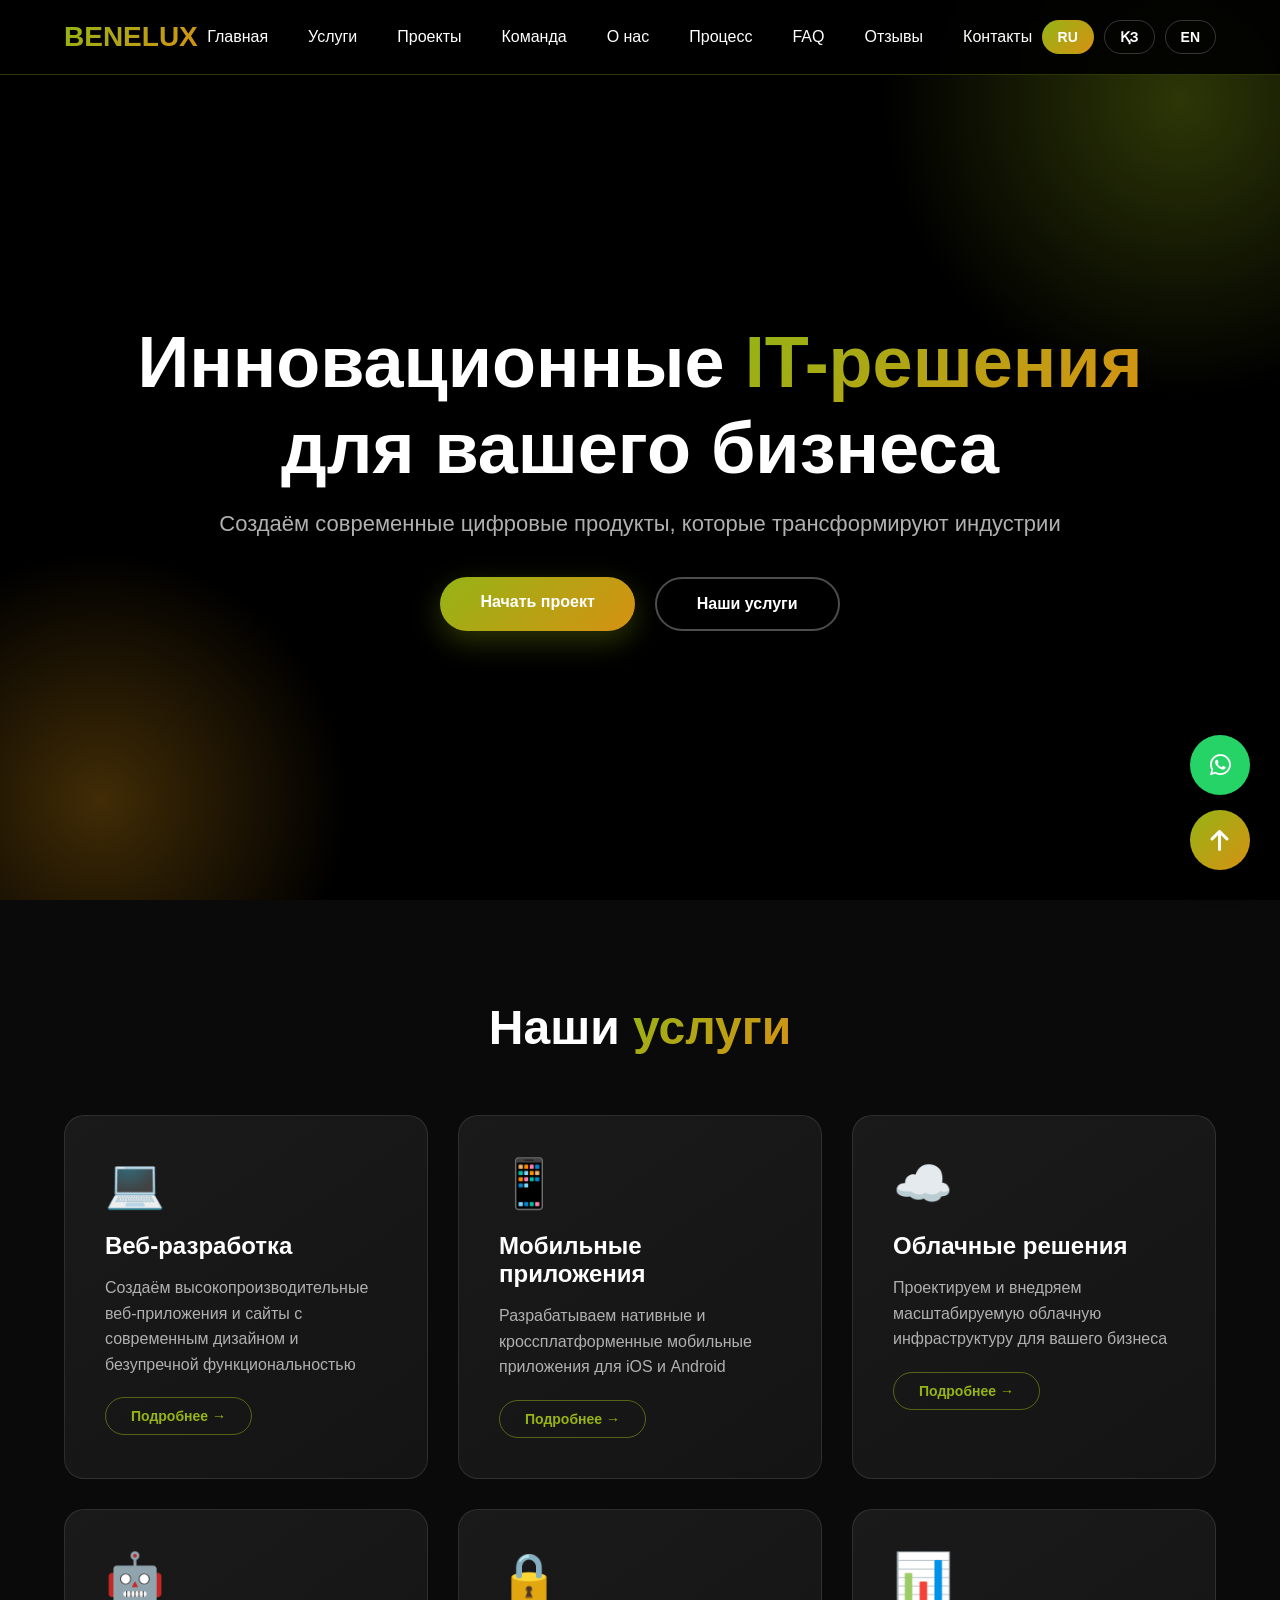
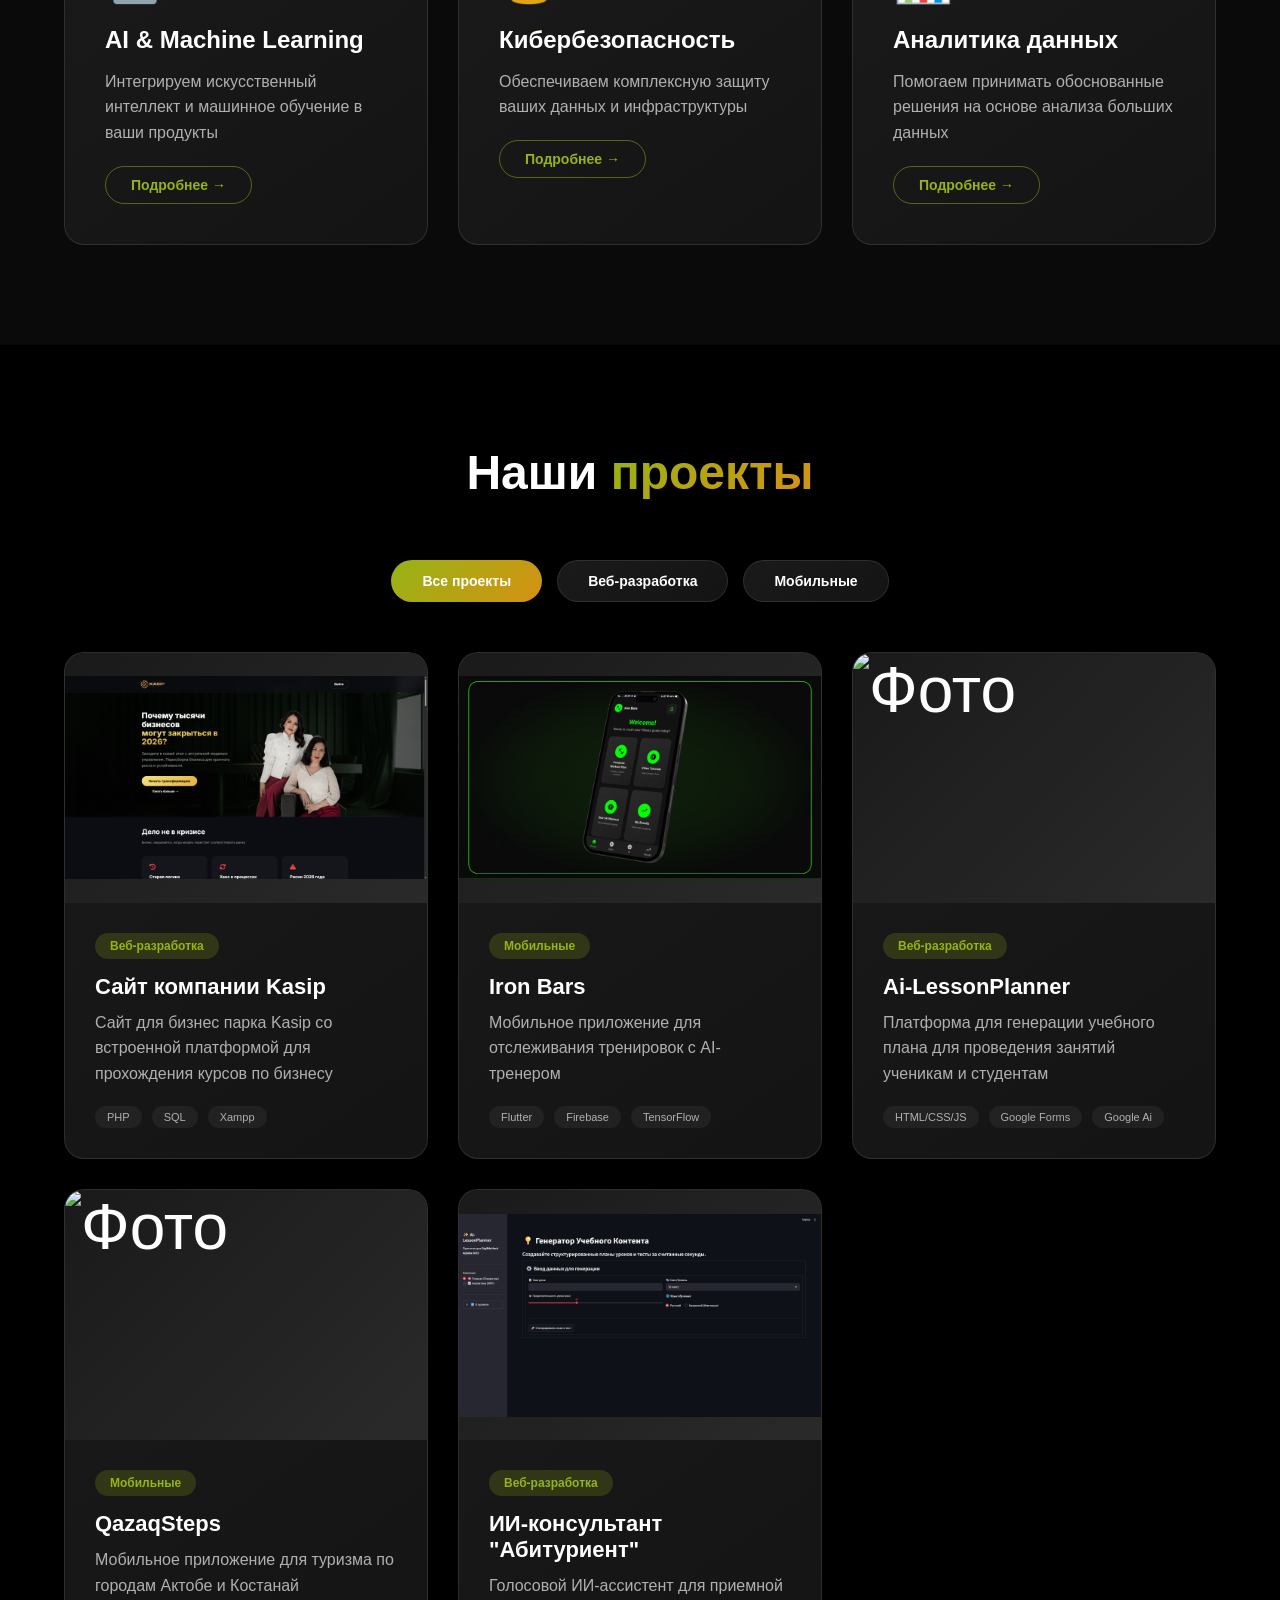
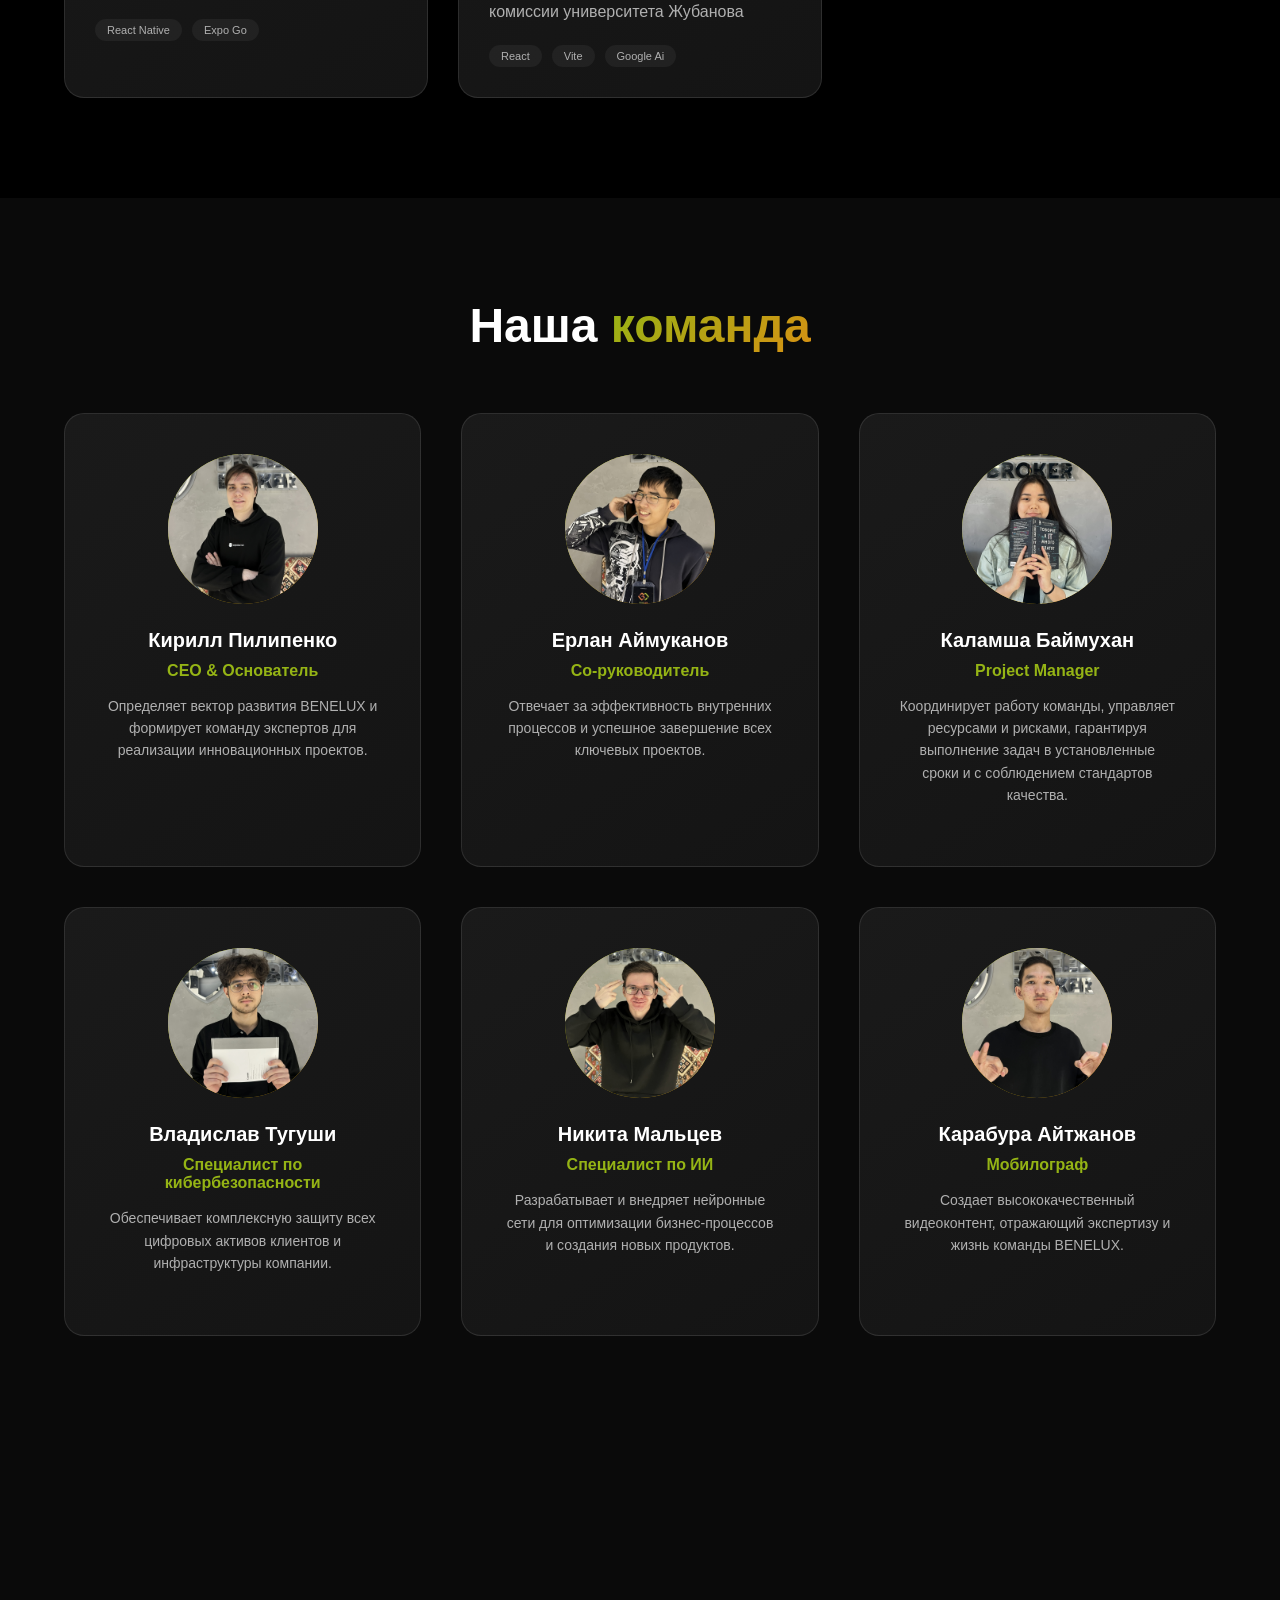
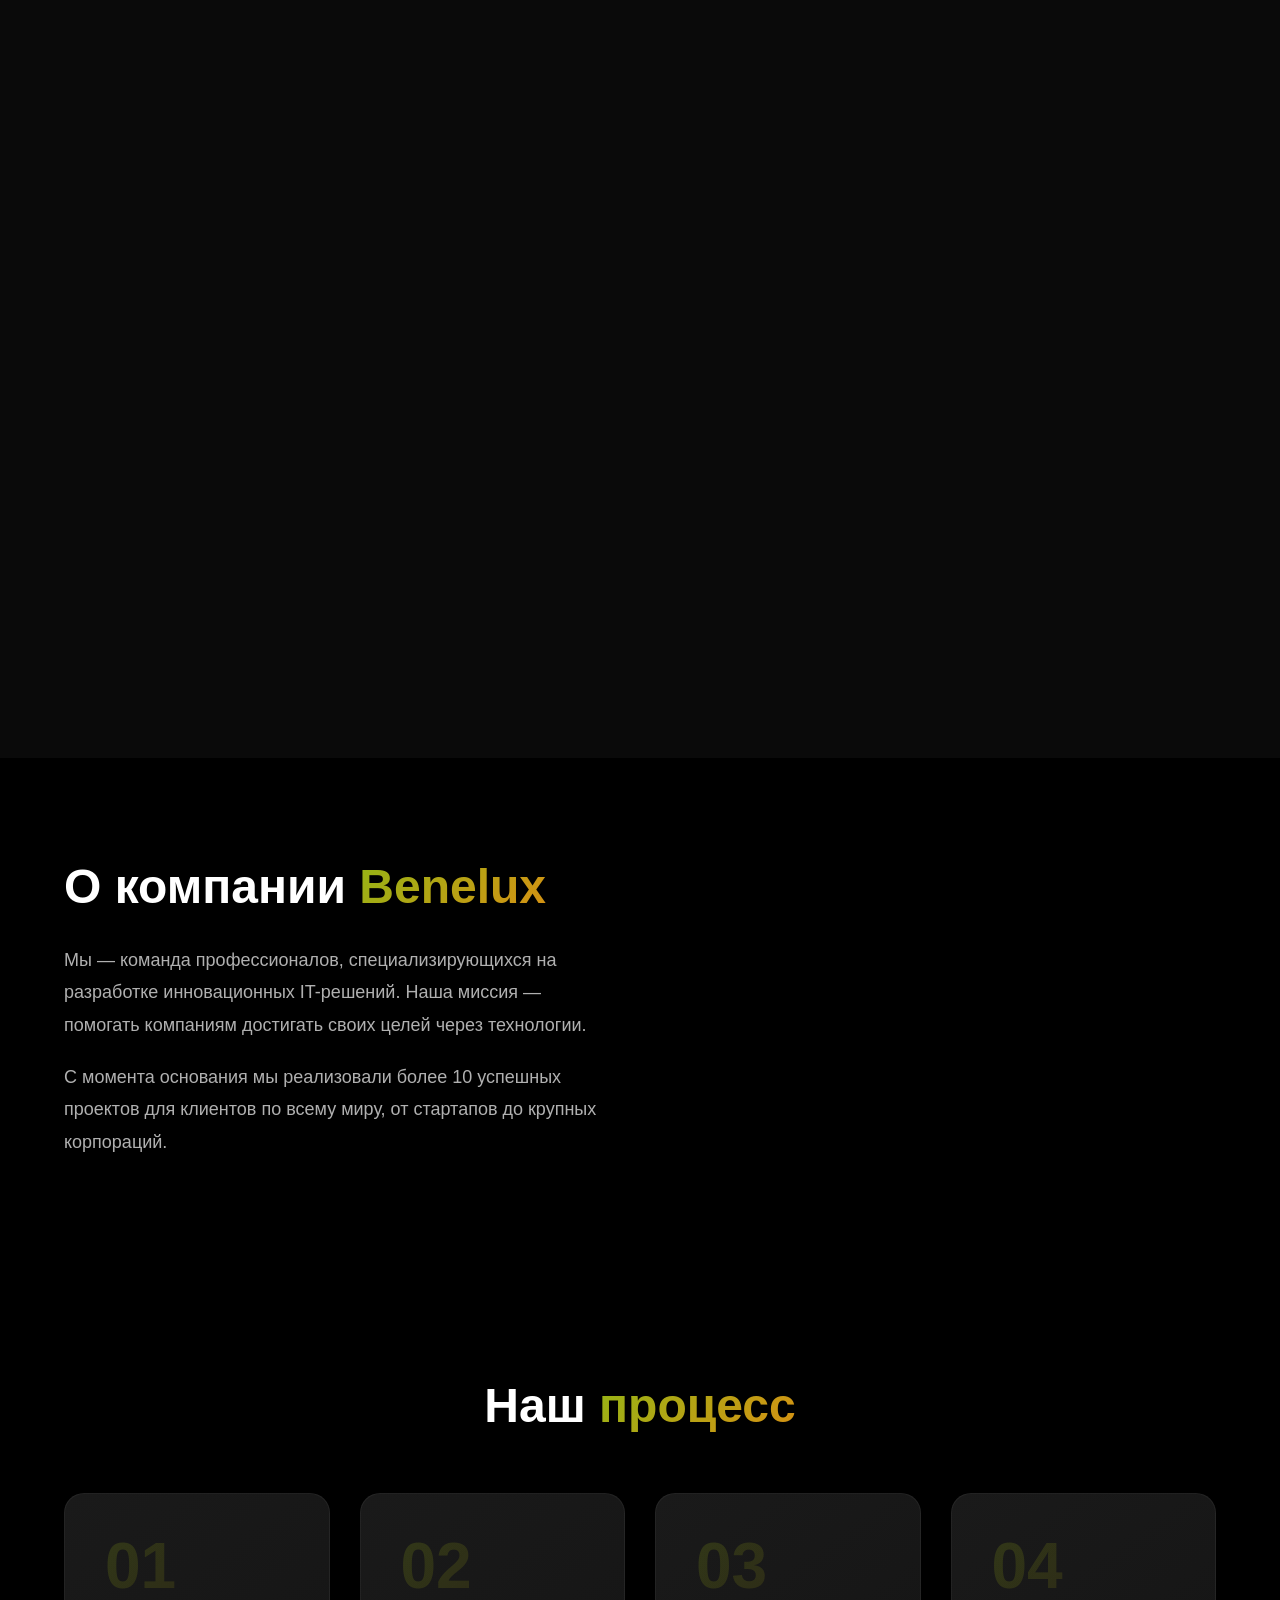
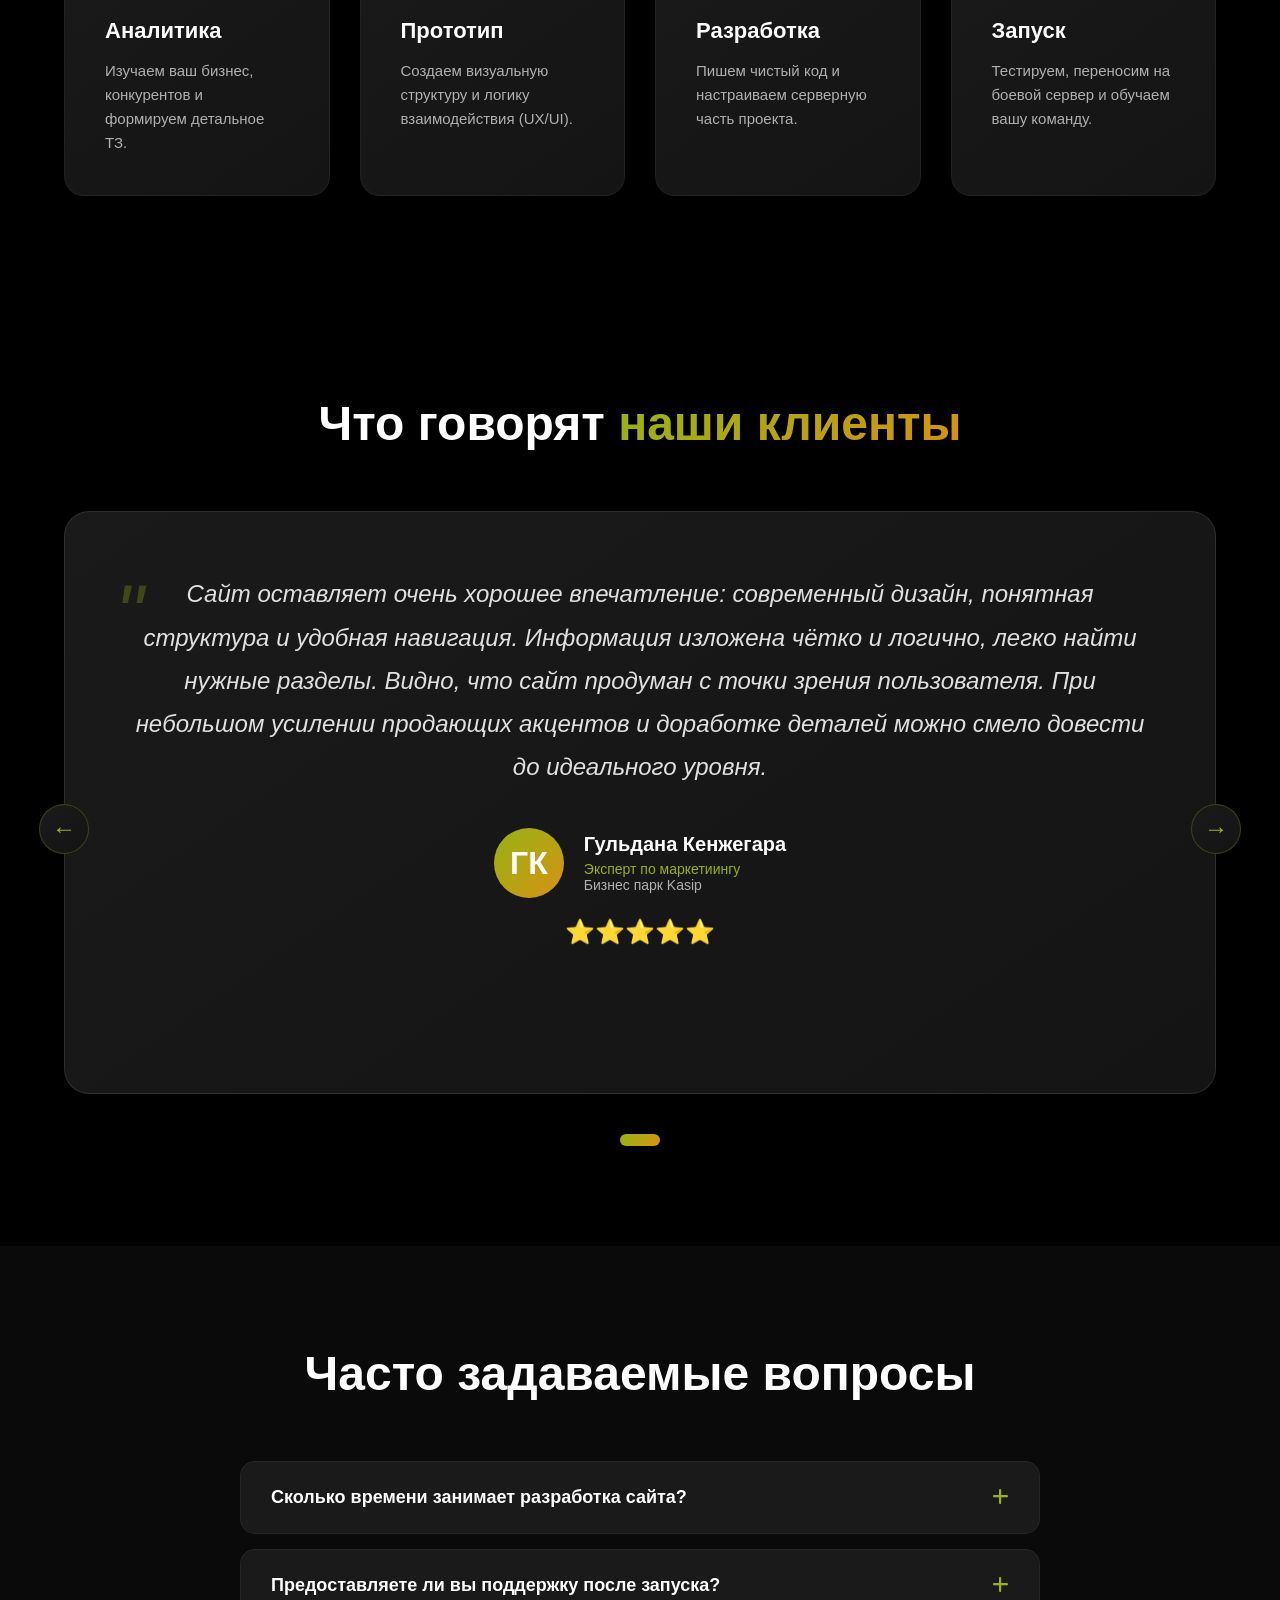
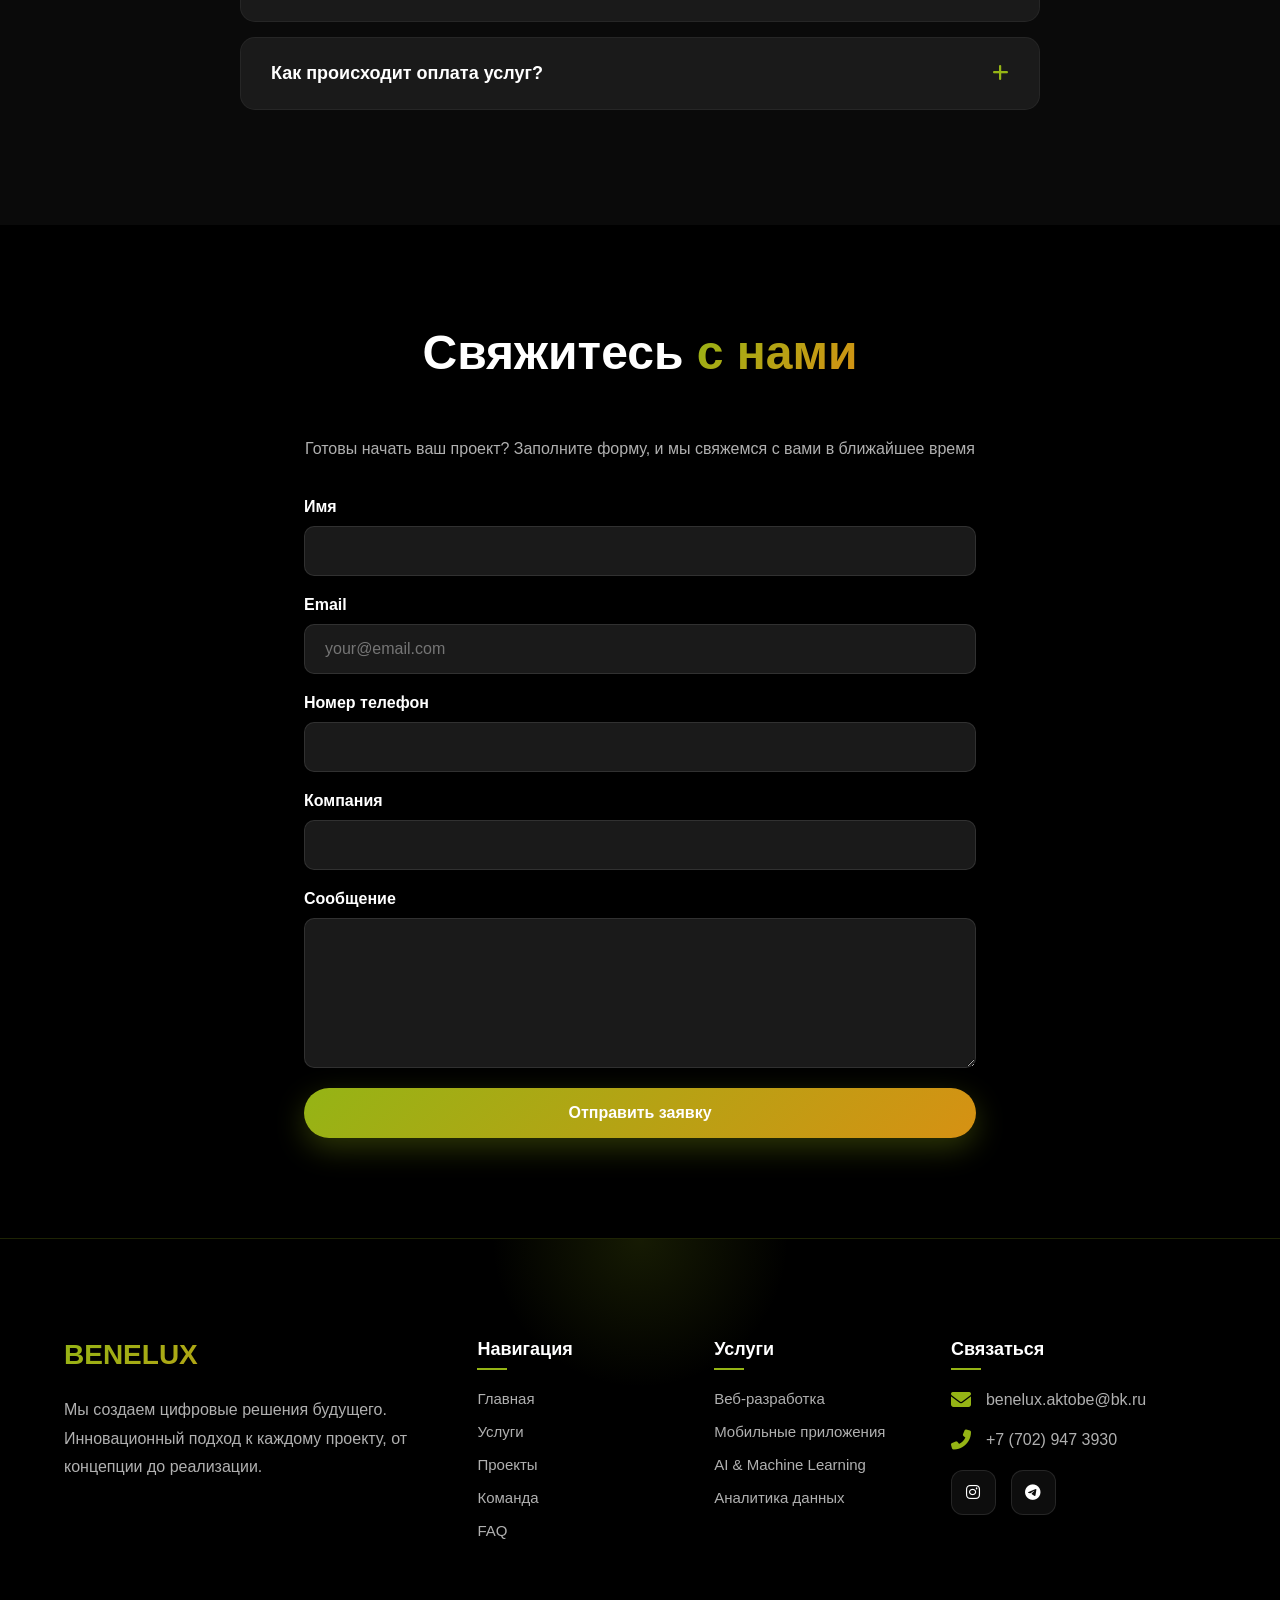
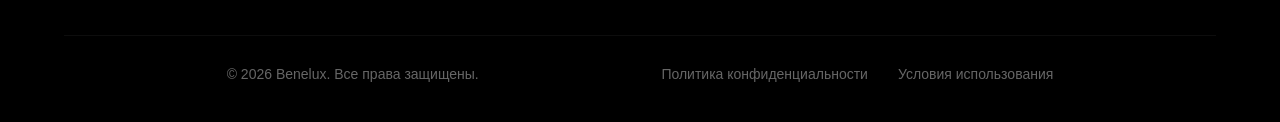
==== index.html @ f25f3dc0 "Update index.html" ====
<!DOCTYPE html>
<html lang="ru">

<head>
    <meta charset="UTF-8">
    <meta name="viewport" content="width=device-width, initial-scale=1.0">
    <title>Benelux - Инновационные IT-решения</title>
    <link rel="stylesheet" href="css/style.css">
    <link rel="icon" href="benelux.png" type="image/x-icon">
    <link rel="shortcut icon" href="benelux.png" type="image/x-icon">
    <link rel="stylesheet" href="https://cdnjs.cloudflare.com/ajax/libs/font-awesome/6.5.1/css/all.min.css"
        integrity="sha512-DTOQO9RWCH3ppGqcWaEA1BIZOC6xxalwEsw9c2QQeAIftl+Vegovlnee1c9QX4TctnWMn13TZye+giMm8e2LwA=="
        crossorigin="anonymous" referrerpolicy="no-referrer" />
    <!-- Google tag (gtag.js) -->
    <script async src="https://www.googletagmanager.com/gtag/js?id=G-LQ0NDC5FB7"></script>
    <script>
        window.dataLayer = window.dataLayer || [];
        function gtag(){dataLayer.push(arguments);}
        gtag('js', new Date());
        
        gtag('config', 'G-LQ0NDC5FB7');
    </script>
</head>

<body>
    <header id="header">
        <nav>
            <div class="logo" onclick="scrollToTop()">BENELUX</div>
            <div class="nav-center" id="navCenter">
                <ul class="nav-links">
                    <li><a href="#home" onclick="closeMenu()" data-i18n="nav_home">Главная</a></li>
                    <li><a href="#services" onclick="closeMenu()" data-i18n="nav_services">Услуги</a></li>
                    <li><a href="#projects" onclick="closeMenu()" data-i18n="nav_projects">Проекты</a></li>
                    <li><a href="#team" onclick="closeMenu()" data-i18n="nav_team">Команда</a></li>
                    <li><a href="#about" onclick="closeMenu()" data-i18n="nav_about">О нас</a></li>
                    <li><a href="#process" onclick="closeMenu()" data-i18n="nav_process">Процесс</a></li>
                    <li><a href="#faq" onclick="closeMenu()" data-i18n="nav_faq">FAQ</a></li>
                    <li><a href="#testimonials" onclick="closeMenu()" data-i18n="nav_testimonials">Отзывы</a></li>
                    <li><a href="#contact" onclick="closeMenu()" data-i18n="nav_contact">Контакты</a></li>
                </ul>
                <div class="language-switcher-mobile">
                    <button class="lang-btn active" id="langRuMobile" onclick="changeLanguage('ru')">RU</button>
                    <button class="lang-btn" id="langKkMobile" onclick="changeLanguage('kk')">ҚЗ</button>
                    <button class="lang-btn" id="langEnMobile" onclick="changeLanguage('en')">EN</button>
                </div>
            </div>
            <div class="language-switcher-desktop">
                <button class="lang-btn active" id="langRu" onclick="changeLanguage('ru')">RU</button>
                <button class="lang-btn" id="langKk" onclick="changeLanguage('kk')">ҚЗ</button>
                <button class="lang-btn" id="langEn" onclick="changeLanguage('en')">EN</button>
            </div>
            <div class="hamburger" id="hamburger" onclick="toggleMenu()">
                <span></span>
                <span></span>
                <span></span>
            </div>
        </nav>
    </header>

    <section class="hero" id="home">
        <div class="hero-content">
            <h1><span data-i18n="hero_title1">Инновационные</span> <span class="gradient-text"
                    data-i18n="hero_title2">IT-решения</span><br><span data-i18n="hero_title3">для вашего бизнеса</span>
            </h1>
            <p data-i18n="hero_subtitle">Создаём современные цифровые продукты, которые трансформируют индустрии</p>
            <div class="cta-buttons">
                <a href="#contact" class="btn-primary" data-i18n="hero_btn1">Начать проект</a>
                <a href="#services" class="btn-secondary" data-i18n="hero_btn2">Наши услуги</a>
            </div>
        </div>
    </section>

    <section class="services" id="services">
        <h2 class="section-title"><span data-i18n="services_title1">Наши</span> <span class="gradient-text"
                data-i18n="services_title2">услуги</span></h2>
        <div class="services-grid">
            <div class="service-card" onclick="openModal('web')">
                <span class="service-icon">💻</span>
                <h3 data-i18n="service_web_title">Веб-разработка</h3>
                <p data-i18n="service_web_desc">Создаём высокопроизводительные веб-приложения и сайты с современным
                    дизайном и безупречной функциональностью</p>
                <button class="service-btn" data-i18n="service_btn">Подробнее →</button>
            </div>
            <div class="service-card" onclick="openModal('mobile')">
                <span class="service-icon">📱</span>
                <h3 data-i18n="service_mobile_title">Мобильные приложения</h3>
                <p data-i18n="service_mobile_desc">Разрабатываем нативные и кроссплатформенные мобильные приложения для
                    iOS и Android</p>
                <button class="service-btn" data-i18n="service_btn">Подробнее →</button>
            </div>
            <div class="service-card" onclick="openModal('cloud')">
                <span class="service-icon">☁️</span>
                <h3 data-i18n="service_cloud_title">Облачные решения</h3>
                <p data-i18n="service_cloud_desc">Проектируем и внедряем масштабируемую облачную инфраструктуру для
                    вашего бизнеса</p>
                <button class="service-btn" data-i18n="service_btn">Подробнее →</button>
            </div>
            <div class="service-card" onclick="openModal('ai')">
                <span class="service-icon">🤖</span>
                <h3 data-i18n="service_ai_title">AI & Machine Learning</h3>
                <p data-i18n="service_ai_desc">Интегрируем искусственный интеллект и машинное обучение в ваши продукты
                </p>
                <button class="service-btn" data-i18n="service_btn">Подробнее →</button>
            </div>
            <div class="service-card" onclick="openModal('security')">
                <span class="service-icon">🔒</span>
                <h3 data-i18n="service_security_title">Кибербезопасность</h3>
                <p data-i18n="service_security_desc">Обеспечиваем комплексную защиту ваших данных и инфраструктуры</p>
                <button class="service-btn" data-i18n="service_btn">Подробнее →</button>
            </div>
            <div class="service-card" onclick="openModal('analytics')">
                <span class="service-icon">📊</span>
                <h3 data-i18n="service_analytics_title">Аналитика данных</h3>
                <p data-i18n="service_analytics_desc">Помогаем принимать обоснованные решения на основе анализа больших
                    данных</p>
                <button class="service-btn" data-i18n="service_btn">Подробнее →</button>
            </div>
        </div>
    </section>

    <section class="projects" id="projects">
        <h2 class="section-title"><span data-i18n="projects_title1">Наши</span> <span class="gradient-text"
                data-i18n="projects_title2">проекты</span></h2>
        <div class="filter-buttons">
            <button class="filter-btn active" onclick="filterProjects('all')" data-i18n="filter_all">Все
                проекты</button>
            <button class="filter-btn" onclick="filterProjects('web')" data-i18n="filter_web">Веб-разработка</button>
            <button class="filter-btn" onclick="filterProjects('mobile')" data-i18n="filter_mobile">Мобильные</button>
            <!--<button class="filter-btn" onclick="filterProjects('cloud')" data-i18n="filter_cloud">Облачные</button>
            <button class="filter-btn" onclick="filterProjects('ai')" data-i18n="filter_ai">AI/ML</button>
            <button class="filter-btn" onclick="filterProjects('bot')" data-i18n="filter_bot">Боты</button>-->
        </div>
        <div class="projects-grid">
            <div class="project-card" data-category="web">
                <div class="project-image">
                    <img src="images/1.png" alt="Фото">
                </div>
                <div class="project-info">
                    <span class="project-category" data-i18n="filter_web">Веб-разработка</span>
                    <h3>Сайт компании Kasip</h3>
                    <p data-i18n="project_fintech_desc">Сайт для бизнес парка Kasip со встроенной платформой для прохождения курсов по бизнесу
                    </p>
                    <div class="project-tech">
                        <span class="tech-tag">PHP</span>
                        <span class="tech-tag">SQL</span>
                        <span class="tech-tag">Xampp</span>
                    </div>
                </div>
            </div>
            <div class="project-card" data-category="mobile">
                <div class="project-image">
                    <img src="images/2.png" alt="Фото">
                </div>
                <div class="project-info">
                    <span class="project-category" data-i18n="filter_mobile">Мобильные</span>
                    <h3>Iron Bars</h3>
                    <p data-i18n="project_fitness_desc">Мобильное приложение для отслеживания тренировок с AI-тренером
                    </p>
                    <div class="project-tech">
                        <span class="tech-tag">Flutter</span>
                        <span class="tech-tag">Firebase</span>
                        <span class="tech-tag">TensorFlow</span>
                    </div>
                </div>
            </div>
            <div class="project-card" data-category="web">
                <div class="project-image">
                    <img src="images/3.png" alt="Фото">
                </div>
                <div class="project-info">
                    <span class="project-category" data-i18n="filter_web">Веб-разработка</span>
                    <h3>Ai-LessonPlanner</h3>
                    <p data-i18n="project_dashboard_desc">Платформа для генерации учебного плана для проведения занятий
                        ученикам и студентам</p>
                    <div class="project-tech">
                        <span class="tech-tag">HTML/CSS/JS</span>
                        <span class="tech-tag">Google Forms</span>
                        <span class="tech-tag">Google Ai</span>
                    </div>
                </div>
            </div>
            <div class="project-card" data-category="mobile">
                <div class="project-image">
                    <img src="images/4.png" alt="Фото">
                </div>
                <div class="project-info">
                    <span class="project-category" data-i18n="filter_mobile">Мобильные</span>
                    <h3>QazaqSteps</h3>
                    <p data-i18n="project_fitness_desc">Мобильное приложение для туризма по городам 
                        Актобе и Костанай</p>
                    <div class="project-tech">
                        <span class="tech-tag">React Native</span>
                        <span class="tech-tag">Expo Go</span>
                    </div>
                </div>
            </div>
            <div class="project-card" data-category="web">
                <div class="project-image">
                    <img src="images/5.png" alt="Фото">
                </div>
                <div class="project-info">
                    <span class="project-category" data-i18n="filter_web">Веб-разработка</span>
                    <h3>ИИ-консультант "Абитуриент"</h3>
                    <p data-i18n="project_dashboard_desc">Голосовой ИИ-ассистент для приемной комиссии 
                        университета Жубанова</p>
                    <div class="project-tech">
                        <span class="tech-tag">React</span>
                        <span class="tech-tag">Vite</span>
                        <span class="tech-tag">Google Ai</span>
                    </div>
                </div>
            </div>
        </div>
    </section>

    <section class="team" id="team">
        <h2 class="section-title"><span data-i18n="team_title1">Наша</span> <span class="gradient-text"
                data-i18n="team_title2">команда</span></h2>
        <div class="team-grid">
            <div class="team-member">
                <div class="team-avatar">
                    <img src="images/team1.jpg" alt="">
                </div>
                <div class="team-name" data-i18n="team_member1_name">Кирилл Пилипенко</div>
                <div class="team-role" data-i18n="team_member1_role">CEO & Основатель</div>
                <p class="team-bio" data-i18n="team_member1_bio">Определяет вектор развития BENELUX и формирует команду экспертов для реализации инновационных проектов.</p>
                <div class="team-social">
                </div>
            </div>
            <div class="team-member">
                <div class="team-avatar">
                    <img src="images/team2.jpg" alt="">
                </div>
                <div class="team-name" data-i18n="team_member2_name">Ерлан Аймуканов</div>
                <div class="team-role" data-i18n="team_member2_role">Со-руководитель</div>
                <p class="team-bio" data-i18n="team_member2_bio">Отвечает за эффективность внутренних процессов и успешное завершение всех ключевых проектов.</p>
                <div class="team-social">
                </div>
            </div>
            <div class="team-member">
                <div class="team-avatar">
                    <img src="images/team10.jpg" alt="">
                </div>
                <div class="team-name" data-i18n="team_member2_name">Каламша Баймухан</div>
                <div class="team-role" data-i18n="team_member2_role">Project Manager</div>
                <p class="team-bio" data-i18n="team_member2_bio">Координирует работу команды, управляет ресурсами и рисками, гарантируя выполнение задач в установленные сроки и с соблюдением стандартов качества.</p>
                <div class="team-social">
                </div>
            </div>
            <div class="team-member">
                <div class="team-avatar">
                    <img src="images/team3.jpg" alt="">
                </div>
                <div class="team-name" data-i18n="team_member3_name">Владислав Тугуши</div>
                <div class="team-role" data-i18n="team_member3_role">Специалист по кибербезопасности</div>
                <p class="team-bio" data-i18n="team_member3_bio">Обеспечивает комплексную защиту всех цифровых активов клиентов и инфраструктуры компании.</p>
                <div class="team-social">
                </div>
            </div>
            <div class="team-member">
                <div class="team-avatar">
                    <img src="images/team4.jpg" alt="">
                </div>
                <div class="team-name" data-i18n="team_member4_name">Никита Мальцев</div>
                <div class="team-role" data-i18n="team_member4_role">Специалист по ИИ</div>
                <p class="team-bio" data-i18n="team_member4_bio">Разрабатывает и внедряет нейронные сети для оптимизации бизнес-процессов и создания новых продуктов.</p>
                <div class="team-social">
                </div>
            </div>
            <div class="team-member">
                <div class="team-avatar">
                    <img src="images/team5.jpg" alt="">
                </div>
                <div class="team-name" data-i18n="team_member5_name">Карабура Айтжанов</div>
                <div class="team-role" data-i18n="team_member5_role">Мобилограф</div>
                <p class="team-bio" data-i18n="team_member5_bio">Создает высококачественный видеоконтент, отражающий экспертизу и жизнь команды BENELUX.</p>
                <div class="team-social">
                </div>
            </div>
            <div class="team-member">
                <div class="team-avatar">
                    <img src="images/team6.jpg" alt="">
                </div>
                <div class="team-name" data-i18n="team_member6_name">Мариам Рогушева</div>
                <div class="team-role" data-i18n="team_member6_role">Дизайнер</div>
                <p class="team-bio" data-i18n="team_member6_bio">Превращает сложные идеи в интуитивно понятные и эстетически привлекательные интерфейсы.</p>
                <div class="team-social">
                </div>
            </div>
            <div class="team-member">
                <div class="team-avatar">
                    <img src="images/team7.jpg" alt="">
                </div>
                <div class="team-name" data-i18n="team_member7_name">Наталья Ищенко</div>
                <div class="team-role" data-i18n="team_member7_role">Тестировщик</div>
                <p class="team-bio" data-i18n="team_member7_bio">Обеспечивает безупречную работу продукта, выявляя и устраняя критические ошибки до релиза.</p>
                <div class="team-social">
                </div>
            </div>
            <div class="team-member">
                <div class="team-avatar">
                    <img src="images/team8.jpg" alt="">
                </div>
                <div class="team-name" data-i18n="team_member8_name">Салтанат Еркингали</div>
                <div class="team-role" data-i18n="team_member8_role">SMM-специалист</div>
                <p class="team-bio" data-i18n="team_member8_bio">Управляет присутствием BENELUX в социальных сетях, строит сообщество и привлекает целевую аудиторию.</p>
                <div class="team-social">
                </div>
            </div>
            <div class="team-member">
                <div class="team-avatar">
                    <img src="images/team9.jpg" alt="">
                </div>
                <div class="team-name" data-i18n="team_member9_name">Акнур Аскарова</div>
                <div class="team-role" data-i18n="team_member9_role">Переводчик</div>
                <p class="team-bio" data-i18n="team_member9_bio">Обеспечивает точную языковую адаптацию продуктов и коммуникаций, стирая границы между технологиями и глобальным рынком.</p>
                <div class="team-social">
                </div>
            </div>
        </div>
    </section>

    <section class="about" id="about">
        <div class="about-content">
            <div class="about-text">
                <h2><span data-i18n="about_title1">О компании</span> <span class="gradient-text">Benelux</span></h2>
                <p data-i18n="about_text1">Мы — команда профессионалов, специализирующихся на разработке инновационных
                    IT-решений. Наша миссия — помогать компаниям достигать своих целей через технологии.</p>
                <p data-i18n="about_text2">С момента основания мы реализовали более 10 успешных проектов для клиентов
                    по всему миру, от стартапов до крупных корпораций.</p>
            </div>
            <div class="stats">
                <div class="stat-item">
                    <div class="stat-number">10+</div>
                    <div class="stat-label" data-i18n="stat_projects">Завершённых проектов</div>
                </div>
                <div class="stat-item">
                    <div class="stat-number">9</div>
                    <div class="stat-label" data-i18n="stat_experts">Экспертов в команде</div>
                </div>
                <div class="stat-item">
                    <div class="stat-number">98%</div>
                    <div class="stat-label" data-i18n="stat_clients">Довольных клиентов</div>
                </div>
                <div class="stat-item">
                    <div class="stat-number">24/7</div>
                    <div class="stat-label" data-i18n="stat_support">Поддержка</div>
                </div>
            </div>
        </div>
    </section>

    <section class="process" id="process">
        <h2 class="section-title">
            <span data-i18n="process_title1">Наш</span>
            <span class="gradient-text" data-i18n="process_title2">процесс</span>
        </h2>
        <div class="process-steps">
            <div class="step-card">
                <div class="step-number">01</div>
                <h3 data-i18n="step1_title">Аналитика</h3>
                <p data-i18n="step1_desc">Изучаем ваш бизнес, конкурентов и формируем детальное ТЗ.</p>
            </div>
            <div class="step-card">
                <div class="step-number">02</div>
                <h3 data-i18n="step2_title">Прототип</h3>
                <p data-i18n="step2_desc">Создаем визуальную структуру и логику взаимодействия (UX/UI).</p>
            </div>
            <div class="step-card">
                <div class="step-number">03</div>
                <h3 data-i18n="step3_title">Разработка</h3>
                <p data-i18n="step3_desc">Пишем чистый код и настраиваем серверную часть проекта.</p>
            </div>
            <div class="step-card">
                <div class="step-number">04</div>
                <h3 data-i18n="step4_title">Запуск</h3>
                <p data-i18n="step4_desc">Тестируем, переносим на боевой сервер и обучаем вашу команду.</p>
            </div>
        </div>
    </section>

    <section class="testimonials" id="testimonials">
        <h2 class="section-title"><span data-i18n="testimonials_title1">Что говорят</span> <span class="gradient-text"
                data-i18n="testimonials_title2">наши клиенты</span></h2>
        <div class="testimonials-container">
            <button class="slider-arrow prev" onclick="changeTestimonial(-1)">←</button>
            <button class="slider-arrow next" onclick="changeTestimonial(1)">→</button>
            <div class="testimonials-wrapper">
                <div class="testimonials-track" id="testimonialsTrack">
                    <div class="testimonial-card">
                        <div class="testimonial-quote" data-i18n="testimonial1_text">
                            Сайт оставляет очень хорошее впечатление: современный дизайн, понятная структура и удобная навигация.
                            Информация изложена чётко и логично, легко найти нужные разделы. Видно, что сайт продуман с точки зрения пользователя.
                            При небольшом усилении продающих акцентов и доработке деталей можно смело довести до идеального уровня.
                        </div>
                        <div class="testimonial-author">
                            <div class="author-avatar">ГК</div>
                            <div class="author-info">
                                <div class="author-name" data-i18n="testimonial1_name">Гульдана Кенжегара</div>
                                <div class="author-position">Эксперт по маркетиингу</div>
                                <div class="author-company">Бизнес парк Kasip</div>
                            </div>
                        </div>
                        <div class="testimonial-rating">⭐⭐⭐⭐⭐</div>
                    </div>
                    <div class="testimonial-card">
                        <div class="testimonial-quote" data-i18n="testimonial2_text">
                            Хочется выразить благодарность одному из разработчиков данной компании за профессионализм и отличную работу.
                            Он с нуля создал сайт, который не только выглядит как современный лендинг, но и включает полноценную образовательную платформу.
                            Всё работает стабильно: личные кабинеты, загрузка видеоуроков и материалов, отслеживание прогресса пользователей.
                            Работать с ним было легко и комфортно — всегда на связи и решает задачи быстро. Спасибо за качественный результат!
                        </div>
                        <div class="testimonial-author">
                            <div class="author-avatar">МБ</div>
                            <div class="author-info">
                                <div class="author-name" data-i18n="testimonial2_name">Меруерт Бассен</div>
                                <div class="author-position">Со-руководитель и финансист</div>
                                <div class="author-company">Бизнес парк Kasip</div>
                            </div>
                        </div>
                        <div class="testimonial-rating">⭐⭐⭐⭐⭐</div>
                    </div>
                    <!--<div class="testimonial-card">
                        <div class="testimonial-quote" data-i18n="testimonial3_text">
                            Миграция нашей инфраструктуры в облако прошла безупречно благодаря экспертизе Benelux.
                            Производительность выросла на 300%, а расходы снизились на 40%. Рекомендую!
                        </div>
                        <div class="testimonial-author">
                            <div class="author-avatar">ДП</div>
                            <div class="author-info">
                                <div class="author-name" data-i18n="testimonial3_name">Дмитрий Петров</div>
                                <div class="author-position">IT Director</div>
                                <div class="author-company">GlobalTrade Inc</div>
                            </div>
                        </div>
                        <div class="testimonial-rating">⭐⭐⭐⭐⭐</div>
                    </div>-->
                </div>
            </div>
            <div class="slider-nav">
                <button class="slider-dot active" onclick="goToTestimonial(0)"></button>
                <!--<button class="slider-dot" onclick="goToTestimonial(1)"></button>
                <button class="slider-dot" onclick="goToTestimonial(2)"></button>-->
            </div>
        </div>
    </section>

    <section class="faq" id="faq">
        <div class="container">
            <h2 class="section-title">
                <span data-i18n="faq_title">Часто задаваемые вопросы</span>
            </h2>

            <div class="faq-container">
                <div class="faq-item">
                    <div class="faq-question" onclick="toggleFaq(this)">
                        <span data-i18n="faq_q1">Сколько времени занимает разработка сайта?</span>
                        <div class="faq-icon">
                            <i class="fas fa-plus"></i>
                        </div>
                    </div>
                    <div class="faq-answer">
                        <div class="answer-content">
                            <p data-i18n="faq_a1">
                                Сроки зависят от сложности проекта. Лендинг мы создаем от 7 дней,
                                а сложный корпоративный портал или интернет-магазин — от 1 месяца.
                                Каждый этап фиксируется в договоре.
                            </p>
                        </div>
                    </div>
                </div>

                <div class="faq-item">
                    <div class="faq-question" onclick="toggleFaq(this)">
                        <span data-i18n="faq_q2">Предоставляете ли вы поддержку после запуска?</span>
                        <div class="faq-icon">
                            <i class="fas fa-plus"></i>
                        </div>
                    </div>
                    <div class="faq-answer">
                        <div class="answer-content">
                            <p data-i18n="faq_a2">
                                Да, мы не бросаем проекты. В стоимость включена техническая поддержка
                                в течение первого месяца, а также мониторинг серверов 24/7 и оперативное
                                исправление любых ошибок.
                            </p>
                        </div>
                    </div>
                </div>

                <div class="faq-item">
                    <div class="faq-question" onclick="toggleFaq(this)">
                        <span data-i18n="faq_q3">Как происходит оплата услуг?</span>
                        <div class="faq-icon">
                            <i class="fas fa-plus"></i>
                        </div>
                    </div>
                    <div class="faq-answer">
                        <div class="answer-content">
                            <p data-i18n="faq_a3">
                                Обычно мы работаем по системе 50/50: предоплата перед стартом
                                и финальный расчет после приема всех работ. Возможна поэтапная
                                оплата для крупных проектов.
                            </p>
                        </div>
                    </div>
                </div>
            </div>
        </div>
    </section>

    <section class="contact" id="contact">
        <h2 class="section-title"><span data-i18n="contact_title1">Свяжитесь</span> <span class="gradient-text"
                data-i18n="contact_title2">с нами</span></h2>
        <p style="color: #b0b0b0; margin-bottom: 20px;" data-i18n="contact_subtitle">Готовы начать ваш проект? Заполните
            форму, и мы свяжемся с вами в ближайшее время</p>
        <form class="contact-form" id="contactForm">
            <div class="form-group">
                <label data-i18n="form_name">Имя</label>
                <input type="text" id="name" required placeholder="">
            </div>
            <div class="form-group">
                <label>Email</label>
                <input type="email" id="email" required placeholder="your@email.com">
            </div>
            <div class="form-group">
                <label data-i18n="form_phone">Номер телефон</label>
                <input type="phone" id="phone" required placeholder="">
            </div>
            <div class="form-group">
                <label data-i18n="form_company">Компания</label>
                <input type="text" id="company" placeholder="">
            </div>
            <div class="form-group">
                <label data-i18n="form_message">Сообщение</label>
                <textarea id="message" required placeholder=""></textarea>
            </div>
            <button type="submit" class="btn-primary" data-i18n="form_submit">Отправить заявку</button>
        </form>
        <div class="success-message" id="successMessage" data-i18n="form_success">
            ✅ Спасибо за заявку! Мы свяжемся с вами в ближайшее время.
        </div>
    </section>

    <footer>
        <div class="footer-container">
            <div class="footer-info">
                <div class="logo footer-logo">BENELUX</div>
                <p class="footer-description">
                    Мы создаем цифровые решения будущего. Инновационный подход к каждому проекту, от концепции до
                    реализации.
                </p>
            </div>

            <div class="footer-links">
                <h4>Навигация</h4>
                <ul>
                    <li><a href="#hero">Главная</a></li>
                    <li><a href="#services">Услуги</a></li>
                    <li><a href="#projects">Проекты</a></li>
                    <li><a href="#team">Команда</a></li>
                    <li><a href="#faq">FAQ</a></li>
                </ul>
            </div>

            <div class="footer-links">
                <h4>Услуги</h4>
                <ul>
                    <li><a href="#services">Веб-разработка</a></li>
                    <li><a href="#services">Мобильные приложения</a></li>
                    <li><a href="#services">AI & Machine Learning</a></li>
                    <li><a href="#services">Аналитика данных</a></li>
                </ul>
            </div>

            <div class="footer-links">
                <h4>Связаться</h4>
                <div class="footer-contact-item">
                    <i class="fas fa-envelope"></i>
                    <span>benelux.aktobe@bk.ru</span>
                </div>
                <div class="footer-contact-item">
                    <i class="fas fa-phone-alt"></i>
                    <span>+7 (702) 947 3930</span>
                </div>
                <div class="footer-socials">
                    <a href="https://www.instagram.com/benelux_aqtobe?igsh=MWJ3NTNwcTJ2bHpjaw==" class="social-link"><i class="fab fa-instagram"></i></a>
                    <a href="https://t.me/beneluxtech" class="social-link"><i class="fab fa-telegram"></i></a>
                </div>
            </div>
        </div>

        <div class="footer-bottom">
            <div class="copyright">
                © 2026 Benelux. Все права защищены.
            </div>
            <div class="footer-legal">
                <a href="#">Политика конфиденциальности</a>
                <a href="#">Условия использования</a>
            </div>
        </div>
    </footer>

    <div class="modal" id="serviceModal">
        <div class="modal-content">
            <button class="modal-close" onclick="closeModal('serviceModal')">×</button>
            <div id="modalBody"></div>
        </div>
    </div>

    <div class="notification" id="notification"></div>
    <div class="floating-actions">
        <a href="https://wa.me/77029473930" class="float-btn whatsapp" target="_blank">
            <i class="fab fa-whatsapp"></i>
        </a>
        <button class="float-btn scroll-top" id="scrollTopBtn" onclick="scrollToTop()">
            <i class="fas fa-arrow-up"></i>
        </button>
    </div>
    <script src="JS/main.js"></script>
</body>

</html>
---- css/style.css ----
* {
    margin: 0;
    padding: 0;
    box-sizing: border-box;
}

body {
    font-family: 'Inter', -apple-system, BlinkMacSystemFont, 'Segoe UI', sans-serif;
    background: #000000;
    color: #ffffff;
    overflow-x: hidden;
}

header {
    position: fixed;
    top: 0;
    width: 100%;
    padding: 20px 5%;
    background: rgba(0, 0, 0, 0.9);
    backdrop-filter: blur(10px);
    z-index: 1000;
    border-bottom: 1px solid rgba(149, 180, 21, 0.3);
    transition: all 0.3s;
}

header.scrolled {
    padding: 15px 5%;
    box-shadow: 0 10px 30px rgba(0, 0, 0, 0.5);
}

nav {
    display: flex;
    justify-content: space-between;
    align-items: center;
    max-width: 1400px;
    margin: 0 auto;
}

.nav-center {
    display: flex;
    align-items: center;
    gap: 40px;
    flex: 1;
    justify-content: center;
}

.logo {
    font-size: 28px;
    font-weight: 800;
    background: linear-gradient(135deg, #95B415 0%, #D69113 100%);
    -webkit-background-clip: text;
    -webkit-text-fill-color: transparent;
    background-clip: text;
    cursor: pointer;
    transition: transform 0.3s;
}

.logo:hover {
    transform: scale(1.05);
}

.language-switcher {
    display: flex;
    gap: 10px;
    align-items: center;
}

.lang-btn {
    padding: 8px 15px;
    background: transparent;
    border: 1px solid rgba(255, 255, 255, 0.2);
    color: #ffffff;
    border-radius: 20px;
    cursor: pointer;
    transition: all 0.3s;
    font-size: 14px;
    font-weight: 600;
}

.lang-btn:hover {
    border-color: #95B415;
    background: rgba(149, 180, 21, 0.1);
}

.lang-btn.active {
    background: linear-gradient(135deg, #95B415 0%, #D69113 100%);
    border-color: transparent;
}

.nav-links {
    display: flex;
    gap: 40px;
    list-style: none;
}

.nav-links a {
    color: #ffffff;
    text-decoration: none;
    font-weight: 500;
    transition: all 0.3s;
    position: relative;
}

.nav-links a:hover {
    color: #95B415;
}

.nav-links a::after {
    content: '';
    position: absolute;
    bottom: -5px;
    left: 0;
    width: 0;
    height: 2px;
    background: linear-gradient(135deg, #95B415 0%, #D69113 100%);
    transition: width 0.3s;
}

.nav-links a:hover::after {
    width: 100%;
}

.language-switcher-desktop {
    display: flex;
    gap: 10px;
    align-items: center;
}

.language-switcher-mobile {
    display: none;
}

.hamburger {
    display: none;
    flex-direction: column;
    cursor: pointer;
    z-index: 1001;
}

.hamburger span {
    width: 30px;
    height: 3px;
    background: linear-gradient(135deg, #95B415 0%, #D69113 100%);
    margin: 4px 0;
    transition: all 0.3s;
    border-radius: 3px;
}

.hamburger.active span:nth-child(1) {
    transform: rotate(45deg) translate(8px, 8px);
}

.hamburger.active span:nth-child(2) {
    opacity: 0;
}

.hamburger.active span:nth-child(3) {
    transform: rotate(-45deg) translate(8px, -8px);
}

@media (max-width: 1024px) {
    .hamburger {
        display: flex;
    }

    .language-switcher-desktop {
        display: none;
    }

    .language-switcher-mobile {
        display: flex;
        width: 100%;
        justify-content: center;
        padding-top: 20px;
        border-top: 1px solid rgba(149, 180, 21, 0.3);
        margin-top: auto;
        gap: 10px;
    }

    .nav-center {
        position: fixed;
        top: 0;
        right: -100%;
        width: 70%;
        max-width: 400px;
        height: 100vh;
        background: rgba(0, 0, 0, 0.98);
        backdrop-filter: blur(20px);
        flex-direction: column;
        padding: 0px 40px 40px;
        gap: 0;
        transition: right 0.4s ease-in-out;
        border-left: 1px solid rgba(149, 180, 21, 0.3);
        justify-content: flex-start;
    }

    .nav-center.active {
        right: 0;
    }

    .nav-links {
        flex-direction: column;
        width: 100%;
        gap: 20px;
        direction: rtl;
    }

    .nav-links a {
        font-size: 24px;
        padding: 10px 0;
    }
}

.hero {
    min-height: 100vh;
    display: flex;
    align-items: center;
    justify-content: center;
    position: relative;
    padding: 100px 5% 50px;
    overflow: hidden;
}

.hero::before {
    content: '';
    position: absolute;
    width: 600px;
    height: 600px;
    background: radial-gradient(circle, rgba(149, 180, 21, 0.3) 0%, transparent 70%);
    top: -200px;
    right: -200px;
    animation: float 8s ease-in-out infinite;
}

.hero::after {
    content: '';
    position: absolute;
    width: 500px;
    height: 500px;
    background: radial-gradient(circle, rgba(214, 145, 19, 0.3) 0%, transparent 70%);
    bottom: -150px;
    left: -150px;
    animation: float 6s ease-in-out infinite reverse;
}

@keyframes float {

    0%,
    100% {
        transform: translateY(0) rotate(0deg);
    }

    50% {
        transform: translateY(-30px) rotate(5deg);
    }
}

.hero-content {
    max-width: 1400px;
    text-align: center;
    position: relative;
    z-index: 1;
}

.hero h1 {
    font-size: 72px;
    font-weight: 900;
    margin-bottom: 20px;
    line-height: 1.2;
    animation: fadeInUp 0.8s ease-out;
}

.gradient-text {
    background: linear-gradient(135deg, #95B415 0%, #D69113 100%);
    -webkit-background-clip: text;
    -webkit-text-fill-color: transparent;
    background-clip: text;
}

.hero p {
    font-size: 22px;
    color: #b0b0b0;
    margin-bottom: 40px;
    animation: fadeInUp 0.8s ease-out 0.2s both;
}

.cta-buttons {
    display: flex;
    gap: 20px;
    justify-content: center;
    animation: fadeInUp 0.8s ease-out 0.4s both;
}

.btn-primary,
.btn-secondary {
    padding: 16px 40px;
    font-size: 16px;
    font-weight: 600;
    border-radius: 50px;
    cursor: pointer;
    transition: all 0.3s;
    text-decoration: none;
    display: inline-block;
    position: relative;
    overflow: hidden;
    border: none;
}

.btn-primary {
    background: linear-gradient(135deg, #95B415 0%, #D69113 100%);
    color: white;
    box-shadow: 0 10px 30px rgba(149, 180, 21, 0.3);
}

.btn-primary::before {
    content: '';
    position: absolute;
    top: 50%;
    left: 50%;
    width: 0;
    height: 0;
    background: rgba(255, 255, 255, 0.2);
    border-radius: 50%;
    transform: translate(-50%, -50%);
    transition: width 0.6s, height 0.6s;
}

.btn-primary:hover::before {
    width: 300px;
    height: 300px;
}

.btn-primary:hover {
    transform: translateY(-3px);
    box-shadow: 0 15px 40px rgba(149, 180, 21, 0.5);
}

.btn-secondary {
    background: transparent;
    color: white;
    border: 2px solid rgba(255, 255, 255, 0.3);
}

.btn-secondary:hover {
    border-color: #95B415;
    background: rgba(149, 180, 21, 0.1);
}

@keyframes fadeInUp {
    from {
        opacity: 0;
        transform: translateY(30px);
    }

    to {
        opacity: 1;
        transform: translateY(0);
    }
}

.services {
    padding: 100px 5%;
    background: #0a0a0a;
}

.section-title {
    text-align: center;
    font-size: 48px;
    font-weight: 800;
    margin-bottom: 60px;
}

.services-grid {
    display: grid;
    grid-template-columns: repeat(auto-fit, minmax(300px, 1fr));
    gap: 30px;
    max-width: 1400px;
    margin: 0 auto;
}

.service-card {
    background: linear-gradient(145deg, #1a1a1a, #141414);
    padding: 40px;
    border-radius: 20px;
    border: 1px solid rgba(255, 255, 255, 0.1);
    transition: all 0.4s;
    cursor: pointer;
    position: relative;
    overflow: hidden;
}

.service-card::before {
    content: '';
    position: absolute;
    top: 0;
    left: 0;
    width: 100%;
    height: 100%;
    background: linear-gradient(135deg, rgba(149, 180, 21, 0.1) 0%, rgba(214, 145, 19, 0.1) 100%);
    opacity: 0;
    transition: opacity 0.4s;
}

.service-card:hover::before {
    opacity: 1;
}

.service-card:hover {
    transform: translateY(-10px);
    border-color: #95B415;
    box-shadow: 0 20px 60px rgba(149, 180, 21, 0.3);
}

.service-icon {
    font-size: 48px;
    margin-bottom: 20px;
    display: block;
    transition: transform 0.3s;
}

.service-card:hover .service-icon {
    transform: scale(1.2) rotate(5deg);
}

.service-card h3 {
    font-size: 24px;
    margin-bottom: 15px;
    position: relative;
    z-index: 1;
}

.service-card p {
    color: #b0b0b0;
    line-height: 1.6;
    position: relative;
    z-index: 1;
}

.service-btn {
    margin-top: 20px;
    padding: 10px 25px;
    background: transparent;
    border: 1px solid rgba(149, 180, 21, 0.5);
    color: #95B415;
    border-radius: 25px;
    cursor: pointer;
    transition: all 0.3s;
    font-size: 14px;
    font-weight: 600;
    position: relative;
    z-index: 1;
}

.service-btn:hover {
    background: rgba(149, 180, 21, 0.2);
    border-color: #95B415;
    transform: translateX(5px);
}

.projects {
    padding: 100px 5%;
    background: #000000;
}

.filter-buttons {
    display: flex;
    gap: 15px;
    justify-content: center;
    flex-wrap: wrap;
    margin-bottom: 50px;
}

.filter-btn {
    padding: 12px 30px;
    background: linear-gradient(145deg, #1a1a1a, #141414);
    border: 1px solid rgba(255, 255, 255, 0.1);
    color: #ffffff;
    border-radius: 50px;
    cursor: pointer;
    transition: all 0.3s;
    font-size: 14px;
    font-weight: 600;
}

.filter-btn:hover {
    border-color: #95B415;
    transform: translateY(-2px);
}

.filter-btn.active {
    background: linear-gradient(135deg, #95B415 0%, #D69113 100%);
    border-color: transparent;
}

.projects-grid {
    display: grid;
    grid-template-columns: repeat(auto-fill, minmax(350px, 1fr));
    gap: 30px;
    max-width: 1400px;
    margin: 0 auto;
}

.project-card {
    background: linear-gradient(145deg, #1a1a1a, #141414);
    border-radius: 20px;
    border: 1px solid rgba(255, 255, 255, 0.1);
    overflow: hidden;
    transition: all 0.4s;
    cursor: pointer;
}

.project-card:hover {
    transform: translateY(-10px);
    border-color: #95B415;
    box-shadow: 0 20px 60px rgba(149, 180, 21, 0.3);
}

.project-image {
    width: 100%;
    height: 250px;
    background: linear-gradient(135deg, #1a1a1a 0%, #2a2a2a 100%);
    display: flex;
    align-items: center;
    justify-content: center;
    font-size: 64px;
    position: relative;
    overflow: hidden;
}

.project-image img {
    display: block;
    /* Убедитесь, что изображение ведет себя как блок */
    width: 100%;
    /* Занимает всю ширину родительского контейнера */
    height: 100%;
    /* Занимает всю высоту родительского контейнера */

    /* Ключевое свойство для "Fit" (Вписать): 
       Масштабирует изображение, чтобы оно полностью поместилось в контейнере, 
       сохраняя пропорции (могут остаться пустые места). */
    object-fit: contain;
}

.project-image::before {
    content: '';
    position: absolute;
    top: 0;
    left: 0;
    width: 100%;
    height: 100%;
    background: linear-gradient(135deg, rgba(149, 180, 21, 0.2) 0%, rgba(214, 145, 19, 0.2) 100%);
    opacity: 0;
    transition: opacity 0.4s;
    object-fit: contain;
}

.project-card:hover .project-image::before {
    opacity: 1;
}

.project-info {
    padding: 30px;
}

.project-category {
    display: inline-block;
    padding: 6px 15px;
    background: rgba(149, 180, 21, 0.2);
    color: #95B415;
    border-radius: 20px;
    font-size: 12px;
    font-weight: 600;
    margin-bottom: 15px;
}

.project-info h3 {
    font-size: 22px;
    margin-bottom: 10px;
}

.project-info p {
    color: #b0b0b0;
    line-height: 1.6;
    margin-bottom: 20px;
}

.project-tech {
    display: flex;
    flex-wrap: wrap;
    gap: 10px;
}

.tech-tag {
    padding: 5px 12px;
    background: rgba(255, 255, 255, 0.05);
    border-radius: 15px;
    font-size: 11px;
    color: #b0b0b0;
}

.team {
    padding: 100px 5%;
    background: #0a0a0a;
}

.team-grid {
    display: grid;
    grid-template-columns: repeat(auto-fit, minmax(280px, 1fr));
    gap: 40px;
    max-width: 1400px;
    margin: 0 auto;
}

.team-member {
    background: linear-gradient(145deg, #1a1a1a, #141414);
    border-radius: 20px;
    border: 1px solid rgba(255, 255, 255, 0.1);
    padding: 40px;
    text-align: center;
    transition: all 0.4s;
    cursor: pointer;
}

.team-member:hover {
    transform: translateY(-10px);
    border-color: #95B415;
    box-shadow: 0 20px 60px rgba(149, 180, 21, 0.3);
}

.team-avatar {
    width: 150px;
    height: 150px;
    border-radius: 50%;
    background: linear-gradient(135deg, #95B415 0%, #D69113 100%);
    margin: 0 auto 25px;
    display: flex;
    align-items: center;
    justify-content: center;
    font-size: 48px;
    font-weight: bold;
    position: relative;
    overflow: hidden;
}

.team-avatar img {
    display: block;
    /* Убедитесь, что изображение ведет себя как блок */
    width: 100%;
    /* Занимает всю ширину родительского контейнера */
    height: 100%;
    /* Занимает всю высоту родительского контейнера */

    /* Ключевое свойство для "Fit" (Вписать): 
       Масштабирует изображение, чтобы оно полностью поместилось в контейнере, 
       сохраняя пропорции (могут остаться пустые места). */
    object-fit: contain;
}

.team-avatar::before {
    content: '';
    position: absolute;
    width: 100%;
    height: 100%;
    background: rgba(255, 255, 255, 0.1);
    transform: translateX(-100%);
    transition: transform 0.5s;
}

.team-member:hover .team-avatar::before {
    transform: translateX(100%);
}

.team-name {
    font-size: 20px;
    font-weight: 700;
    margin-bottom: 10px;
}

.team-role {
    color: #95B415;
    font-size: 16px;
    font-weight: 600;
    margin-bottom: 15px;
}

.team-bio {
    color: #b0b0b0;
    line-height: 1.6;
    font-size: 14px;
    margin-bottom: 20px;
}

.team-social {
    display: flex;
    gap: 15px;
    justify-content: center;
}

.team-social a {
    width: 40px;
    height: 40px;
    background: rgba(255, 255, 255, 0.05);
    border-radius: 50%;
    display: flex;
    align-items: center;
    justify-content: center;
    text-decoration: none;
    font-size: 18px;
    transition: all 0.3s;
}

.team-social a:hover {
    background: linear-gradient(135deg, #95B415 0%, #D69113 100%);
    transform: translateY(-3px);
}

.testimonials {
    padding: 100px 5%;
    background: #000000;
    position: relative;
}

.testimonials-container {
    max-width: 1200px;
    margin: 0 auto;
    position: relative;
}

.testimonials-wrapper {
    overflow: hidden;
    position: relative;
}

.testimonials-track {
    display: flex;
    transition: transform 0.5s ease-in-out;
}

.testimonial-card {
    min-width: 100%;
    padding: 60px;
    background: linear-gradient(145deg, #1a1a1a, #141414);
    border-radius: 25px;
    border: 1px solid rgba(255, 255, 255, 0.1);
    text-align: center;
    position: relative;
}

.testimonial-quote {
    font-size: 24px;
    line-height: 1.8;
    color: #e0e0e0;
    margin-bottom: 40px;
    font-style: italic;
    position: relative;
}

.testimonial-quote::before {
    content: '"';
    font-size: 80px;
    position: absolute;
    top: -30px;
    left: -10px;
    color: #95B415;
    opacity: 0.3;
}

.testimonial-author {
    display: flex;
    align-items: center;
    justify-content: center;
    gap: 20px;
    margin-top: 30px;
}

.author-avatar {
    width: 70px;
    height: 70px;
    border-radius: 50%;
    background: linear-gradient(135deg, #95B415 0%, #D69113 100%);
    display: flex;
    align-items: center;
    justify-content: center;
    font-size: 32px;
    font-weight: bold;
}

.author-info {
    text-align: left;
}

.author-name {
    font-size: 20px;
    font-weight: 700;
    margin-bottom: 5px;
}

.author-position {
    font-size: 14px;
    color: #95B415;
}

.author-company {
    font-size: 14px;
    color: #b0b0b0;
}

.testimonial-rating {
    display: flex;
    gap: 5px;
    justify-content: center;
    margin-top: 20px;
    font-size: 24px;
}

.slider-nav {
    display: flex;
    justify-content: center;
    gap: 15px;
    margin-top: 40px;
}

.slider-dot {
    width: 12px;
    height: 12px;
    border-radius: 50%;
    background: rgba(255, 255, 255, 0.2);
    cursor: pointer;
    transition: all 0.3s;
    border: none;
}

.slider-dot.active {
    background: linear-gradient(135deg, #95B415 0%, #D69113 100%);
    width: 40px;
    border-radius: 10px;
}

.slider-arrow {
    position: absolute;
    top: 50%;
    transform: translateY(-50%);
    width: 50px;
    height: 50px;
    background: linear-gradient(145deg, #1a1a1a, #141414);
    border: 1px solid rgba(149, 180, 21, 0.3);
    border-radius: 50%;
    display: flex;
    align-items: center;
    justify-content: center;
    cursor: pointer;
    font-size: 24px;
    color: #95B415;
    transition: all 0.3s;
    z-index: 10;
}

.slider-arrow:hover {
    background: linear-gradient(135deg, #95B415 0%, #D69113 100%);
    color: white;
    transform: translateY(-50%) scale(1.1);
}

.slider-arrow.prev {
    left: -25px;
}

.slider-arrow.next {
    right: -25px;
}

.about {
    padding: 100px 5%;
    max-width: 1400px;
    margin: 0 auto;
}

.about-content {
    display: grid;
    grid-template-columns: 1fr 1fr;
    gap: 60px;
    align-items: center;
}

.about-text h2 {
    font-size: 48px;
    margin-bottom: 30px;
}

.about-text p {
    font-size: 18px;
    color: #b0b0b0;
    line-height: 1.8;
    margin-bottom: 20px;
}

.stats {
    display: grid;
    grid-template-columns: repeat(2, 1fr);
    gap: 30px;
    margin-top: 40px;
}

.stat-item {
    text-align: center;
    padding: 20px;
    background: linear-gradient(145deg, #1a1a1a, #141414);
    border-radius: 15px;
    border: 1px solid rgba(255, 255, 255, 0.1);
    cursor: pointer;
    transition: all 0.3s;
}

.stat-item:hover {
    transform: scale(1.05);
    border-color: #95B415;
    box-shadow: 0 10px 30px rgba(149, 180, 21, 0.3);
}

.stat-number {
    font-size: 48px;
    font-weight: 800;
    background: linear-gradient(135deg, #95B415 0%, #D69113 100%);
    -webkit-background-clip: text;
    -webkit-text-fill-color: transparent;
    background-clip: text;
}

.stat-label {
    color: #b0b0b0;
    margin-top: 10px;
}

.contact {
    padding: 100px 5%;
    max-width: 800px;
    margin: 0 auto;
    text-align: center;
}

.contact-form {
    display: flex;
    flex-direction: column;
    gap: 20px;
    margin-top: 40px;
}

.form-group {
    display: flex;
    flex-direction: column;
    text-align: left;
}

.form-group label {
    margin-bottom: 10px;
    font-weight: 600;
}

.form-group input,
.form-group textarea {
    padding: 15px 20px;
    background: #1a1a1a;
    border: 1px solid rgba(255, 255, 255, 0.1);
    border-radius: 10px;
    color: white;
    font-size: 16px;
    transition: all 0.3s;
}

.form-group input:focus,
.form-group textarea:focus {
    outline: none;
    border-color: #95B415;
    box-shadow: 0 0 20px rgba(149, 180, 21, 0.3);
}

.form-group textarea {
    resize: vertical;
    min-height: 150px;
}

.success-message {
    display: none;
    background: linear-gradient(135deg, #95B415 0%, #D69113 100%);
    padding: 20px;
    border-radius: 15px;
    margin-top: 20px;
    animation: slideDown 0.5s ease-out;
}

.success-message.active {
    display: block;
}

@keyframes slideDown {
    from {
        transform: translateY(-20px);
        opacity: 0;
    }

    to {
        transform: translateY(0);
        opacity: 1;
    }
}

.notification {
    position: fixed;
    top: 100px;
    right: 20px;
    background: linear-gradient(135deg, #95B415 0%, #D69113 100%);
    padding: 20px 30px;
    border-radius: 15px;
    box-shadow: 0 10px 40px rgba(149, 180, 21, 0.5);
    z-index: 3000;
    transform: translateX(400px);
    transition: transform 0.5s ease-out;
}

.notification.show {
    transform: translateX(0);
}

.modal {
    display: none;
    position: fixed;
    top: 0;
    left: 0;
    width: 100%;
    height: 100%;
    background: rgba(0, 0, 0, 0.8);
    backdrop-filter: blur(10px);
    z-index: 2000;
    align-items: center;
    justify-content: center;
    animation: fadeIn 0.3s ease-out;
    overflow-y: auto;
    padding: 20px;
}

.modal.active {
    display: flex;
}

@keyframes fadeIn {
    from {
        opacity: 0;
    }

    to {
        opacity: 1;
    }
}

.modal-content {
    background: linear-gradient(145deg, #1a1a1a, #0f0f0f);
    padding: 50px;
    border-radius: 25px;
    border: 1px solid rgba(255, 255, 255, 0.1);
    max-width: 600px;
    width: 100%;
    position: relative;
    animation: slideUp 0.4s ease-out;
    box-shadow: 0 30px 80px rgba(0, 0, 0, 0.5);
}

@keyframes slideUp {
    from {
        transform: translateY(50px);
        opacity: 0;
    }

    to {
        transform: translateY(0);
        opacity: 1;
    }
}

.modal-close {
    position: absolute;
    top: 20px;
    right: 20px;
    background: none;
    border: none;
    color: #b0b0b0;
    font-size: 30px;
    cursor: pointer;
    transition: all 0.3s;
    width: 40px;
    height: 40px;
    display: flex;
    align-items: center;
    justify-content: center;
    border-radius: 50%;
}

.modal-close:hover {
    color: #95B415;
    background: rgba(149, 180, 21, 0.1);
    transform: rotate(90deg);
}

.modal h2 {
    font-size: 32px;
    margin-bottom: 20px;
}

.modal p {
    color: #b0b0b0;
    line-height: 1.8;
    margin-bottom: 30px;
}

.modal-features {
    list-style: none;
    margin: 20px 0;
}

.modal-features li {
    padding: 15px 0;
    border-bottom: 1px solid rgba(255, 255, 255, 0.1);
    color: #b0b0b0;
}

.modal-features li:before {
    content: '✓';
    color: #95B415;
    font-weight: bold;
    margin-right: 10px;
    font-size: 20px;
}

.hidden {
    display: none !important;
}

@media (max-width: 768px) {
    .hero h1 {
        font-size: 40px;
    }

    .hero p {
        font-size: 18px;
    }

    .cta-buttons {
        flex-direction: column;
    }

    .about-content {
        grid-template-columns: 1fr;
    }

    .modal-content {
        padding: 30px;
    }

    .section-title {
        font-size: 32px;
    }

    .projects-grid {
        grid-template-columns: 1fr;
    }

    .filter-buttons {
        gap: 10px;
    }

    .filter-btn {
        padding: 10px 20px;
        font-size: 12px;
    }

    .testimonial-card {
        padding: 40px 30px;
    }

    .testimonial-quote {
        font-size: 18px;
    }

    .slider-arrow {
        display: none;
    }

    .team-grid {
        grid-template-columns: 1fr;
    }
}

@media (max-width: 480px) {
    .hero h1 {
        font-size: 32px;
    }

    .nav-links {
        width: 100%;
        padding: 70px 30px;
        direction: rtl;
    }

    .language-switcher {
        gap: 5px;
    }

    .lang-btn {
        padding: 6px 12px;
        font-size: 12px;
    }
}

/* ==========================================================================
   БЛОК ПРОЦЕСС (PROCESS)
   ========================================================================== */
.process {
    padding: 100px 5%;
    background: #000000;
}

.process-steps {
    display: grid;
    grid-template-columns: repeat(auto-fit, minmax(250px, 1fr));
    gap: 30px;
    max-width: 1400px;
    margin: 0 auto;
}

.step-card {
    background: linear-gradient(145deg, #1a1a1a, #141414);
    padding: 40px;
    border-radius: 20px;
    border: 1px solid rgba(255, 255, 255, 0.05);
    position: relative;
    transition: all 0.3s ease;
}

.step-card:hover {
    border-color: #95B415;
    transform: translateY(-5px);
}

.step-number {
    font-size: 64px;
    font-weight: 900;
    line-height: 1;
    margin-bottom: 20px;
    background: linear-gradient(135deg, rgba(149, 180, 21, 0.2) 0%, rgba(214, 145, 19, 0.1) 100%);
    -webkit-background-clip: text;
    -webkit-text-fill-color: transparent;
    background-clip: text;
}

.step-card h3 {
    font-size: 22px;
    margin-bottom: 15px;
    color: #ffffff;
}

.step-card p {
    color: #b0b0b0;
    font-size: 15px;
    line-height: 1.6;
}

/* ==========================================================================
   БЛОК FAQ
   ========================================================================== */
.faq {
    padding: 100px 5%;
    background: #0a0a0a;
}

.faq-container {
    max-width: 800px;
    margin: 0 auto;
}

.faq-item {
    background: #1a1a1a;
    border-radius: 15px;
    margin-bottom: 15px;
    border: 1px solid rgba(255, 255, 255, 0.05);
    overflow: hidden;
    transition: all 0.3s;
}

.faq-question {
    padding: 25px 30px;
    display: flex;
    justify-content: space-between;
    align-items: center;
    cursor: pointer;
    font-weight: 600;
    font-size: 18px;
}

.faq-question i {
    transition: transform 0.3s;
    color: #95B415;
}

.faq-answer {
    padding: 0 30px;
    max-height: 0;
    overflow: hidden;
    transition: all 0.3s ease-out;
    color: #b0b0b0;
    line-height: 1.6;
}

.faq-item.active {
    border-color: rgba(149, 180, 21, 0.5);
}

.faq-item.active .faq-answer {
    padding-bottom: 25px;
    max-height: 200px;
}

.faq-item.active .faq-question i {
    transform: rotate(45deg);
}

/* ==========================================================================
   ОБНОВЛЕННЫЙ ПРЕМИУМ-ФУТЕР
   ========================================================================== */
footer {
    background: #000000;
    position: relative;
    padding: 100px 5% 40px;
    border-top: 1px solid rgba(149, 180, 21, 0.2);
    overflow: hidden;
}

/* Декоративное свечение в футере */
footer::before {
    content: '';
    position: absolute;
    top: -150px;
    left: 50%;
    transform: translateX(-50%);
    width: 300px;
    height: 300px;
    background: radial-gradient(circle, rgba(149, 180, 21, 0.15) 0%, transparent 70%);
    pointer-events: none;
}

.footer-container {
    max-width: 1400px;
    margin: 0 auto;
    display: grid;
    grid-template-columns: 2fr 1fr 1fr 1.5fr;
    gap: 60px;
}

/* 1. Колонка с брендом */
.footer-info .footer-logo {
    margin-bottom: 25px;
}

.footer-description {
    color: #b0b0b0;
    line-height: 1.8;
    margin-bottom: 30px;
    font-size: 16px;
}

.footer-socials {
    display: flex;
    gap: 15px;
}

.social-link {
    width: 45px;
    height: 45px;
    background: rgba(255, 255, 255, 0.05);
    border: 1px solid rgba(255, 255, 255, 0.1);
    border-radius: 12px;
    display: flex;
    align-items: center;
    justify-content: center;
    color: white;
    text-decoration: none;
    transition: all 0.4s cubic-bezier(0.175, 0.885, 0.32, 1.275);
}

.social-link:hover {
    background: linear-gradient(135deg, #95B415 0%, #D69113 100%);
    border-color: transparent;
    transform: translateY(-5px);
    box-shadow: 0 10px 20px rgba(149, 180, 21, 0.3);
}

/* 2. Колонки навигации */
.footer-links h4 {
    color: #ffffff;
    font-size: 18px;
    font-weight: 700;
    margin-bottom: 30px;
    position: relative;
}

.footer-links h4::after {
    content: '';
    position: absolute;
    bottom: -10px;
    left: 0;
    width: 30px;
    height: 2px;
    background: #95B415;
}

.footer-links ul {
    list-style: none;
}

.footer-links ul li {
    margin-bottom: 15px;
}

.footer-links ul li a {
    color: #b0b0b0;
    text-decoration: none;
    transition: all 0.3s;
    font-size: 15px;
    display: inline-block;
}

.footer-links ul li a:hover {
    color: #95B415;
    transform: translateX(5px);
}

/* 3. Колонка с контактами и рассылкой */
.footer-contact-item {
    display: flex;
    align-items: center;
    gap: 15px;
    margin-bottom: 20px;
    color: #b0b0b0;
}

.footer-contact-item i {
    color: #95B415;
    font-size: 20px;
}

.footer-newsletter h4 {
    margin-top: 40px;
}

.newsletter-box {
    display: flex;
    gap: 10px;
    margin-top: 20px;
}

.newsletter-box input {
    background: rgba(255, 255, 255, 0.05);
    border: 1px solid rgba(255, 255, 255, 0.1);
    padding: 12px 15px;
    border-radius: 8px;
    color: white;
    flex: 1;
    font-size: 14px;
}

.newsletter-btn {
    padding: 12px;
    background: #95B415;
    border: none;
    border-radius: 8px;
    color: white;
    cursor: pointer;
    transition: 0.3s;
}

.newsletter-btn:hover {
    background: #D69113;
}

/* 4. Нижняя панель (Copyright) */
.footer-bottom {
    margin-top: 80px;
    padding-top: 30px;
    border-top: 1px solid rgba(255, 255, 255, 0.05);
    display: flex;
    justify-content: space-evenly;
    align-items: center;
    flex-wrap: wrap;
    gap: 20px;
}

.copyright {
    color: #666;
    font-size: 14px;
}

.footer-legal {
    display: flex;
    gap: 30px;
}

.footer-legal a {
    color: #666;
    text-decoration: none;
    font-size: 14px;
    transition: 0.3s;
}

.footer-legal a:hover {
    color: #ffffff;
}

/* Адаптивность */
@media (max-width: 1100px) {
    .footer-container {
        grid-template-columns: 1fr 1fr;
    }
}

@media (max-width: 600px) {
    .footer-container {
        grid-template-columns: 1fr;
        gap: 40px;
    }

    .footer-bottom {
        flex-direction: column;
        text-align: center;
    }
}

/* ==========================================================================
ПЛАВАЮЩИЕ КНОПКИ (FLOATING ACTIONS)
========================================================================== */
.floating-actions {
    position: fixed;
    bottom: 30px;
    right: 30px;
    display: flex;
    flex-direction: column;
    gap: 15px;
    z-index: 999;
}

.float-btn {
    width: 60px;
    height: 60px;
    border-radius: 50%;
    display: flex;
    align-items: center;
    justify-content: center;
    color: white;
    text-decoration: none;
    font-size: 24px;
    box-shadow: 0 10px 30px rgba(0, 0, 0, 0.3);
    transition: all 0.3s cubic-bezier(0.175, 0.885, 0.32, 1.275);
    border: none;
    cursor: pointer;
}

.float-btn:hover {
    transform: scale(1.1) translateY(-5px);
}

.whatsapp {
    background: #25D366;
}

.scroll-top {
    background: linear-gradient(135deg, #95B415 0%, #D69113 100%);
    opacity: 0;
    visibility: hidden;
}

.scroll-top.show {
    opacity: 1;
    visibility: visible;
}

/* Адаптивность для футера */
@media (max-width: 768px) {
    .footer-top {
        flex-direction: column;
        gap: 40px;
    }

    .footer-nav {
        flex-direction: column;
        gap: 40px;
    }

    .footer-bottom {
        flex-direction: column;
        gap: 20px;
        text-align: center;
    }
}
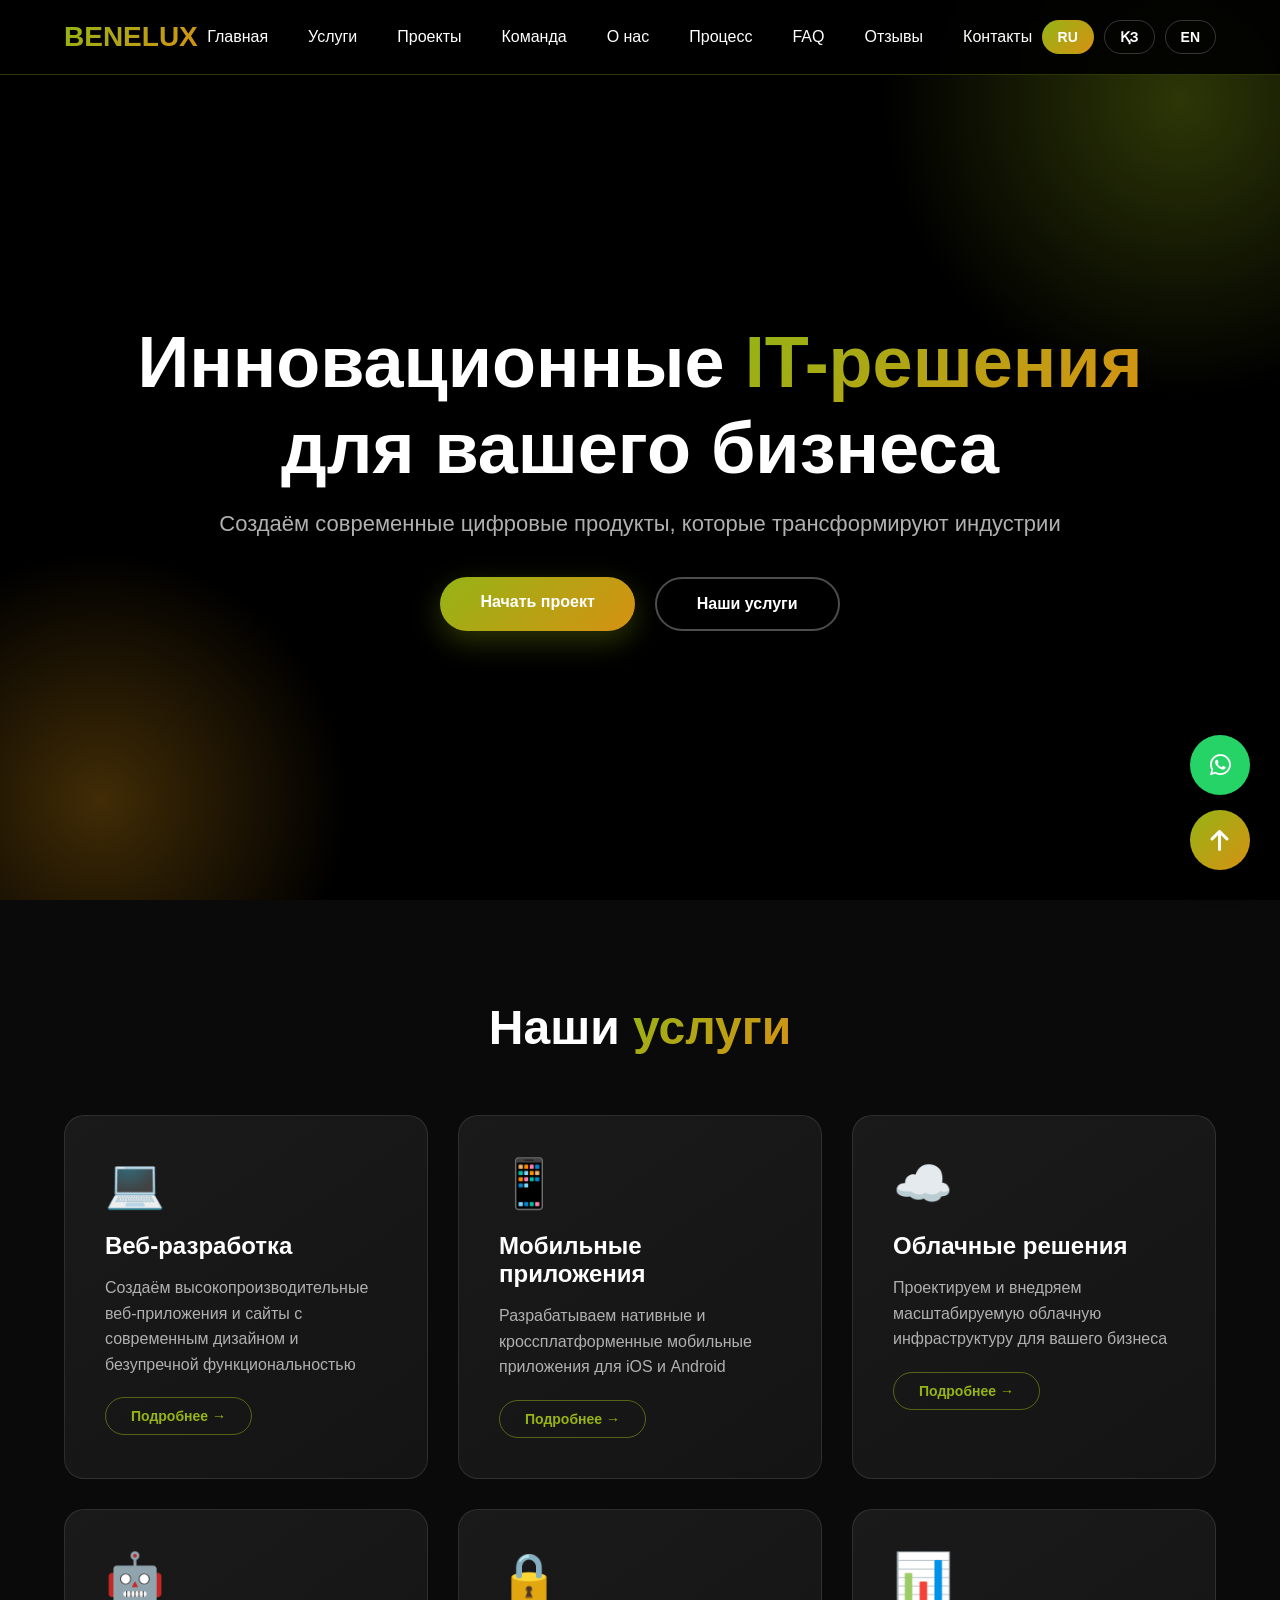
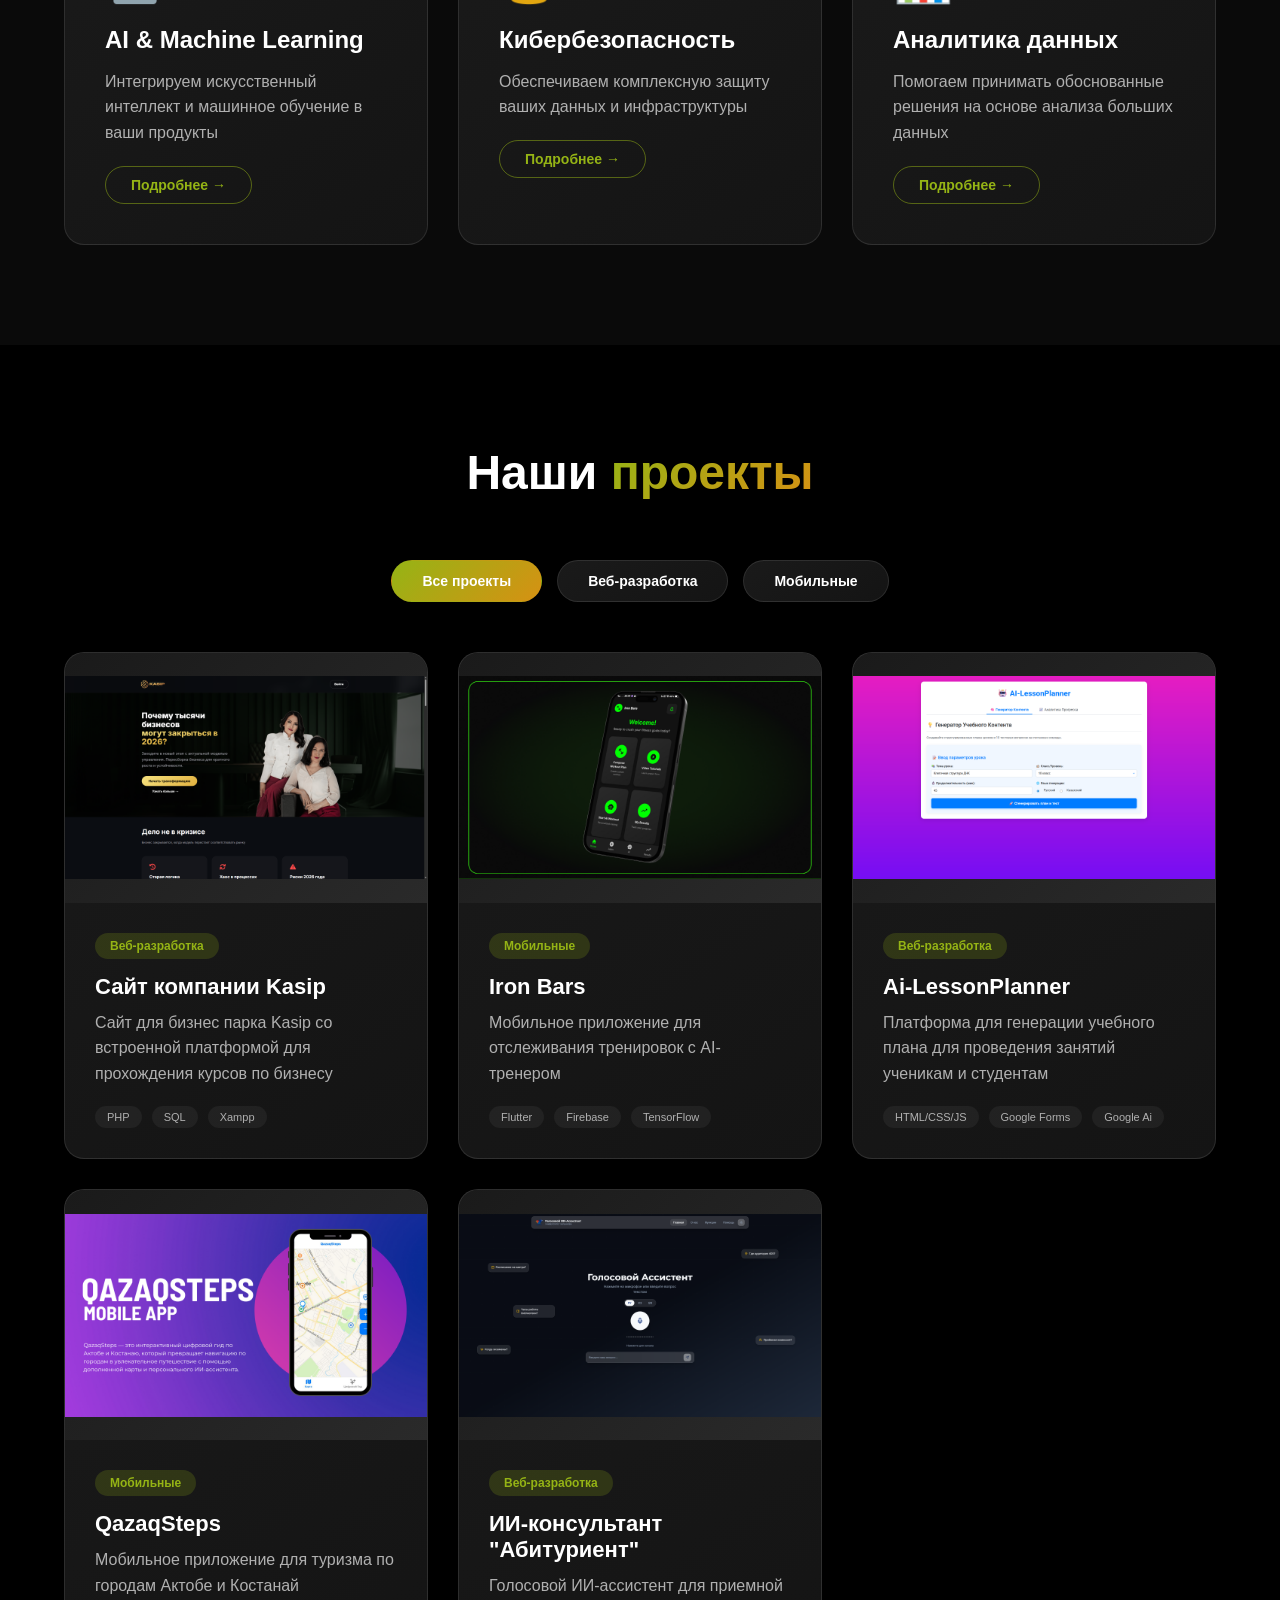
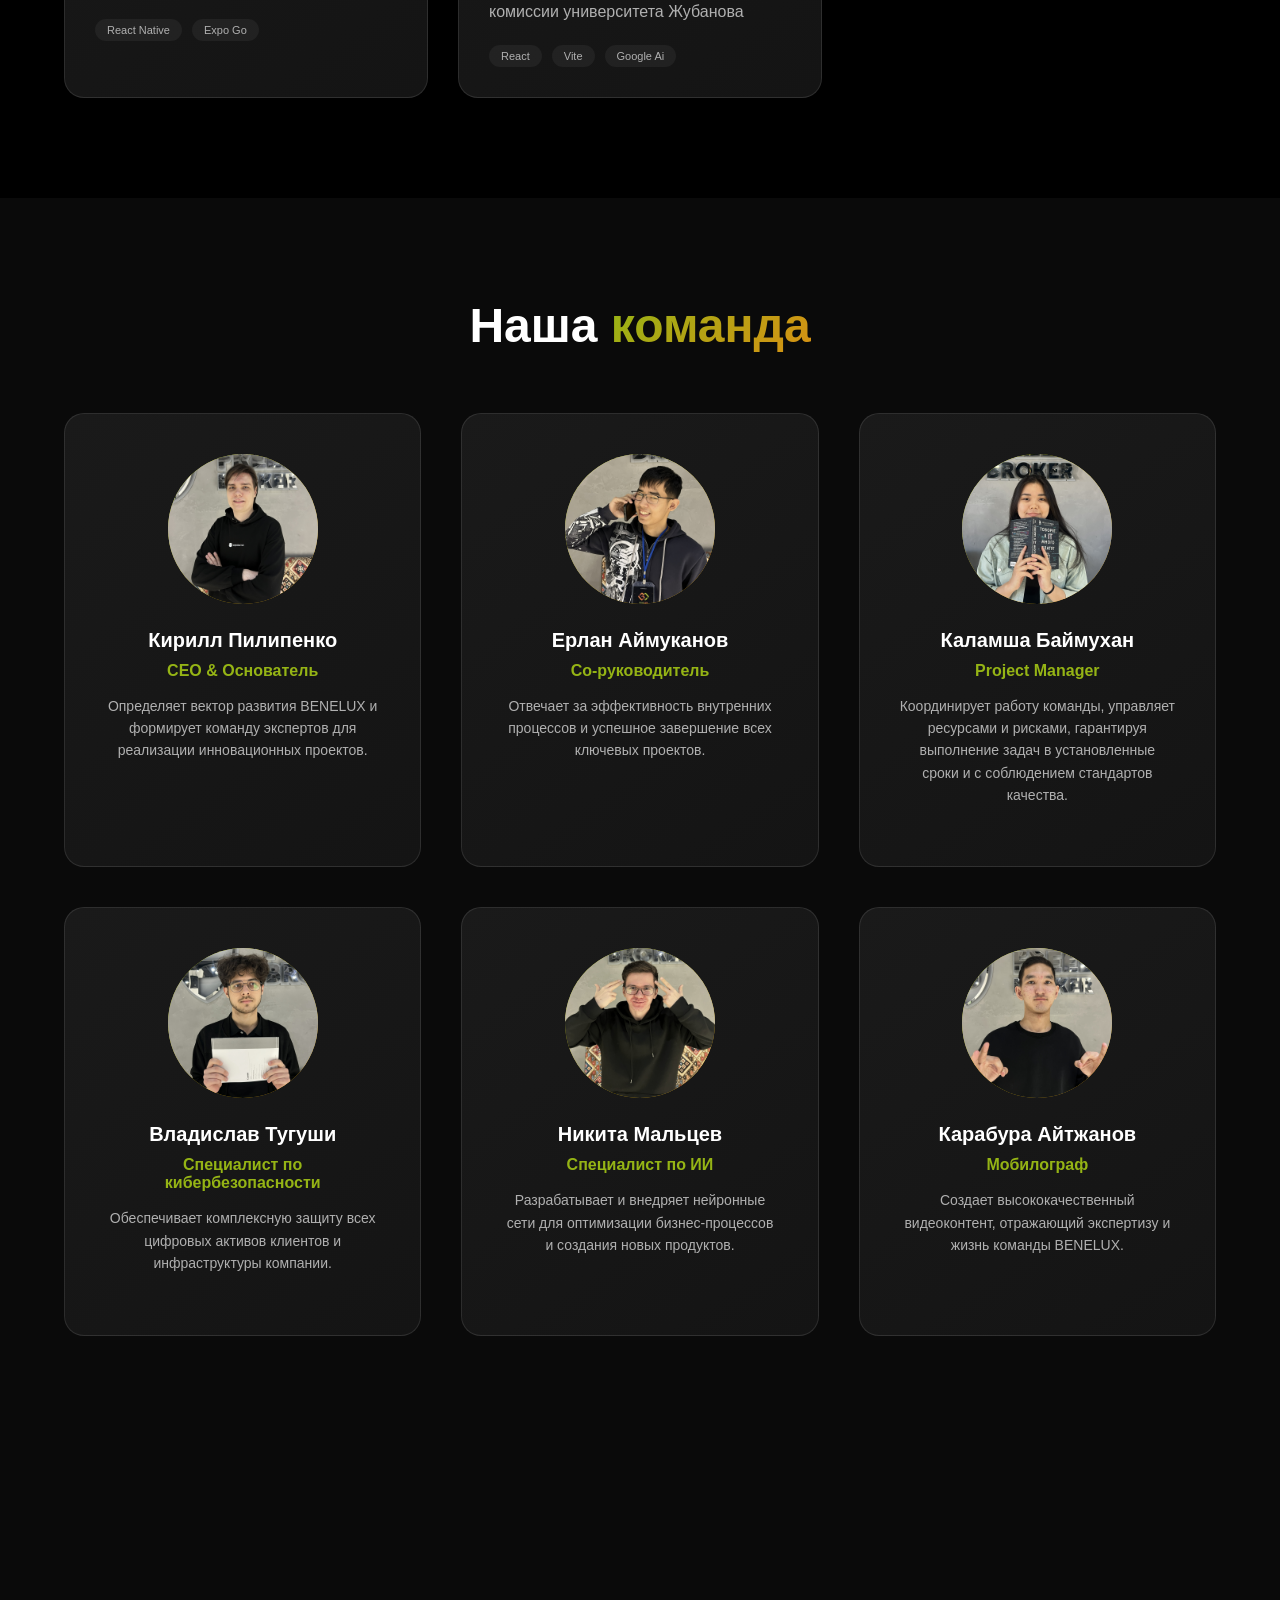
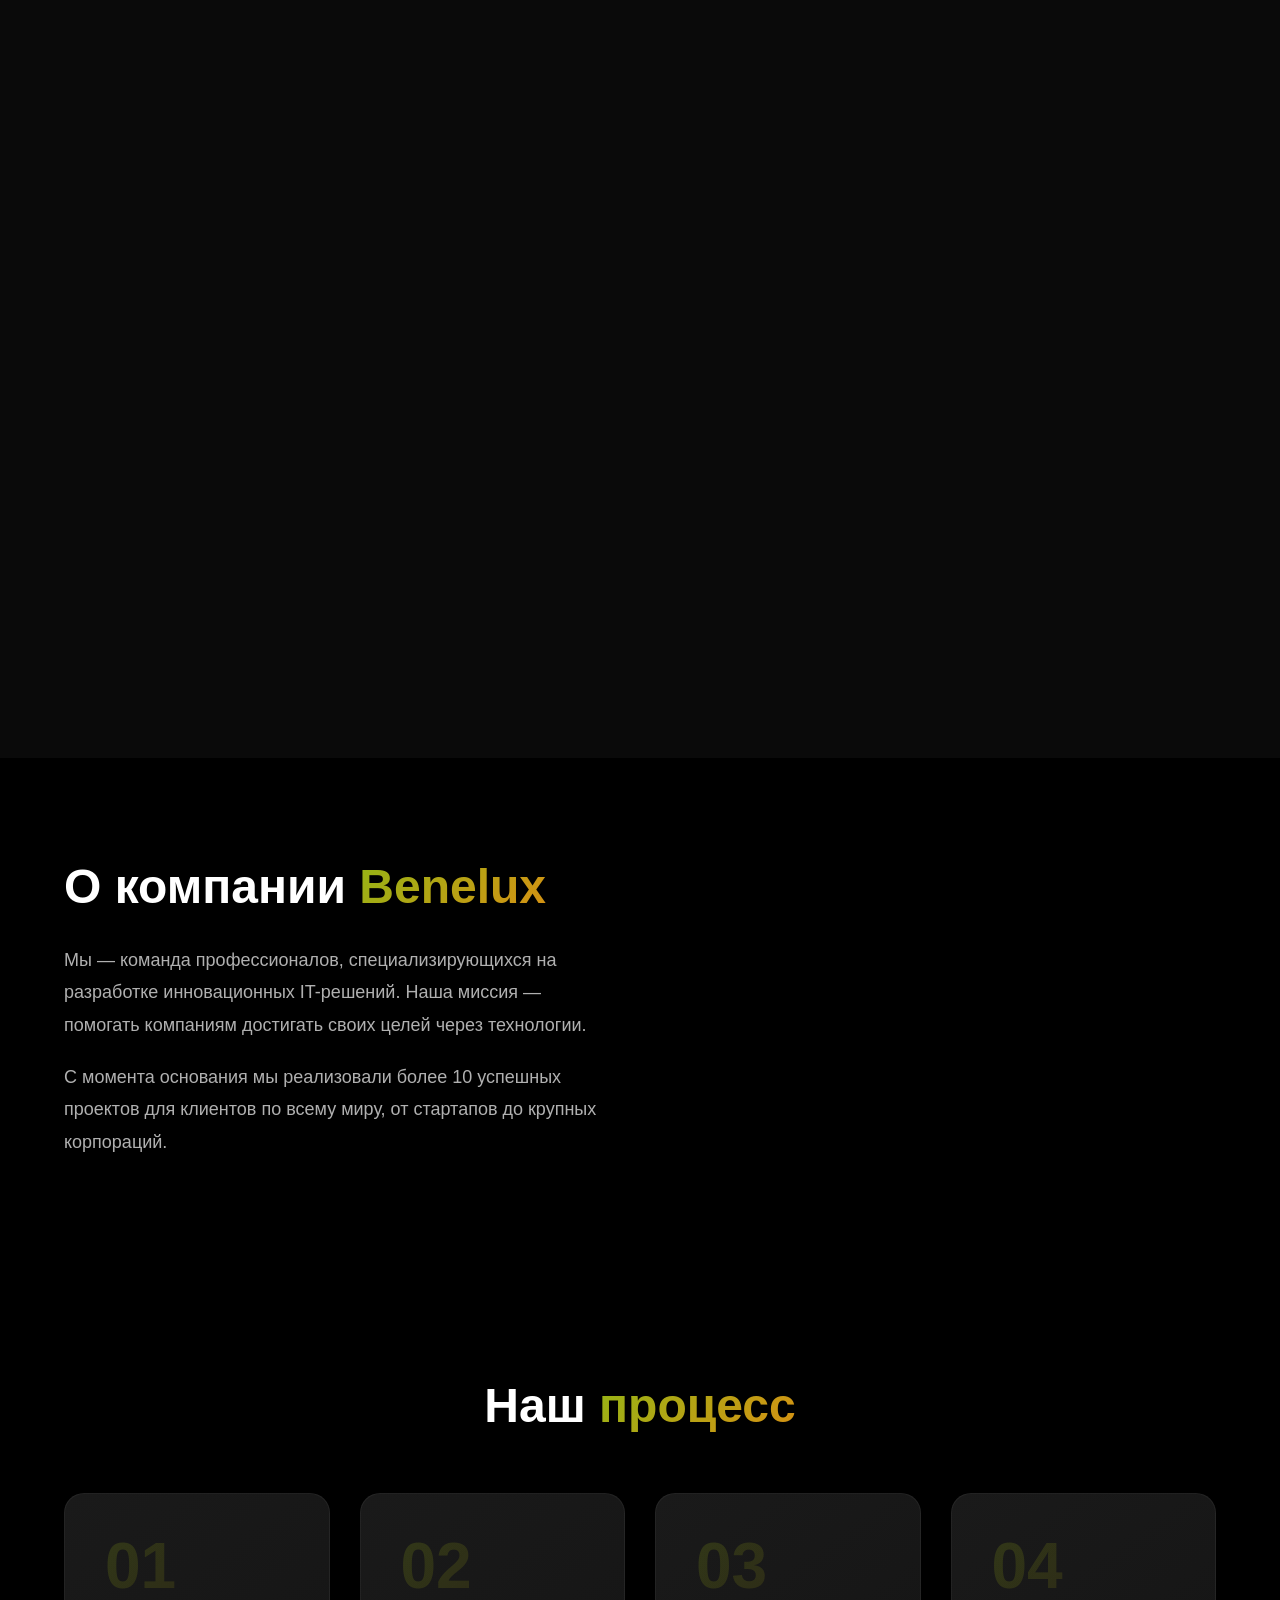
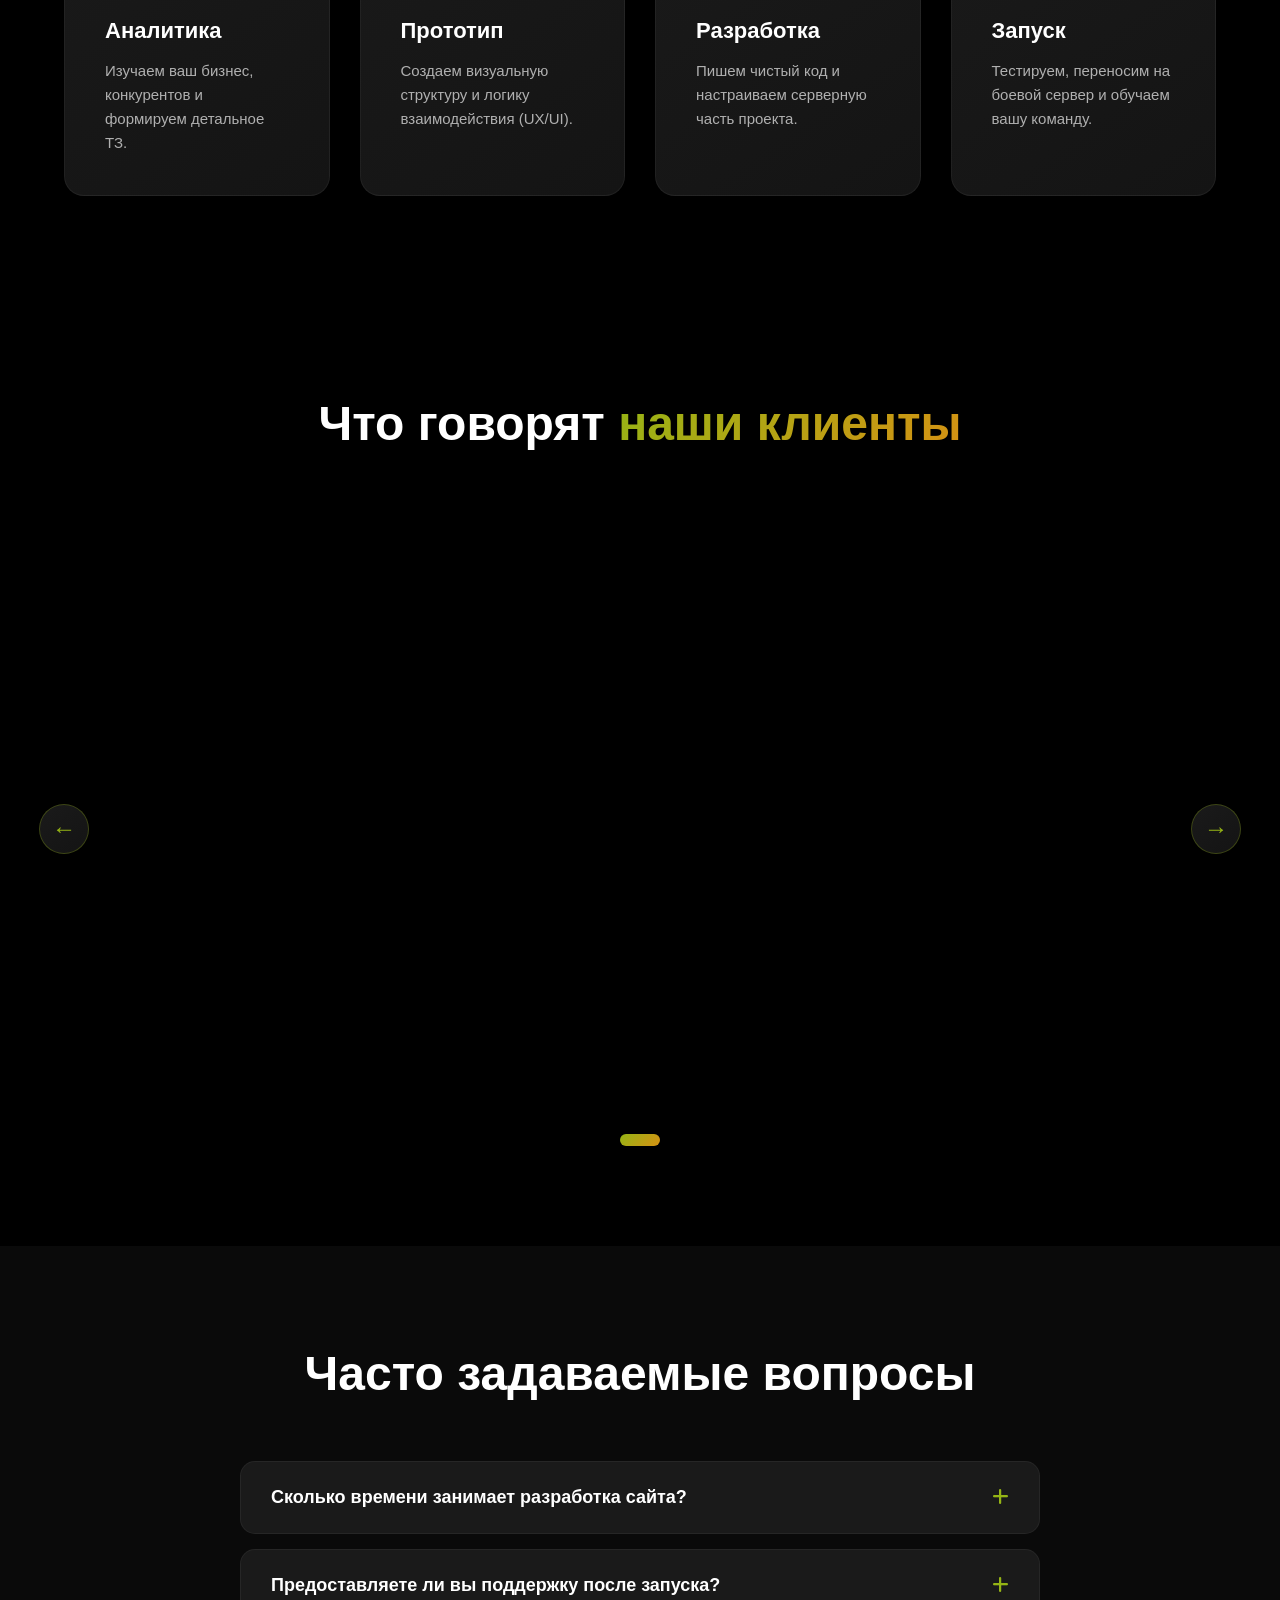
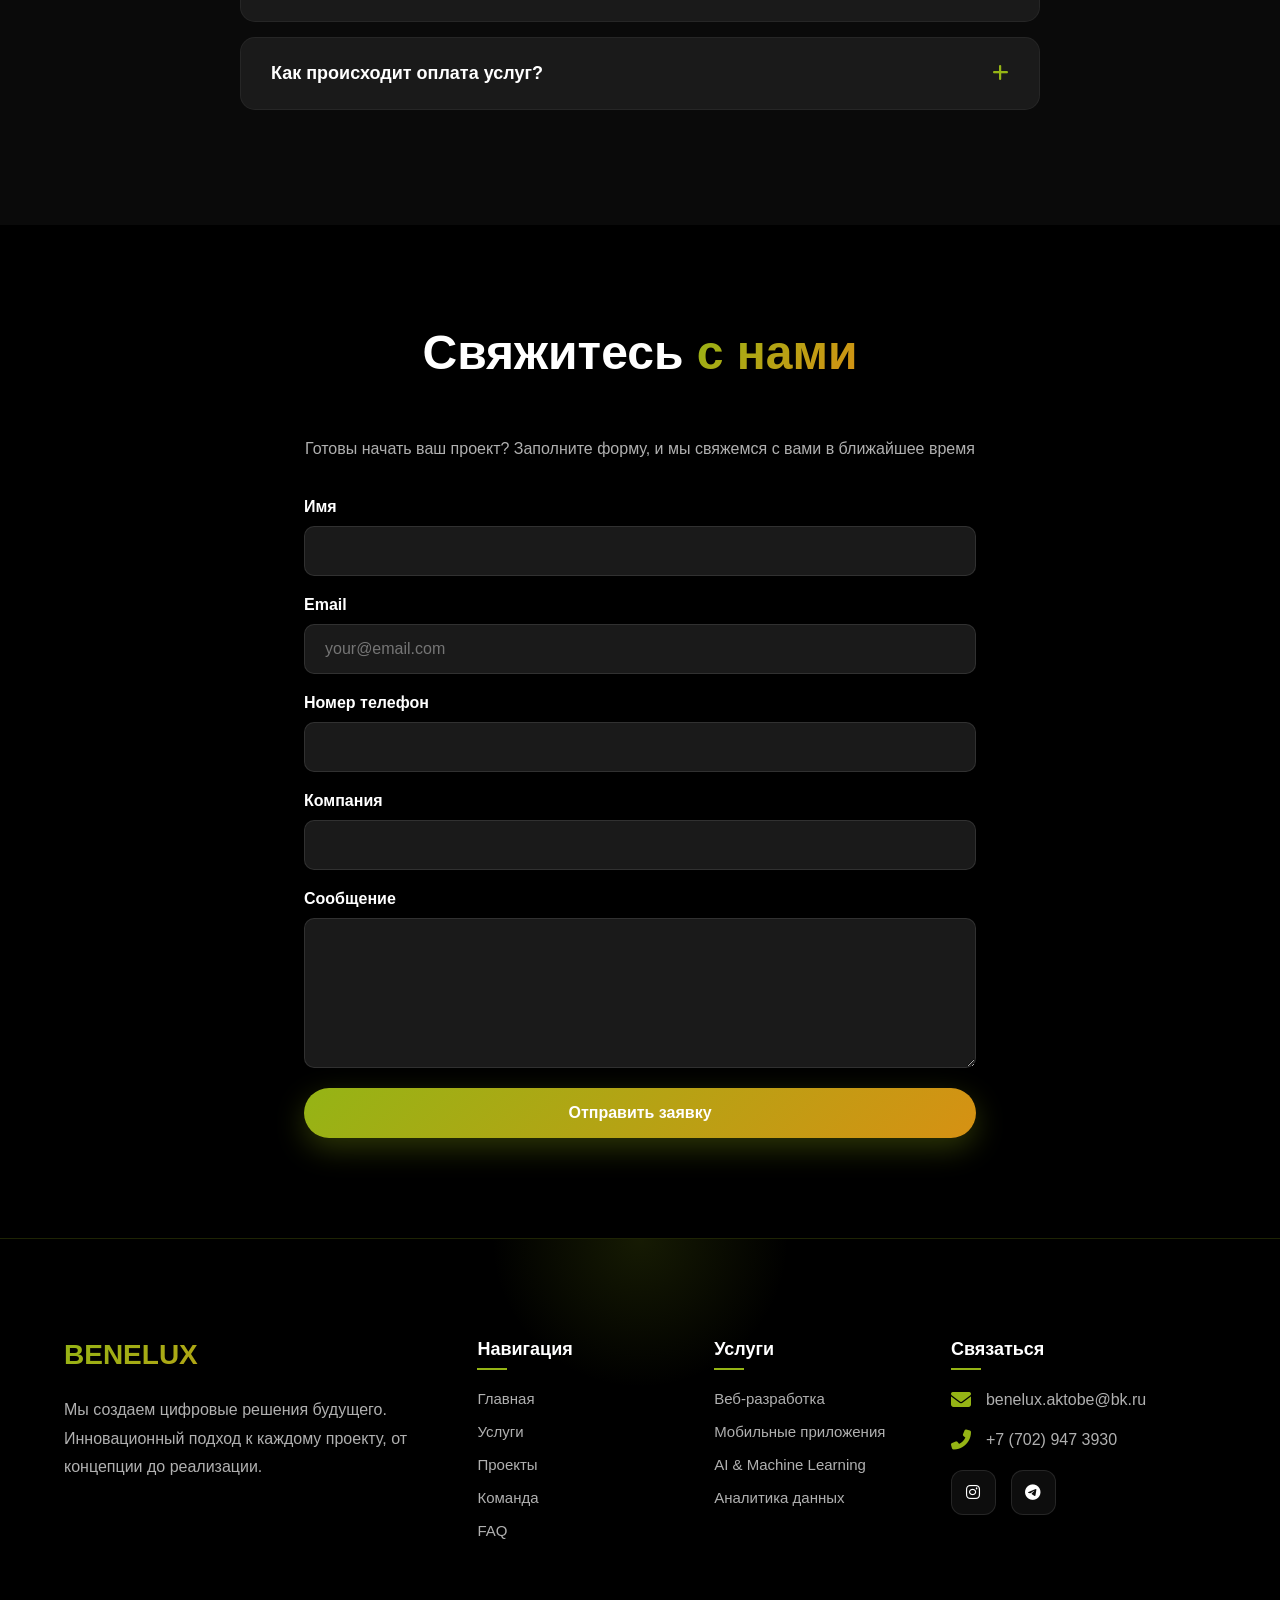
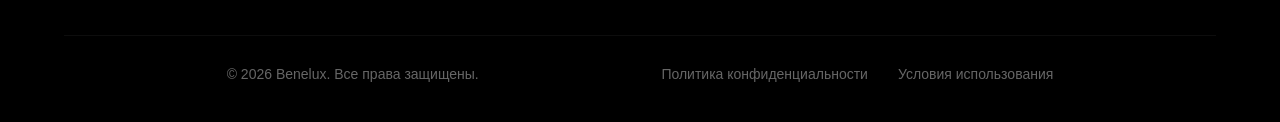
==== commit 70f65ab0: "Update index.html" ====
--- a/index.html
+++ b/index.html
@@ -335,7 +335,7 @@
                     <div class="stat-label" data-i18n="stat_projects">Завершённых проектов</div>
                 </div>
                 <div class="stat-item">
-                    <div class="stat-number">9</div>
+                    <div class="stat-number">10</div>
                     <div class="stat-label" data-i18n="stat_experts">Экспертов в команде</div>
                 </div>
                 <div class="stat-item">
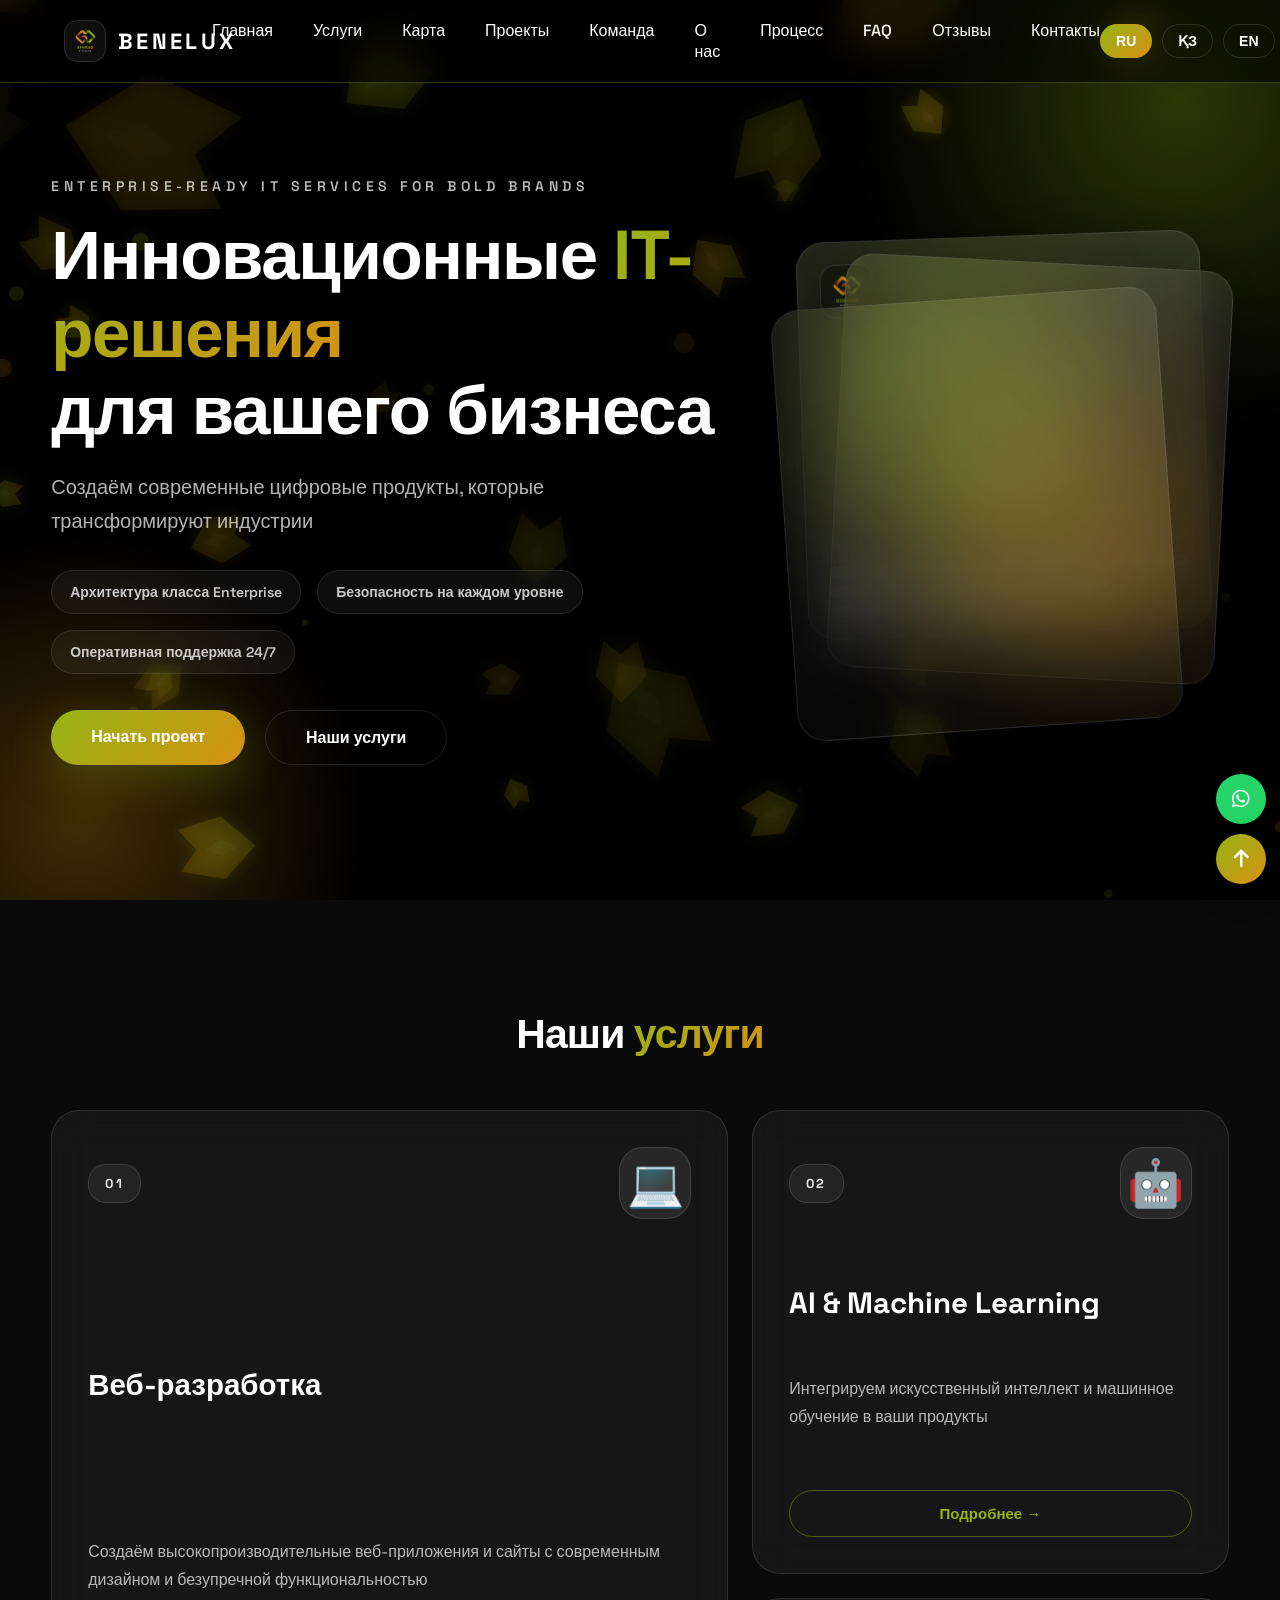
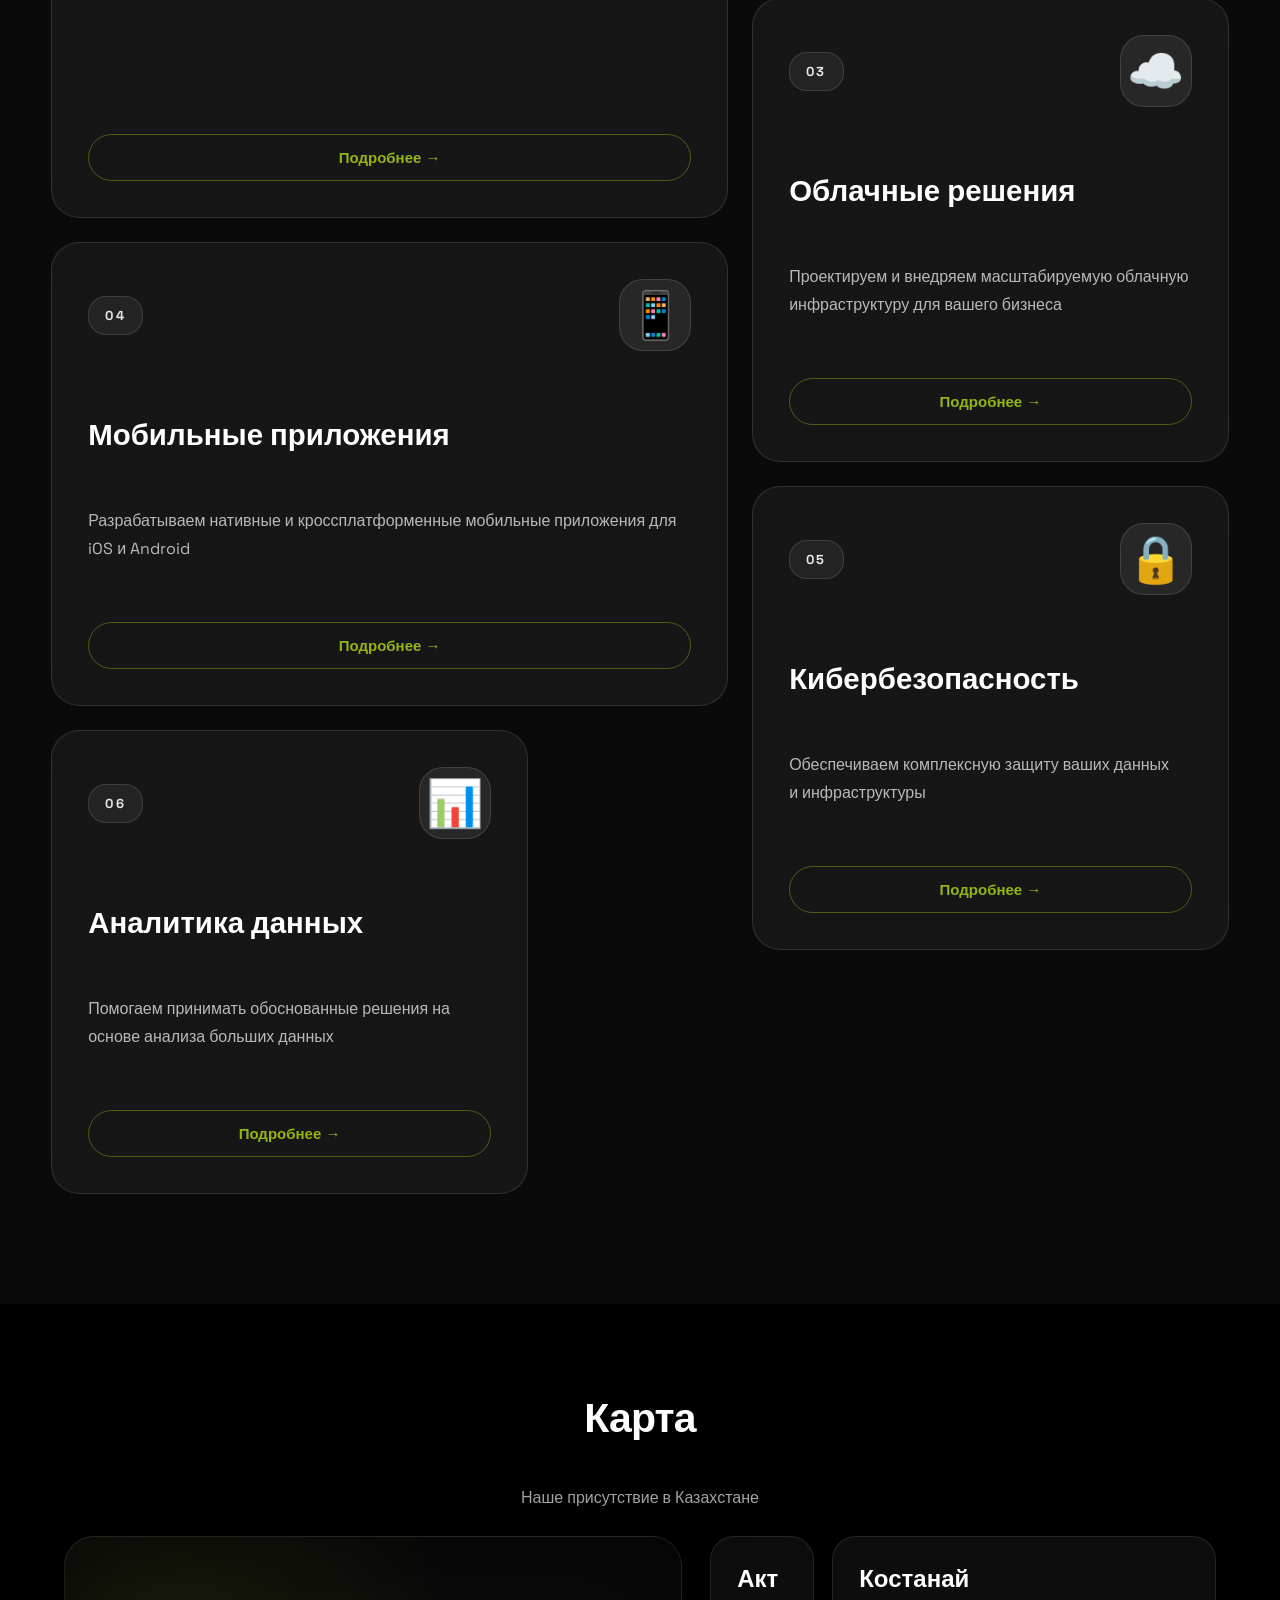
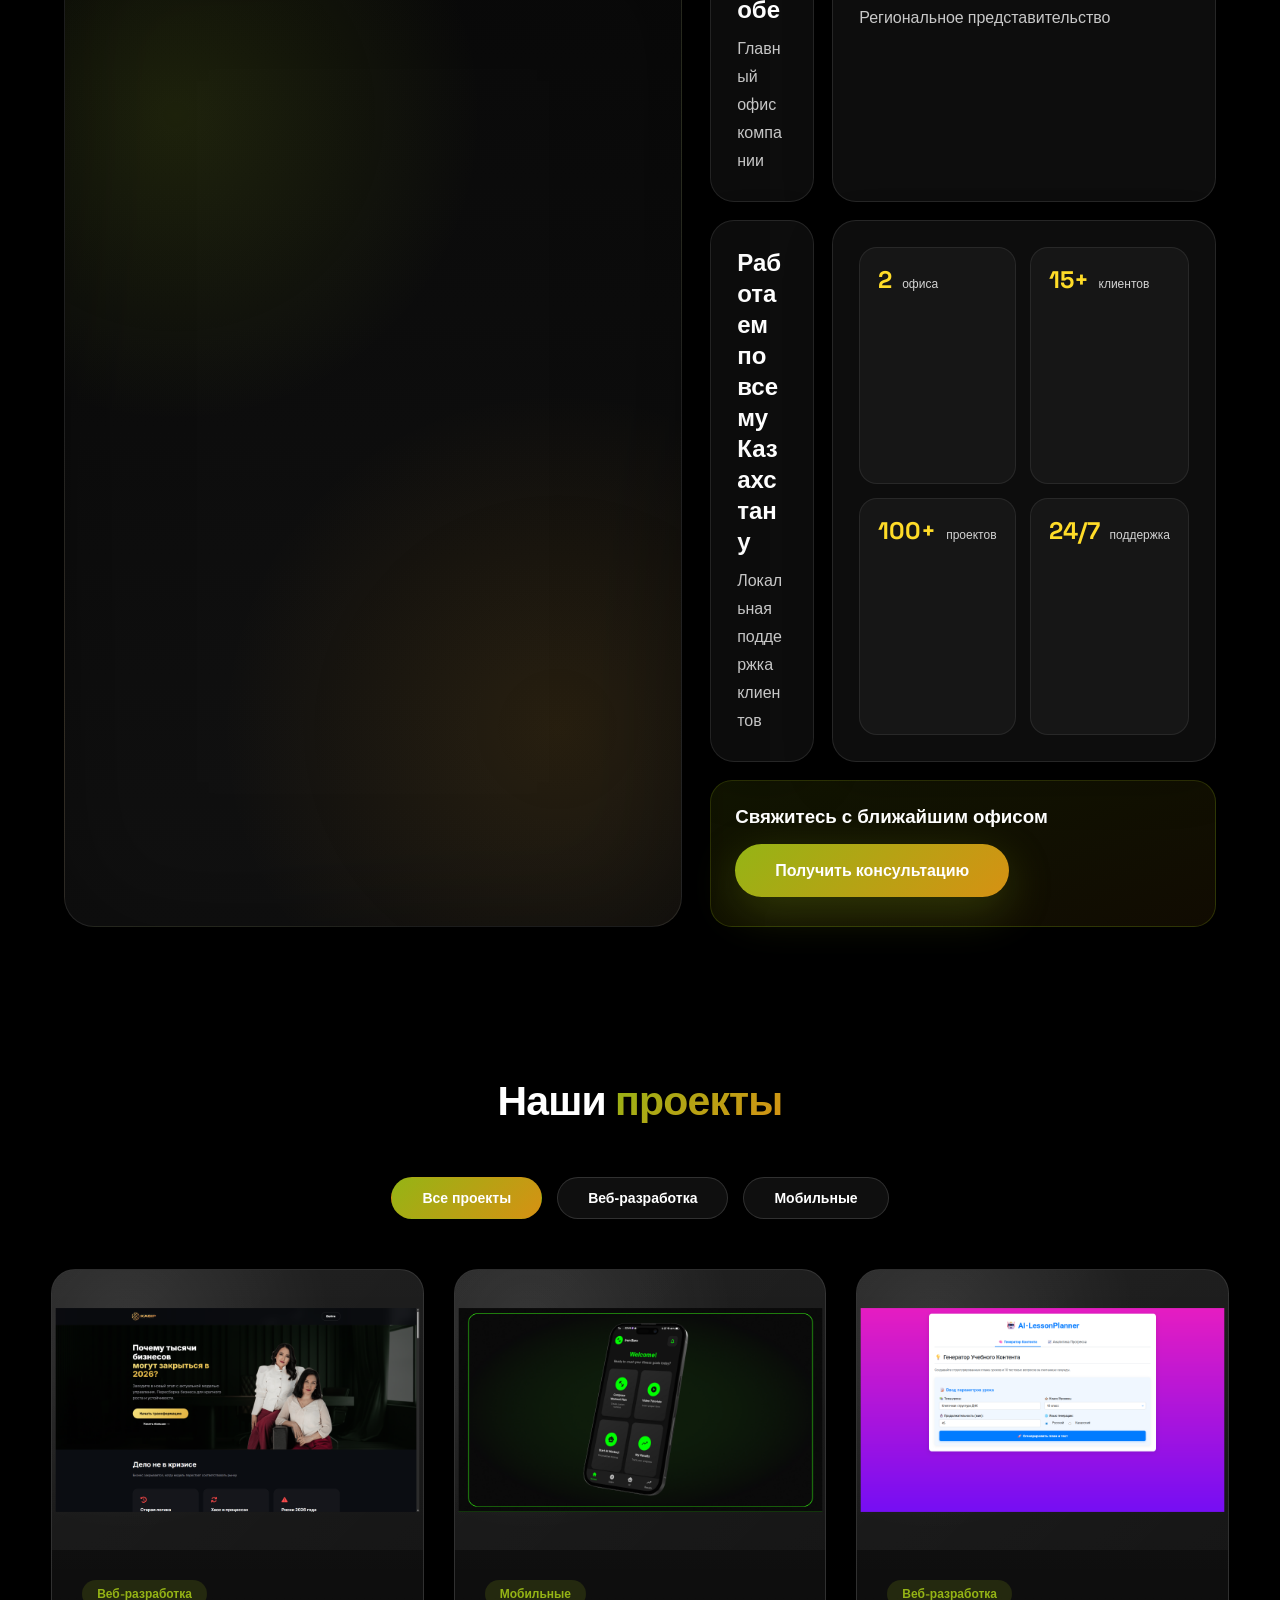
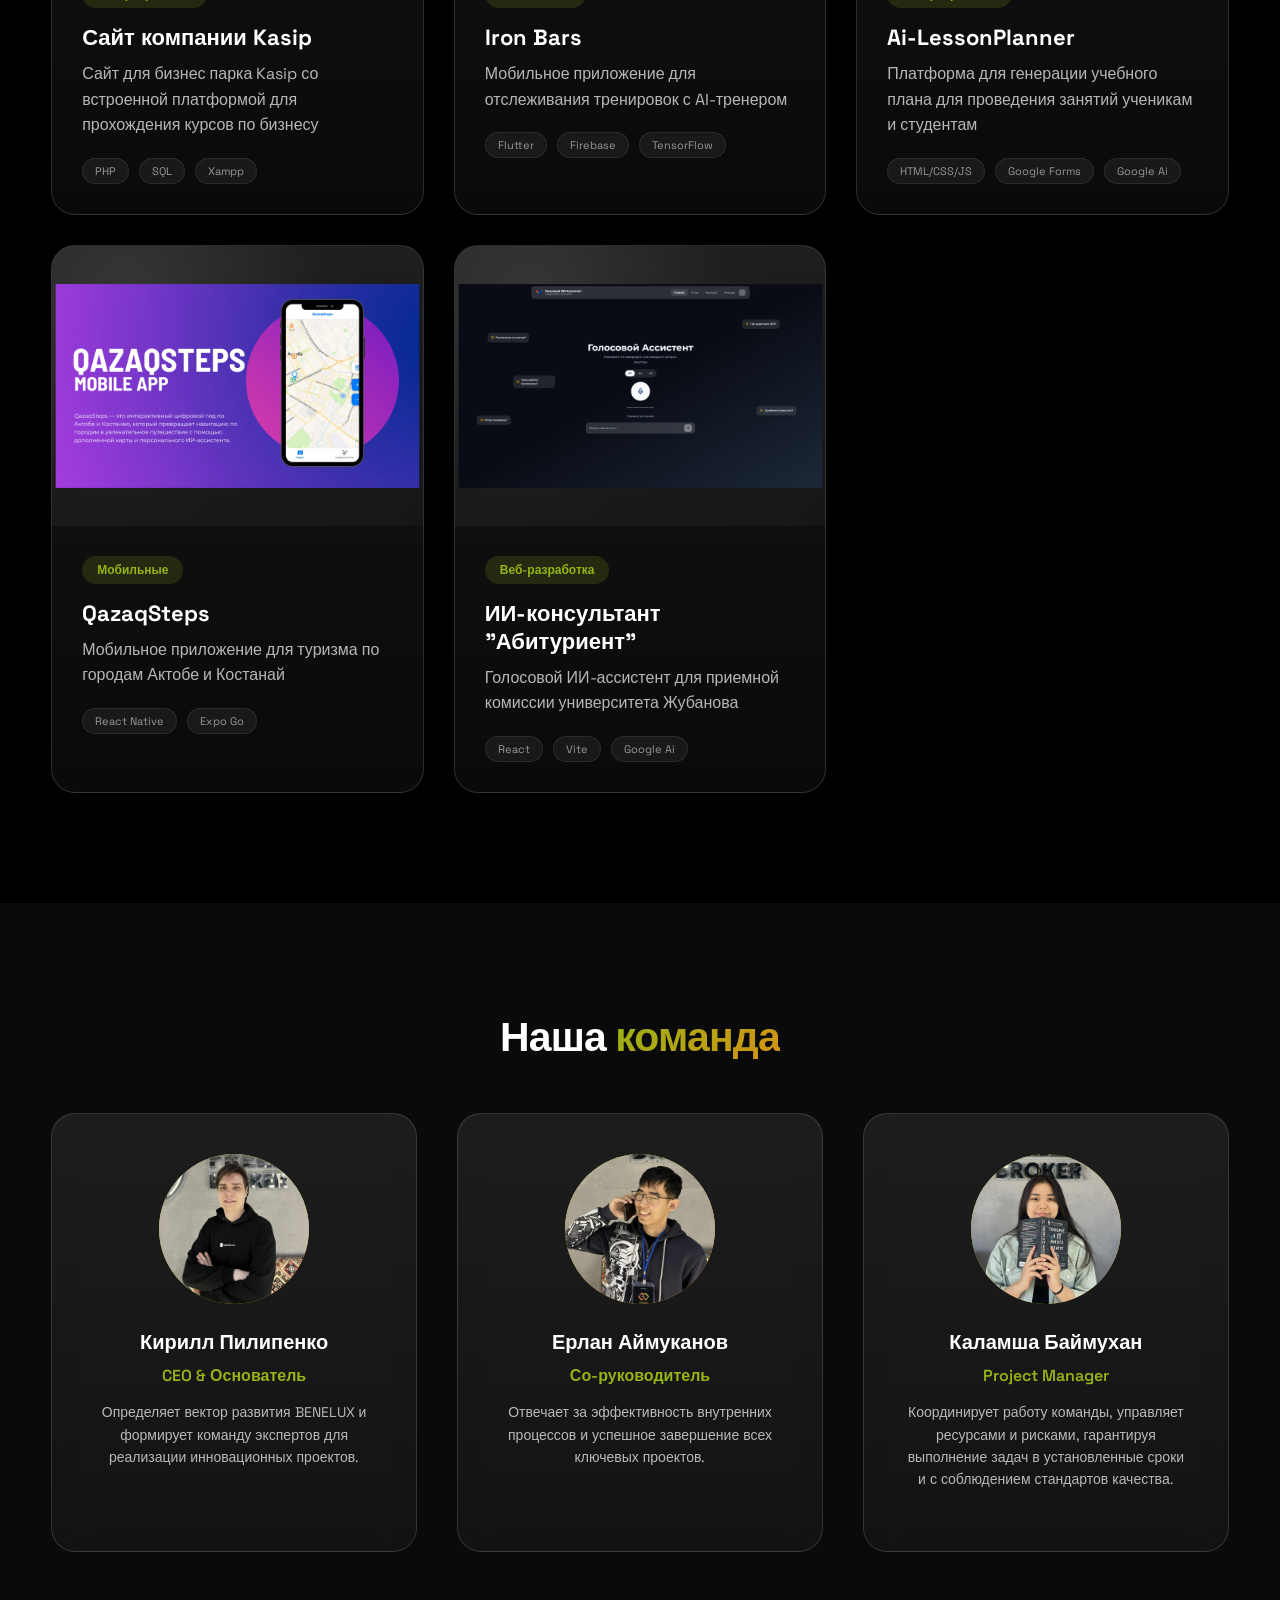
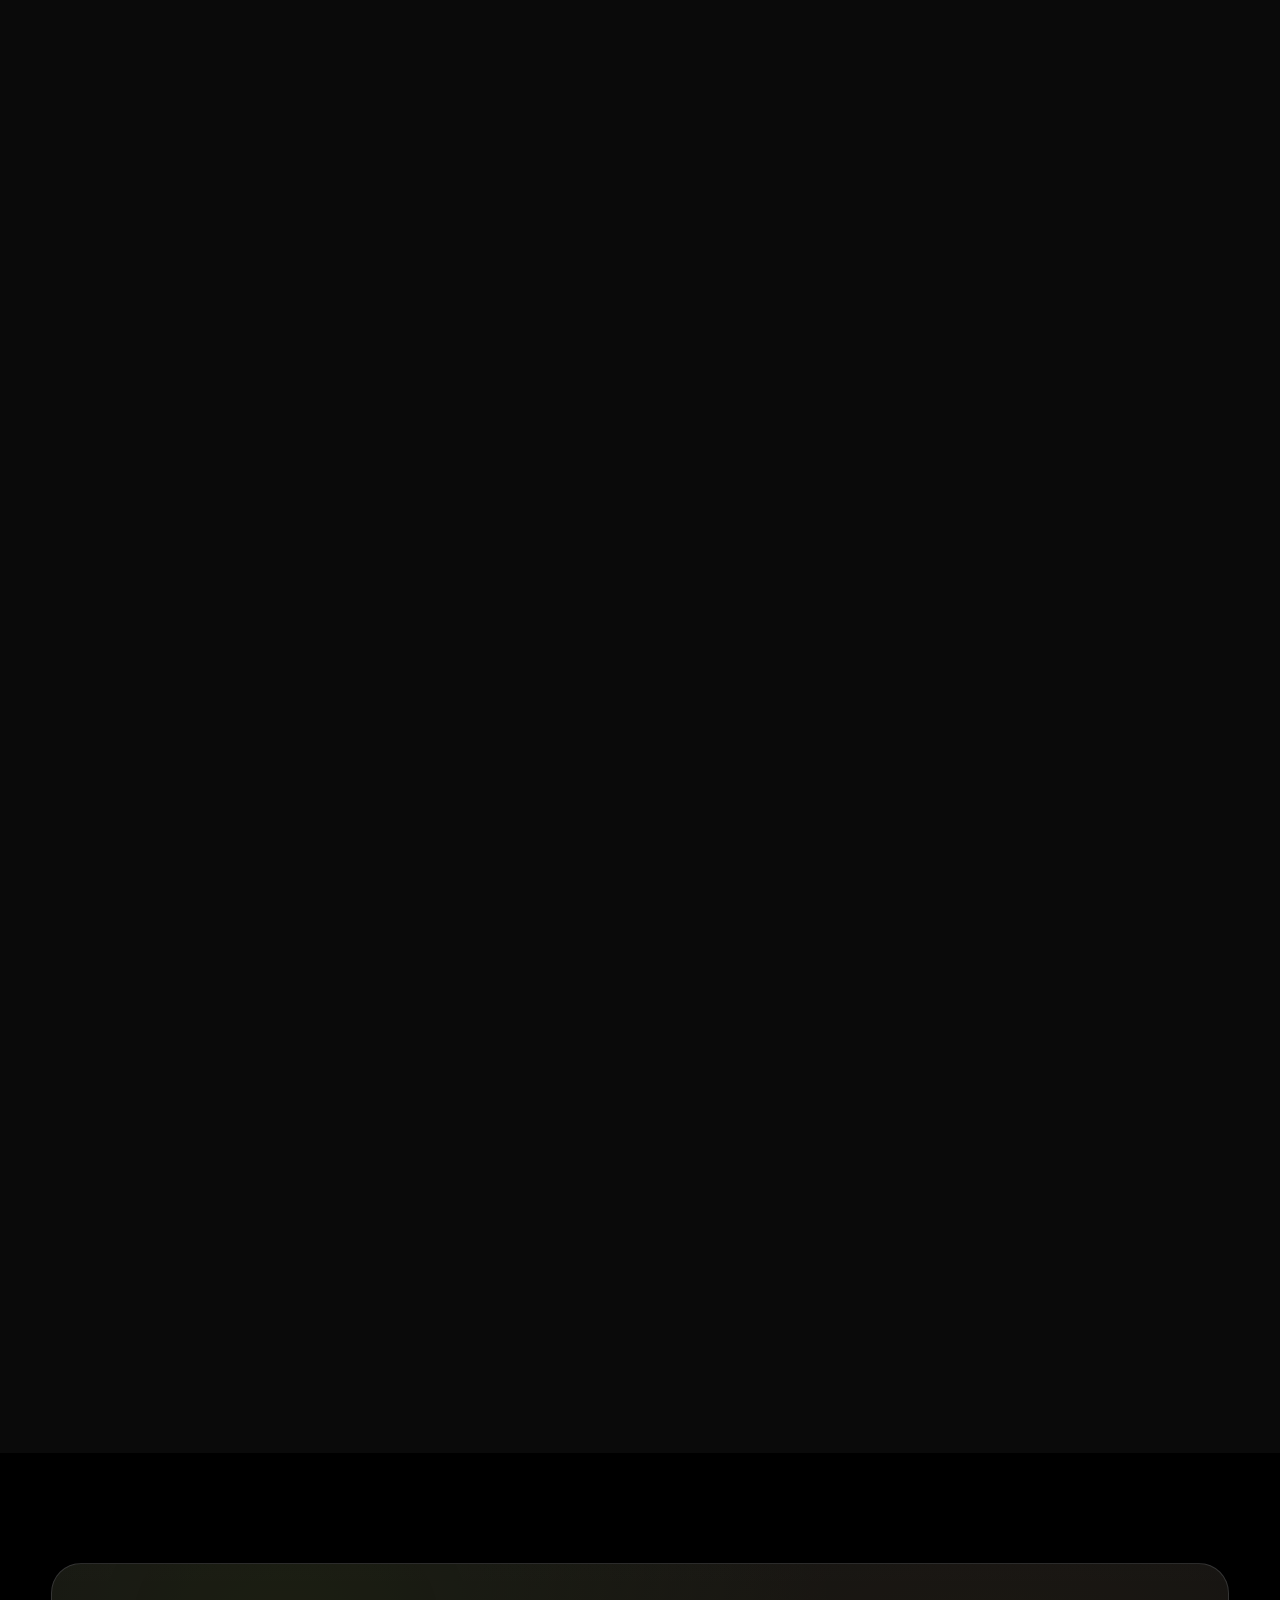
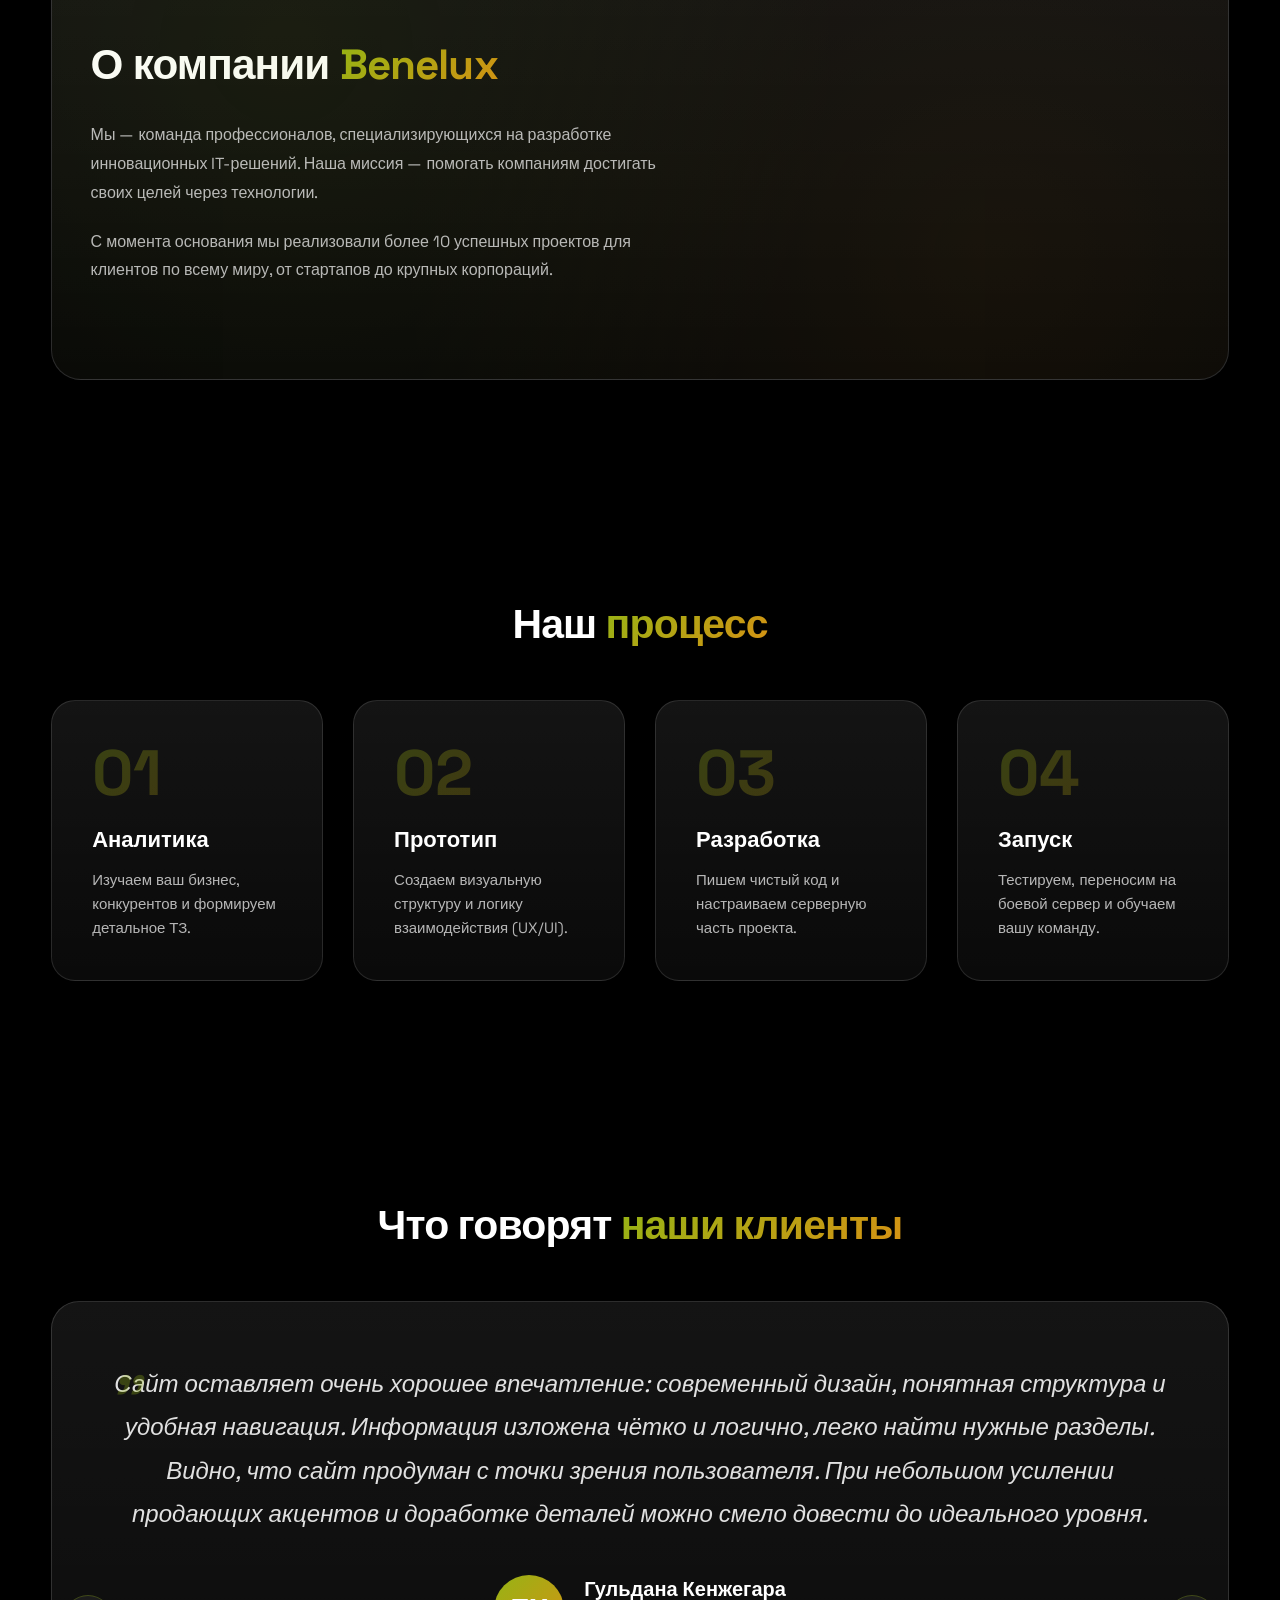
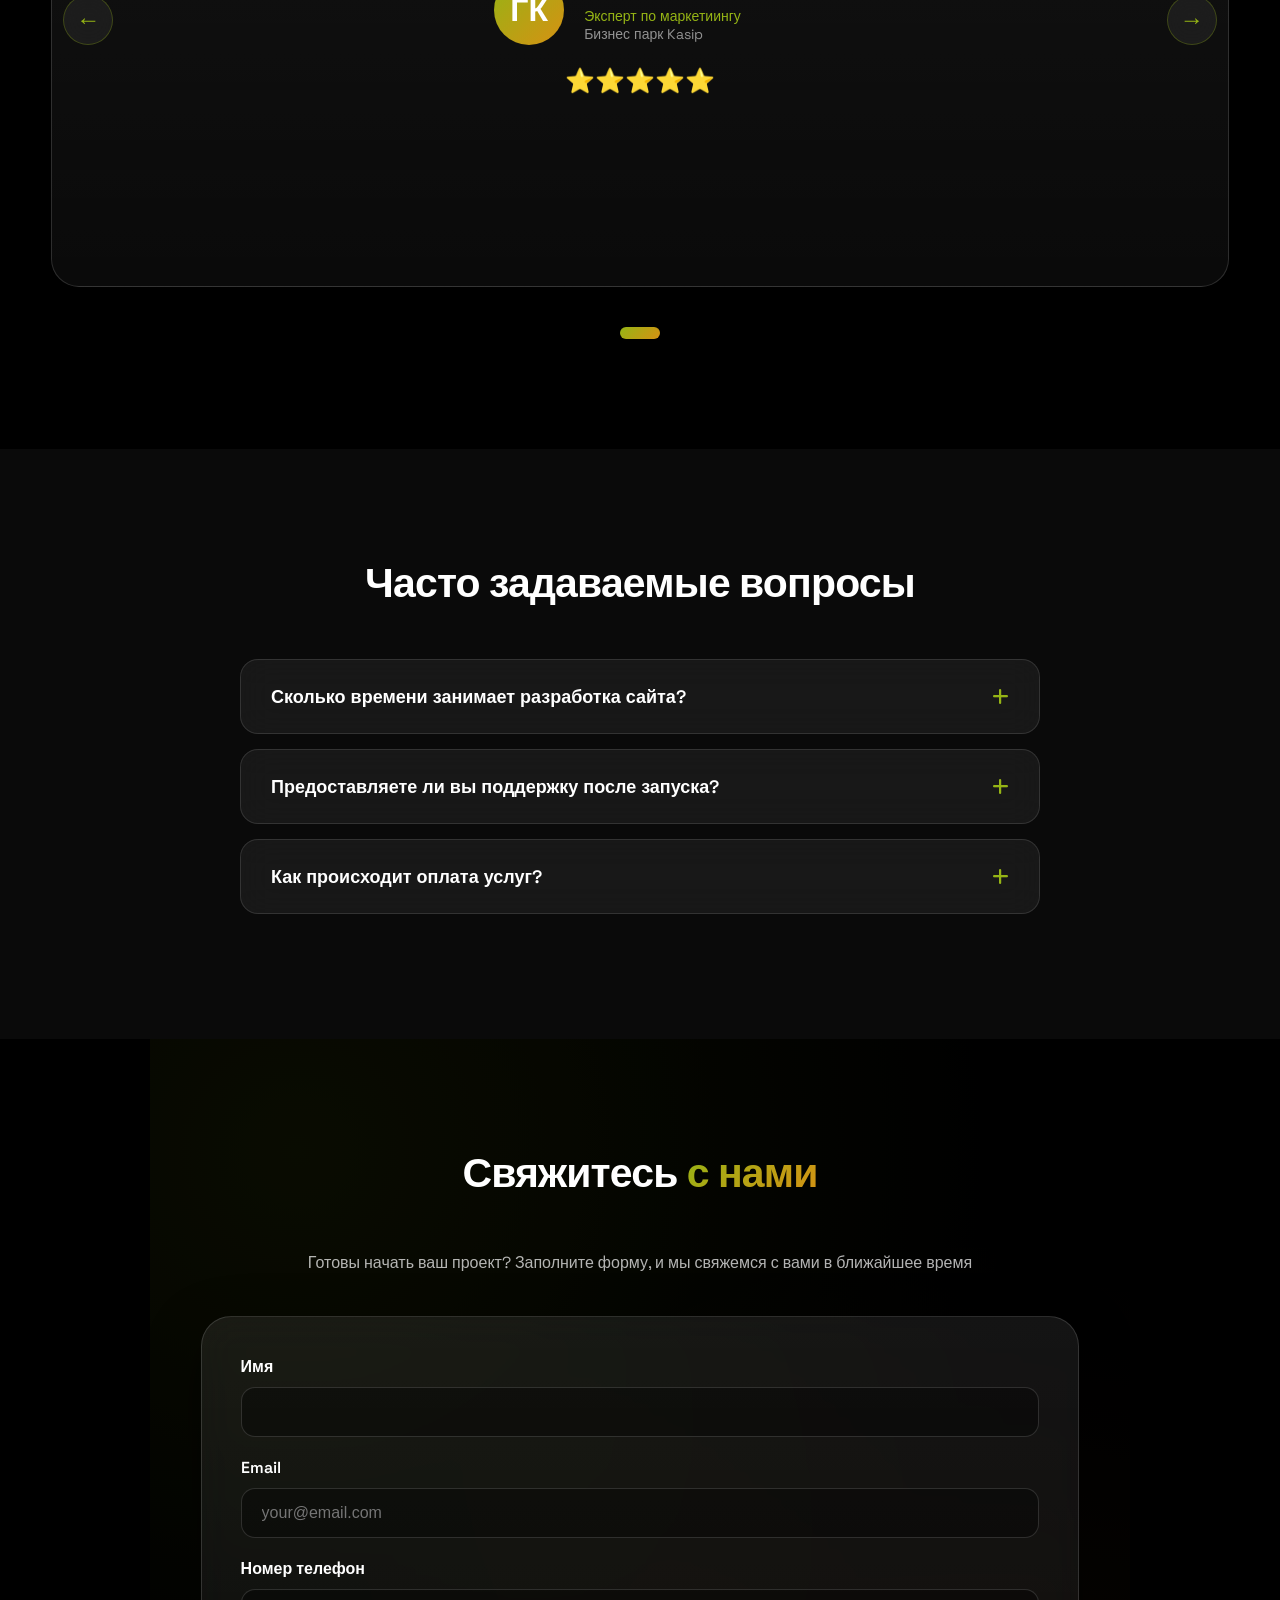
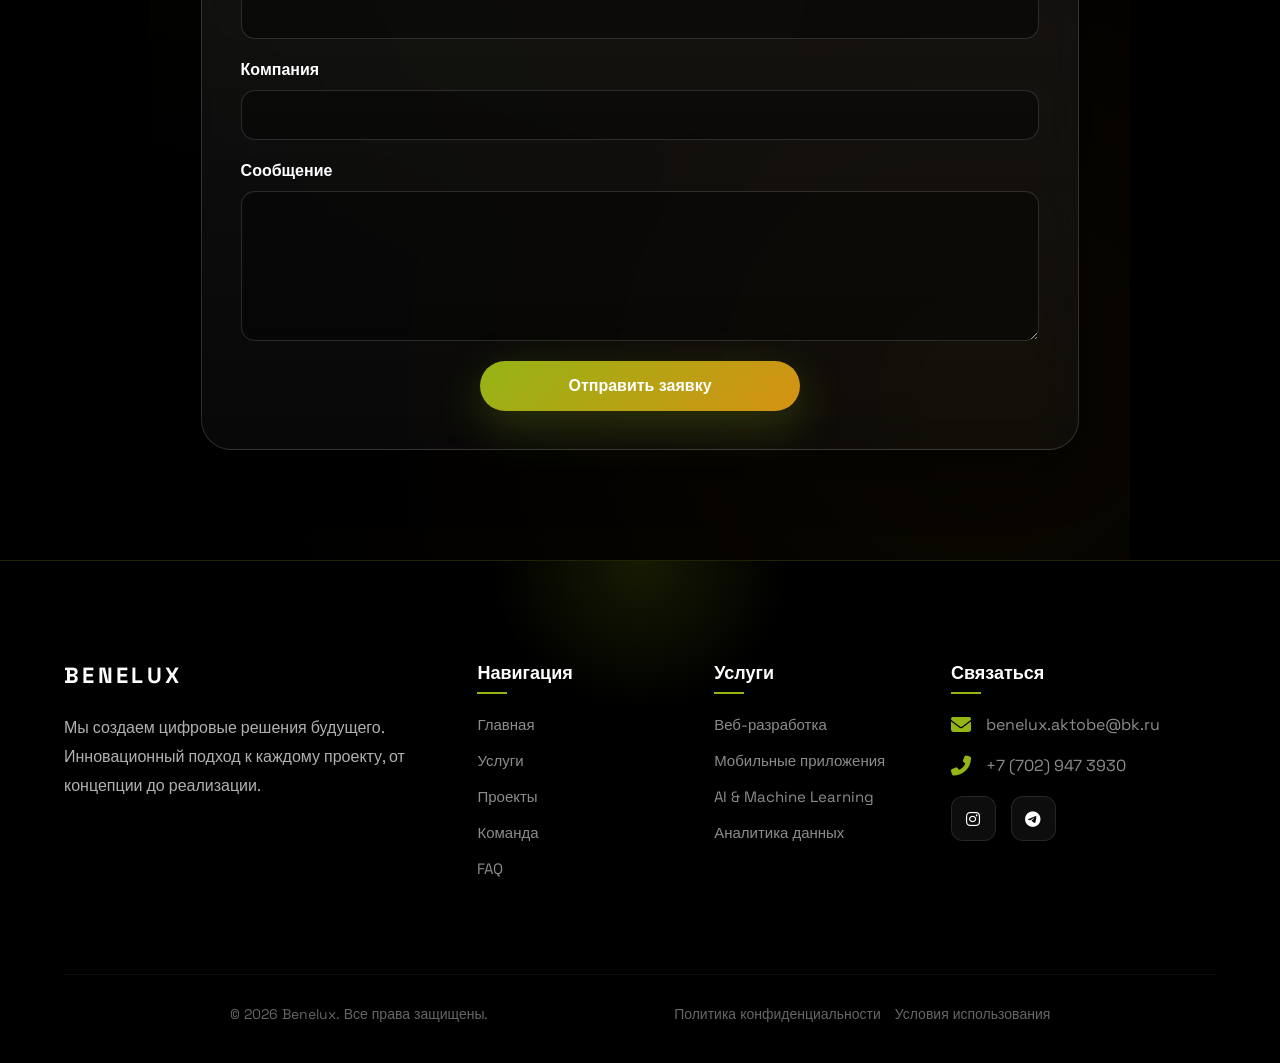
==== commit e3e63ac1: "Add interactive map cards with dark theme and IT Hub photos" ====
--- a/index.html
+++ b/index.html
@@ -11,25 +11,32 @@
     <link rel="stylesheet" href="https://cdnjs.cloudflare.com/ajax/libs/font-awesome/6.5.1/css/all.min.css"
         integrity="sha512-DTOQO9RWCH3ppGqcWaEA1BIZOC6xxalwEsw9c2QQeAIftl+Vegovlnee1c9QX4TctnWMn13TZye+giMm8e2LwA=="
         crossorigin="anonymous" referrerpolicy="no-referrer" />
+    <link rel="stylesheet" href="https://unpkg.com/leaflet@1.9.4/dist/leaflet.css" />
     <!-- Google tag (gtag.js) -->
     <script async src="https://www.googletagmanager.com/gtag/js?id=G-LQ0NDC5FB7"></script>
     <script>
         window.dataLayer = window.dataLayer || [];
-        function gtag(){dataLayer.push(arguments);}
+        function gtag() { dataLayer.push(arguments); }
         gtag('js', new Date());
-        
+
         gtag('config', 'G-LQ0NDC5FB7');
     </script>
 </head>
 
 <body>
+    <canvas id="fx-canvas" aria-hidden="true"></canvas>
+    <div class="fx-vignette" aria-hidden="true"></div>
     <header id="header">
         <nav>
-            <div class="logo" onclick="scrollToTop()">BENELUX</div>
+            <div class="logo" onclick="scrollToTop()">
+                <img src="benelux.png" alt="Benelux Logo" class="nav-logo">
+                <span>Benelux</span>
+            </div>
             <div class="nav-center" id="navCenter">
                 <ul class="nav-links">
                     <li><a href="#home" onclick="closeMenu()" data-i18n="nav_home">Главная</a></li>
                     <li><a href="#services" onclick="closeMenu()" data-i18n="nav_services">Услуги</a></li>
+                    <li><a href="#map" onclick="closeMenu()" data-i18n="nav_map">Карта</a></li>
                     <li><a href="#projects" onclick="closeMenu()" data-i18n="nav_projects">Проекты</a></li>
                     <li><a href="#team" onclick="closeMenu()" data-i18n="nav_team">Команда</a></li>
                     <li><a href="#about" onclick="closeMenu()" data-i18n="nav_about">О нас</a></li>
@@ -59,13 +66,43 @@
 
     <section class="hero" id="home">
         <div class="hero-content">
-            <h1><span data-i18n="hero_title1">Инновационные</span> <span class="gradient-text"
-                    data-i18n="hero_title2">IT-решения</span><br><span data-i18n="hero_title3">для вашего бизнеса</span>
-            </h1>
-            <p data-i18n="hero_subtitle">Создаём современные цифровые продукты, которые трансформируют индустрии</p>
-            <div class="cta-buttons">
-                <a href="#contact" class="btn-primary" data-i18n="hero_btn1">Начать проект</a>
-                <a href="#services" class="btn-secondary" data-i18n="hero_btn2">Наши услуги</a>
+            <div class="hero-layout">
+                <div class="hero-copy">
+                    <div class="hero-eyebrow" data-i18n="hero_eyebrow">Enterprise-ready IT services for bold brands
+                    </div>
+                    <h1>
+                        <span data-i18n="hero_title1">Инновационные</span>
+                        <span class="gradient-text" data-i18n="hero_title2">IT-решения</span><br>
+                        <span data-i18n="hero_title3">для вашего бизнеса</span>
+                    </h1>
+                    <p data-i18n="hero_subtitle">Создаём современные цифровые продукты, которые трансформируют индустрии
+                    </p>
+                    <div class="hero-highlights">
+                        <span>Архитектура класса Enterprise</span>
+                        <span>Безопасность на каждом уровне</span>
+                        <span>Оперативная поддержка 24/7</span>
+                    </div>
+                    <div class="cta-buttons">
+                        <a href="#contact" class="btn-primary" data-i18n="hero_btn1">Начать проект</a>
+                        <a href="#services" class="btn-secondary" data-i18n="hero_btn2">Наши услуги</a>
+                    </div>
+                </div>
+
+                <div class="hero-visual" aria-hidden="true">
+                    <div class="visual-glow"></div>
+                    <div class="visual-stack">
+                        <div class="visual-card visual-card--top">
+                            <div class="visual-badge">
+                                <img src="benelux.png" alt="Benelux" class="visual-logo">
+                            </div>
+                            <div class="visual-lines">
+                                <span></span><span></span><span></span>
+                            </div>
+                        </div>
+                        <div class="visual-card visual-card--mid"></div>
+                        <div class="visual-card visual-card--bot"></div>
+                    </div>
+                </div>
             </div>
         </div>
     </section>
@@ -74,42 +111,60 @@
         <h2 class="section-title"><span data-i18n="services_title1">Наши</span> <span class="gradient-text"
                 data-i18n="services_title2">услуги</span></h2>
         <div class="services-grid">
-            <div class="service-card" onclick="openModal('web')">
-                <span class="service-icon">💻</span>
+            <div class="service-card service-card--feature" onclick="openModal('web')">
+                <div class="service-top">
+                    <span class="service-badge">01</span>
+                    <span class="service-icon">💻</span>
+                </div>
                 <h3 data-i18n="service_web_title">Веб-разработка</h3>
                 <p data-i18n="service_web_desc">Создаём высокопроизводительные веб-приложения и сайты с современным
                     дизайном и безупречной функциональностью</p>
                 <button class="service-btn" data-i18n="service_btn">Подробнее →</button>
             </div>
-            <div class="service-card" onclick="openModal('mobile')">
-                <span class="service-icon">📱</span>
+            <div class="service-card service-card--small" onclick="openModal('ai')">
+                <div class="service-top">
+                    <span class="service-badge">02</span>
+                    <span class="service-icon">🤖</span>
+                </div>
+                <h3 data-i18n="service_ai_title">AI & Machine Learning</h3>
+                <p data-i18n="service_ai_desc">Интегрируем искусственный интеллект и машинное обучение в ваши продукты
+                </p>
+                <button class="service-btn" data-i18n="service_btn">Подробнее →</button>
+            </div>
+            <div class="service-card service-card--medium" onclick="openModal('cloud')">
+                <div class="service-top">
+                    <span class="service-badge">03</span>
+                    <span class="service-icon">☁️</span>
+                </div>
+                <h3 data-i18n="service_cloud_title">Облачные решения</h3>
+                <p data-i18n="service_cloud_desc">Проектируем и внедряем масштабируемую облачную инфраструктуру для
+                    вашего бизнеса</p>
+                <button class="service-btn" data-i18n="service_btn">Подробнее →</button>
+            </div>
+            <div class="service-card service-card--wide" onclick="openModal('mobile')">
+                <div class="service-top">
+                    <span class="service-badge">04</span>
+                    <span class="service-icon">📱</span>
+                </div>
                 <h3 data-i18n="service_mobile_title">Мобильные приложения</h3>
                 <p data-i18n="service_mobile_desc">Разрабатываем нативные и кроссплатформенные мобильные приложения для
                     iOS и Android</p>
                 <button class="service-btn" data-i18n="service_btn">Подробнее →</button>
             </div>
-            <div class="service-card" onclick="openModal('cloud')">
-                <span class="service-icon">☁️</span>
-                <h3 data-i18n="service_cloud_title">Облачные решения</h3>
-                <p data-i18n="service_cloud_desc">Проектируем и внедряем масштабируемую облачную инфраструктуру для
-                    вашего бизнеса</p>
-                <button class="service-btn" data-i18n="service_btn">Подробнее →</button>
-            </div>
-            <div class="service-card" onclick="openModal('ai')">
-                <span class="service-icon">🤖</span>
-                <h3 data-i18n="service_ai_title">AI & Machine Learning</h3>
-                <p data-i18n="service_ai_desc">Интегрируем искусственный интеллект и машинное обучение в ваши продукты
-                </p>
-                <button class="service-btn" data-i18n="service_btn">Подробнее →</button>
-            </div>
-            <div class="service-card" onclick="openModal('security')">
-                <span class="service-icon">🔒</span>
+            <div class="service-card service-card--small" onclick="openModal('security')">
+                <div class="service-top">
+                    <span class="service-badge">05</span>
+                    <span class="service-icon">🔒</span>
+                </div>
                 <h3 data-i18n="service_security_title">Кибербезопасность</h3>
                 <p data-i18n="service_security_desc">Обеспечиваем комплексную защиту ваших данных и инфраструктуры</p>
                 <button class="service-btn" data-i18n="service_btn">Подробнее →</button>
             </div>
-            <div class="service-card" onclick="openModal('analytics')">
-                <span class="service-icon">📊</span>
+            <div class="service-card service-card--medium" onclick="openModal('analytics')">
+                <div class="service-top">
+                    <span class="service-badge">06</span>
+                    <span class="service-icon">📊</span>
+                </div>
                 <h3 data-i18n="service_analytics_title">Аналитика данных</h3>
                 <p data-i18n="service_analytics_desc">Помогаем принимать обоснованные решения на основе анализа больших
                     данных</p>
@@ -118,17 +173,74 @@
         </div>
     </section>
 
+    <section class="map-section" id="map">
+        <h2 class="section-title" data-i18n="map_title">Карта</h2>
+        <p class="map-subtitle" data-i18n="map_subtitle">Наше присутствие в Казахстане</p>
+        <div class="map-layout">
+            <div class="map-visual" aria-label="Интерактивная карта Казахстана">
+                <div id="kazakhstanMap" class="leaflet-map"></div>
+                <!-- Interactive Info Card -->
+                <div class="city-info-card" id="cityCard">
+                    <button class="city-card-close" id="cityCardClose"><i class="fas fa-times"></i></button>
+                    <div class="city-card-header">
+                        <img src="" alt="City photo" class="city-card-photo" id="cityCardPhoto">
+                        <div class="city-card-fallback" id="cityCardFallback">
+                            <i class="fas fa-building"></i>
+                        </div>
+                    </div>
+                    <div class="city-card-body">
+                        <h3 id="cityCardName" class="city-card-name"></h3>
+                        <p class="city-card-detail" id="cityCardAddress"></p>
+                        <p class="city-card-detail" id="cityCardPhone"></p>
+                    </div>
+                </div>
+            </div>
+
+            <div class="map-info">
+                <div class="map-info-grid">
+                    <div class="map-card">
+                        <h3 data-i18n="map_city_aktobe">Актобе</h3>
+                        <p data-i18n="map_aktobe_desc">Главный офис компании</p>
+                    </div>
+                    <div class="map-card">
+                        <h3 data-i18n="map_city_kostanay">Костанай</h3>
+                        <p data-i18n="map_kostanay_desc">Региональное представительство</p>
+                    </div>
+                    <div class="map-card">
+                        <h3 data-i18n="map_work_title">Работаем по всему Казахстану</h3>
+                        <p data-i18n="map_work_desc">Локальная поддержка клиентов</p>
+                    </div>
+                    <div class="map-card map-stats">
+                        <div class="stat-chip"><span>2</span> <small data-i18n="map_stat_offices">офиса</small></div>
+                        <div class="stat-chip"><span>15+</span> <small data-i18n="map_stat_clients">клиентов</small>
+                        </div>
+                        <div class="stat-chip"><span>100+</span> <small data-i18n="map_stat_projects">проектов</small>
+                        </div>
+                        <div class="stat-chip"><span>24/7</span> <small data-i18n="map_stat_support">поддержка</small>
+                        </div>
+                    </div>
+                </div>
+                <div class="map-cta">
+                    <h3 data-i18n="map_cta_title">Свяжитесь с ближайшим офисом</h3>
+                    <a href="#contact" class="btn-primary" data-i18n="map_cta_btn">Получить консультацию</a>
+                </div>
+            </div>
+        </div>
+    </section>
+
     <section class="projects" id="projects">
         <h2 class="section-title"><span data-i18n="projects_title1">Наши</span> <span class="gradient-text"
                 data-i18n="projects_title2">проекты</span></h2>
         <div class="filter-buttons">
-            <button class="filter-btn active" onclick="filterProjects('all')" data-i18n="filter_all">Все
+            <button class="filter-btn active" onclick="filterProjects(event, 'all')" data-i18n="filter_all">Все
                 проекты</button>
-            <button class="filter-btn" onclick="filterProjects('web')" data-i18n="filter_web">Веб-разработка</button>
-            <button class="filter-btn" onclick="filterProjects('mobile')" data-i18n="filter_mobile">Мобильные</button>
-            <!--<button class="filter-btn" onclick="filterProjects('cloud')" data-i18n="filter_cloud">Облачные</button>
-            <button class="filter-btn" onclick="filterProjects('ai')" data-i18n="filter_ai">AI/ML</button>
-            <button class="filter-btn" onclick="filterProjects('bot')" data-i18n="filter_bot">Боты</button>-->
+            <button class="filter-btn" onclick="filterProjects(event, 'web')"
+                data-i18n="filter_web">Веб-разработка</button>
+            <button class="filter-btn" onclick="filterProjects(event, 'mobile')"
+                data-i18n="filter_mobile">Мобильные</button>
+            <!--<button class="filter-btn" onclick="filterProjects(event, 'cloud')" data-i18n="filter_cloud">Облачные</button>
+            <button class="filter-btn" onclick="filterProjects(event, 'ai')" data-i18n="filter_ai">AI/ML</button>
+            <button class="filter-btn" onclick="filterProjects(event, 'bot')" data-i18n="filter_bot">Боты</button>-->
         </div>
         <div class="projects-grid">
             <div class="project-card" data-category="web">
@@ -138,7 +250,8 @@
                 <div class="project-info">
                     <span class="project-category" data-i18n="filter_web">Веб-разработка</span>
                     <h3>Сайт компании Kasip</h3>
-                    <p data-i18n="project_fintech_desc">Сайт для бизнес парка Kasip со встроенной платформой для прохождения курсов по бизнесу
+                    <p data-i18n="project_fintech_desc">Сайт для бизнес парка Kasip со встроенной платформой для
+                        прохождения курсов по бизнесу
                     </p>
                     <div class="project-tech">
                         <span class="tech-tag">PHP</span>
@@ -186,7 +299,7 @@
                 <div class="project-info">
                     <span class="project-category" data-i18n="filter_mobile">Мобильные</span>
                     <h3>QazaqSteps</h3>
-                    <p data-i18n="project_fitness_desc">Мобильное приложение для туризма по городам 
+                    <p data-i18n="project_fitness_desc">Мобильное приложение для туризма по городам
                         Актобе и Костанай</p>
                     <div class="project-tech">
                         <span class="tech-tag">React Native</span>
@@ -201,7 +314,7 @@
                 <div class="project-info">
                     <span class="project-category" data-i18n="filter_web">Веб-разработка</span>
                     <h3>ИИ-консультант "Абитуриент"</h3>
-                    <p data-i18n="project_dashboard_desc">Голосовой ИИ-ассистент для приемной комиссии 
+                    <p data-i18n="project_dashboard_desc">Голосовой ИИ-ассистент для приемной комиссии
                         университета Жубанова</p>
                     <div class="project-tech">
                         <span class="tech-tag">React</span>
@@ -223,7 +336,8 @@
                 </div>
                 <div class="team-name" data-i18n="team_member1_name">Кирилл Пилипенко</div>
                 <div class="team-role" data-i18n="team_member1_role">CEO & Основатель</div>
-                <p class="team-bio" data-i18n="team_member1_bio">Определяет вектор развития BENELUX и формирует команду экспертов для реализации инновационных проектов.</p>
+                <p class="team-bio" data-i18n="team_member1_bio">Определяет вектор развития BENELUX и формирует команду
+                    экспертов для реализации инновационных проектов.</p>
                 <div class="team-social">
                 </div>
             </div>
@@ -233,7 +347,8 @@
                 </div>
                 <div class="team-name" data-i18n="team_member2_name">Ерлан Аймуканов</div>
                 <div class="team-role" data-i18n="team_member2_role">Со-руководитель</div>
-                <p class="team-bio" data-i18n="team_member2_bio">Отвечает за эффективность внутренних процессов и успешное завершение всех ключевых проектов.</p>
+                <p class="team-bio" data-i18n="team_member2_bio">Отвечает за эффективность внутренних процессов и
+                    успешное завершение всех ключевых проектов.</p>
                 <div class="team-social">
                 </div>
             </div>
@@ -243,7 +358,8 @@
                 </div>
                 <div class="team-name" data-i18n="team_member2_name">Каламша Баймухан</div>
                 <div class="team-role" data-i18n="team_member2_role">Project Manager</div>
-                <p class="team-bio" data-i18n="team_member2_bio">Координирует работу команды, управляет ресурсами и рисками, гарантируя выполнение задач в установленные сроки и с соблюдением стандартов качества.</p>
+                <p class="team-bio" data-i18n="team_member2_bio">Координирует работу команды, управляет ресурсами и
+                    рисками, гарантируя выполнение задач в установленные сроки и с соблюдением стандартов качества.</p>
                 <div class="team-social">
                 </div>
             </div>
@@ -253,7 +369,8 @@
                 </div>
                 <div class="team-name" data-i18n="team_member3_name">Владислав Тугуши</div>
                 <div class="team-role" data-i18n="team_member3_role">Специалист по кибербезопасности</div>
-                <p class="team-bio" data-i18n="team_member3_bio">Обеспечивает комплексную защиту всех цифровых активов клиентов и инфраструктуры компании.</p>
+                <p class="team-bio" data-i18n="team_member3_bio">Обеспечивает комплексную защиту всех цифровых активов
+                    клиентов и инфраструктуры компании.</p>
                 <div class="team-social">
                 </div>
             </div>
@@ -263,7 +380,8 @@
                 </div>
                 <div class="team-name" data-i18n="team_member4_name">Никита Мальцев</div>
                 <div class="team-role" data-i18n="team_member4_role">Специалист по ИИ</div>
-                <p class="team-bio" data-i18n="team_member4_bio">Разрабатывает и внедряет нейронные сети для оптимизации бизнес-процессов и создания новых продуктов.</p>
+                <p class="team-bio" data-i18n="team_member4_bio">Разрабатывает и внедряет нейронные сети для оптимизации
+                    бизнес-процессов и создания новых продуктов.</p>
                 <div class="team-social">
                 </div>
             </div>
@@ -273,7 +391,8 @@
                 </div>
                 <div class="team-name" data-i18n="team_member5_name">Карабура Айтжанов</div>
                 <div class="team-role" data-i18n="team_member5_role">Мобилограф</div>
-                <p class="team-bio" data-i18n="team_member5_bio">Создает высококачественный видеоконтент, отражающий экспертизу и жизнь команды BENELUX.</p>
+                <p class="team-bio" data-i18n="team_member5_bio">Создает высококачественный видеоконтент, отражающий
+                    экспертизу и жизнь команды BENELUX.</p>
                 <div class="team-social">
                 </div>
             </div>
@@ -283,7 +402,8 @@
                 </div>
                 <div class="team-name" data-i18n="team_member6_name">Мариам Рогушева</div>
                 <div class="team-role" data-i18n="team_member6_role">Дизайнер</div>
-                <p class="team-bio" data-i18n="team_member6_bio">Превращает сложные идеи в интуитивно понятные и эстетически привлекательные интерфейсы.</p>
+                <p class="team-bio" data-i18n="team_member6_bio">Превращает сложные идеи в интуитивно понятные и
+                    эстетически привлекательные интерфейсы.</p>
                 <div class="team-social">
                 </div>
             </div>
@@ -293,7 +413,8 @@
                 </div>
                 <div class="team-name" data-i18n="team_member7_name">Наталья Ищенко</div>
                 <div class="team-role" data-i18n="team_member7_role">Тестировщик</div>
-                <p class="team-bio" data-i18n="team_member7_bio">Обеспечивает безупречную работу продукта, выявляя и устраняя критические ошибки до релиза.</p>
+                <p class="team-bio" data-i18n="team_member7_bio">Обеспечивает безупречную работу продукта, выявляя и
+                    устраняя критические ошибки до релиза.</p>
                 <div class="team-social">
                 </div>
             </div>
@@ -303,7 +424,8 @@
                 </div>
                 <div class="team-name" data-i18n="team_member8_name">Салтанат Еркингали</div>
                 <div class="team-role" data-i18n="team_member8_role">SMM-специалист</div>
-                <p class="team-bio" data-i18n="team_member8_bio">Управляет присутствием BENELUX в социальных сетях, строит сообщество и привлекает целевую аудиторию.</p>
+                <p class="team-bio" data-i18n="team_member8_bio">Управляет присутствием BENELUX в социальных сетях,
+                    строит сообщество и привлекает целевую аудиторию.</p>
                 <div class="team-social">
                 </div>
             </div>
@@ -313,7 +435,8 @@
                 </div>
                 <div class="team-name" data-i18n="team_member9_name">Акнур Аскарова</div>
                 <div class="team-role" data-i18n="team_member9_role">Переводчик</div>
-                <p class="team-bio" data-i18n="team_member9_bio">Обеспечивает точную языковую адаптацию продуктов и коммуникаций, стирая границы между технологиями и глобальным рынком.</p>
+                <p class="team-bio" data-i18n="team_member9_bio">Обеспечивает точную языковую адаптацию продуктов и
+                    коммуникаций, стирая границы между технологиями и глобальным рынком.</p>
                 <div class="team-social">
                 </div>
             </div>
@@ -389,9 +512,12 @@
                 <div class="testimonials-track" id="testimonialsTrack">
                     <div class="testimonial-card">
                         <div class="testimonial-quote" data-i18n="testimonial1_text">
-                            Сайт оставляет очень хорошее впечатление: современный дизайн, понятная структура и удобная навигация.
-                            Информация изложена чётко и логично, легко найти нужные разделы. Видно, что сайт продуман с точки зрения пользователя.
-                            При небольшом усилении продающих акцентов и доработке деталей можно смело довести до идеального уровня.
+                            Сайт оставляет очень хорошее впечатление: современный дизайн, понятная структура и удобная
+                            навигация.
+                            Информация изложена чётко и логично, легко найти нужные разделы. Видно, что сайт продуман с
+                            точки зрения пользователя.
+                            При небольшом усилении продающих акцентов и доработке деталей можно смело довести до
+                            идеального уровня.
                         </div>
                         <div class="testimonial-author">
                             <div class="author-avatar">ГК</div>
@@ -405,10 +531,14 @@
                     </div>
                     <div class="testimonial-card">
                         <div class="testimonial-quote" data-i18n="testimonial2_text">
-                            Хочется выразить благодарность одному из разработчиков данной компании за профессионализм и отличную работу.
-                            Он с нуля создал сайт, который не только выглядит как современный лендинг, но и включает полноценную образовательную платформу.
-                            Всё работает стабильно: личные кабинеты, загрузка видеоуроков и материалов, отслеживание прогресса пользователей.
-                            Работать с ним было легко и комфортно — всегда на связи и решает задачи быстро. Спасибо за качественный результат!
+                            Хочется выразить благодарность одному из разработчиков данной компании за профессионализм и
+                            отличную работу.
+                            Он с нуля создал сайт, который не только выглядит как современный лендинг, но и включает
+                            полноценную образовательную платформу.
+                            Всё работает стабильно: личные кабинеты, загрузка видеоуроков и материалов, отслеживание
+                            прогресса пользователей.
+                            Работать с ним было легко и комфортно — всегда на связи и решает задачи быстро. Спасибо за
+                            качественный результат!
                         </div>
                         <div class="testimonial-author">
                             <div class="author-avatar">МБ</div>
@@ -512,7 +642,7 @@
     <section class="contact" id="contact">
         <h2 class="section-title"><span data-i18n="contact_title1">Свяжитесь</span> <span class="gradient-text"
                 data-i18n="contact_title2">с нами</span></h2>
-        <p style="color: #b0b0b0; margin-bottom: 20px;" data-i18n="contact_subtitle">Готовы начать ваш проект? Заполните
+        <p class="contact-subtitle" data-i18n="contact_subtitle">Готовы начать ваш проект? Заполните
             форму, и мы свяжемся с вами в ближайшее время</p>
         <form class="contact-form" id="contactForm">
             <div class="form-group">
@@ -584,7 +714,8 @@
                     <span>+7 (702) 947 3930</span>
                 </div>
                 <div class="footer-socials">
-                    <a href="https://www.instagram.com/benelux_aqtobe?igsh=MWJ3NTNwcTJ2bHpjaw==" class="social-link"><i class="fab fa-instagram"></i></a>
+                    <a href="https://www.instagram.com/benelux_aqtobe?igsh=MWJ3NTNwcTJ2bHpjaw==" class="social-link"><i
+                            class="fab fa-instagram"></i></a>
                     <a href="https://t.me/beneluxtech" class="social-link"><i class="fab fa-telegram"></i></a>
                 </div>
             </div>
@@ -617,7 +748,9 @@
             <i class="fas fa-arrow-up"></i>
         </button>
     </div>
+    <script src="https://unpkg.com/leaflet@1.9.4/dist/leaflet.js"></script>
+    <script src="JS/map.js"></script>
     <script src="JS/main.js"></script>
 </body>
 
-</html>
+</html>
--- a/css/style.css
+++ b/css/style.css
@@ -1,14 +1,85 @@
+@import url('https://fonts.googleapis.com/css2?family=Space+Grotesk:wght@300;400;500;600;700&display=swap');
+
 * {
     margin: 0;
     padding: 0;
     box-sizing: border-box;
 }
 
+:root {
+    /* brand palette (DO NOT CHANGE) */
+    --brand-1: #95B415;
+    --brand-2: #D69113;
+
+    /* neutrals */
+    --bg: #000000;
+    --bg-2: #0a0a0a;
+    --card: rgba(255, 255, 255, 0.06);
+    --card-2: rgba(255, 255, 255, 0.04);
+    --stroke: rgba(255, 255, 255, 0.12);
+    --stroke-2: rgba(255, 255, 255, 0.08);
+    --text: #ffffff;
+    --muted: rgba(255, 255, 255, 0.70);
+    --muted-2: rgba(255, 255, 255, 0.55);
+
+    /* premium radii & shadows */
+    --r-sm: 14px;
+    --r-md: 18px;
+    --r-lg: 24px;
+    --shadow-sm: 0 10px 30px rgba(0, 0, 0, 0.35);
+    --shadow-md: 0 18px 55px rgba(0, 0, 0, 0.45);
+    --shadow-glow: 0 20px 70px rgba(149, 180, 21, 0.22);
+
+    /* layout */
+    --container: 1200px;
+    --pad-x: clamp(18px, 4vw, 56px);
+    --pad-y: clamp(72px, 10vw, 110px);
+
+    /* motion */
+    --ease-out: cubic-bezier(0.16, 1, 0.3, 1);
+    --ease-in-out: cubic-bezier(0.4, 0, 0.2, 1);
+}
+
+html {
+    scroll-behavior: smooth;
+}
+
 body {
-    font-family: 'Inter', -apple-system, BlinkMacSystemFont, 'Segoe UI', sans-serif;
-    background: #000000;
-    color: #ffffff;
+    font-family: 'Space Grotesk', -apple-system, BlinkMacSystemFont, 'Segoe UI', sans-serif;
+    background: var(--bg);
+    color: var(--text);
     overflow-x: hidden;
+    text-rendering: optimizeLegibility;
+    -webkit-font-smoothing: antialiased;
+}
+
+#fx-canvas {
+    position: fixed;
+    inset: 0;
+    width: 100%;
+    height: 100%;
+    z-index: -2;
+    pointer-events: none;
+    opacity: 0.7;
+    filter: saturate(1.08);
+}
+
+.fx-vignette {
+    position: fixed;
+    inset: 0;
+    z-index: -1;
+    pointer-events: none;
+    background:
+        radial-gradient(1200px 700px at 50% 20%, rgba(0, 0, 0, 0.18), transparent 62%),
+        radial-gradient(1000px 900px at 50% 85%, rgba(0, 0, 0, 0.35), transparent 62%),
+        radial-gradient(closest-side, rgba(0, 0, 0, 0.55), transparent 72%);
+    opacity: 0.9;
+}
+
+@media (prefers-reduced-motion: reduce) {
+    #fx-canvas {
+        display: none;
+    }
 }
 
 header {
@@ -16,10 +87,10 @@
     top: 0;
     width: 100%;
     padding: 20px 5%;
-    background: rgba(0, 0, 0, 0.9);
-    backdrop-filter: blur(10px);
+    background: rgba(0, 0, 0, 0.55);
+    backdrop-filter: blur(18px);
     z-index: 1000;
-    border-bottom: 1px solid rgba(149, 180, 21, 0.3);
+    border-bottom: 1px solid color-mix(in srgb, var(--brand-1), transparent 70%);
     transition: all 0.3s;
 }
 
@@ -45,18 +116,32 @@
 }
 
 .logo {
-    font-size: 28px;
+    display: inline-flex;
+    align-items: center;
+    gap: 12px;
+    font-size: 22px;
     font-weight: 800;
-    background: linear-gradient(135deg, #95B415 0%, #D69113 100%);
-    -webkit-background-clip: text;
-    -webkit-text-fill-color: transparent;
-    background-clip: text;
+    text-transform: uppercase;
+    letter-spacing: 0.15em;
+    color: #fff;
     cursor: pointer;
-    transition: transform 0.3s;
+    transition: transform 0.3s, opacity 0.3s;
 }
 
 .logo:hover {
-    transform: scale(1.05);
+    transform: translateY(-1px) scale(1.02);
+    opacity: 0.95;
+}
+
+.nav-logo {
+    width: 42px;
+    height: 42px;
+    border-radius: 14px;
+    object-fit: contain;
+    background: rgba(255, 255, 255, 0.06);
+    padding: 8px;
+    box-shadow: 0 12px 40px rgba(0, 0, 0, 0.28);
+    border: 1px solid rgba(255, 255, 255, 0.12);
 }
 
 .language-switcher {
@@ -68,8 +153,8 @@
 .lang-btn {
     padding: 8px 15px;
     background: transparent;
-    border: 1px solid rgba(255, 255, 255, 0.2);
-    color: #ffffff;
+    border: 1px solid var(--stroke);
+    color: var(--text);
     border-radius: 20px;
     cursor: pointer;
     transition: all 0.3s;
@@ -78,12 +163,12 @@
 }
 
 .lang-btn:hover {
-    border-color: #95B415;
-    background: rgba(149, 180, 21, 0.1);
+    border-color: color-mix(in srgb, var(--brand-1), transparent 35%);
+    background: color-mix(in srgb, var(--brand-1), transparent 88%);
 }
 
 .lang-btn.active {
-    background: linear-gradient(135deg, #95B415 0%, #D69113 100%);
+    background: linear-gradient(135deg, var(--brand-1) 0%, var(--brand-2) 100%);
     border-color: transparent;
 }
 
@@ -94,7 +179,7 @@
 }
 
 .nav-links a {
-    color: #ffffff;
+    color: var(--text);
     text-decoration: none;
     font-weight: 500;
     transition: all 0.3s;
@@ -102,7 +187,7 @@
 }
 
 .nav-links a:hover {
-    color: #95B415;
+    color: var(--brand-1);
 }
 
 .nav-links a::after {
@@ -112,7 +197,7 @@
     left: 0;
     width: 0;
     height: 2px;
-    background: linear-gradient(135deg, #95B415 0%, #D69113 100%);
+    background: linear-gradient(135deg, var(--brand-1) 0%, var(--brand-2) 100%);
     transition: width 0.3s;
 }
 
@@ -140,7 +225,7 @@
 .hamburger span {
     width: 30px;
     height: 3px;
-    background: linear-gradient(135deg, #95B415 0%, #D69113 100%);
+    background: linear-gradient(135deg, var(--brand-1) 0%, var(--brand-2) 100%);
     margin: 4px 0;
     transition: all 0.3s;
     border-radius: 3px;
@@ -172,7 +257,7 @@
         width: 100%;
         justify-content: center;
         padding-top: 20px;
-        border-top: 1px solid rgba(149, 180, 21, 0.3);
+        border-top: 1px solid color-mix(in srgb, var(--brand-1), transparent 70%);
         margin-top: auto;
         gap: 10px;
     }
@@ -181,16 +266,16 @@
         position: fixed;
         top: 0;
         right: -100%;
-        width: 70%;
-        max-width: 400px;
+        width: min(86vw, 400px);
+        max-width: 100vw;
         height: 100vh;
-        background: rgba(0, 0, 0, 0.98);
+        background: rgba(0, 0, 0, 0.80);
         backdrop-filter: blur(20px);
         flex-direction: column;
         padding: 0px 40px 40px;
         gap: 0;
         transition: right 0.4s ease-in-out;
-        border-left: 1px solid rgba(149, 180, 21, 0.3);
+        border-left: 1px solid color-mix(in srgb, var(--brand-1), transparent 70%);
         justify-content: flex-start;
     }
 
@@ -202,7 +287,8 @@
         flex-direction: column;
         width: 100%;
         gap: 20px;
-        direction: rtl;
+        direction: ltr;
+        overflow-x: hidden;
     }
 
     .nav-links a {
@@ -217,30 +303,43 @@
     align-items: center;
     justify-content: center;
     position: relative;
-    padding: 100px 5% 50px;
+    padding: 110px var(--pad-x) 70px;
     overflow: hidden;
+}
+
+.services,
+.projects,
+.team,
+.about,
+.process,
+.testimonials,
+.faq,
+.contact,
+footer {
+    overflow-x: clip;
 }
 
 .hero::before {
     content: '';
     position: absolute;
-    width: 600px;
-    height: 600px;
-    background: radial-gradient(circle, rgba(149, 180, 21, 0.3) 0%, transparent 70%);
-    top: -200px;
-    right: -200px;
-    animation: float 8s ease-in-out infinite;
+    width: 720px;
+    height: 720px;
+    background: radial-gradient(circle, color-mix(in srgb, var(--brand-1), transparent 70%) 0%, transparent 65%);
+    top: -260px;
+    right: -260px;
+    filter: blur(0.2px);
+    animation: float 9s var(--ease-in-out) infinite;
 }
 
 .hero::after {
     content: '';
     position: absolute;
-    width: 500px;
-    height: 500px;
-    background: radial-gradient(circle, rgba(214, 145, 19, 0.3) 0%, transparent 70%);
-    bottom: -150px;
-    left: -150px;
-    animation: float 6s ease-in-out infinite reverse;
+    width: 620px;
+    height: 620px;
+    background: radial-gradient(circle, color-mix(in srgb, var(--brand-2), transparent 70%) 0%, transparent 65%);
+    bottom: -230px;
+    left: -230px;
+    animation: float 7s var(--ease-in-out) infinite reverse;
 }
 
 @keyframes float {
@@ -257,38 +356,82 @@
 
 .hero-content {
     max-width: 1400px;
-    text-align: center;
+    width: 100%;
     position: relative;
     z-index: 1;
 }
 
+.hero-layout {
+    display: grid;
+    grid-template-columns: 1.2fr 0.8fr;
+    gap: clamp(28px, 4.2vw, 80px);
+    align-items: center;
+}
+
+.hero-copy {
+    max-width: 720px;
+}
+
 .hero h1 {
-    font-size: 72px;
+    font-size: clamp(40px, 5.4vw, 74px);
     font-weight: 900;
     margin-bottom: 20px;
     line-height: 1.2;
     animation: fadeInUp 0.8s ease-out;
+    letter-spacing: -0.02em;
 }
 
 .gradient-text {
-    background: linear-gradient(135deg, #95B415 0%, #D69113 100%);
+    background: linear-gradient(135deg, var(--brand-1) 0%, var(--brand-2) 100%);
     -webkit-background-clip: text;
     -webkit-text-fill-color: transparent;
     background-clip: text;
 }
 
 .hero p {
-    font-size: 22px;
-    color: #b0b0b0;
-    margin-bottom: 40px;
+    font-size: clamp(16px, 1.6vw, 20px);
+    color: var(--muted);
+    margin-bottom: 32px;
     animation: fadeInUp 0.8s ease-out 0.2s both;
+    line-height: 1.7;
+}
+
+.hero-eyebrow {
+    display: inline-flex;
+    align-items: center;
+    gap: 10px;
+    font-size: 14px;
+    text-transform: uppercase;
+    letter-spacing: 0.32em;
+    color: rgba(255, 255, 255, 0.72);
+    margin-bottom: 22px;
+    font-weight: 600;
+}
+
+.hero-highlights {
+    display: flex;
+    flex-wrap: wrap;
+    gap: 16px;
+    margin-bottom: 36px;
+}
+
+.hero-highlights span {
+    padding: 12px 18px;
+    border-radius: 999px;
+    background: rgba(255, 255, 255, 0.05);
+    border: 1px solid rgba(255, 255, 255, 0.1);
+    color: rgba(255, 255, 255, 0.78);
+    font-size: 14px;
+    font-weight: 600;
+    backdrop-filter: blur(12px);
 }
 
 .cta-buttons {
     display: flex;
     gap: 20px;
-    justify-content: center;
+    justify-content: flex-start;
     animation: fadeInUp 0.8s ease-out 0.4s both;
+    flex-wrap: wrap;
 }
 
 .btn-primary,
@@ -298,7 +441,7 @@
     font-weight: 600;
     border-radius: 50px;
     cursor: pointer;
-    transition: all 0.3s;
+    transition: transform 0.35s var(--ease-out), box-shadow 0.35s var(--ease-out), background 0.35s var(--ease-out), border-color 0.35s var(--ease-out), color 0.35s var(--ease-out);
     text-decoration: none;
     display: inline-block;
     position: relative;
@@ -307,9 +450,9 @@
 }
 
 .btn-primary {
-    background: linear-gradient(135deg, #95B415 0%, #D69113 100%);
+    background: linear-gradient(135deg, var(--brand-1) 0%, var(--brand-2) 100%);
     color: white;
-    box-shadow: 0 10px 30px rgba(149, 180, 21, 0.3);
+    box-shadow: 0 14px 45px rgba(149, 180, 21, 0.25);
 }
 
 .btn-primary::before {
@@ -332,18 +475,18 @@
 
 .btn-primary:hover {
     transform: translateY(-3px);
-    box-shadow: 0 15px 40px rgba(149, 180, 21, 0.5);
+    box-shadow: 0 18px 60px rgba(149, 180, 21, 0.38);
 }
 
 .btn-secondary {
     background: transparent;
     color: white;
-    border: 2px solid rgba(255, 255, 255, 0.3);
+    border: 1px solid var(--stroke);
 }
 
 .btn-secondary:hover {
-    border-color: #95B415;
-    background: rgba(149, 180, 21, 0.1);
+    border-color: color-mix(in srgb, var(--brand-1), transparent 35%);
+    background: color-mix(in srgb, var(--brand-1), transparent 88%);
 }
 
 @keyframes fadeInUp {
@@ -358,47 +501,174 @@
     }
 }
 
+.hero-visual {
+    position: relative;
+    min-height: clamp(320px, 42vw, 520px);
+    display: grid;
+    place-items: center;
+}
+
+.visual-glow {
+    position: absolute;
+    inset: -20%;
+    background:
+        radial-gradient(closest-side, color-mix(in srgb, var(--brand-1), transparent 76%) 0%, transparent 62%),
+        radial-gradient(closest-side, color-mix(in srgb, var(--brand-2), transparent 78%) 0%, transparent 62%);
+    filter: blur(24px);
+    opacity: 0.85;
+    pointer-events: none;
+}
+
+.visual-stack {
+    position: relative;
+    width: min(440px, 100%);
+    height: min(520px, 100%);
+}
+
+.visual-card {
+    position: absolute;
+    inset: 0;
+    border-radius: 28px;
+    background: linear-gradient(180deg, rgba(255, 255, 255, 0.10), rgba(255, 255, 255, 0.04));
+    border: 1px solid rgba(255, 255, 255, 0.16);
+    box-shadow: 0 30px 90px rgba(0, 0, 0, 0.55);
+    backdrop-filter: blur(18px);
+    transform: translateY(0);
+    transition: transform 0.7s var(--ease-out);
+    overflow: hidden;
+}
+
+.visual-card::before {
+    content: '';
+    position: absolute;
+    inset: -2px;
+    background: radial-gradient(circle at 30% 20%, color-mix(in srgb, var(--brand-1), transparent 78%), transparent 55%),
+        radial-gradient(circle at 80% 70%, color-mix(in srgb, var(--brand-2), transparent 80%), transparent 60%);
+    opacity: 0.8;
+    pointer-events: none;
+}
+
+.visual-card--top {
+    inset: 26px 18px 96px 18px;
+    transform: rotate(-2deg);
+}
+
+.visual-card--mid {
+    inset: 52px 0 54px 52px;
+    opacity: 0.85;
+    transform: rotate(3deg);
+}
+
+.visual-card--bot {
+    inset: 88px 54px 0 0;
+    opacity: 0.70;
+    transform: rotate(-4deg);
+}
+
+.hero:hover .visual-card--top {
+    transform: rotate(-1deg) translateY(-6px);
+}
+
+.hero:hover .visual-card--mid {
+    transform: rotate(3deg) translateY(4px);
+}
+
+.hero:hover .visual-card--bot {
+    transform: rotate(-3deg) translateY(8px);
+}
+
+.visual-badge {
+    position: absolute;
+    top: 22px;
+    left: 22px;
+    width: 54px;
+    height: 54px;
+    border-radius: 16px;
+    background: rgba(0, 0, 0, 0.35);
+    border: 1px solid rgba(255, 255, 255, 0.14);
+    display: grid;
+    place-items: center;
+    box-shadow: var(--shadow-sm);
+}
+
+.visual-logo {
+    width: 34px;
+    height: 34px;
+    display: block;
+    filter: drop-shadow(0 10px 25px rgba(0, 0, 0, 0.45));
+}
+
+.visual-lines {
+    position: absolute;
+    left: 22px;
+    right: 22px;
+    bottom: 22px;
+    display: grid;
+    gap: 10px;
+    opacity: 0.9;
+}
+
+.visual-lines span {
+    height: 10px;
+    border-radius: 999px;
+    background: rgba(255, 255, 255, 0.10);
+    border: 1px solid rgba(255, 255, 255, 0.08);
+}
+
+.visual-lines span:nth-child(2) {
+    width: 78%;
+}
+
+.visual-lines span:nth-child(3) {
+    width: 62%;
+}
+
 .services {
-    padding: 100px 5%;
-    background: #0a0a0a;
+    padding: var(--pad-y) var(--pad-x);
+    background: var(--bg-2);
 }
 
 .section-title {
     text-align: center;
-    font-size: 48px;
+    font-size: clamp(28px, 3.2vw, 46px);
     font-weight: 800;
-    margin-bottom: 60px;
+    margin-bottom: clamp(34px, 4vw, 64px);
+    letter-spacing: -0.02em;
 }
 
 .services-grid {
     display: grid;
-    grid-template-columns: repeat(auto-fit, minmax(300px, 1fr));
-    gap: 30px;
+    grid-template-columns: repeat(12, minmax(0, 1fr));
+    grid-auto-rows: minmax(220px, auto);
+    gap: 24px;
     max-width: 1400px;
     margin: 0 auto;
 }
 
 .service-card {
-    background: linear-gradient(145deg, #1a1a1a, #141414);
-    padding: 40px;
-    border-radius: 20px;
-    border: 1px solid rgba(255, 255, 255, 0.1);
-    transition: all 0.4s;
+    background: rgba(255, 255, 255, 0.05);
+    padding: 36px;
+    border-radius: 28px;
+    border: 1px solid rgba(255, 255, 255, 0.12);
+    backdrop-filter: blur(20px);
+    transition: transform 0.45s var(--ease-out), border-color 0.45s var(--ease-out), box-shadow 0.45s var(--ease-out);
     cursor: pointer;
     position: relative;
     overflow: hidden;
+    display: flex;
+    flex-direction: column;
+    justify-content: space-between;
 }
 
 .service-card::before {
     content: '';
     position: absolute;
-    top: 0;
-    left: 0;
-    width: 100%;
-    height: 100%;
-    background: linear-gradient(135deg, rgba(149, 180, 21, 0.1) 0%, rgba(214, 145, 19, 0.1) 100%);
+    inset: 0;
+    background: radial-gradient(circle at 14% 18%, rgba(149, 180, 21, 0.12), transparent 40%),
+        radial-gradient(circle at 92% 86%, rgba(214, 145, 19, 0.10), transparent 45%);
     opacity: 0;
-    transition: opacity 0.4s;
+    transition: opacity 0.45s;
+    pointer-events: none;
 }
 
 .service-card:hover::before {
@@ -406,60 +676,118 @@
 }
 
 .service-card:hover {
-    transform: translateY(-10px);
-    border-color: #95B415;
-    box-shadow: 0 20px 60px rgba(149, 180, 21, 0.3);
-}
-
-.service-icon {
-    font-size: 48px;
-    margin-bottom: 20px;
-    display: block;
-    transition: transform 0.3s;
-}
-
-.service-card:hover .service-icon {
-    transform: scale(1.2) rotate(5deg);
-}
-
-.service-card h3 {
-    font-size: 24px;
-    margin-bottom: 15px;
+    transform: translateY(-14px);
+    border-color: rgba(149, 180, 21, 0.28);
+    box-shadow: 0 30px 80px rgba(0, 0, 0, 0.48), 0 0 90px rgba(149, 180, 21, 0.18);
+}
+
+.service-top {
+    display: flex;
+    align-items: center;
+    justify-content: space-between;
+    gap: 16px;
+    margin-bottom: 30px;
     position: relative;
     z-index: 1;
 }
 
+.service-badge {
+    padding: 10px 16px;
+    border-radius: 18px;
+    background: rgba(255, 255, 255, 0.06);
+    border: 1px solid rgba(255, 255, 255, 0.12);
+    color: rgba(255, 255, 255, 0.9);
+    font-size: 13px;
+    font-weight: 700;
+    text-transform: uppercase;
+    letter-spacing: 0.18em;
+}
+
+.service-icon {
+    font-size: 46px;
+    width: 72px;
+    height: 72px;
+    display: grid;
+    place-items: center;
+    border-radius: 24px;
+    background: rgba(255, 255, 255, 0.08);
+    border: 1px solid rgba(255, 255, 255, 0.12);
+    transition: transform 0.3s ease;
+}
+
+.service-card:hover .service-icon {
+    transform: translateY(-3px) scale(1.08);
+}
+
+.service-card h3 {
+    font-size: clamp(24px, 2.3vw, 32px);
+    margin-bottom: 18px;
+    z-index: 1;
+}
+
 .service-card p {
-    color: #b0b0b0;
-    line-height: 1.6;
-    position: relative;
+    color: var(--muted);
+    line-height: 1.75;
     z-index: 1;
 }
 
 .service-btn {
-    margin-top: 20px;
-    padding: 10px 25px;
+    margin-top: 24px;
+    padding: 14px 28px;
     background: transparent;
-    border: 1px solid rgba(149, 180, 21, 0.5);
-    color: #95B415;
-    border-radius: 25px;
+    border: 1px solid rgba(149, 180, 21, 0.45);
+    color: var(--brand-1);
+    border-radius: 999px;
     cursor: pointer;
-    transition: all 0.3s;
-    font-size: 14px;
-    font-weight: 600;
-    position: relative;
+    transition: transform 0.35s var(--ease-out), background 0.35s var(--ease-out), border-color 0.35s var(--ease-out);
+    font-size: 15px;
+    font-weight: 700;
     z-index: 1;
 }
 
 .service-btn:hover {
-    background: rgba(149, 180, 21, 0.2);
-    border-color: #95B415;
-    transform: translateX(5px);
+    background: rgba(149, 180, 21, 0.14);
+    border-color: rgba(149, 180, 21, 0.6);
+    transform: translateX(4px);
+}
+
+.service-card--feature {
+    grid-column: span 7;
+    grid-row: span 3;
+}
+
+.service-card--wide {
+    grid-column: span 7;
+    grid-row: span 2;
+}
+
+.service-card--medium {
+    grid-column: span 5;
+    grid-row: span 2;
+}
+
+.service-card--small {
+    grid-column: span 5;
+    grid-row: span 2;
+}
+
+@media (max-width: 1100px) {
+    .services-grid {
+        grid-template-columns: repeat(6, minmax(0, 1fr));
+    }
+
+    .service-card--feature,
+    .service-card--wide,
+    .service-card--medium,
+    .service-card--small {
+        grid-column: span 6;
+        grid-row: auto;
+    }
 }
 
 .projects {
-    padding: 100px 5%;
-    background: #000000;
+    padding: var(--pad-y) var(--pad-x);
+    background: var(--bg);
 }
 
 .filter-buttons {
@@ -472,23 +800,24 @@
 
 .filter-btn {
     padding: 12px 30px;
-    background: linear-gradient(145deg, #1a1a1a, #141414);
-    border: 1px solid rgba(255, 255, 255, 0.1);
-    color: #ffffff;
+    background: rgba(255, 255, 255, 0.06);
+    border: 1px solid rgba(255, 255, 255, 0.14);
+    color: var(--text);
     border-radius: 50px;
     cursor: pointer;
-    transition: all 0.3s;
+    backdrop-filter: blur(14px);
+    transition: transform 0.35s var(--ease-out), border-color 0.35s var(--ease-out), background 0.35s var(--ease-out);
     font-size: 14px;
     font-weight: 600;
 }
 
 .filter-btn:hover {
-    border-color: #95B415;
+    border-color: color-mix(in srgb, var(--brand-1), transparent 35%);
     transform: translateY(-2px);
 }
 
 .filter-btn.active {
-    background: linear-gradient(135deg, #95B415 0%, #D69113 100%);
+    background: linear-gradient(135deg, var(--brand-1) 0%, var(--brand-2) 100%);
     border-color: transparent;
 }
 
@@ -501,24 +830,26 @@
 }
 
 .project-card {
-    background: linear-gradient(145deg, #1a1a1a, #141414);
-    border-radius: 20px;
-    border: 1px solid rgba(255, 255, 255, 0.1);
+    background: linear-gradient(180deg, rgba(255, 255, 255, 0.08), rgba(255, 255, 255, 0.04));
+    border-radius: var(--r-lg);
+    border: 1px solid rgba(255, 255, 255, 0.14);
     overflow: hidden;
-    transition: all 0.4s;
+    backdrop-filter: blur(16px);
+    transition: transform 0.45s var(--ease-out), border-color 0.45s var(--ease-out), box-shadow 0.45s var(--ease-out);
     cursor: pointer;
 }
 
 .project-card:hover {
-    transform: translateY(-10px);
-    border-color: #95B415;
-    box-shadow: 0 20px 60px rgba(149, 180, 21, 0.3);
+    transform: translateY(-12px);
+    border-color: color-mix(in srgb, var(--brand-1), transparent 35%);
+    box-shadow: var(--shadow-md), var(--shadow-glow);
 }
 
 .project-image {
     width: 100%;
-    height: 250px;
-    background: linear-gradient(135deg, #1a1a1a 0%, #2a2a2a 100%);
+    height: 280px;
+    background: radial-gradient(circle at 20% 20%, rgba(255, 255, 255, 0.10), transparent 55%),
+        linear-gradient(135deg, rgba(255, 255, 255, 0.06) 0%, rgba(255, 255, 255, 0.03) 100%);
     display: flex;
     align-items: center;
     justify-content: center;
@@ -539,6 +870,8 @@
        Масштабирует изображение, чтобы оно полностью поместилось в контейнере, 
        сохраняя пропорции (могут остаться пустые места). */
     object-fit: contain;
+    transform: scale(0.98);
+    transition: transform 0.6s var(--ease-out), filter 0.6s var(--ease-out);
 }
 
 .project-image::before {
@@ -548,7 +881,7 @@
     left: 0;
     width: 100%;
     height: 100%;
-    background: linear-gradient(135deg, rgba(149, 180, 21, 0.2) 0%, rgba(214, 145, 19, 0.2) 100%);
+    background: linear-gradient(135deg, color-mix(in srgb, var(--brand-1), transparent 80%) 0%, color-mix(in srgb, var(--brand-2), transparent 82%) 100%);
     opacity: 0;
     transition: opacity 0.4s;
     object-fit: contain;
@@ -558,6 +891,11 @@
     opacity: 1;
 }
 
+.project-card:hover .project-image img {
+    transform: scale(1.03);
+    filter: saturate(1.05) contrast(1.03);
+}
+
 .project-info {
     padding: 30px;
 }
@@ -565,8 +903,8 @@
 .project-category {
     display: inline-block;
     padding: 6px 15px;
-    background: rgba(149, 180, 21, 0.2);
-    color: #95B415;
+    background: color-mix(in srgb, var(--brand-1), transparent 84%);
+    color: var(--brand-1);
     border-radius: 20px;
     font-size: 12px;
     font-weight: 600;
@@ -579,7 +917,7 @@
 }
 
 .project-info p {
-    color: #b0b0b0;
+    color: var(--muted);
     line-height: 1.6;
     margin-bottom: 20px;
 }
@@ -592,15 +930,16 @@
 
 .tech-tag {
     padding: 5px 12px;
-    background: rgba(255, 255, 255, 0.05);
+    background: rgba(255, 255, 255, 0.06);
+    border: 1px solid rgba(255, 255, 255, 0.08);
     border-radius: 15px;
     font-size: 11px;
-    color: #b0b0b0;
+    color: var(--muted-2);
 }
 
 .team {
-    padding: 100px 5%;
-    background: #0a0a0a;
+    padding: var(--pad-y) var(--pad-x);
+    background: var(--bg-2);
 }
 
 .team-grid {
@@ -612,26 +951,27 @@
 }
 
 .team-member {
-    background: linear-gradient(145deg, #1a1a1a, #141414);
-    border-radius: 20px;
-    border: 1px solid rgba(255, 255, 255, 0.1);
+    background: linear-gradient(180deg, rgba(255, 255, 255, 0.08), rgba(255, 255, 255, 0.04));
+    border-radius: var(--r-lg);
+    border: 1px solid rgba(255, 255, 255, 0.14);
     padding: 40px;
     text-align: center;
-    transition: all 0.4s;
+    backdrop-filter: blur(16px);
+    transition: transform 0.45s var(--ease-out), border-color 0.45s var(--ease-out), box-shadow 0.45s var(--ease-out);
     cursor: pointer;
 }
 
 .team-member:hover {
     transform: translateY(-10px);
-    border-color: #95B415;
-    box-shadow: 0 20px 60px rgba(149, 180, 21, 0.3);
+    border-color: color-mix(in srgb, var(--brand-1), transparent 35%);
+    box-shadow: var(--shadow-md), var(--shadow-glow);
 }
 
 .team-avatar {
     width: 150px;
     height: 150px;
     border-radius: 50%;
-    background: linear-gradient(135deg, #95B415 0%, #D69113 100%);
+    background: linear-gradient(135deg, var(--brand-1) 0%, var(--brand-2) 100%);
     margin: 0 auto 25px;
     display: flex;
     align-items: center;
@@ -677,14 +1017,14 @@
 }
 
 .team-role {
-    color: #95B415;
+    color: var(--brand-1);
     font-size: 16px;
     font-weight: 600;
     margin-bottom: 15px;
 }
 
 .team-bio {
-    color: #b0b0b0;
+    color: var(--muted);
     line-height: 1.6;
     font-size: 14px;
     margin-bottom: 20px;
@@ -715,8 +1055,8 @@
 }
 
 .testimonials {
-    padding: 100px 5%;
-    background: #000000;
+    padding: var(--pad-y) var(--pad-x);
+    background: var(--bg);
     position: relative;
 }
 
@@ -724,6 +1064,7 @@
     max-width: 1200px;
     margin: 0 auto;
     position: relative;
+    overflow: hidden;
 }
 
 .testimonials-wrapper {
@@ -739,9 +1080,10 @@
 .testimonial-card {
     min-width: 100%;
     padding: 60px;
-    background: linear-gradient(145deg, #1a1a1a, #141414);
-    border-radius: 25px;
-    border: 1px solid rgba(255, 255, 255, 0.1);
+    background: linear-gradient(180deg, rgba(255, 255, 255, 0.08), rgba(255, 255, 255, 0.04));
+    border-radius: 28px;
+    border: 1px solid rgba(255, 255, 255, 0.14);
+    backdrop-filter: blur(16px);
     text-align: center;
     position: relative;
 }
@@ -761,7 +1103,7 @@
     position: absolute;
     top: -30px;
     left: -10px;
-    color: #95B415;
+    color: var(--brand-1);
     opacity: 0.3;
 }
 
@@ -777,7 +1119,7 @@
     width: 70px;
     height: 70px;
     border-radius: 50%;
-    background: linear-gradient(135deg, #95B415 0%, #D69113 100%);
+    background: linear-gradient(135deg, var(--brand-1) 0%, var(--brand-2) 100%);
     display: flex;
     align-items: center;
     justify-content: center;
@@ -797,12 +1139,12 @@
 
 .author-position {
     font-size: 14px;
-    color: #95B415;
+    color: var(--brand-1);
 }
 
 .author-company {
     font-size: 14px;
-    color: #b0b0b0;
+    color: var(--muted-2);
 }
 
 .testimonial-rating {
@@ -831,7 +1173,7 @@
 }
 
 .slider-dot.active {
-    background: linear-gradient(135deg, #95B415 0%, #D69113 100%);
+    background: linear-gradient(135deg, var(--brand-1) 0%, var(--brand-2) 100%);
     width: 40px;
     border-radius: 10px;
 }
@@ -842,56 +1184,79 @@
     transform: translateY(-50%);
     width: 50px;
     height: 50px;
-    background: linear-gradient(145deg, #1a1a1a, #141414);
-    border: 1px solid rgba(149, 180, 21, 0.3);
+    background: rgba(255, 255, 255, 0.06);
+    border: 1px solid color-mix(in srgb, var(--brand-1), transparent 70%);
     border-radius: 50%;
     display: flex;
     align-items: center;
     justify-content: center;
     cursor: pointer;
     font-size: 24px;
-    color: #95B415;
-    transition: all 0.3s;
+    color: var(--brand-1);
+    backdrop-filter: blur(14px);
+    transition: transform 0.35s var(--ease-out), background 0.35s var(--ease-out), color 0.35s var(--ease-out), border-color 0.35s var(--ease-out);
     z-index: 10;
 }
 
 .slider-arrow:hover {
-    background: linear-gradient(135deg, #95B415 0%, #D69113 100%);
+    background: linear-gradient(135deg, var(--brand-1) 0%, var(--brand-2) 100%);
     color: white;
     transform: translateY(-50%) scale(1.1);
 }
 
 .slider-arrow.prev {
-    left: -25px;
+    left: 12px;
 }
 
 .slider-arrow.next {
-    right: -25px;
+    right: 12px;
 }
 
 .about {
-    padding: 100px 5%;
+    padding: var(--pad-y) var(--pad-x);
+    background: var(--bg);
+}
+
+.about-content {
     max-width: 1400px;
     margin: 0 auto;
-}
-
-.about-content {
     display: grid;
-    grid-template-columns: 1fr 1fr;
-    gap: 60px;
+    grid-template-columns: 1.1fr 0.9fr;
+    gap: clamp(24px, 4vw, 64px);
     align-items: center;
+    padding: clamp(26px, 3vw, 44px);
+    border-radius: 30px;
+    background: linear-gradient(180deg, rgba(255, 255, 255, 0.08), rgba(255, 255, 255, 0.03));
+    border: 1px solid rgba(255, 255, 255, 0.14);
+    backdrop-filter: blur(18px);
+    box-shadow: var(--shadow-md);
+    position: relative;
+    overflow: hidden;
+}
+
+.about-content::before {
+    content: '';
+    position: absolute;
+    inset: -2px;
+    background: radial-gradient(circle at 20% 20%, color-mix(in srgb, var(--brand-1), transparent 86%), transparent 55%),
+        radial-gradient(circle at 80% 70%, color-mix(in srgb, var(--brand-2), transparent 88%), transparent 60%);
+    opacity: 0.55;
+    pointer-events: none;
 }
 
 .about-text h2 {
-    font-size: 48px;
+    font-size: clamp(28px, 3.3vw, 46px);
     margin-bottom: 30px;
+    letter-spacing: -0.02em;
 }
 
 .about-text p {
-    font-size: 18px;
-    color: #b0b0b0;
+    font-size: 16px;
+    color: var(--muted);
     line-height: 1.8;
     margin-bottom: 20px;
+    position: relative;
+    z-index: 1;
 }
 
 .stats {
@@ -899,43 +1264,69 @@
     grid-template-columns: repeat(2, 1fr);
     gap: 30px;
     margin-top: 40px;
+    position: relative;
+    z-index: 1;
 }
 
 .stat-item {
     text-align: center;
     padding: 20px;
-    background: linear-gradient(145deg, #1a1a1a, #141414);
-    border-radius: 15px;
-    border: 1px solid rgba(255, 255, 255, 0.1);
+    background: rgba(0, 0, 0, 0.20);
+    border-radius: 18px;
+    border: 1px solid rgba(255, 255, 255, 0.14);
     cursor: pointer;
-    transition: all 0.3s;
+    backdrop-filter: blur(14px);
+    transition: transform 0.35s var(--ease-out), border-color 0.35s var(--ease-out), box-shadow 0.35s var(--ease-out);
 }
 
 .stat-item:hover {
     transform: scale(1.05);
-    border-color: #95B415;
-    box-shadow: 0 10px 30px rgba(149, 180, 21, 0.3);
+    border-color: color-mix(in srgb, var(--brand-1), transparent 35%);
+    box-shadow: 0 12px 35px rgba(0, 0, 0, 0.45), 0 18px 60px rgba(149, 180, 21, 0.18);
 }
 
 .stat-number {
     font-size: 48px;
     font-weight: 800;
-    background: linear-gradient(135deg, #95B415 0%, #D69113 100%);
+    background: linear-gradient(135deg, var(--brand-1) 0%, var(--brand-2) 100%);
     -webkit-background-clip: text;
     -webkit-text-fill-color: transparent;
     background-clip: text;
 }
 
 .stat-label {
-    color: #b0b0b0;
+    color: var(--muted-2);
     margin-top: 10px;
 }
 
 .contact {
-    padding: 100px 5%;
-    max-width: 800px;
+    padding: var(--pad-y) var(--pad-x);
+    max-width: 980px;
     margin: 0 auto;
     text-align: center;
+    position: relative;
+}
+
+.contact::before {
+    content: '';
+    position: absolute;
+    inset: 0;
+    background: radial-gradient(circle at 15% 10%, color-mix(in srgb, var(--brand-1), transparent 88%), transparent 55%),
+        radial-gradient(circle at 85% 85%, color-mix(in srgb, var(--brand-2), transparent 90%), transparent 60%);
+    opacity: 0.55;
+    pointer-events: none;
+}
+
+.contact > * {
+    position: relative;
+    z-index: 1;
+}
+
+.contact-subtitle {
+    color: var(--muted);
+    margin-bottom: 20px;
+    line-height: 1.7;
+    font-size: 16px;
 }
 
 .contact-form {
@@ -943,6 +1334,18 @@
     flex-direction: column;
     gap: 20px;
     margin-top: 40px;
+    text-align: left;
+    padding: clamp(22px, 3vw, 42px);
+    border-radius: 30px;
+    background: linear-gradient(180deg, rgba(255, 255, 255, 0.08), rgba(255, 255, 255, 0.03));
+    border: 1px solid rgba(255, 255, 255, 0.14);
+    backdrop-filter: blur(18px);
+    box-shadow: var(--shadow-md);
+}
+
+.contact-form .btn-primary {
+    align-self: center;
+    min-width: min(320px, 100%);
 }
 
 .form-group {
@@ -959,19 +1362,20 @@
 .form-group input,
 .form-group textarea {
     padding: 15px 20px;
-    background: #1a1a1a;
-    border: 1px solid rgba(255, 255, 255, 0.1);
-    border-radius: 10px;
+    background: rgba(0, 0, 0, 0.35);
+    border: 1px solid rgba(255, 255, 255, 0.14);
+    border-radius: 14px;
     color: white;
     font-size: 16px;
-    transition: all 0.3s;
+    transition: border-color 0.25s var(--ease-out), box-shadow 0.25s var(--ease-out), transform 0.25s var(--ease-out);
 }
 
 .form-group input:focus,
 .form-group textarea:focus {
     outline: none;
-    border-color: #95B415;
-    box-shadow: 0 0 20px rgba(149, 180, 21, 0.3);
+    border-color: color-mix(in srgb, var(--brand-1), transparent 20%);
+    box-shadow: 0 0 0 4px color-mix(in srgb, var(--brand-1), transparent 82%), 0 18px 55px rgba(0, 0, 0, 0.45);
+    transform: translateY(-1px);
 }
 
 .form-group textarea {
@@ -981,7 +1385,7 @@
 
 .success-message {
     display: none;
-    background: linear-gradient(135deg, #95B415 0%, #D69113 100%);
+    background: linear-gradient(135deg, var(--brand-1) 0%, var(--brand-2) 100%);
     padding: 20px;
     border-radius: 15px;
     margin-top: 20px;
@@ -1008,7 +1412,7 @@
     position: fixed;
     top: 100px;
     right: 20px;
-    background: linear-gradient(135deg, #95B415 0%, #D69113 100%);
+    background: linear-gradient(135deg, var(--brand-1) 0%, var(--brand-2) 100%);
     padding: 20px 30px;
     border-radius: 15px;
     box-shadow: 0 10px 40px rgba(149, 180, 21, 0.5);
@@ -1095,8 +1499,8 @@
 }
 
 .modal-close:hover {
-    color: #95B415;
-    background: rgba(149, 180, 21, 0.1);
+    color: var(--brand-1);
+    background: color-mix(in srgb, var(--brand-1), transparent 88%);
     transform: rotate(90deg);
 }
 
@@ -1124,7 +1528,7 @@
 
 .modal-features li:before {
     content: '✓';
-    color: #95B415;
+    color: var(--brand-1);
     font-weight: bold;
     margin-right: 10px;
     font-size: 20px;
@@ -1135,14 +1539,6 @@
 }
 
 @media (max-width: 768px) {
-    .hero h1 {
-        font-size: 40px;
-    }
-
-    .hero p {
-        font-size: 18px;
-    }
-
     .cta-buttons {
         flex-direction: column;
     }
@@ -1187,13 +1583,23 @@
     .team-grid {
         grid-template-columns: 1fr;
     }
+
+    .hero-layout {
+        grid-template-columns: 1fr;
+        gap: 34px;
+    }
+
+    .hero-visual {
+        order: 2;
+        min-height: 320px;
+    }
+
+    .hero-copy {
+        order: 1;
+    }
 }
 
 @media (max-width: 480px) {
-    .hero h1 {
-        font-size: 32px;
-    }
-
     .nav-links {
         width: 100%;
         padding: 70px 30px;
@@ -1214,8 +1620,8 @@
    БЛОК ПРОЦЕСС (PROCESS)
    ========================================================================== */
 .process {
-    padding: 100px 5%;
-    background: #000000;
+    padding: var(--pad-y) var(--pad-x);
+    background: var(--bg);
 }
 
 .process-steps {
@@ -1227,17 +1633,19 @@
 }
 
 .step-card {
-    background: linear-gradient(145deg, #1a1a1a, #141414);
+    background: linear-gradient(180deg, rgba(255, 255, 255, 0.08), rgba(255, 255, 255, 0.04));
     padding: 40px;
-    border-radius: 20px;
-    border: 1px solid rgba(255, 255, 255, 0.05);
+    border-radius: var(--r-lg);
+    border: 1px solid rgba(255, 255, 255, 0.12);
     position: relative;
-    transition: all 0.3s ease;
+    backdrop-filter: blur(16px);
+    transition: transform 0.35s var(--ease-out), border-color 0.35s var(--ease-out), box-shadow 0.35s var(--ease-out);
 }
 
 .step-card:hover {
-    border-color: #95B415;
-    transform: translateY(-5px);
+    border-color: color-mix(in srgb, var(--brand-1), transparent 35%);
+    transform: translateY(-6px);
+    box-shadow: var(--shadow-sm);
 }
 
 .step-number {
@@ -1245,7 +1653,7 @@
     font-weight: 900;
     line-height: 1;
     margin-bottom: 20px;
-    background: linear-gradient(135deg, rgba(149, 180, 21, 0.2) 0%, rgba(214, 145, 19, 0.1) 100%);
+    background: linear-gradient(135deg, color-mix(in srgb, var(--brand-1), transparent 70%) 0%, color-mix(in srgb, var(--brand-2), transparent 75%) 100%);
     -webkit-background-clip: text;
     -webkit-text-fill-color: transparent;
     background-clip: text;
@@ -1258,7 +1666,7 @@
 }
 
 .step-card p {
-    color: #b0b0b0;
+    color: var(--muted);
     font-size: 15px;
     line-height: 1.6;
 }
@@ -1267,8 +1675,8 @@
    БЛОК FAQ
    ========================================================================== */
 .faq {
-    padding: 100px 5%;
-    background: #0a0a0a;
+    padding: var(--pad-y) var(--pad-x);
+    background: var(--bg-2);
 }
 
 .faq-container {
@@ -1277,12 +1685,13 @@
 }
 
 .faq-item {
-    background: #1a1a1a;
-    border-radius: 15px;
+    background: rgba(255, 255, 255, 0.06);
+    border-radius: 18px;
     margin-bottom: 15px;
-    border: 1px solid rgba(255, 255, 255, 0.05);
+    border: 1px solid rgba(255, 255, 255, 0.12);
     overflow: hidden;
     transition: all 0.3s;
+    backdrop-filter: blur(16px);
 }
 
 .faq-question {
@@ -1297,7 +1706,7 @@
 
 .faq-question i {
     transition: transform 0.3s;
-    color: #95B415;
+    color: var(--brand-1);
 }
 
 .faq-answer {
@@ -1305,12 +1714,12 @@
     max-height: 0;
     overflow: hidden;
     transition: all 0.3s ease-out;
-    color: #b0b0b0;
+    color: var(--muted);
     line-height: 1.6;
 }
 
 .faq-item.active {
-    border-color: rgba(149, 180, 21, 0.5);
+    border-color: color-mix(in srgb, var(--brand-1), transparent 35%);
 }
 
 .faq-item.active .faq-answer {
@@ -1326,10 +1735,10 @@
    ОБНОВЛЕННЫЙ ПРЕМИУМ-ФУТЕР
    ========================================================================== */
 footer {
-    background: #000000;
+    background: var(--bg);
     position: relative;
     padding: 100px 5% 40px;
-    border-top: 1px solid rgba(149, 180, 21, 0.2);
+    border-top: 1px solid color-mix(in srgb, var(--brand-1), transparent 80%);
     overflow: hidden;
 }
 
@@ -1342,7 +1751,7 @@
     transform: translateX(-50%);
     width: 300px;
     height: 300px;
-    background: radial-gradient(circle, rgba(149, 180, 21, 0.15) 0%, transparent 70%);
+    background: radial-gradient(circle, color-mix(in srgb, var(--brand-1), transparent 85%) 0%, transparent 70%);
     pointer-events: none;
 }
 
@@ -1408,7 +1817,7 @@
     left: 0;
     width: 30px;
     height: 2px;
-    background: #95B415;
+    background: var(--brand-1);
 }
 
 .footer-links ul {
@@ -1420,7 +1829,7 @@
 }
 
 .footer-links ul li a {
-    color: #b0b0b0;
+    color: var(--muted-2);
     text-decoration: none;
     transition: all 0.3s;
     font-size: 15px;
@@ -1428,7 +1837,7 @@
 }
 
 .footer-links ul li a:hover {
-    color: #95B415;
+    color: var(--brand-1);
     transform: translateX(5px);
 }
 
@@ -1438,11 +1847,11 @@
     align-items: center;
     gap: 15px;
     margin-bottom: 20px;
-    color: #b0b0b0;
+    color: var(--muted-2);
 }
 
 .footer-contact-item i {
-    color: #95B415;
+    color: var(--brand-1);
     font-size: 20px;
 }
 
@@ -1468,7 +1877,7 @@
 
 .newsletter-btn {
     padding: 12px;
-    background: #95B415;
+    background: var(--brand-1);
     border: none;
     border-radius: 8px;
     color: white;
@@ -1477,7 +1886,7 @@
 }
 
 .newsletter-btn:hover {
-    background: #D69113;
+    background: var(--brand-2);
 }
 
 /* 4. Нижняя панель (Copyright) */
@@ -1570,7 +1979,7 @@
 }
 
 .scroll-top {
-    background: linear-gradient(135deg, #95B415 0%, #D69113 100%);
+    background: linear-gradient(135deg, var(--brand-1) 0%, var(--brand-2) 100%);
     opacity: 0;
     visibility: hidden;
 }
@@ -1598,3 +2007,869 @@
         text-align: center;
     }
 }
+
+/* ==========================================================================
+   RESPONSIVE OVERHAUL (mobile/tablet safe)
+   ========================================================================== */
+
+html,
+body {
+    max-width: 100%;
+    overflow-x: hidden;
+}
+
+body {
+    position: relative;
+}
+
+img,
+video,
+canvas,
+svg {
+    max-width: 100%;
+    height: auto;
+}
+
+h1,
+h2,
+h3,
+h4,
+p {
+    overflow-wrap: anywhere;
+    word-break: normal;
+}
+
+.section-title {
+    line-height: 1.2;
+}
+
+.hero h1 {
+    line-height: 1.12;
+    text-wrap: balance;
+}
+
+.hero p,
+.project-info p,
+.service-card p,
+.team-bio,
+.testimonial-quote,
+.about-text p,
+.contact-subtitle {
+    text-wrap: pretty;
+}
+
+.btn-primary,
+.btn-secondary,
+.service-btn,
+.filter-btn {
+    white-space: normal;
+}
+
+@media (max-width: 1200px) {
+    header {
+        padding-left: clamp(16px, 2.5vw, 28px);
+        padding-right: clamp(16px, 2.5vw, 28px);
+    }
+
+    nav {
+        gap: 16px;
+    }
+
+    .nav-links {
+        gap: clamp(14px, 1.8vw, 24px);
+    }
+
+    .hero {
+        padding: 108px clamp(18px, 3vw, 28px) 64px;
+    }
+
+    .hero-layout {
+        grid-template-columns: 1fr 1fr;
+        gap: clamp(22px, 3vw, 36px);
+    }
+
+    .services-grid {
+        grid-template-columns: repeat(2, minmax(0, 1fr));
+    }
+
+    .projects-grid {
+        grid-template-columns: repeat(2, minmax(0, 1fr));
+    }
+
+    .team-grid {
+        grid-template-columns: repeat(2, minmax(0, 1fr));
+    }
+
+    .footer-container {
+        grid-template-columns: repeat(2, minmax(0, 1fr));
+        gap: 36px;
+    }
+}
+
+@media (max-width: 992px) {
+    :root {
+        --pad-x: clamp(16px, 3.6vw, 24px);
+        --pad-y: clamp(62px, 9vw, 88px);
+    }
+
+    .hero {
+        min-height: auto;
+        padding-top: 118px;
+    }
+
+    .hero-layout {
+        grid-template-columns: 1fr;
+        gap: 28px;
+    }
+
+    .hero-copy {
+        max-width: 100%;
+        text-align: center;
+    }
+
+    .cta-buttons {
+        justify-content: center;
+    }
+
+    .hero-visual {
+        min-height: 300px;
+    }
+
+    .visual-stack {
+        width: min(400px, 92%);
+    }
+
+    .about-content {
+        grid-template-columns: 1fr;
+        padding: 24px;
+    }
+
+    .stats {
+        gap: 16px;
+        margin-top: 16px;
+    }
+
+    .process-steps,
+    .services-grid,
+    .projects-grid,
+    .team-grid {
+        grid-template-columns: 1fr;
+        gap: 18px;
+    }
+
+    .project-image {
+        height: clamp(200px, 42vw, 280px);
+    }
+
+    .testimonial-card {
+        padding: 28px 20px;
+    }
+
+    .testimonial-quote {
+        font-size: clamp(16px, 2.5vw, 20px);
+        line-height: 1.6;
+    }
+
+    .slider-arrow {
+        display: none;
+    }
+
+    .contact {
+        max-width: 100%;
+    }
+
+    .contact-form {
+        padding: 20px;
+        border-radius: 20px;
+    }
+
+    .contact-form .btn-primary {
+        min-width: 100%;
+    }
+}
+
+@media (max-width: 768px) {
+    header {
+        padding-top: 14px;
+        padding-bottom: 14px;
+    }
+
+    .logo {
+        font-size: 24px;
+    }
+
+    .nav-center {
+        width: min(88vw, 420px);
+        padding: 82px 22px 24px;
+    }
+
+    .nav-links {
+        width: 100%;
+        gap: 12px;
+        direction: ltr;
+    }
+
+    .nav-links li {
+        width: 100%;
+    }
+
+    .nav-links a {
+        display: block;
+        width: 100%;
+        font-size: clamp(16px, 4.2vw, 20px);
+        line-height: 1.3;
+        padding: 10px 0;
+    }
+
+    .language-switcher-mobile {
+        margin-top: 14px;
+        padding-top: 16px;
+        flex-wrap: wrap;
+    }
+
+    .hero {
+        padding: 108px 16px 48px;
+    }
+
+    .hero h1 {
+        font-size: clamp(30px, 8vw, 42px);
+    }
+
+    .hero p {
+        font-size: clamp(15px, 3.9vw, 18px);
+        margin-bottom: 24px;
+    }
+
+    .hero-visual {
+        min-height: 250px;
+    }
+
+    .visual-stack {
+        width: min(360px, 100%);
+        height: 320px;
+    }
+
+    .visual-card--top {
+        inset: 18px 14px 74px;
+    }
+
+    .visual-card--mid {
+        inset: 38px 0 44px 38px;
+    }
+
+    .visual-card--bot {
+        inset: 68px 38px 0 0;
+    }
+
+    .section-title {
+        font-size: clamp(24px, 7vw, 34px);
+        margin-bottom: 24px;
+    }
+
+    .service-card,
+    .team-member,
+    .step-card {
+        padding: 22px 18px;
+    }
+
+    .project-info {
+        padding: 18px;
+    }
+
+    .project-info h3 {
+        font-size: clamp(18px, 4.8vw, 22px);
+    }
+
+    .project-image {
+        height: clamp(180px, 50vw, 240px);
+    }
+
+    .about-content {
+        padding: 18px;
+        border-radius: 18px;
+    }
+
+    .stats {
+        grid-template-columns: 1fr 1fr;
+    }
+
+    .stat-number {
+        font-size: clamp(30px, 8vw, 40px);
+    }
+
+    .faq-question {
+        font-size: clamp(15px, 4vw, 18px);
+        padding: 18px 16px;
+        gap: 10px;
+    }
+
+    .faq-answer {
+        padding-left: 16px;
+        padding-right: 16px;
+    }
+
+    .filter-buttons {
+        justify-content: flex-start;
+        overflow-x: auto;
+        overflow-y: hidden;
+        flex-wrap: nowrap;
+        padding-bottom: 6px;
+        -webkit-overflow-scrolling: touch;
+        scrollbar-width: none;
+    }
+
+    .filter-buttons::-webkit-scrollbar {
+        display: none;
+    }
+
+    .filter-btn {
+        flex: 0 0 auto;
+        padding: 10px 16px;
+    }
+
+    .footer-container {
+        grid-template-columns: 1fr;
+        gap: 26px;
+    }
+
+    .footer-bottom {
+        margin-top: 34px;
+        padding-top: 18px;
+        flex-direction: column;
+        gap: 12px;
+    }
+
+    .footer-legal {
+        gap: 14px;
+        flex-wrap: wrap;
+        justify-content: center;
+    }
+
+    .floating-actions {
+        right: 14px;
+        bottom: 16px;
+        gap: 10px;
+    }
+
+    .float-btn {
+        width: 50px;
+        height: 50px;
+        font-size: 20px;
+    }
+}
+
+@media (max-width: 480px) {
+    .hero::before,
+    .hero::after {
+        width: 460px;
+        height: 460px;
+        filter: blur(1px);
+    }
+
+    .hero::before {
+        right: -220px;
+        top: -200px;
+    }
+
+    .hero::after {
+        left: -210px;
+        bottom: -220px;
+    }
+
+    .hero {
+        padding-top: 100px;
+    }
+
+    .cta-buttons {
+        width: 100%;
+    }
+
+    .btn-primary,
+    .btn-secondary {
+        width: 100%;
+        text-align: center;
+        padding: 13px 18px;
+        font-size: 15px;
+    }
+
+    .stats {
+        grid-template-columns: 1fr;
+    }
+
+    .author-avatar {
+        width: 54px;
+        height: 54px;
+        font-size: 22px;
+    }
+
+    .author-name {
+        font-size: 16px;
+    }
+
+    .author-position,
+    .author-company {
+        font-size: 12px;
+    }
+
+    .notification {
+        right: 10px;
+        left: 10px;
+        top: 80px;
+        padding: 14px 16px;
+        transform: translateY(-20px);
+    }
+
+    .notification.show {
+        transform: translateY(0);
+    }
+}
+
+/* Map section */
+.map-section {
+    padding: 90px 5% 40px;
+}
+
+.map-subtitle {
+    text-align: center;
+    color: #a4a4a4;
+    margin-top: -8px;
+    margin-bottom: 28px;
+}
+
+.map-layout {
+    display: grid;
+    grid-template-columns: 1.1fr 0.9fr;
+    gap: 28px;
+}
+
+.map-visual {
+    position: relative;
+    min-height: 520px;
+    border-radius: 30px;
+    background: radial-gradient(circle at 18% 18%, rgba(149, 180, 21, 0.14), transparent 32%),
+        radial-gradient(circle at 80% 80%, rgba(214, 145, 19, 0.12), transparent 36%),
+        linear-gradient(180deg, #090909 0%, #111111 100%);
+    border: 1px solid rgba(255, 255, 255, 0.08);
+    box-shadow: inset 0 0 120px rgba(0, 0, 0, 0.35), 0 24px 80px rgba(0, 0, 0, 0.35);
+    overflow: hidden;
+}
+
+#kazakhstanMap,
+.leaflet-map {
+    width: 100% !important;
+    height: 520px !important;
+}
+
+.leaflet-container {
+    border-radius: 30px;
+    background: #090909;
+    height: 520px;
+}
+
+.leaflet-tooltip-custom {
+    background: rgba(20, 20, 25, 0.95) !important;
+    color: #ffffff !important;
+    border: 1px solid rgba(149, 180, 21, 0.35) !important;
+    border-radius: 14px !important;
+    padding: 8px 14px !important;
+    box-shadow: 0 20px 50px rgba(0, 0, 0, 0.35) !important;
+}
+
+.map-info-grid {
+    display: grid;
+    grid-template-columns: 1fr 1fr;
+    gap: 18px;
+}
+
+.map-card {
+    background: rgba(255, 255, 255, 0.05);
+    border: 1px solid rgba(255, 255, 255, 0.10);
+    border-radius: 24px;
+    padding: 26px;
+    box-shadow: 0 18px 50px rgba(0, 0, 0, 0.24);
+}
+
+.map-card h3 {
+    margin-bottom: 10px;
+    font-size: 24px;
+}
+
+.map-card p {
+    color: #c8c8c8;
+    line-height: 1.75;
+}
+
+.map-stats {
+    display: grid;
+    grid-template-columns: 1fr 1fr;
+    gap: 14px;
+}
+
+.stat-chip {
+    border: 1px solid rgba(255, 255, 255, 0.08);
+    border-radius: 18px;
+    padding: 16px 18px;
+    display: flex;
+    align-items: baseline;
+    gap: 10px;
+    background: rgba(255, 255, 255, 0.04);
+}
+
+.stat-chip span {
+    color: #ffdc28;
+    font-size: 24px;
+    font-weight: 800;
+}
+
+.stat-chip small {
+    color: #d3d3d3;
+    font-size: 12px;
+}
+
+.map-cta {
+    margin-top: 18px;
+    border-radius: 22px;
+    border: 1px solid rgba(149, 180, 21, 0.22);
+    background: linear-gradient(160deg, rgba(149, 180, 21, 0.12), rgba(214, 145, 19, 0.08));
+    padding: 24px;
+}
+    .footer-legal {
+        gap: 14px;
+        flex-wrap: wrap;
+        justify-content: center;
+    }
+
+    .floating-actions {
+        right: 14px;
+        bottom: 16px;
+        gap: 10px;
+    }
+
+    .float-btn {
+        width: 50px;
+        height: 50px;
+        font-size: 20px;
+    }
+}
+
+@media (max-width: 480px) {
+    .hero::before,
+    .hero::after {
+        width: 460px;
+        height: 460px;
+        filter: blur(1px);
+    }
+
+    .hero::before {
+        right: -220px;
+        top: -200px;
+    }
+
+    .hero::after {
+        left: -210px;
+        bottom: -220px;
+    }
+
+    .hero {
+        padding-top: 100px;
+    }
+
+    .cta-buttons {
+        width: 100%;
+    }
+
+    .btn-primary,
+    .btn-secondary {
+        width: 100%;
+        text-align: center;
+        padding: 13px 18px;
+        font-size: 15px;
+    }
+
+    .stats {
+        grid-template-columns: 1fr;
+    }
+
+    .author-avatar {
+        width: 54px;
+        height: 54px;
+        font-size: 22px;
+    }
+
+    .author-name {
+        font-size: 16px;
+    }
+
+    .author-position,
+    .author-company {
+        font-size: 12px;
+    }
+
+    .notification {
+        right: 10px;
+        left: 10px;
+        top: 80px;
+        padding: 14px 16px;
+        transform: translateY(-20px);
+    }
+
+    .notification.show {
+        transform: translateY(0);
+    }
+}
+
+/* Map section */
+.map-section {
+    padding: 90px 5% 40px;
+}
+
+.map-subtitle {
+    text-align: center;
+    color: #a4a4a4;
+    margin-top: -8px;
+    margin-bottom: 28px;
+}
+
+.map-layout {
+    display: grid;
+    grid-template-columns: 1.1fr 0.9fr;
+    gap: 28px;
+}
+
+.map-visual {
+    position: relative;
+    min-height: 520px;
+    border-radius: 30px;
+    background: radial-gradient(circle at 18% 18%, rgba(149, 180, 21, 0.14), transparent 32%),
+        radial-gradient(circle at 80% 80%, rgba(214, 145, 19, 0.12), transparent 36%),
+        linear-gradient(180deg, #090909 0%, #111111 100%);
+    border: 1px solid rgba(255, 255, 255, 0.08);
+    box-shadow: inset 0 0 120px rgba(0, 0, 0, 0.35), 0 24px 80px rgba(0, 0, 0, 0.35);
+    overflow: hidden;
+}
+
+#kazakhstanMap,
+.leaflet-map {
+    width: 100% !important;
+    height: 520px !important;
+}
+
+.leaflet-container {
+    border-radius: 30px;
+    background: #090909;
+    height: 520px;
+}
+
+.leaflet-tooltip-custom {
+    background: rgba(20, 20, 25, 0.95) !important;
+    color: #ffffff !important;
+    border: 1px solid rgba(149, 180, 21, 0.35) !important;
+    border-radius: 14px !important;
+    padding: 8px 14px !important;
+    box-shadow: 0 20px 50px rgba(0, 0, 0, 0.35) !important;
+}
+
+.map-info-grid {
+    display: grid;
+    grid-template-columns: 1fr 1fr;
+    gap: 18px;
+}
+
+.map-card {
+    background: rgba(255, 255, 255, 0.05);
+    border: 1px solid rgba(255, 255, 255, 0.10);
+    border-radius: 24px;
+    padding: 26px;
+    box-shadow: 0 18px 50px rgba(0, 0, 0, 0.24);
+}
+
+.map-card h3 {
+    margin-bottom: 10px;
+    font-size: 24px;
+}
+
+.map-card p {
+    color: #c8c8c8;
+    line-height: 1.75;
+}
+
+.map-stats {
+    display: grid;
+    grid-template-columns: 1fr 1fr;
+    gap: 14px;
+}
+
+.stat-chip {
+    border: 1px solid rgba(255, 255, 255, 0.08);
+    border-radius: 18px;
+    padding: 16px 18px;
+    display: flex;
+    align-items: baseline;
+    gap: 10px;
+    background: rgba(255, 255, 255, 0.04);
+}
+
+.stat-chip span {
+    color: #ffdc28;
+    font-size: 24px;
+    font-weight: 800;
+}
+
+.stat-chip small {
+    color: #d3d3d3;
+    font-size: 12px;
+}
+
+.map-cta {
+    margin-top: 18px;
+    border-radius: 22px;
+    border: 1px solid rgba(149, 180, 21, 0.22);
+    background: linear-gradient(160deg, rgba(149, 180, 21, 0.12), rgba(214, 145, 19, 0.08));
+    padding: 24px;
+}
+
+.map-cta h3 {
+    margin-bottom: 16px;
+}
+
+@media (max-width: 1000px) {
+    .map-layout {
+        grid-template-columns: 1fr;
+    }
+
+    .map-visual {
+        min-height: 420px;
+    }
+}
+
+@media (max-width: 620px) {
+    .map-info-grid {
+        grid-template-columns: 1fr;
+    }
+}
+
+/* Interactive Info Card (Map) */
+.city-info-card {
+    position: absolute;
+    bottom: 20px;
+    left: 20px;
+    width: 320px;
+    background: #000000;
+    border: 1px solid rgba(255, 255, 255, 0.2);
+    border-radius: var(--r-md);
+    box-shadow: var(--shadow-md);
+    backdrop-filter: blur(16px);
+    z-index: 1000;
+    overflow: hidden;
+    opacity: 0;
+    pointer-events: none;
+    transform: translateY(20px);
+    transition: opacity 0.3s ease, transform 0.3s ease;
+    display: flex;
+    flex-direction: column;
+}
+
+.city-info-card.active {
+    opacity: 1;
+    pointer-events: auto;
+    transform: translateY(0);
+}
+
+.city-card-header {
+    width: 100%;
+    height: 180px;
+    background: rgba(0, 0, 0, 0.8);
+    position: relative;
+    overflow: hidden;
+}
+
+.city-card-photo {
+    width: 100%;
+    height: 100%;
+    object-fit: cover;
+    display: none;
+}
+
+.city-card-fallback {
+    width: 100%;
+    height: 100%;
+    display: flex;
+    align-items: center;
+    justify-content: center;
+    font-size: 60px;
+    color: rgba(255, 255, 255, 0.1);
+    background: linear-gradient(135deg, rgba(255,255,255,0.05), rgba(0,0,0,0.5));
+}
+
+.city-card-close {
+    position: absolute;
+    top: 10px;
+    right: 10px;
+    width: 32px;
+    height: 32px;
+    border-radius: 50%;
+    background: rgba(0, 0, 0, 0.6);
+    border: 1px solid rgba(255, 255, 255, 0.2);
+    color: white;
+    font-size: 16px;
+    display: flex;
+    align-items: center;
+    justify-content: center;
+    cursor: pointer;
+    z-index: 10;
+    transition: all 0.3s;
+    backdrop-filter: blur(4px);
+}
+
+.city-card-close:hover {
+    background: var(--brand-1);
+    border-color: var(--brand-1);
+    transform: scale(1.1);
+}
+
+.city-card-body {
+    padding: 20px;
+}
+
+.city-card-name {
+    font-size: 22px;
+    font-weight: 700;
+    margin-bottom: 12px;
+    color: #ffffff;
+}
+
+.city-card-detail {
+    font-size: 15px;
+    color: #e0e0e0;
+    margin-bottom: 10px;
+    display: flex;
+    align-items: flex-start;
+    gap: 10px;
+    line-height: 1.4;
+}
+
+.city-card-detail i {
+    color: var(--brand-1);
+    margin-top: 3px;
+    font-size: 16px;
+}
+
+.city-card-detail a {
+    color: #ffffff;
+    font-weight: 600;
+    text-decoration: none;
+    transition: color 0.3s;
+}
+
+.city-card-detail a:hover {
+    color: var(--brand-1);
+}
+
+@media (max-width: 620px) {
+    .city-info-card {
+        width: calc(100% - 40px);
+        bottom: 20px;
+        left: 20px;
+        right: 20px;
+    }
+}
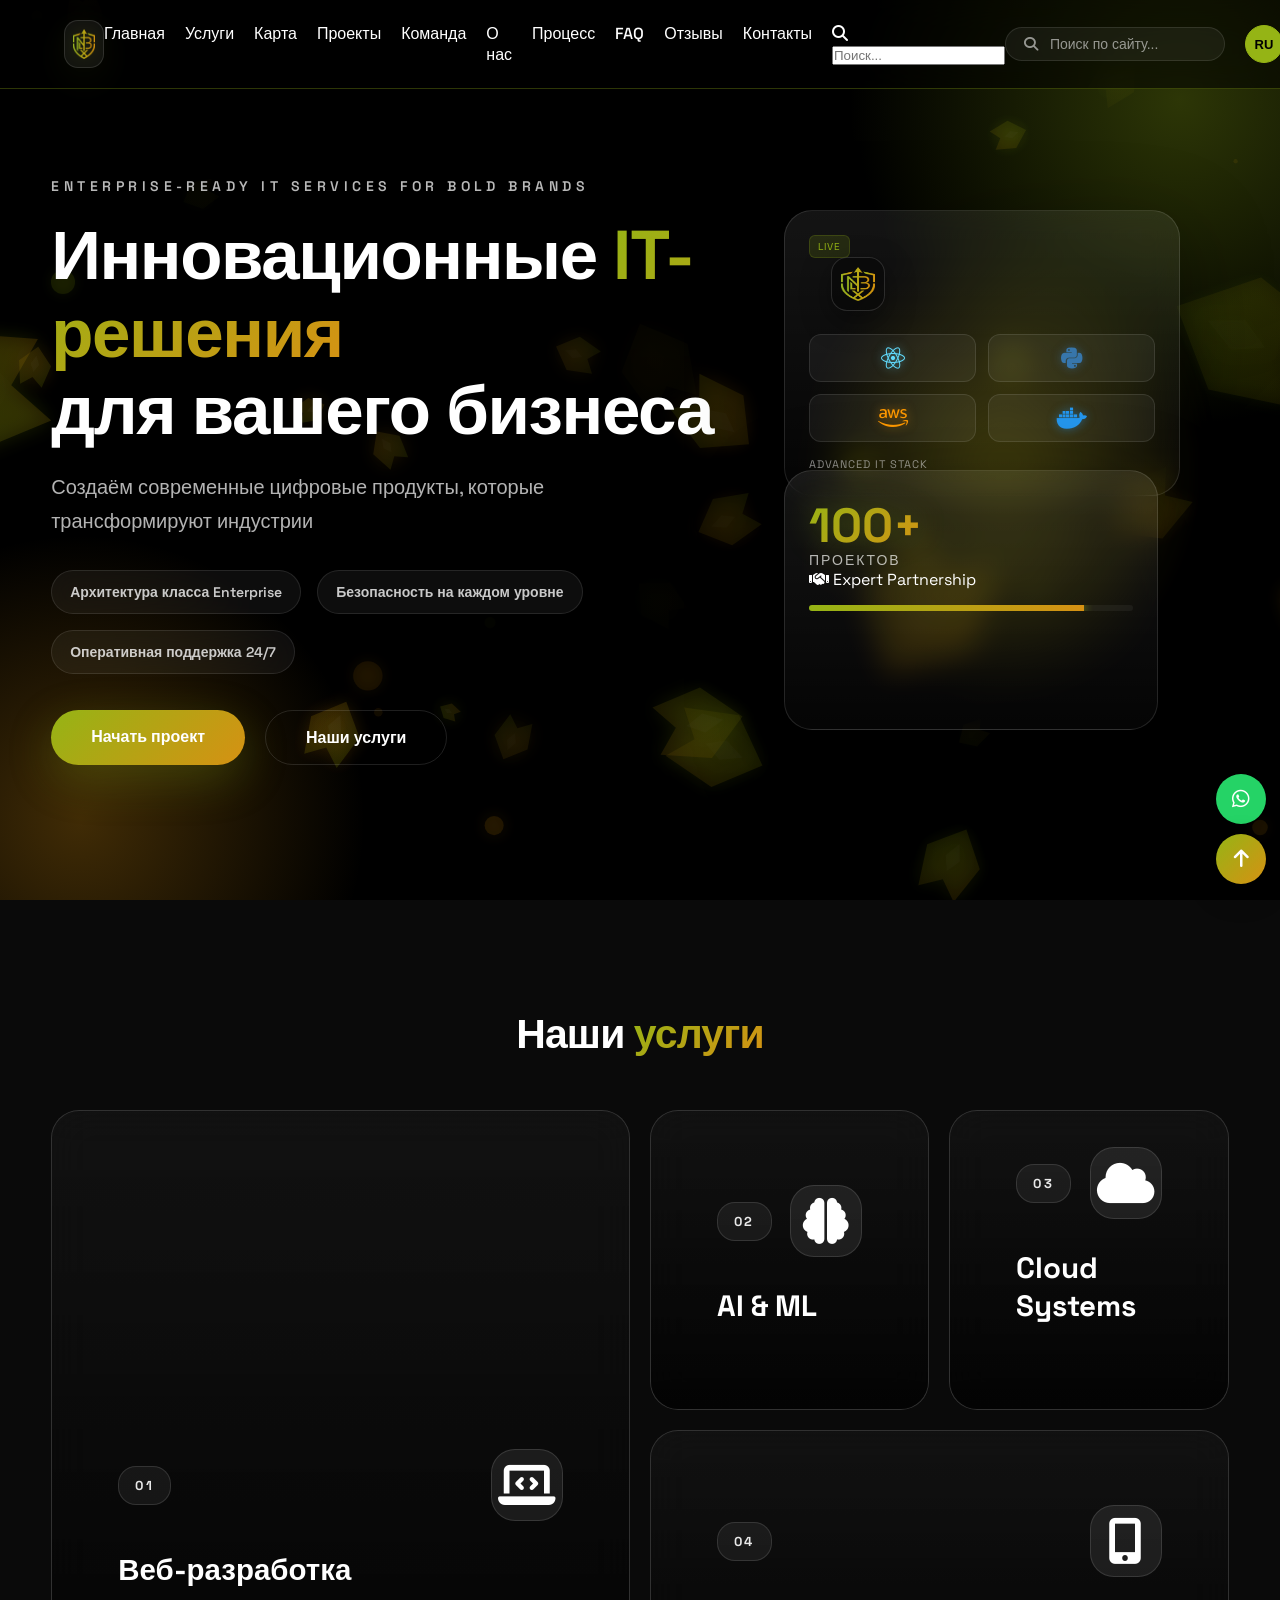
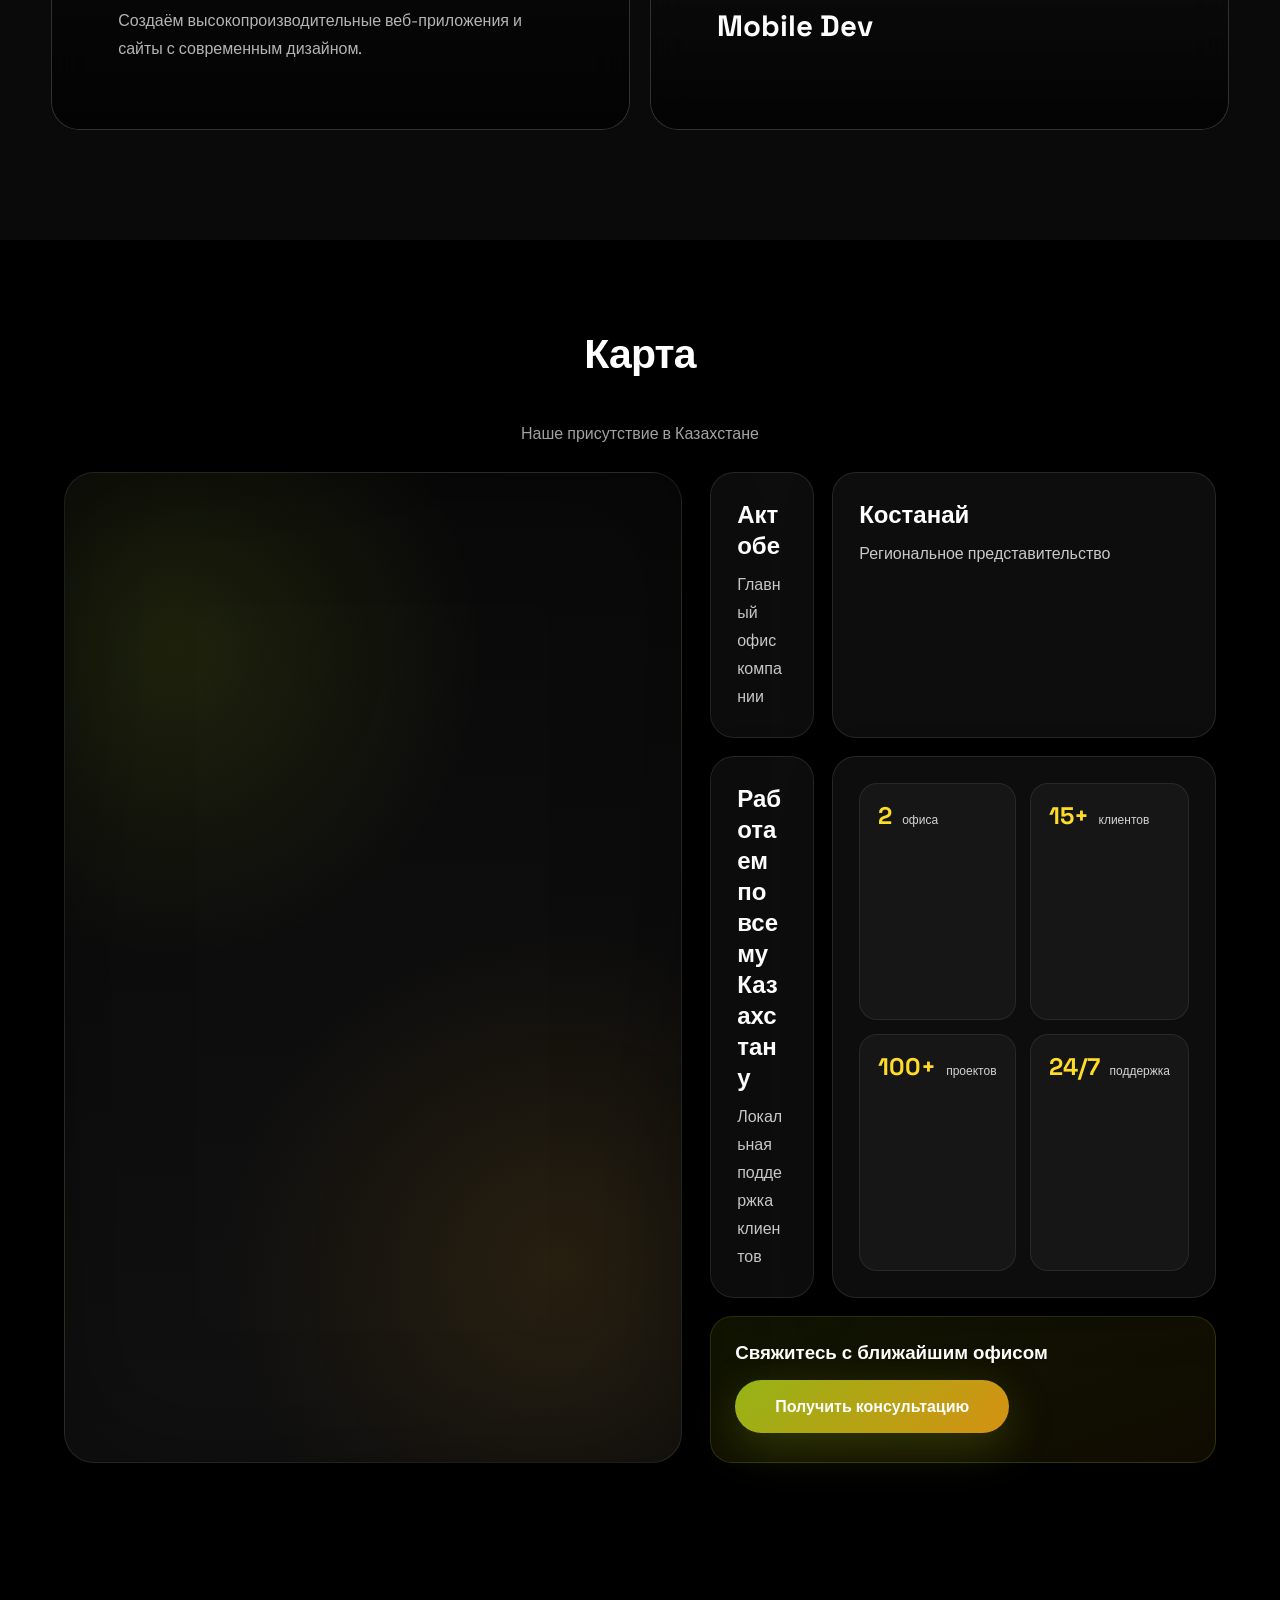
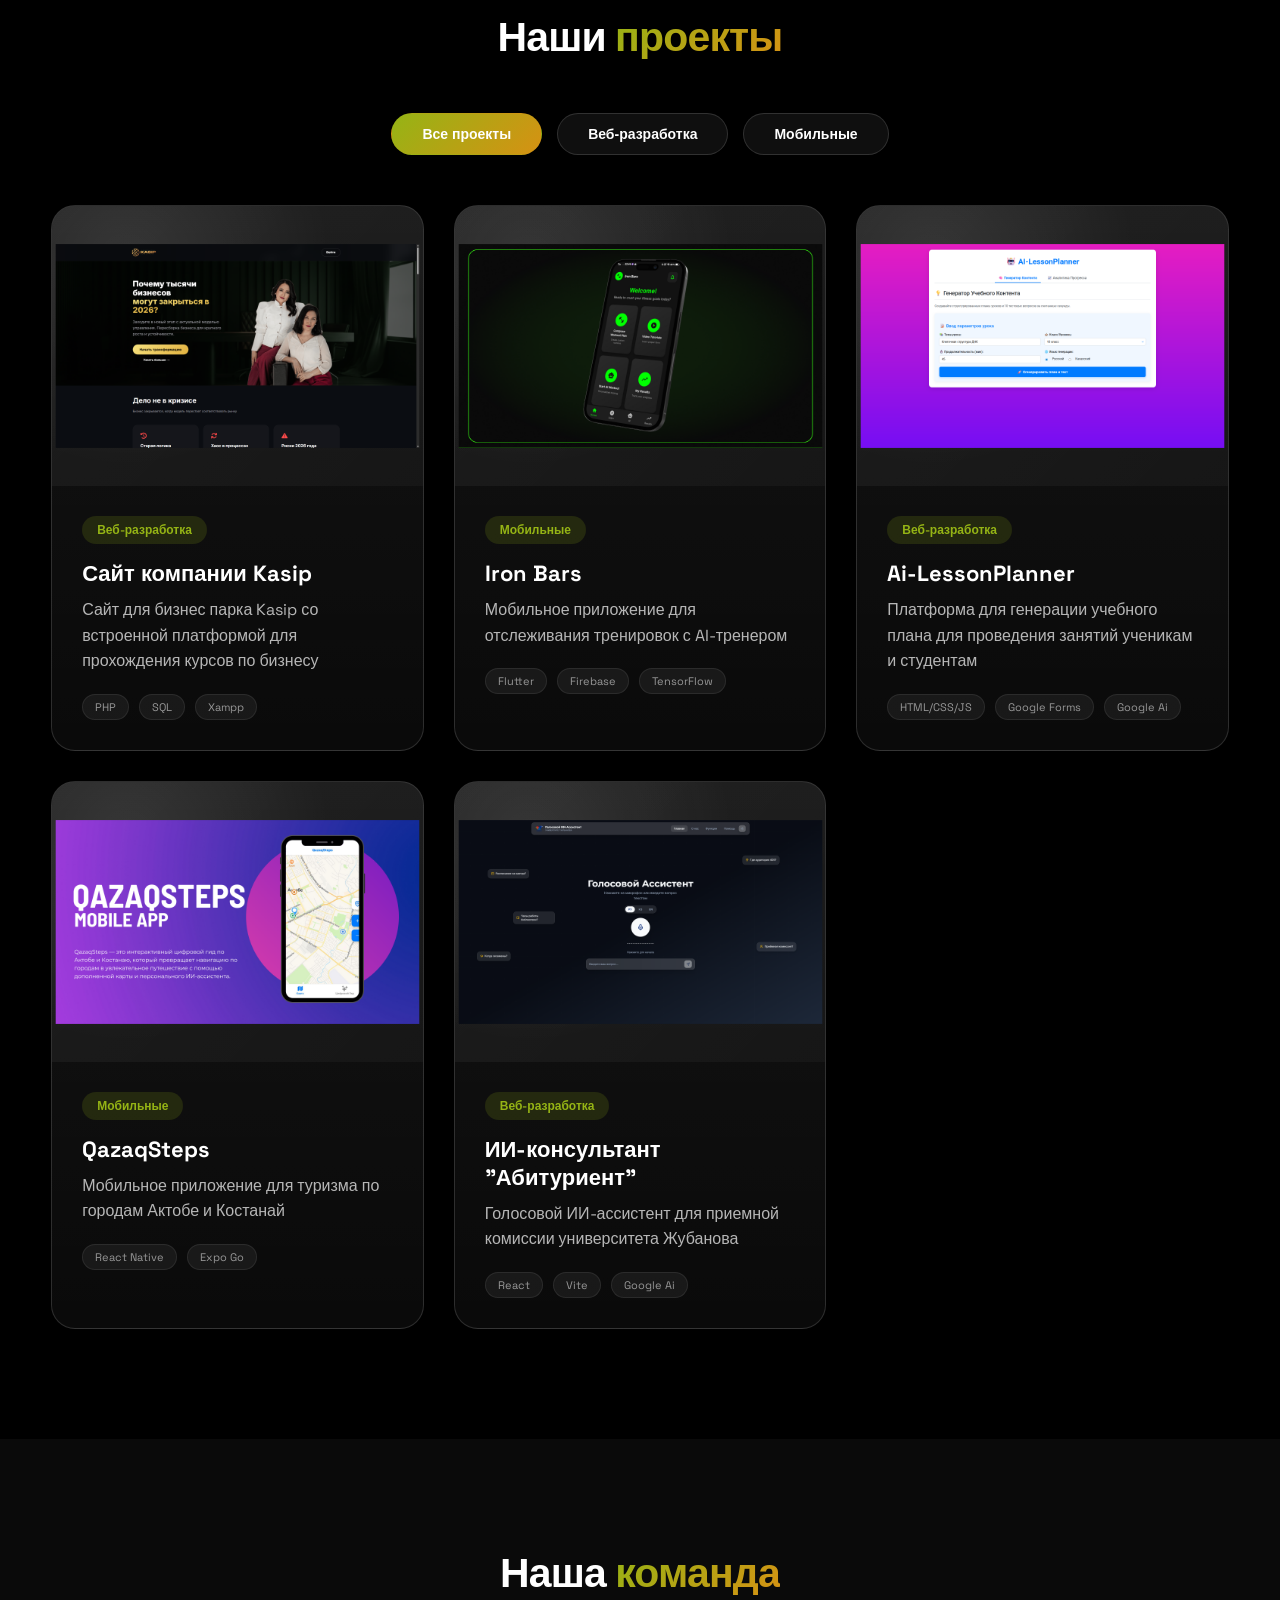
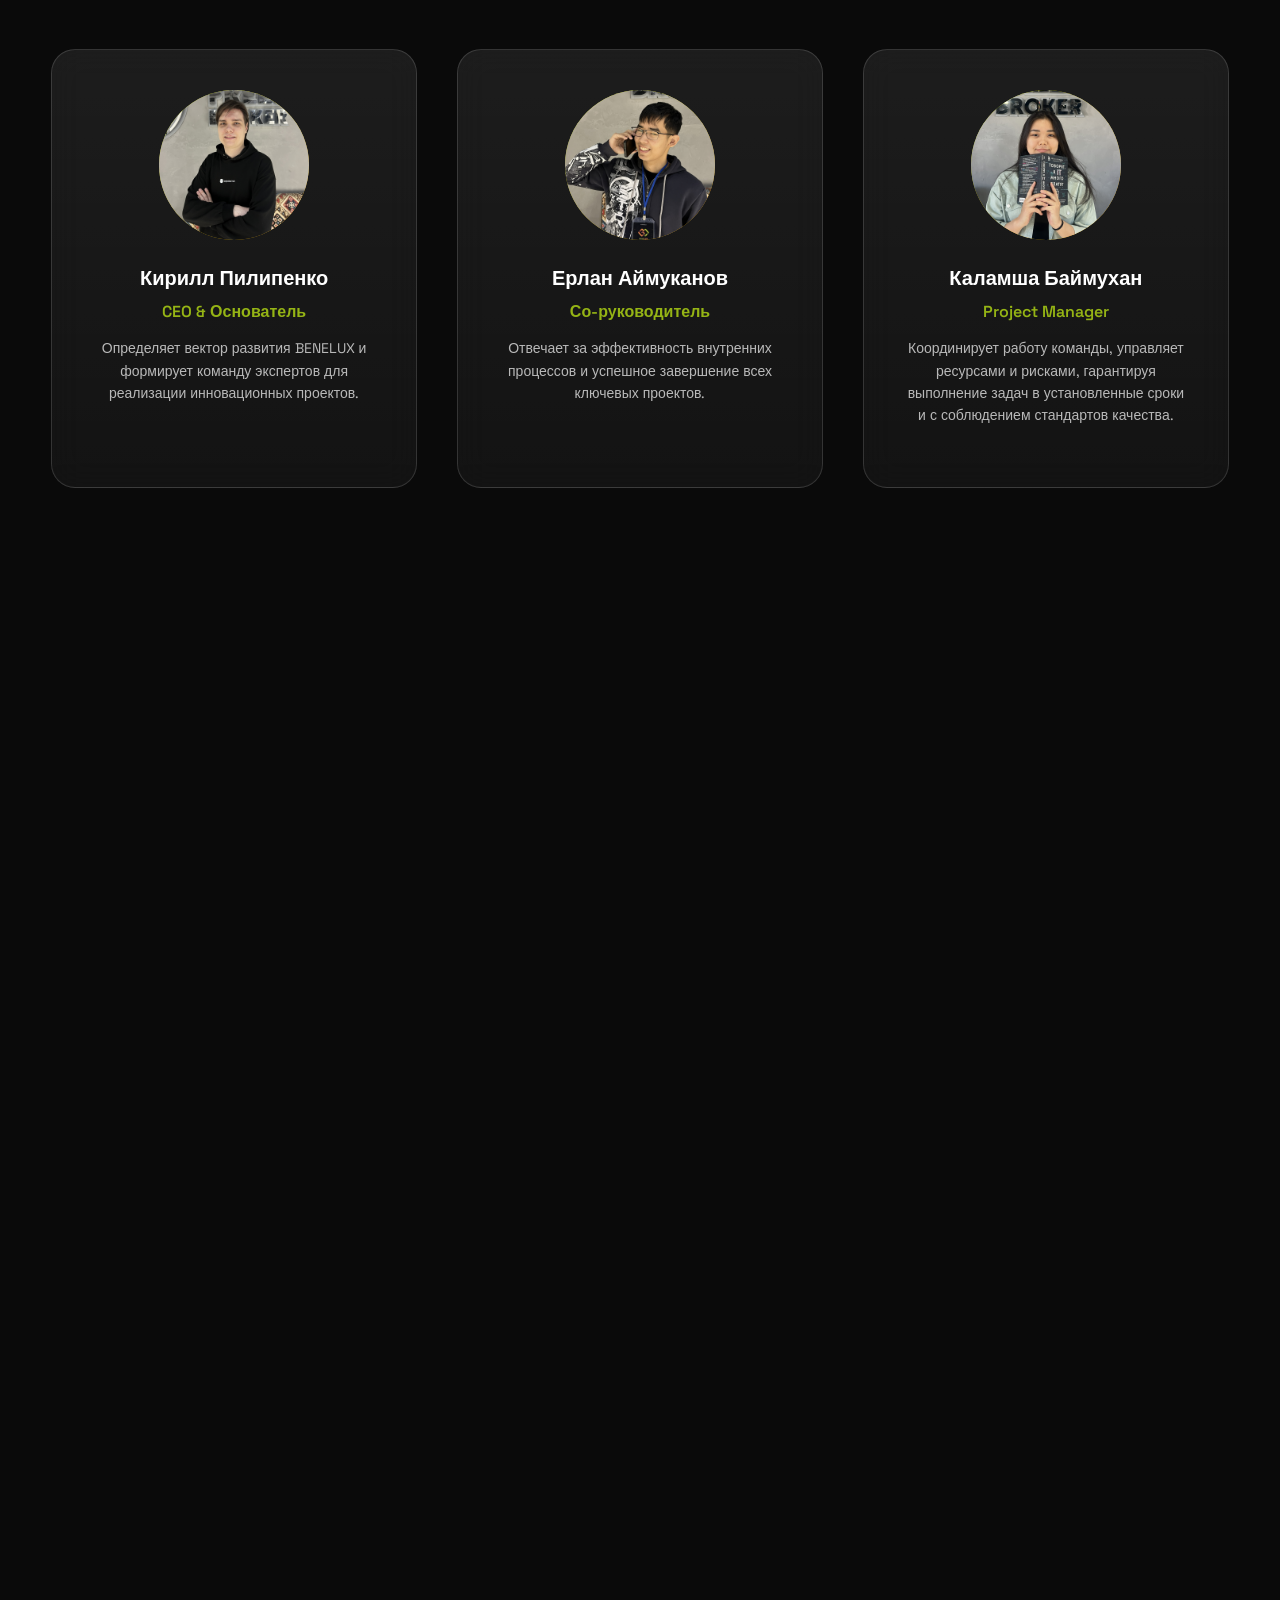
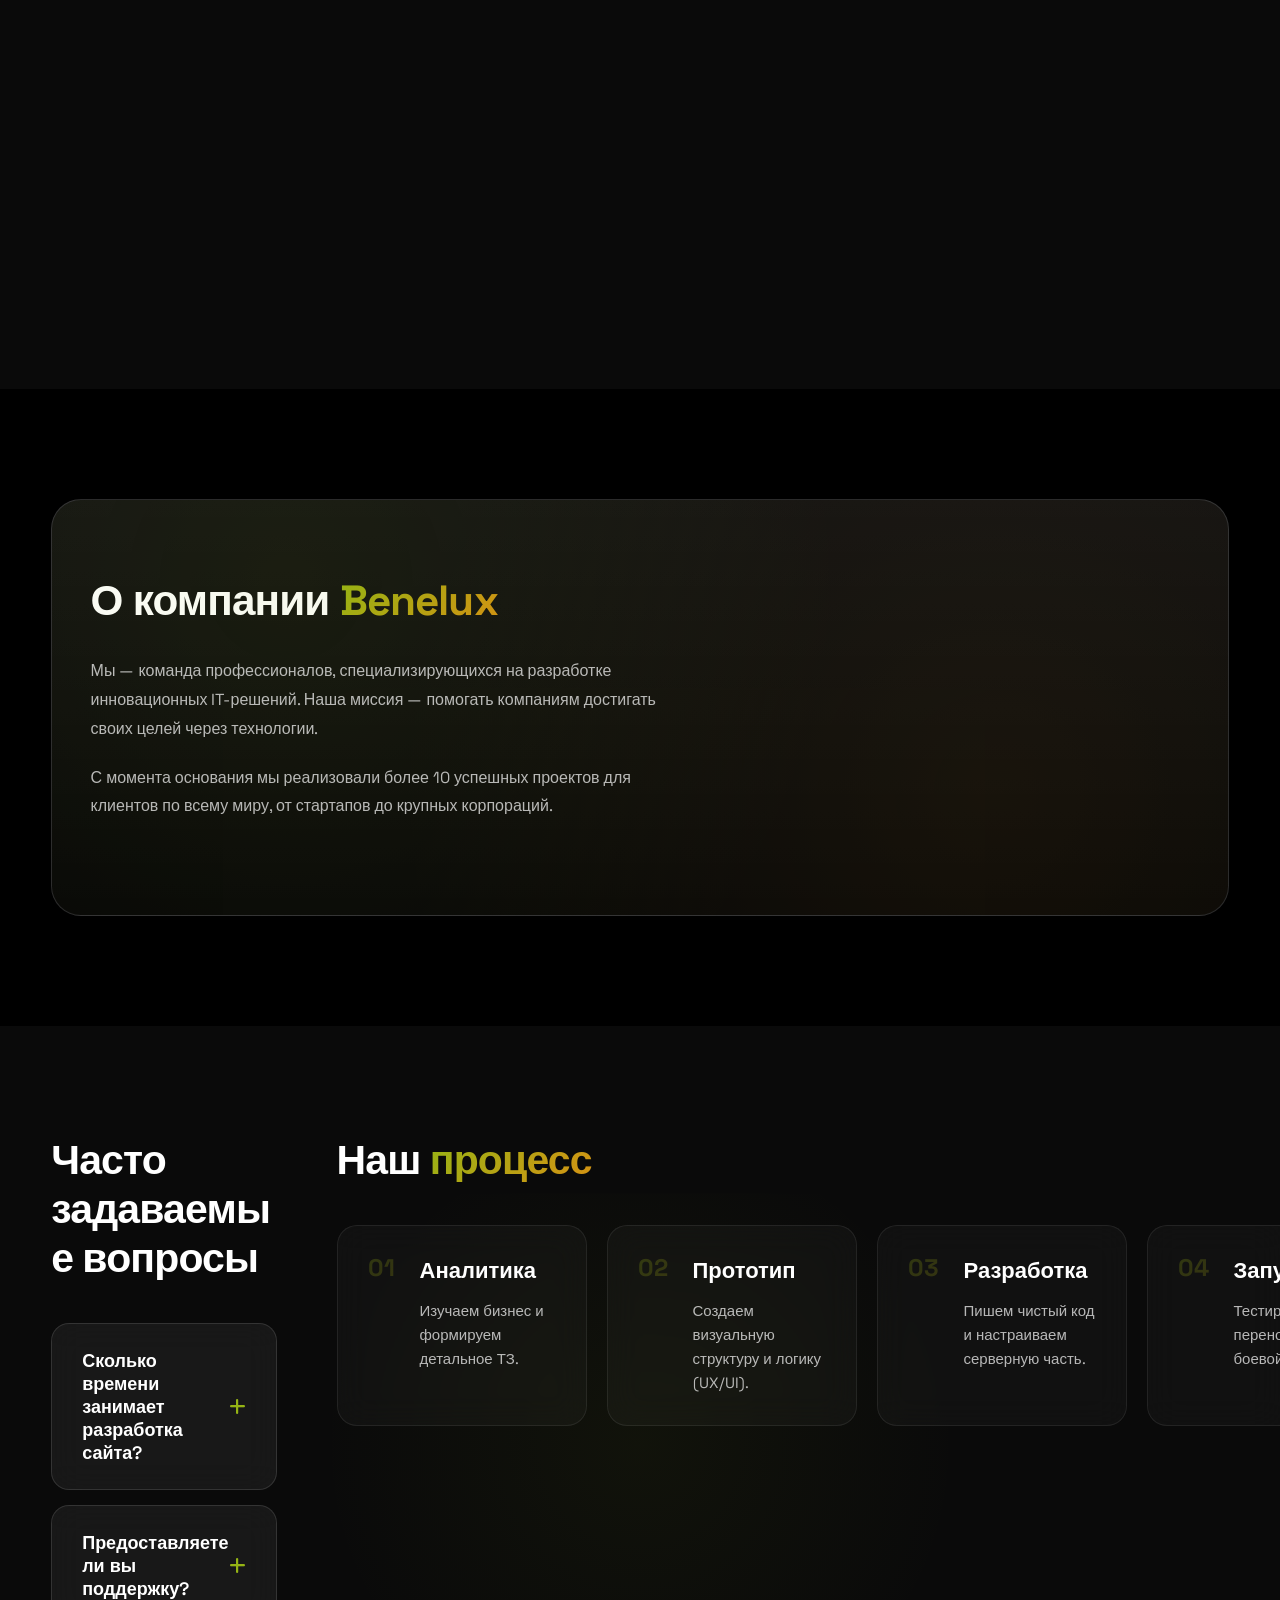
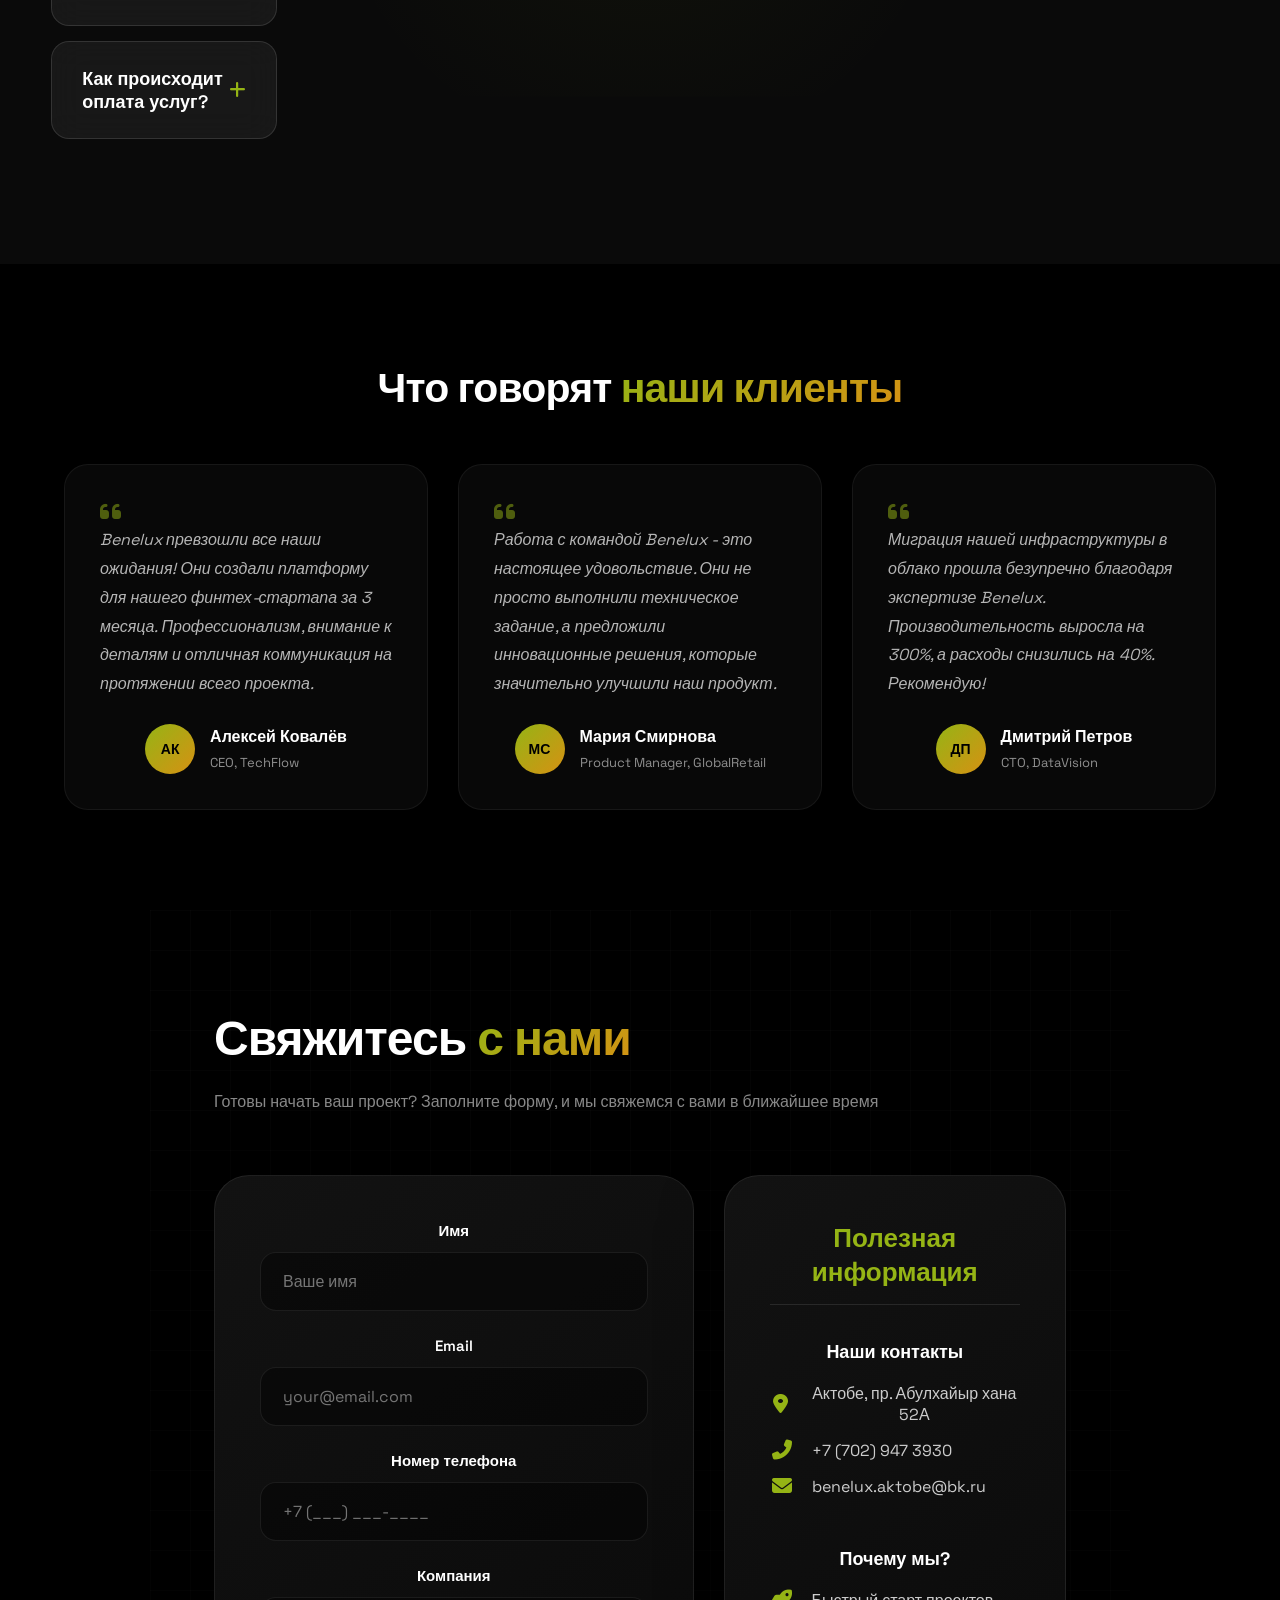
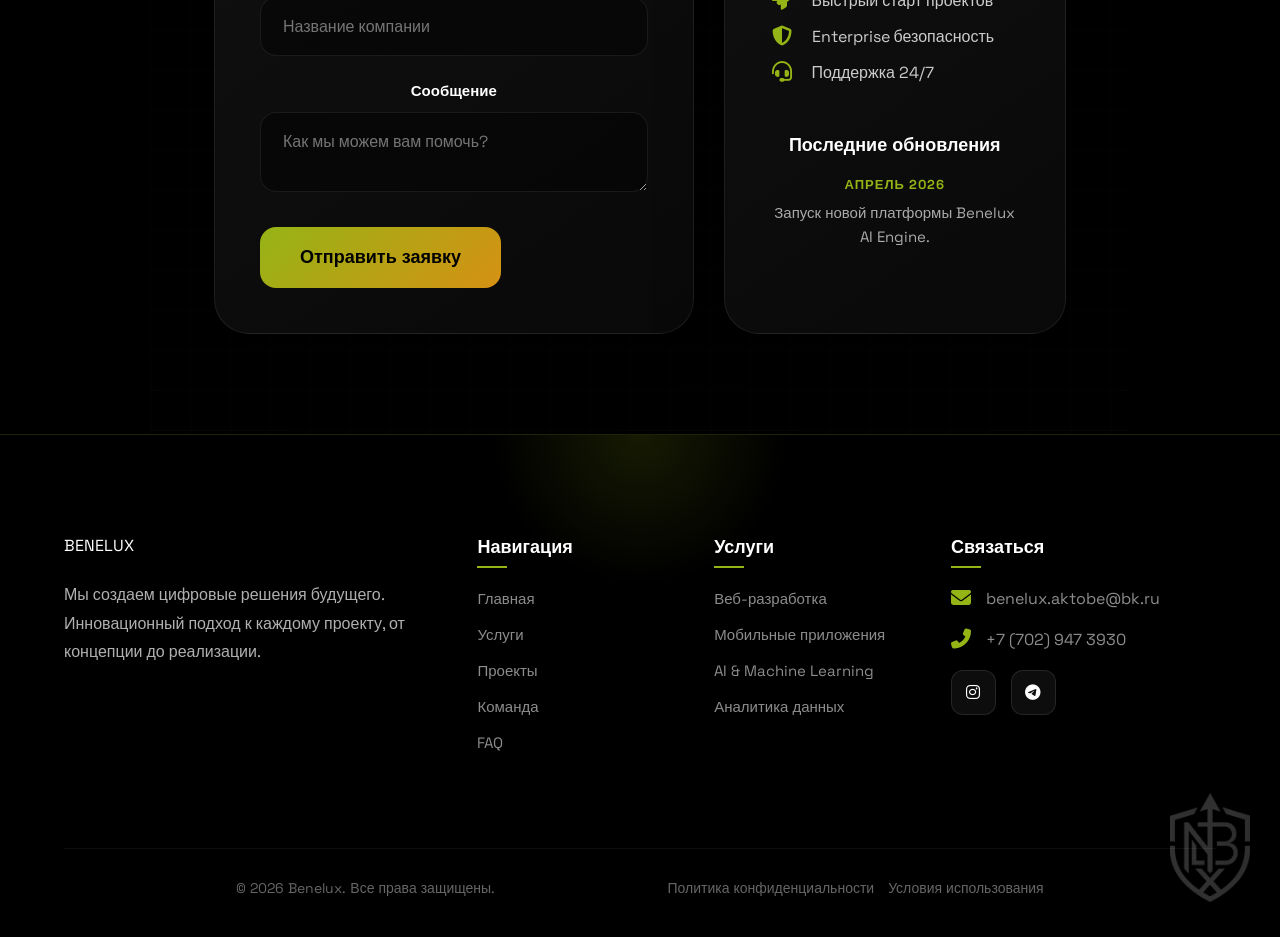
==== commit 02c14f92: "UI overhaul: matched screenshot, added search, FAQ, testimonials, and refined contact section. Optim" ====
--- a/index.html
+++ b/index.html
@@ -28,10 +28,10 @@
     <div class="fx-vignette" aria-hidden="true"></div>
     <header id="header">
         <nav>
-            <div class="logo" onclick="scrollToTop()">
-                <img src="benelux.png" alt="Benelux Logo" class="nav-logo">
-                <span>Benelux</span>
-            </div>
+            <div class="nav-logo-container" onclick="scrollToTop()">
+                <img src="images/new-logo.png" alt="Benelux Logo" class="nav-logo">
+            </div>
+            
             <div class="nav-center" id="navCenter">
                 <ul class="nav-links">
                     <li><a href="#home" onclick="closeMenu()" data-i18n="nav_home">Главная</a></li>
@@ -40,22 +40,34 @@
                     <li><a href="#projects" onclick="closeMenu()" data-i18n="nav_projects">Проекты</a></li>
                     <li><a href="#team" onclick="closeMenu()" data-i18n="nav_team">Команда</a></li>
                     <li><a href="#about" onclick="closeMenu()" data-i18n="nav_about">О нас</a></li>
-                    <li><a href="#process" onclick="closeMenu()" data-i18n="nav_process">Процесс</a></li>
+                    <li><a href="#info-section" onclick="closeMenu()" data-i18n="nav_process">Процесс</a></li>
                     <li><a href="#faq" onclick="closeMenu()" data-i18n="nav_faq">FAQ</a></li>
                     <li><a href="#testimonials" onclick="closeMenu()" data-i18n="nav_testimonials">Отзывы</a></li>
                     <li><a href="#contact" onclick="closeMenu()" data-i18n="nav_contact">Контакты</a></li>
                 </ul>
+                <div class="search-bar-mobile">
+                    <i class="fas fa-search"></i>
+                    <input type="text" placeholder="Поиск..." oninput="handleSearch(this.value)">
+                </div>
                 <div class="language-switcher-mobile">
                     <button class="lang-btn active" id="langRuMobile" onclick="changeLanguage('ru')">RU</button>
                     <button class="lang-btn" id="langKkMobile" onclick="changeLanguage('kk')">ҚЗ</button>
                     <button class="lang-btn" id="langEnMobile" onclick="changeLanguage('en')">EN</button>
                 </div>
             </div>
-            <div class="language-switcher-desktop">
-                <button class="lang-btn active" id="langRu" onclick="changeLanguage('ru')">RU</button>
-                <button class="lang-btn" id="langKk" onclick="changeLanguage('kk')">ҚЗ</button>
-                <button class="lang-btn" id="langEn" onclick="changeLanguage('en')">EN</button>
-            </div>
+
+            <div class="nav-right-container">
+                <div class="search-bar-premium">
+                    <i class="fas fa-search"></i>
+                    <input type="text" id="siteSearch" placeholder="Поиск по сайту..." oninput="handleSearch(this.value)">
+                </div>
+                <div class="language-switcher-desktop">
+                    <button class="lang-btn active" id="langRu" onclick="changeLanguage('ru')">RU</button>
+                    <button class="lang-btn" id="langKk" onclick="changeLanguage('kk')">ҚЗ</button>
+                    <button class="lang-btn" id="langEn" onclick="changeLanguage('en')">EN</button>
+                </div>
+            </div>
+
             <div class="hamburger" id="hamburger" onclick="toggleMenu()">
                 <span></span>
                 <span></span>
@@ -92,15 +104,34 @@
                     <div class="visual-glow"></div>
                     <div class="visual-stack">
                         <div class="visual-card visual-card--top">
-                            <div class="visual-badge">
-                                <img src="benelux.png" alt="Benelux" class="visual-logo">
+                            <div class="visual-card-header">
+                                <div class="visual-badge">
+                                    <img src="images/new-logo.png" alt="Benelux" class="visual-logo">
+                                </div>
+                                <div class="visual-status">Live</div>
                             </div>
-                            <div class="visual-lines">
-                                <span></span><span></span><span></span>
+                            <div class="tech-stack-ui">
+                                <div class="tech-item neon-react" title="React"><i class="fab fa-react"></i></div>
+                                <div class="tech-item neon-python" title="Python"><i class="fab fa-python"></i></div>
+                                <div class="tech-item neon-aws" title="AWS"><i class="fab fa-aws"></i></div>
+                                <div class="tech-item neon-docker" title="Docker"><i class="fab fa-docker"></i></div>
                             </div>
-                        </div>
-                        <div class="visual-card visual-card--mid"></div>
-                        <div class="visual-card visual-card--bot"></div>
+                            <div class="card-footer-text">Advanced IT Stack</div>
+                        </div>
+
+                        <div class="visual-card visual-card--bot">
+                            <div class="stat-content">
+                                <div class="stat-main-large">100+</div>
+                                <div class="stat-label-large">проектов</div>
+                            </div>
+                            <div class="stat-badge-premium">
+                                <i class="fas fa-handshake"></i>
+                                <span>Expert Partnership</span>
+                            </div>
+                            <div class="progress-container-premium">
+                                <div class="progress-fill-premium"></div>
+                            </div>
+                        </div>
                     </div>
                 </div>
             </div>
@@ -110,65 +141,47 @@
     <section class="services" id="services">
         <h2 class="section-title"><span data-i18n="services_title1">Наши</span> <span class="gradient-text"
                 data-i18n="services_title2">услуги</span></h2>
-        <div class="services-grid">
-            <div class="service-card service-card--feature" onclick="openModal('web')">
-                <div class="service-top">
-                    <span class="service-badge">01</span>
-                    <span class="service-icon">💻</span>
-                </div>
-                <h3 data-i18n="service_web_title">Веб-разработка</h3>
-                <p data-i18n="service_web_desc">Создаём высокопроизводительные веб-приложения и сайты с современным
-                    дизайном и безупречной функциональностью</p>
-                <button class="service-btn" data-i18n="service_btn">Подробнее →</button>
-            </div>
-            <div class="service-card service-card--small" onclick="openModal('ai')">
-                <div class="service-top">
-                    <span class="service-badge">02</span>
-                    <span class="service-icon">🤖</span>
-                </div>
-                <h3 data-i18n="service_ai_title">AI & Machine Learning</h3>
-                <p data-i18n="service_ai_desc">Интегрируем искусственный интеллект и машинное обучение в ваши продукты
-                </p>
-                <button class="service-btn" data-i18n="service_btn">Подробнее →</button>
-            </div>
-            <div class="service-card service-card--medium" onclick="openModal('cloud')">
-                <div class="service-top">
-                    <span class="service-badge">03</span>
-                    <span class="service-icon">☁️</span>
-                </div>
-                <h3 data-i18n="service_cloud_title">Облачные решения</h3>
-                <p data-i18n="service_cloud_desc">Проектируем и внедряем масштабируемую облачную инфраструктуру для
-                    вашего бизнеса</p>
-                <button class="service-btn" data-i18n="service_btn">Подробнее →</button>
-            </div>
-            <div class="service-card service-card--wide" onclick="openModal('mobile')">
-                <div class="service-top">
-                    <span class="service-badge">04</span>
-                    <span class="service-icon">📱</span>
-                </div>
-                <h3 data-i18n="service_mobile_title">Мобильные приложения</h3>
-                <p data-i18n="service_mobile_desc">Разрабатываем нативные и кроссплатформенные мобильные приложения для
-                    iOS и Android</p>
-                <button class="service-btn" data-i18n="service_btn">Подробнее →</button>
-            </div>
-            <div class="service-card service-card--small" onclick="openModal('security')">
-                <div class="service-top">
-                    <span class="service-badge">05</span>
-                    <span class="service-icon">🔒</span>
-                </div>
-                <h3 data-i18n="service_security_title">Кибербезопасность</h3>
-                <p data-i18n="service_security_desc">Обеспечиваем комплексную защиту ваших данных и инфраструктуры</p>
-                <button class="service-btn" data-i18n="service_btn">Подробнее →</button>
-            </div>
-            <div class="service-card service-card--medium" onclick="openModal('analytics')">
-                <div class="service-top">
-                    <span class="service-badge">06</span>
-                    <span class="service-icon">📊</span>
-                </div>
-                <h3 data-i18n="service_analytics_title">Аналитика данных</h3>
-                <p data-i18n="service_analytics_desc">Помогаем принимать обоснованные решения на основе анализа больших
-                    данных</p>
-                <button class="service-btn" data-i18n="service_btn">Подробнее →</button>
+        <div class="services-grid bento-grid">
+            <div class="service-card bento-item bento-item--feature" onclick="openModal('web')" style="background-image: url('https://images.unsplash.com/photo-1498050108023-c5249f4df085?q=80&w=1200&auto=format&fit=crop');">
+                <div class="bento-overlay"></div>
+                <div class="service-content-bento">
+                    <div class="service-top">
+                        <span class="service-badge">01</span>
+                        <span class="service-icon"><i class="fas fa-laptop-code"></i></span>
+                    </div>
+                    <h3 data-i18n="service_web_title">Веб-разработка</h3>
+                    <p data-i18n="service_web_desc">Создаём высокопроизводительные веб-приложения и сайты с современным дизайном.</p>
+                </div>
+            </div>
+            <div class="service-card bento-item bento-item--small" onclick="openModal('ai')" style="background-image: url('https://images.unsplash.com/photo-1677442136019-21780ecad995?q=80&w=800&auto=format&fit=crop');">
+                <div class="bento-overlay"></div>
+                <div class="service-content-bento">
+                    <div class="service-top">
+                        <span class="service-badge">02</span>
+                        <span class="service-icon"><i class="fas fa-brain"></i></span>
+                    </div>
+                    <h3 data-i18n="service_ai_title">AI & ML</h3>
+                </div>
+            </div>
+            <div class="service-card bento-item bento-item--medium" onclick="openModal('cloud')" style="background-image: url('https://images.unsplash.com/photo-1451187580459-43490279c0fa?q=80&w=800&auto=format&fit=crop');">
+                <div class="bento-overlay"></div>
+                <div class="service-content-bento">
+                    <div class="service-top">
+                        <span class="service-badge">03</span>
+                        <span class="service-icon"><i class="fas fa-cloud"></i></span>
+                    </div>
+                    <h3 data-i18n="service_cloud_title">Cloud Systems</h3>
+                </div>
+            </div>
+            <div class="service-card bento-item bento-item--wide" onclick="openModal('mobile')" style="background-image: url('https://images.unsplash.com/photo-1512941937669-90a1b58e7e9c?q=80&w=1000&auto=format&fit=crop');">
+                <div class="bento-overlay"></div>
+                <div class="service-content-bento">
+                    <div class="service-top">
+                        <span class="service-badge">04</span>
+                        <span class="service-icon"><i class="fas fa-mobile-alt"></i></span>
+                    </div>
+                    <h3 data-i18n="service_mobile_title">Mobile Dev</h3>
+                </div>
             </div>
         </div>
     </section>
@@ -473,200 +486,211 @@
         </div>
     </section>
 
-    <section class="process" id="process">
+    <section id="info-section">
+        <div class="info-grid">
+            <div class="info-column" id="faq">
+                <h2 class="section-title">
+                    <span data-i18n="faq_title">Часто задаваемые вопросы</span>
+                </h2>
+                <div class="faq-container">
+                    <div class="faq-item">
+                        <div class="faq-question" onclick="toggleFaq(this)">
+                            <span data-i18n="faq_q1">Сколько времени занимает разработка сайта?</span>
+                            <div class="faq-icon"><i class="fas fa-plus"></i></div>
+                        </div>
+                        <div class="faq-answer">
+                            <div class="answer-content">
+                                <p data-i18n="faq_a1">Сроки зависят от сложности проекта. Лендинг мы создаем от 7 дней, а сложный портал — от 1 месяца.</p>
+                            </div>
+                        </div>
+                    </div>
+                    <div class="faq-item">
+                        <div class="faq-question" onclick="toggleFaq(this)">
+                            <span data-i18n="faq_q2">Предоставляете ли вы поддержку?</span>
+                            <div class="faq-icon"><i class="fas fa-plus"></i></div>
+                        </div>
+                        <div class="faq-answer">
+                            <div class="answer-content">
+                                <p data-i18n="faq_a2">Да, мы обеспечиваем техподдержку и мониторинг серверов 24/7 после запуска.</p>
+                            </div>
+                        </div>
+                    </div>
+                    <div class="faq-item">
+                        <div class="faq-question" onclick="toggleFaq(this)">
+                            <span data-i18n="faq_q3">Как происходит оплата услуг?</span>
+                            <div class="faq-icon"><i class="fas fa-plus"></i></div>
+                        </div>
+                        <div class="faq-answer">
+                            <div class="answer-content">
+                                <p data-i18n="faq_a3">Мы работаем по системе 50/50: предоплата перед стартом и финальный расчет по завершении.</p>
+                            </div>
+                        </div>
+                    </div>
+                </div>
+            </div>
+
+            <div class="info-column">
+                <h2 class="section-title">
+                    <span data-i18n="process_title1">Наш</span>
+                    <span class="gradient-text" data-i18n="process_title2">процесс</span>
+                </h2>
+                <div class="process-steps">
+                    <div class="step-card">
+                        <div class="step-number">01</div>
+                        <div class="step-content">
+                            <h3 data-i18n="step1_title">Аналитика</h3>
+                            <p data-i18n="step1_desc">Изучаем бизнес и формируем детальное ТЗ.</p>
+                        </div>
+                    </div>
+                    <div class="step-card">
+                        <div class="step-number">02</div>
+                        <div class="step-content">
+                            <h3 data-i18n="step2_title">Прототип</h3>
+                            <p data-i18n="step2_desc">Создаем визуальную структуру и логику (UX/UI).</p>
+                        </div>
+                    </div>
+                    <div class="step-card">
+                        <div class="step-number">03</div>
+                        <div class="step-content">
+                            <h3 data-i18n="step3_title">Разработка</h3>
+                            <p data-i18n="step3_desc">Пишем чистый код и настраиваем серверную часть.</p>
+                        </div>
+                    </div>
+                    <div class="step-card">
+                        <div class="step-number">04</div>
+                        <div class="step-content">
+                            <h3 data-i18n="step4_title">Запуск</h3>
+                            <p data-i18n="step4_desc">Тестируем и переносим на боевой сервер.</p>
+                        </div>
+                    </div>
+                </div>
+            </div>
+        </div>
+    </section>
+
+    <section class="testimonials-section" id="testimonials">
+        <h2 class="section-title"><span data-i18n="testimonials_title1">Что говорят</span> <span class="gradient-text" data-i18n="testimonials_title2">наши клиенты</span></h2>
+        <div class="testimonials-container-premium">
+            <div class="testimonial-card-premium">
+                <div class="testimonial-content">
+                    <i class="fas fa-quote-left quote-icon"></i>
+                    <p data-i18n="testimonial1_text">Benelux превзошли все наши ожидания! Они создали платформу для нашего финтех-стартапа за 3 месяца. Профессионализм, внимание к деталям и отличная коммуникация на протяжении всего проекта.</p>
+                </div>
+                <div class="testimonial-author">
+                    <div class="author-avatar-premium">АК</div>
+                    <div class="author-info">
+                        <h4 data-i18n="testimonial1_name">Алексей Ковалёв</h4>
+                        <span class="author-role">CEO, TechFlow</span>
+                    </div>
+                </div>
+            </div>
+            <div class="testimonial-card-premium">
+                <div class="testimonial-content">
+                    <i class="fas fa-quote-left quote-icon"></i>
+                    <p data-i18n="testimonial2_text">Работа с командой Benelux - это настоящее удовольствие. Они не просто выполнили техническое задание, а предложили инновационные решения, которые значительно улучшили наш продукт.</p>
+                </div>
+                <div class="testimonial-author">
+                    <div class="author-avatar-premium">МС</div>
+                    <div class="author-info">
+                        <h4 data-i18n="testimonial2_name">Мария Смирнова</h4>
+                        <span class="author-role">Product Manager, GlobalRetail</span>
+                    </div>
+                </div>
+            </div>
+            <div class="testimonial-card-premium">
+                <div class="testimonial-content">
+                    <i class="fas fa-quote-left quote-icon"></i>
+                    <p data-i18n="testimonial3_text">Миграция нашей инфраструктуры в облако прошла безупречно благодаря экспертизе Benelux. Производительность выросла на 300%, а расходы снизились на 40%. Рекомендую!</p>
+                </div>
+                <div class="testimonial-author">
+                    <div class="author-avatar-premium">ДП</div>
+                    <div class="author-info">
+                        <h4 data-i18n="testimonial3_name">Дмитрий Петров</h4>
+                        <span class="author-role">CTO, DataVision</span>
+                    </div>
+                </div>
+            </div>
+        </div>
+    </section>
+
+    <section class="contact" id="contact">
         <h2 class="section-title">
-            <span data-i18n="process_title1">Наш</span>
-            <span class="gradient-text" data-i18n="process_title2">процесс</span>
+            <span data-i18n="contact_title1">Свяжитесь</span> 
+            <span class="gradient-text" data-i18n="contact_title2">с нами</span>
         </h2>
-        <div class="process-steps">
-            <div class="step-card">
-                <div class="step-number">01</div>
-                <h3 data-i18n="step1_title">Аналитика</h3>
-                <p data-i18n="step1_desc">Изучаем ваш бизнес, конкурентов и формируем детальное ТЗ.</p>
-            </div>
-            <div class="step-card">
-                <div class="step-number">02</div>
-                <h3 data-i18n="step2_title">Прототип</h3>
-                <p data-i18n="step2_desc">Создаем визуальную структуру и логику взаимодействия (UX/UI).</p>
-            </div>
-            <div class="step-card">
-                <div class="step-number">03</div>
-                <h3 data-i18n="step3_title">Разработка</h3>
-                <p data-i18n="step3_desc">Пишем чистый код и настраиваем серверную часть проекта.</p>
-            </div>
-            <div class="step-card">
-                <div class="step-number">04</div>
-                <h3 data-i18n="step4_title">Запуск</h3>
-                <p data-i18n="step4_desc">Тестируем, переносим на боевой сервер и обучаем вашу команду.</p>
-            </div>
-        </div>
-    </section>
-
-    <section class="testimonials" id="testimonials">
-        <h2 class="section-title"><span data-i18n="testimonials_title1">Что говорят</span> <span class="gradient-text"
-                data-i18n="testimonials_title2">наши клиенты</span></h2>
-        <div class="testimonials-container">
-            <button class="slider-arrow prev" onclick="changeTestimonial(-1)">←</button>
-            <button class="slider-arrow next" onclick="changeTestimonial(1)">→</button>
-            <div class="testimonials-wrapper">
-                <div class="testimonials-track" id="testimonialsTrack">
-                    <div class="testimonial-card">
-                        <div class="testimonial-quote" data-i18n="testimonial1_text">
-                            Сайт оставляет очень хорошее впечатление: современный дизайн, понятная структура и удобная
-                            навигация.
-                            Информация изложена чётко и логично, легко найти нужные разделы. Видно, что сайт продуман с
-                            точки зрения пользователя.
-                            При небольшом усилении продающих акцентов и доработке деталей можно смело довести до
-                            идеального уровня.
-                        </div>
-                        <div class="testimonial-author">
-                            <div class="author-avatar">ГК</div>
-                            <div class="author-info">
-                                <div class="author-name" data-i18n="testimonial1_name">Гульдана Кенжегара</div>
-                                <div class="author-position">Эксперт по маркетиингу</div>
-                                <div class="author-company">Бизнес парк Kasip</div>
-                            </div>
-                        </div>
-                        <div class="testimonial-rating">⭐⭐⭐⭐⭐</div>
-                    </div>
-                    <div class="testimonial-card">
-                        <div class="testimonial-quote" data-i18n="testimonial2_text">
-                            Хочется выразить благодарность одному из разработчиков данной компании за профессионализм и
-                            отличную работу.
-                            Он с нуля создал сайт, который не только выглядит как современный лендинг, но и включает
-                            полноценную образовательную платформу.
-                            Всё работает стабильно: личные кабинеты, загрузка видеоуроков и материалов, отслеживание
-                            прогресса пользователей.
-                            Работать с ним было легко и комфортно — всегда на связи и решает задачи быстро. Спасибо за
-                            качественный результат!
-                        </div>
-                        <div class="testimonial-author">
-                            <div class="author-avatar">МБ</div>
-                            <div class="author-info">
-                                <div class="author-name" data-i18n="testimonial2_name">Меруерт Бассен</div>
-                                <div class="author-position">Со-руководитель и финансист</div>
-                                <div class="author-company">Бизнес парк Kasip</div>
-                            </div>
-                        </div>
-                        <div class="testimonial-rating">⭐⭐⭐⭐⭐</div>
-                    </div>
-                    <!--<div class="testimonial-card">
-                        <div class="testimonial-quote" data-i18n="testimonial3_text">
-                            Миграция нашей инфраструктуры в облако прошла безупречно благодаря экспертизе Benelux.
-                            Производительность выросла на 300%, а расходы снизились на 40%. Рекомендую!
-                        </div>
-                        <div class="testimonial-author">
-                            <div class="author-avatar">ДП</div>
-                            <div class="author-info">
-                                <div class="author-name" data-i18n="testimonial3_name">Дмитрий Петров</div>
-                                <div class="author-position">IT Director</div>
-                                <div class="author-company">GlobalTrade Inc</div>
-                            </div>
-                        </div>
-                        <div class="testimonial-rating">⭐⭐⭐⭐⭐</div>
-                    </div>-->
-                </div>
-            </div>
-            <div class="slider-nav">
-                <button class="slider-dot active" onclick="goToTestimonial(0)"></button>
-                <!--<button class="slider-dot" onclick="goToTestimonial(1)"></button>
-                <button class="slider-dot" onclick="goToTestimonial(2)"></button>-->
-            </div>
-        </div>
-    </section>
-
-    <section class="faq" id="faq">
-        <div class="container">
-            <h2 class="section-title">
-                <span data-i18n="faq_title">Часто задаваемые вопросы</span>
-            </h2>
-
-            <div class="faq-container">
-                <div class="faq-item">
-                    <div class="faq-question" onclick="toggleFaq(this)">
-                        <span data-i18n="faq_q1">Сколько времени занимает разработка сайта?</span>
-                        <div class="faq-icon">
-                            <i class="fas fa-plus"></i>
-                        </div>
-                    </div>
-                    <div class="faq-answer">
-                        <div class="answer-content">
-                            <p data-i18n="faq_a1">
-                                Сроки зависят от сложности проекта. Лендинг мы создаем от 7 дней,
-                                а сложный корпоративный портал или интернет-магазин — от 1 месяца.
-                                Каждый этап фиксируется в договоре.
-                            </p>
-                        </div>
-                    </div>
-                </div>
-
-                <div class="faq-item">
-                    <div class="faq-question" onclick="toggleFaq(this)">
-                        <span data-i18n="faq_q2">Предоставляете ли вы поддержку после запуска?</span>
-                        <div class="faq-icon">
-                            <i class="fas fa-plus"></i>
-                        </div>
-                    </div>
-                    <div class="faq-answer">
-                        <div class="answer-content">
-                            <p data-i18n="faq_a2">
-                                Да, мы не бросаем проекты. В стоимость включена техническая поддержка
-                                в течение первого месяца, а также мониторинг серверов 24/7 и оперативное
-                                исправление любых ошибок.
-                            </p>
-                        </div>
-                    </div>
-                </div>
-
-                <div class="faq-item">
-                    <div class="faq-question" onclick="toggleFaq(this)">
-                        <span data-i18n="faq_q3">Как происходит оплата услуг?</span>
-                        <div class="faq-icon">
-                            <i class="fas fa-plus"></i>
-                        </div>
-                    </div>
-                    <div class="faq-answer">
-                        <div class="answer-content">
-                            <p data-i18n="faq_a3">
-                                Обычно мы работаем по системе 50/50: предоплата перед стартом
-                                и финальный расчет после приема всех работ. Возможна поэтапная
-                                оплата для крупных проектов.
-                            </p>
-                        </div>
-                    </div>
-                </div>
-            </div>
-        </div>
-    </section>
-
-    <section class="contact" id="contact">
-        <h2 class="section-title"><span data-i18n="contact_title1">Свяжитесь</span> <span class="gradient-text"
-                data-i18n="contact_title2">с нами</span></h2>
-        <p class="contact-subtitle" data-i18n="contact_subtitle">Готовы начать ваш проект? Заполните
-            форму, и мы свяжемся с вами в ближайшее время</p>
-        <form class="contact-form" id="contactForm">
-            <div class="form-group">
-                <label data-i18n="form_name">Имя</label>
-                <input type="text" id="name" required placeholder="">
-            </div>
-            <div class="form-group">
-                <label>Email</label>
-                <input type="email" id="email" required placeholder="your@email.com">
-            </div>
-            <div class="form-group">
-                <label data-i18n="form_phone">Номер телефон</label>
-                <input type="phone" id="phone" required placeholder="">
-            </div>
-            <div class="form-group">
-                <label data-i18n="form_company">Компания</label>
-                <input type="text" id="company" placeholder="">
-            </div>
-            <div class="form-group">
-                <label data-i18n="form_message">Сообщение</label>
-                <textarea id="message" required placeholder=""></textarea>
-            </div>
-            <button type="submit" class="btn-primary" data-i18n="form_submit">Отправить заявку</button>
-        </form>
+        <p class="contact-subtitle" data-i18n="contact_subtitle">Готовы начать ваш проект? Заполните форму, и мы свяжемся с вами в ближайшее время</p>
+        
+        <div class="contact-container-premium">
+            <form class="contact-form-premium" id="contactForm">
+                <div class="form-group-premium">
+                    <label data-i18n="form_name">Имя</label>
+                    <input type="text" id="name" required placeholder="Ваше имя">
+                </div>
+                <div class="form-group-premium">
+                    <label>Email</label>
+                    <input type="email" id="email" required placeholder="your@email.com">
+                </div>
+                <div class="form-group-premium">
+                    <label data-i18n="form_phone">Номер телефона</label>
+                    <input type="text" id="phone" required placeholder="+7 (___) ___-____">
+                </div>
+                <div class="form-group-premium">
+                    <label data-i18n="form_company">Компания</label>
+                    <input type="text" id="company" placeholder="Название компании">
+                </div>
+                <div class="form-group-premium">
+                    <label data-i18n="form_message">Сообщение</label>
+                    <textarea id="message" required placeholder="Как мы можем вам помочь?"></textarea>
+                </div>
+                <button type="submit" class="btn-primary-premium" data-i18n="form_submit">Отправить заявку</button>
+            </form>
+
+            <div class="contact-info-premium">
+                <div class="info-card-premium">
+                    <h3 class="info-title-premium">Полезная информация</h3>
+                    <div class="info-divider"></div>
+                    
+                    <div class="info-section-premium">
+                        <h4>Наши контакты</h4>
+                        <div class="info-item-premium">
+                            <i class="fas fa-map-marker-alt"></i>
+                            <span>Актобе, пр. Абулхайыр хана 52А</span>
+                        </div>
+                        <div class="info-item-premium">
+                            <i class="fas fa-phone-alt"></i>
+                            <span>+7 (702) 947 3930</span>
+                        </div>
+                        <div class="info-item-premium">
+                            <i class="fas fa-envelope"></i>
+                            <span>benelux.aktobe@bk.ru</span>
+                        </div>
+                    </div>
+
+                    <div class="info-section-premium">
+                        <h4>Почему мы?</h4>
+                        <div class="info-item-premium">
+                            <i class="fas fa-rocket"></i>
+                            <span>Быстрый старт проектов</span>
+                        </div>
+                        <div class="info-item-premium">
+                            <i class="fas fa-shield-alt"></i>
+                            <span>Enterprise безопасность</span>
+                        </div>
+                        <div class="info-item-premium">
+                            <i class="fas fa-headset"></i>
+                            <span>Поддержка 24/7</span>
+                        </div>
+                    </div>
+
+                    <div class="info-section-premium">
+                        <h4>Последние обновления</h4>
+                        <div class="update-chip-premium">АПРЕЛЬ 2026</div>
+                        <p class="update-text-premium">Запуск новой платформы Benelux AI Engine.</p>
+                    </div>
+                </div>
+            </div>
+        </div>
+        
         <div class="success-message" id="successMessage" data-i18n="form_success">
             ✅ Спасибо за заявку! Мы свяжемся с вами в ближайшее время.
         </div>
@@ -728,6 +752,9 @@
             <div class="footer-legal">
                 <a href="#">Политика конфиденциальности</a>
                 <a href="#">Условия использования</a>
+            </div>
+            <div class="footer-watermark">
+                <img src="images/new-logo.png" alt="Benelux Watermark" class="watermark-logo">
             </div>
         </div>
     </footer>
--- a/css/style.css
+++ b/css/style.css
@@ -105,33 +105,35 @@
     align-items: center;
     max-width: 1400px;
     margin: 0 auto;
+    position: relative;
 }
 
 .nav-center {
     display: flex;
     align-items: center;
-    gap: 40px;
-    flex: 1;
+    gap: 20px;
     justify-content: center;
 }
 
-.logo {
-    display: inline-flex;
+.nav-logo-container {
+    display: flex;
     align-items: center;
-    gap: 12px;
-    font-size: 22px;
-    font-weight: 800;
-    text-transform: uppercase;
-    letter-spacing: 0.15em;
-    color: #fff;
     cursor: pointer;
-    transition: transform 0.3s, opacity 0.3s;
-}
-
-.logo:hover {
-    transform: translateY(-1px) scale(1.02);
-    opacity: 0.95;
-}
+    transition: transform 0.3s ease;
+    flex-shrink: 0;
+}
+
+.nav-logo-container:hover {
+    transform: scale(1.05);
+}
+
+.nav-logo-container img {
+    max-width: 40px;
+    height: auto;
+    filter: drop-shadow(0 0 10px rgba(149, 180, 21, 0.3));
+}
+
+
 
 .nav-logo {
     width: 42px;
@@ -151,30 +153,79 @@
 }
 
 .lang-btn {
-    padding: 8px 15px;
-    background: transparent;
-    border: 1px solid var(--stroke);
+    width: 38px;
+    height: 38px;
+    display: flex;
+    align-items: center;
+    justify-content: center;
+    background: #000000;
+    border: 1px solid rgba(255, 255, 255, 0.15);
     color: var(--text);
-    border-radius: 20px;
+    border-radius: 50%;
     cursor: pointer;
     transition: all 0.3s;
+    font-size: 13px;
+    font-weight: 700;
+    padding: 0;
+}
+
+.lang-btn:hover {
+    border-color: var(--brand-1);
+    background: rgba(149, 180, 21, 0.1);
+}
+
+.lang-btn.active {
+    background: var(--brand-1);
+    color: #000;
+    border-color: var(--brand-1);
+}
+
+.nav-right-container {
+    display: flex;
+    align-items: center;
+    gap: 20px;
+}
+
+.search-bar-premium {
+    position: relative;
+    display: flex;
+    align-items: center;
+    background: rgba(255, 255, 255, 0.05);
+    border: 1px solid rgba(255, 255, 255, 0.1);
+    border-radius: 30px;
+    padding: 8px 18px;
+    transition: all 0.3s ease;
+    width: 220px;
+}
+
+.search-bar-premium:focus-within {
+    background: rgba(255, 255, 255, 0.08);
+    border-color: var(--brand-1);
+    width: 260px;
+}
+
+.search-bar-premium i {
+    color: var(--muted-2);
     font-size: 14px;
-    font-weight: 600;
-}
-
-.lang-btn:hover {
-    border-color: color-mix(in srgb, var(--brand-1), transparent 35%);
-    background: color-mix(in srgb, var(--brand-1), transparent 88%);
-}
-
-.lang-btn.active {
-    background: linear-gradient(135deg, var(--brand-1) 0%, var(--brand-2) 100%);
-    border-color: transparent;
+    margin-right: 12px;
+}
+
+.search-bar-premium input {
+    background: transparent;
+    border: none;
+    color: #fff;
+    font-size: 14px;
+    width: 100%;
+    outline: none;
+}
+
+.search-bar-premium input::placeholder {
+    color: var(--muted-2);
 }
 
 .nav-links {
     display: flex;
-    gap: 40px;
+    gap: 20px;
     list-style: none;
 }
 
@@ -260,6 +311,30 @@
         border-top: 1px solid color-mix(in srgb, var(--brand-1), transparent 70%);
         margin-top: auto;
         gap: 10px;
+    }
+
+    .search-bar-mobile {
+        width: 100%;
+        display: flex;
+        align-items: center;
+        background: rgba(255, 255, 255, 0.05);
+        border: 1px solid rgba(255, 255, 255, 0.1);
+        border-radius: 12px;
+        padding: 12px 15px;
+        margin: 20px 0;
+    }
+
+    .search-bar-mobile i {
+        color: var(--brand-1);
+        margin-right: 12px;
+    }
+
+    .search-bar-mobile input {
+        background: transparent;
+        border: none;
+        color: #fff;
+        width: 100%;
+        outline: none;
     }
 
     .nav-center {
@@ -523,58 +598,226 @@
     position: relative;
     width: min(440px, 100%);
     height: min(520px, 100%);
+    transform-style: preserve-3d;
+    perspective: 1200px;
 }
 
 .visual-card {
     position: absolute;
     inset: 0;
     border-radius: 28px;
-    background: linear-gradient(180deg, rgba(255, 255, 255, 0.10), rgba(255, 255, 255, 0.04));
-    border: 1px solid rgba(255, 255, 255, 0.16);
-    box-shadow: 0 30px 90px rgba(0, 0, 0, 0.55);
-    backdrop-filter: blur(18px);
-    transform: translateY(0);
-    transition: transform 0.7s var(--ease-out);
+    background: linear-gradient(180deg, rgba(255, 255, 255, 0.08), rgba(255, 255, 255, 0.02));
+    border: 1px solid rgba(255, 255, 255, 0.12);
+    box-shadow: 0 30px 90px rgba(0, 0, 0, 0.4);
+    backdrop-filter: blur(14px);
+    transition: all 0.6s var(--ease-out);
+    transform-style: preserve-3d;
+    display: flex;
+    flex-direction: column;
+    padding: 24px;
+}
+
+/* TASK 2: Floating Animations & Dashboard Widgets */
+@keyframes float {
+    0% { transform: translateY(0px) rotateX(var(--rotX)) rotateY(var(--rotY)) translateZ(var(--transZ)); }
+    50% { transform: translateY(-15px) rotateX(var(--rotX)) rotateY(var(--rotY)) translateZ(var(--transZ)); }
+    100% { transform: translateY(0px) rotateX(var(--rotX)) rotateY(var(--rotY)) translateZ(var(--transZ)); }
+}
+
+.visual-card--top {
+    --rotX: 10deg; --rotY: -15deg; --transZ: 40px;
+    inset: 0 10% 45% 0;
+    animation: float 6s ease-in-out infinite;
+}
+
+
+
+.visual-card--bot {
+    --rotX: -5deg; --rotY: -10deg; --transZ: 60px;
+    inset: 50% 15% 0 0;
+    animation: float 7s ease-in-out infinite;
+}
+
+/* TASK 4: Bento Grid with Photo Backgrounds */
+.services-grid.bento-grid {
+    display: grid;
+    grid-template-columns: repeat(4, 1fr);
+    grid-template-rows: repeat(2, 300px);
+    gap: 20px;
+}
+
+.bento-item {
+    position: relative;
+    background-size: cover;
+    background-position: center;
+    border-radius: 24px;
     overflow: hidden;
-}
-
-.visual-card::before {
-    content: '';
+    border: 1px solid rgba(255, 255, 255, 0.1);
+    transition: all 0.5s cubic-bezier(0.4, 0, 0.2, 1);
+    cursor: pointer;
+}
+
+.bento-item--feature { grid-column: span 2; grid-row: span 2; }
+.bento-item--wide { grid-column: span 2; }
+.bento-item--medium { grid-column: span 1; grid-row: span 1; }
+.bento-item--small { grid-column: span 1; }
+
+.bento-overlay {
     position: absolute;
-    inset: -2px;
-    background: radial-gradient(circle at 30% 20%, color-mix(in srgb, var(--brand-1), transparent 78%), transparent 55%),
-        radial-gradient(circle at 80% 70%, color-mix(in srgb, var(--brand-2), transparent 80%), transparent 60%);
-    opacity: 0.8;
-    pointer-events: none;
-}
-
-.visual-card--top {
-    inset: 26px 18px 96px 18px;
-    transform: rotate(-2deg);
-}
-
-.visual-card--mid {
-    inset: 52px 0 54px 52px;
-    opacity: 0.85;
-    transform: rotate(3deg);
-}
-
-.visual-card--bot {
-    inset: 88px 54px 0 0;
-    opacity: 0.70;
-    transform: rotate(-4deg);
-}
-
-.hero:hover .visual-card--top {
-    transform: rotate(-1deg) translateY(-6px);
-}
-
-.hero:hover .visual-card--mid {
-    transform: rotate(3deg) translateY(4px);
-}
-
-.hero:hover .visual-card--bot {
-    transform: rotate(-3deg) translateY(8px);
+    inset: 0;
+    background: linear-gradient(to bottom, rgba(0,0,0,0.2), rgba(0,0,0,0.85));
+    transition: background 0.3s ease;
+}
+
+.service-content-bento {
+    position: relative;
+    z-index: 2;
+    padding: 30px;
+    height: 100%;
+    display: flex;
+    flex-direction: column;
+    justify-content: flex-end;
+}
+
+.bento-item:hover {
+    transform: scale(1.02);
+    border-color: var(--brand-1);
+    box-shadow: 0 20px 40px rgba(0, 0, 0, 0.4);
+}
+
+.bento-item:hover .bento-overlay {
+    background: linear-gradient(to bottom, rgba(0,0,0,0.1), rgba(0,0,0,0.7));
+}
+
+@media (max-width: 1200px) {
+    .services-grid.bento-grid {
+        grid-template-columns: repeat(2, 1fr);
+        grid-template-rows: auto;
+    }
+    .bento-item--feature { grid-column: span 2; grid-row: span 1; min-height: 400px; }
+}
+
+@media (max-width: 768px) {
+    .services-grid.bento-grid {
+        grid-template-columns: 1fr;
+    }
+    .bento-item--feature, .bento-item--wide, .bento-item--medium, .bento-item--small {
+        grid-column: span 1;
+        min-height: 250px;
+    }
+}
+
+
+/* NEW: Dashboard Contents */
+.visual-card-header {
+    display: flex;
+    justify-content: space-between;
+    align-items: center;
+    margin-bottom: 20px;
+    transform: translateZ(20px);
+}
+
+.visual-status {
+    font-size: 10px;
+    text-transform: uppercase;
+    letter-spacing: 1px;
+    padding: 4px 8px;
+    background: rgba(149, 180, 21, 0.15);
+    color: var(--brand-1);
+    border-radius: 6px;
+    border: 1px solid rgba(149, 180, 21, 0.2);
+}
+
+.tech-stack-ui {
+    display: grid;
+    grid-template-columns: repeat(2, 1fr);
+    gap: 12px;
+    margin-top: auto;
+    transform: translateZ(30px);
+}
+
+.tech-item {
+    font-size: 24px;
+    display: flex;
+    justify-content: center;
+    align-items: center;
+    height: 48px;
+    background: rgba(255, 255, 255, 0.05);
+    border-radius: 12px;
+    border: 1px solid rgba(255, 255, 255, 0.1);
+    transition: all 0.3s ease;
+}
+
+.neon-react { color: #61DAFB; text-shadow: 0 0 10px rgba(97, 218, 251, 0.5); }
+.neon-python { color: #3776AB; text-shadow: 0 0 10px rgba(55, 118, 171, 0.5); }
+.neon-aws { color: #FF9900; text-shadow: 0 0 10px rgba(255, 153, 0, 0.5); }
+.neon-docker { color: #2496ED; text-shadow: 0 0 10px rgba(36, 150, 237, 0.5); }
+
+.growth-chart-container {
+    flex: 1;
+    display: flex;
+    align-items: center;
+    gap: 15px;
+    transform: translateZ(25px);
+}
+
+.mini-chart {
+    height: 40px;
+    overflow: visible;
+}
+
+.growth-value {
+    font-size: 28px;
+    font-weight: 800;
+    color: var(--brand-1);
+}
+
+.stat-content {
+    display: flex;
+    flex-direction: column;
+    align-items: flex-start;
+    transform: translateZ(40px);
+}
+
+.stat-main-large {
+    font-size: 48px;
+    font-weight: 900;
+    background: linear-gradient(135deg, var(--brand-1), var(--brand-2));
+    -webkit-background-clip: text;
+    -webkit-text-fill-color: transparent;
+    filter: drop-shadow(0 0 15px rgba(149, 180, 21, 0.4));
+}
+
+.stat-label-large {
+    font-size: 14px;
+    text-transform: uppercase;
+    letter-spacing: 2px;
+    color: var(--muted);
+    margin-top: -5px;
+}
+
+.progress-container-premium {
+    width: 100%;
+    height: 6px;
+    background: rgba(255,255,255,0.05);
+    border-radius: 3px;
+    margin-top: 15px;
+    overflow: hidden;
+}
+
+.progress-fill-premium {
+    width: 85%;
+    height: 100%;
+    background: linear-gradient(90deg, var(--brand-1), var(--brand-2));
+    box-shadow: 0 0 10px var(--brand-1);
+}
+
+.card-footer-text {
+    font-size: 11px;
+    color: var(--muted-2);
+    margin-top: 15px;
+    text-transform: uppercase;
+    letter-spacing: 1px;
 }
 
 .visual-badge {
@@ -1898,8 +2141,277 @@
     justify-content: space-evenly;
     align-items: center;
     flex-wrap: wrap;
-    gap: 20px;
-}
+}
+/* ==========================================================================
+   PREMIUM CONTACT SECTION (TWO COLUMN)
+   ========================================================================== */
+/* ==========================================================================
+   PREMIUM CONTACT SECTION (TWO COLUMN) - EXACT MATCH
+   ========================================================================== */
+.contact {
+    padding: 100px 5%;
+    background: #000000;
+    position: relative;
+    overflow: hidden;
+}
+
+.contact::before {
+    content: '';
+    position: absolute;
+    inset: 0;
+    background-image: 
+        linear-gradient(rgba(255, 255, 255, 0.03) 1px, transparent 1px),
+        linear-gradient(90deg, rgba(255, 255, 255, 0.03) 1px, transparent 1px);
+    background-size: 40px 40px;
+    pointer-events: none;
+    z-index: 0;
+}
+
+.contact .section-title {
+    text-align: left;
+    margin-bottom: 20px;
+    font-size: 48px;
+    font-weight: 800;
+}
+
+.contact-subtitle {
+    text-align: left;
+    color: #888;
+    margin-bottom: 60px;
+    font-size: 16px;
+    max-width: 800px;
+}
+
+.contact-container-premium {
+    display: grid;
+    grid-template-columns: 1.4fr 1fr;
+    gap: 30px;
+    max-width: 1400px;
+    margin: 0 auto;
+    position: relative;
+    z-index: 1;
+}
+
+.contact-form-premium {
+    background: linear-gradient(145deg, rgba(20, 20, 20, 0.9), rgba(10, 10, 10, 0.9));
+    backdrop-filter: blur(20px);
+    border: 1px solid rgba(255, 255, 255, 0.08);
+    padding: 45px;
+    border-radius: 35px;
+    display: grid;
+    gap: 25px;
+    box-shadow: 0 25px 60px rgba(0, 0, 0, 0.5);
+}
+
+.form-group-premium {
+    display: flex;
+    flex-direction: column;
+    gap: 12px;
+}
+
+.form-group-premium label {
+    font-size: 15px;
+    font-weight: 600;
+    color: #ffffff;
+}
+
+.form-group-premium input,
+.form-group-premium textarea {
+    background: rgba(0, 0, 0, 0.4);
+    border: 1px solid rgba(255, 255, 255, 0.08);
+    border-radius: 16px;
+    padding: 18px 22px;
+    color: #ffffff;
+    font-family: inherit;
+    font-size: 16px;
+    transition: all 0.3s ease;
+}
+
+.form-group-premium input:focus,
+.form-group-premium textarea:focus {
+    border-color: var(--brand-1);
+    outline: none;
+    background: rgba(0, 0, 0, 0.6);
+}
+
+.btn-primary-premium {
+    padding: 20px 40px;
+    background: linear-gradient(135deg, var(--brand-1), var(--brand-2));
+    border: none;
+    border-radius: 16px;
+    color: #000;
+    font-weight: 800;
+    font-size: 18px;
+    cursor: pointer;
+    transition: all 0.3s ease;
+    margin-top: 10px;
+    width: fit-content;
+}
+
+.btn-primary-premium:hover {
+    transform: translateY(-3px);
+    box-shadow: 0 15px 40px rgba(149, 180, 21, 0.4);
+}
+
+.info-card-premium {
+    background: linear-gradient(145deg, rgba(20, 20, 20, 0.9), rgba(10, 10, 10, 0.9));
+    backdrop-filter: blur(20px);
+    border: 1px solid rgba(255, 255, 255, 0.08);
+    padding: 45px;
+    border-radius: 35px;
+    height: 100%;
+    display: flex;
+    flex-direction: column;
+    gap: 35px;
+    box-shadow: 0 25px 60px rgba(0, 0, 0, 0.5);
+}
+
+.info-title-premium {
+    color: var(--brand-1);
+    font-size: 26px;
+    font-weight: 800;
+}
+
+.info-divider {
+    height: 1px;
+    background: rgba(255, 255, 255, 0.1);
+    margin-top: -20px;
+}
+
+.info-section-premium h4 {
+    font-size: 18px;
+    color: #ffffff;
+    margin-bottom: 20px;
+    font-weight: 700;
+}
+
+.info-item-premium {
+    display: flex;
+    align-items: center;
+    gap: 18px;
+    color: #ccc;
+    font-size: 16px;
+    margin-bottom: 15px;
+}
+
+.info-item-premium i {
+    color: var(--brand-1);
+    font-size: 20px;
+    width: 24px;
+}
+
+.update-chip-premium {
+    color: var(--brand-1);
+    font-size: 13px;
+    font-weight: 800;
+    letter-spacing: 1px;
+    margin-bottom: 8px;
+}
+
+.update-text-premium {
+    color: #aaa;
+    font-size: 15px;
+    line-height: 1.6;
+}
+
+/* Testimonials Section Premium */
+.testimonials-section {
+    padding: 100px 5%;
+    background: var(--bg);
+}
+
+.testimonials-container-premium {
+    display: grid;
+    grid-template-columns: repeat(3, 1fr);
+    gap: 30px;
+    max-width: 1400px;
+    margin: 40px auto 0;
+}
+
+.testimonial-card-premium {
+    background: rgba(255, 255, 255, 0.03);
+    border: 1px solid rgba(255, 255, 255, 0.06);
+    border-radius: 24px;
+    padding: 35px;
+    display: flex;
+    flex-direction: column;
+    gap: 25px;
+    transition: all 0.4s ease;
+}
+
+.testimonial-card-premium:hover {
+    background: rgba(255, 255, 255, 0.05);
+    border-color: var(--brand-1);
+    transform: translateY(-10px);
+}
+
+.quote-icon {
+    font-size: 24px;
+    color: var(--brand-1);
+    opacity: 0.5;
+}
+
+.testimonial-content p {
+    color: var(--muted);
+    line-height: 1.8;
+    font-size: 16px;
+    font-style: italic;
+}
+
+.testimonial-author {
+    display: flex;
+    align-items: center;
+    gap: 15px;
+    margin-top: auto;
+}
+
+.author-avatar-premium {
+    width: 50px;
+    height: 50px;
+    background: linear-gradient(135deg, var(--brand-1), var(--brand-2));
+    border-radius: 50%;
+    display: flex;
+    align-items: center;
+    justify-content: center;
+    font-weight: 800;
+    color: #000;
+    font-size: 14px;
+}
+
+.author-info h4 {
+    color: #fff;
+    font-size: 16px;
+    margin-bottom: 4px;
+}
+
+.author-role {
+    color: var(--muted-2);
+    font-size: 13px;
+}
+
+@media (max-width: 1100px) {
+    .testimonials-container-premium {
+        grid-template-columns: repeat(2, 1fr);
+    }
+}
+
+@media (max-width: 768px) {
+    .testimonials-container-premium {
+        grid-template-columns: 1fr;
+    }
+}
+
+@media (max-width: 992px) {
+    .contact-container-premium {
+        grid-template-columns: 1fr;
+    }
+    
+    .contact-form-premium,
+    .info-card-premium {
+        padding: 30px;
+    }
+}
+
 
 .copyright {
     color: #666;
@@ -2865,11 +3377,95 @@
     color: var(--brand-1);
 }
 
-@media (max-width: 620px) {
-    .city-info-card {
-        width: calc(100% - 40px);
-        bottom: 20px;
-        left: 20px;
-        right: 20px;
-    }
-}
+/* Restored Dashboard Section */
+#info-section {
+    padding: var(--pad-y) var(--pad-x);
+    background: var(--bg-2);
+    position: relative;
+}
+
+#info-section::before {
+    content: '';
+    position: absolute;
+    top: 50%;
+    left: 50%;
+    transform: translate(-50%, -50%);
+    width: 60%;
+    height: 60%;
+    background: radial-gradient(circle, rgba(149, 180, 21, 0.05) 0%, transparent 70%);
+    pointer-events: none;
+}
+
+.info-grid {
+    display: grid;
+    grid-template-columns: 1fr 1fr;
+    gap: 60px;
+    max-width: var(--container);
+    margin: 0 auto;
+    align-items: stretch;
+}
+
+.info-column {
+    display: flex;
+    flex-direction: column;
+}
+
+.info-column .section-title {
+    text-align: left;
+    margin-bottom: 40px;
+}
+
+/* Updated Process in Dashboard */
+.info-column .process-steps {
+    display: grid;
+    gap: 20px;
+}
+
+.info-column .step-card {
+    display: flex;
+    gap: 25px;
+    background: rgba(255, 255, 255, 0.03);
+    padding: 30px;
+    border-radius: 20px;
+    border: 1px solid rgba(255, 255, 255, 0.08);
+    transition: all 0.3s ease;
+}
+
+.info-column .step-card:hover {
+    background: rgba(255, 255, 255, 0.05);
+    border-color: rgba(149, 180, 21, 0.3);
+    transform: translateX(10px);
+}
+
+.info-column .step-number {
+    font-size: 24px;
+    font-weight: 800;
+    color: var(--brand-1);
+    opacity: 0.8;
+}
+
+/* Watermark */
+.footer-watermark {
+    position: absolute;
+    right: 30px;
+    bottom: 30px;
+    opacity: 0.2;
+    mix-blend-mode: screen;
+    pointer-events: none;
+}
+
+.watermark-logo {
+    width: 80px;
+    filter: grayscale(1) brightness(1.5);
+}
+
+@media (max-width: 968px) {
+    .info-grid {
+        grid-template-columns: 1fr;
+        gap: 80px;
+    }
+    
+    .logo-nav-right {
+        display: none;
+    }
+}
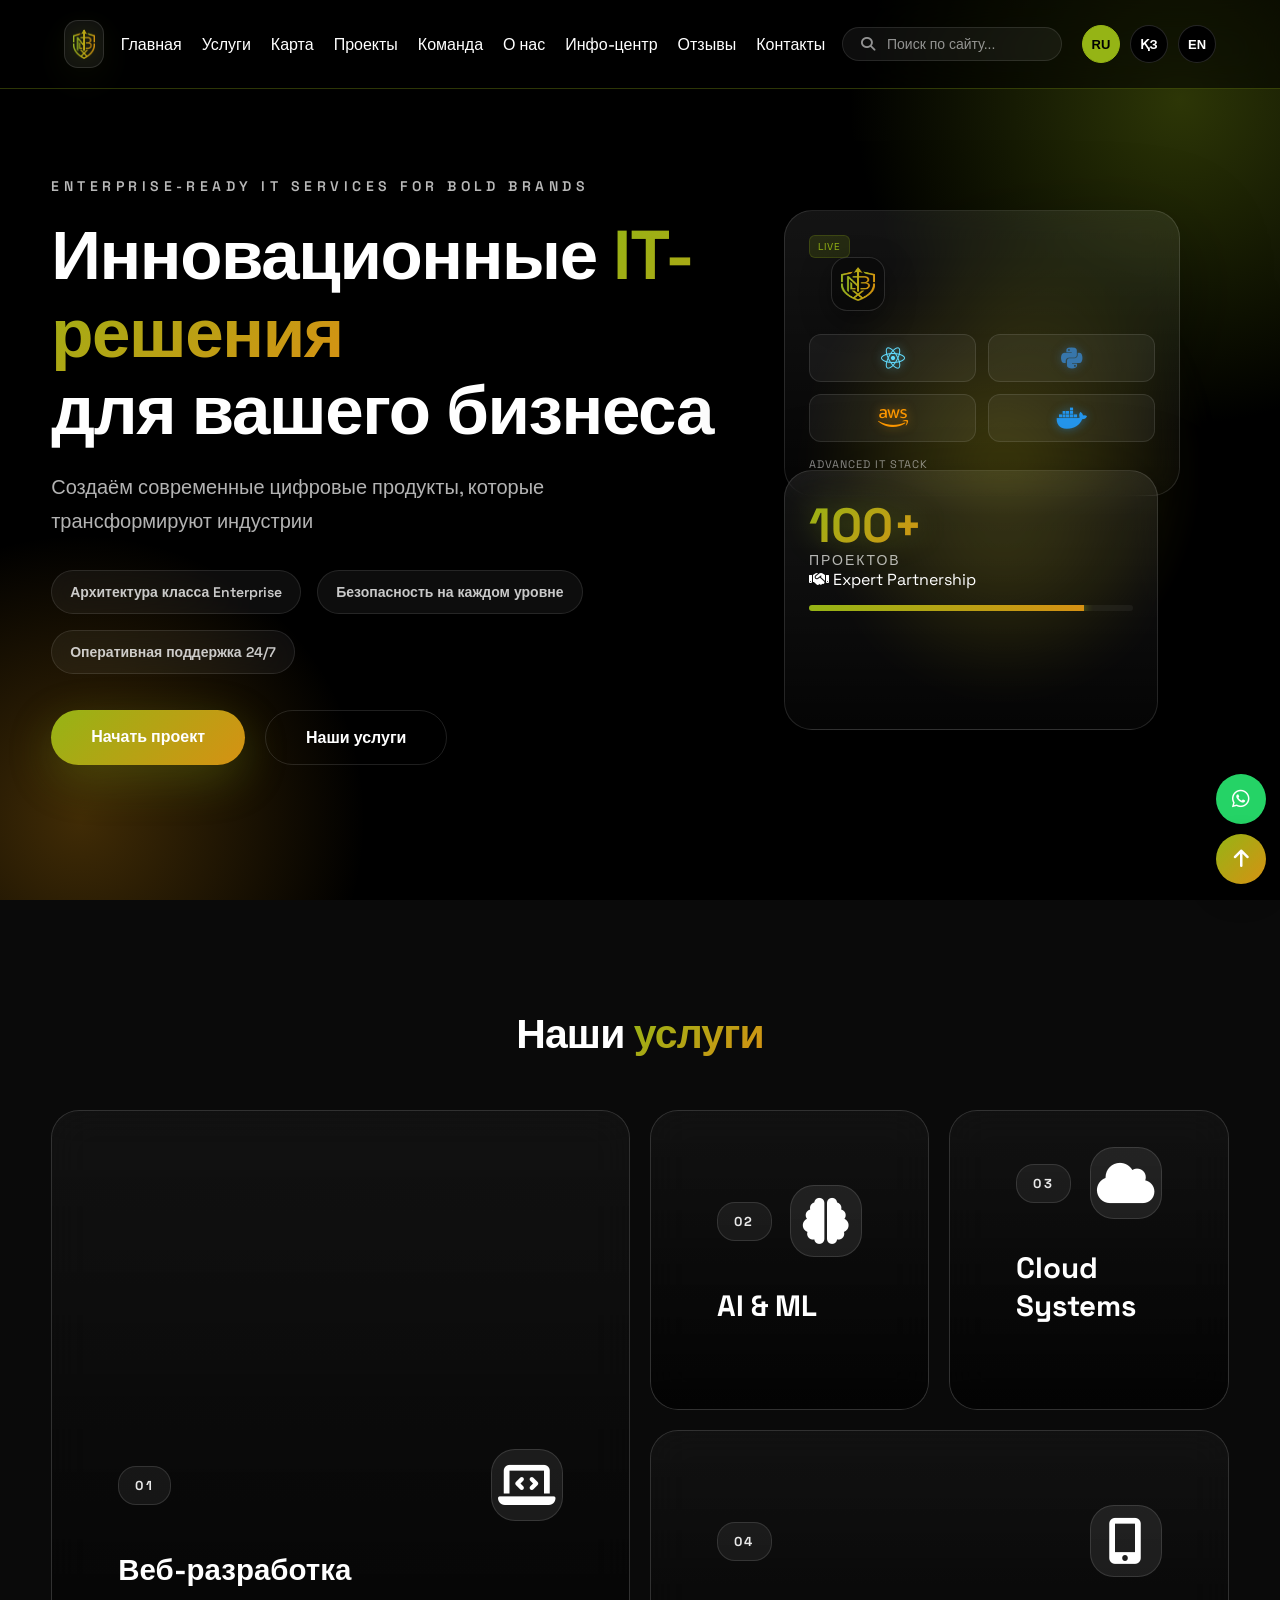
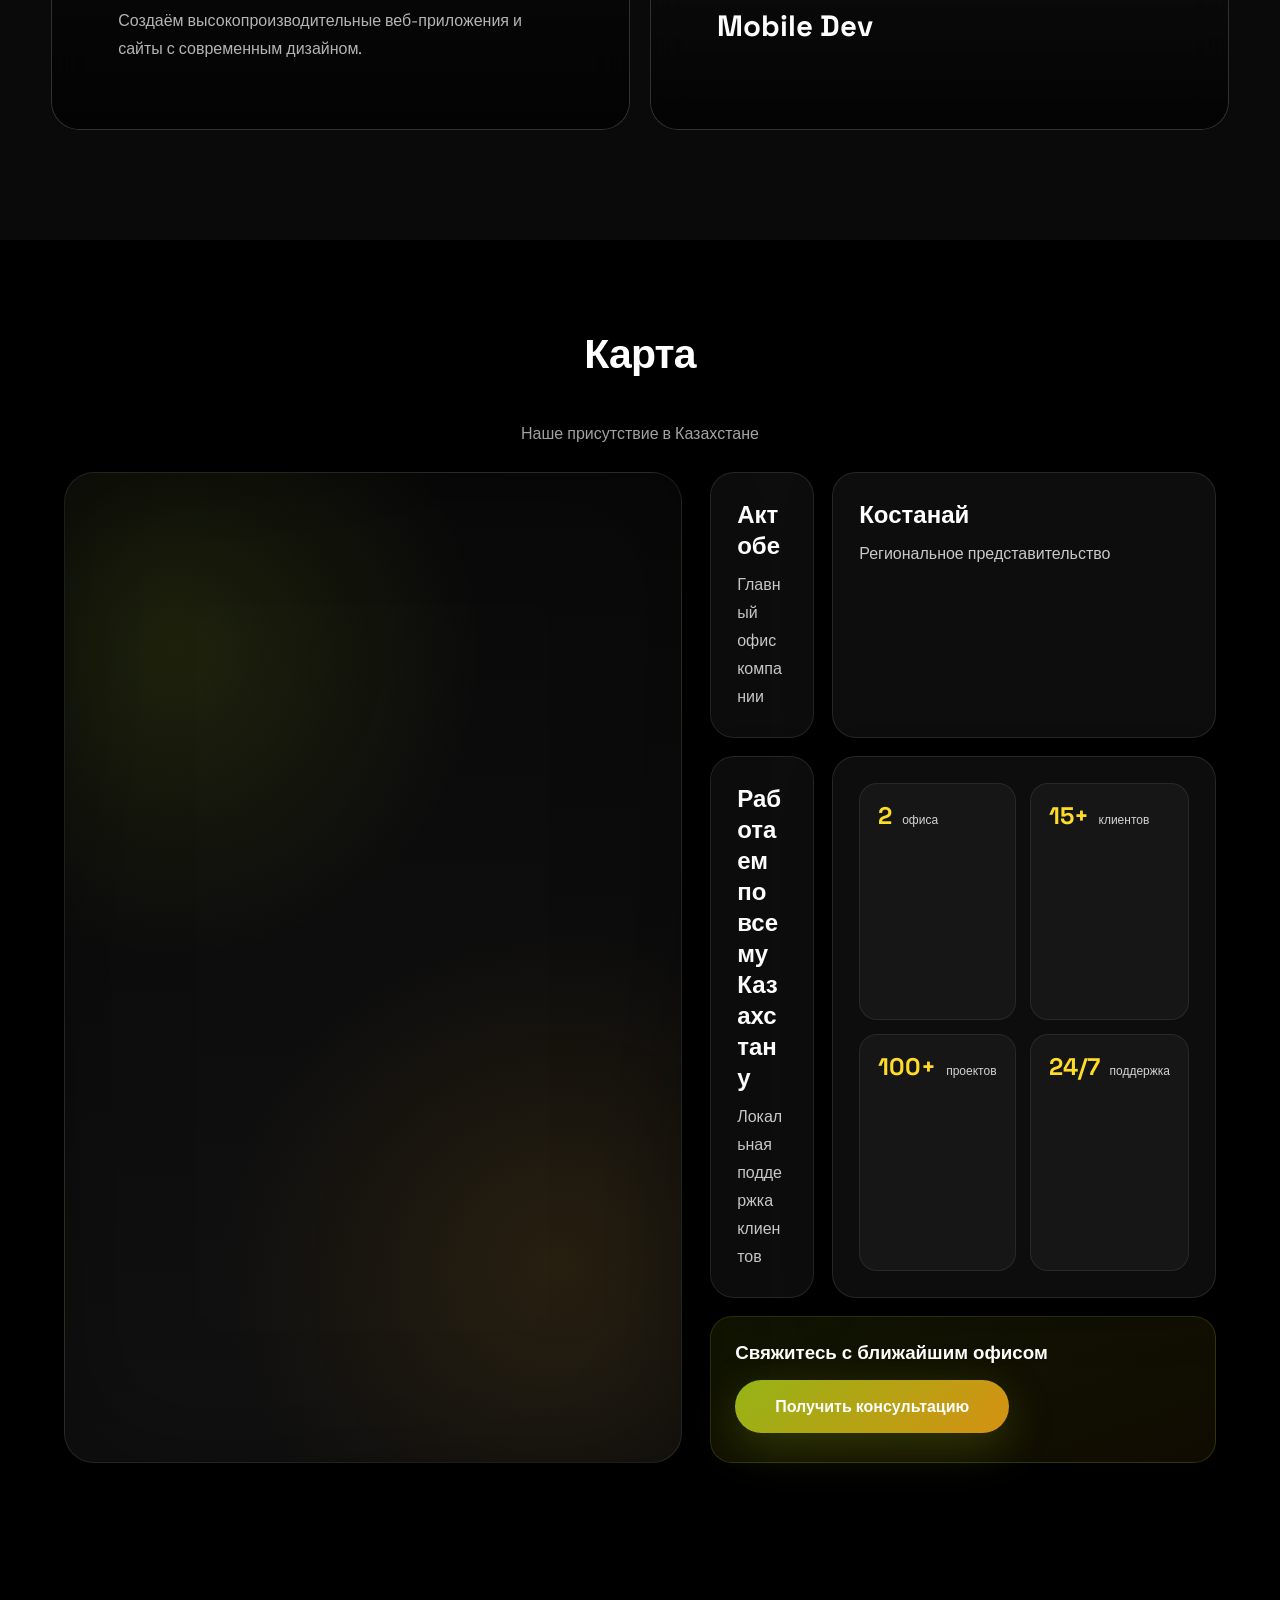
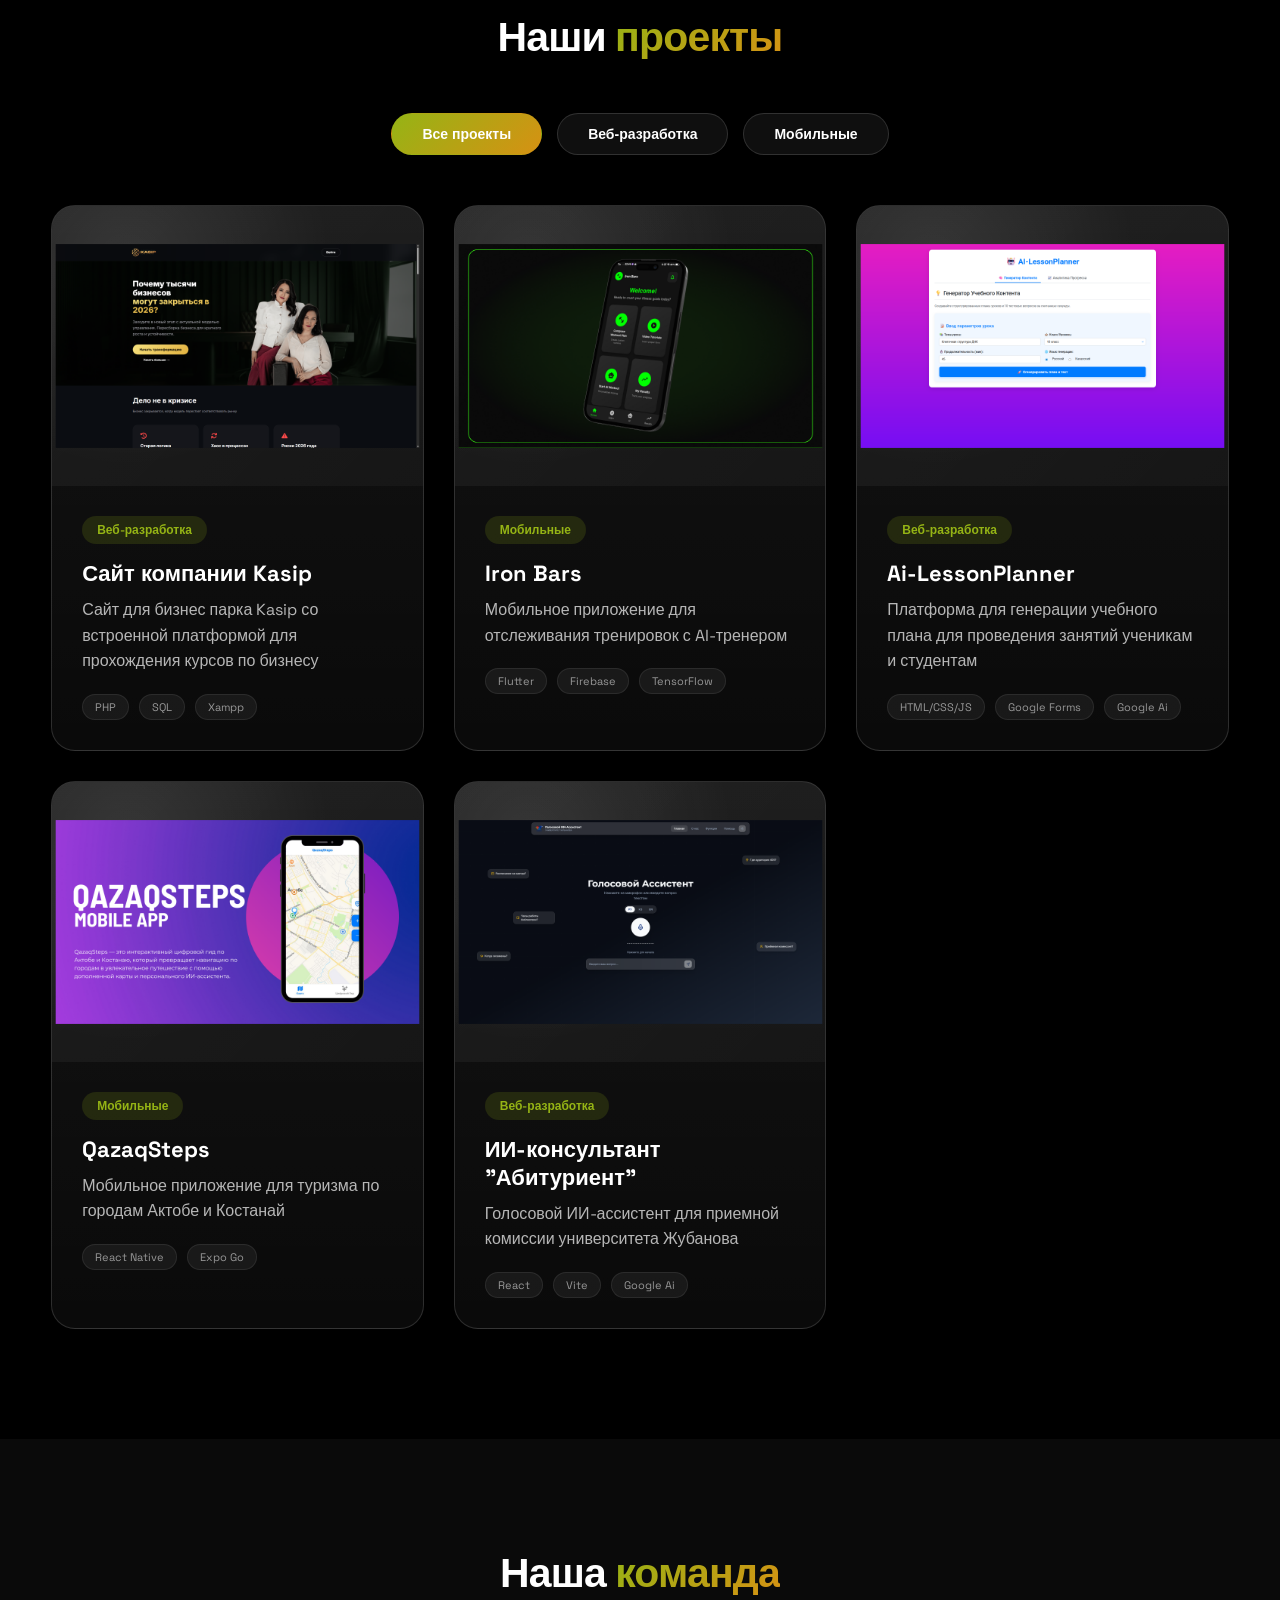
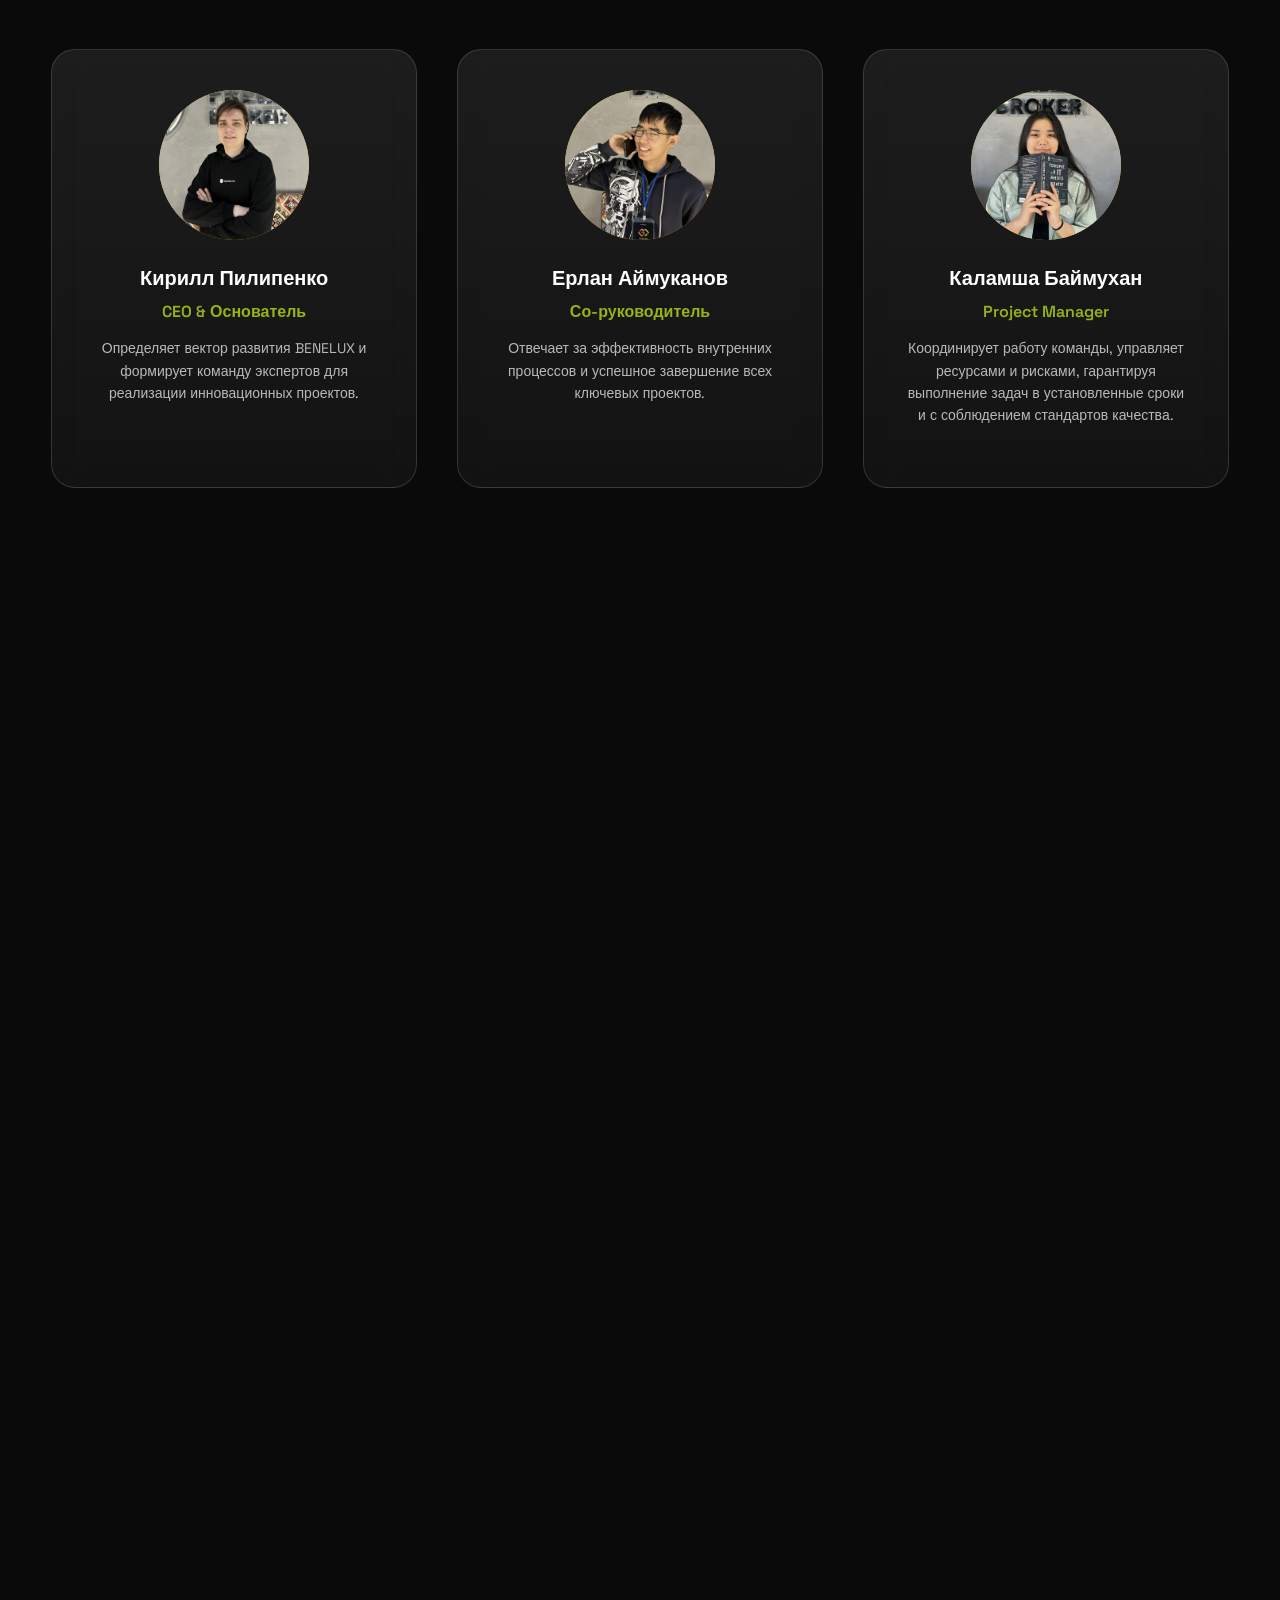
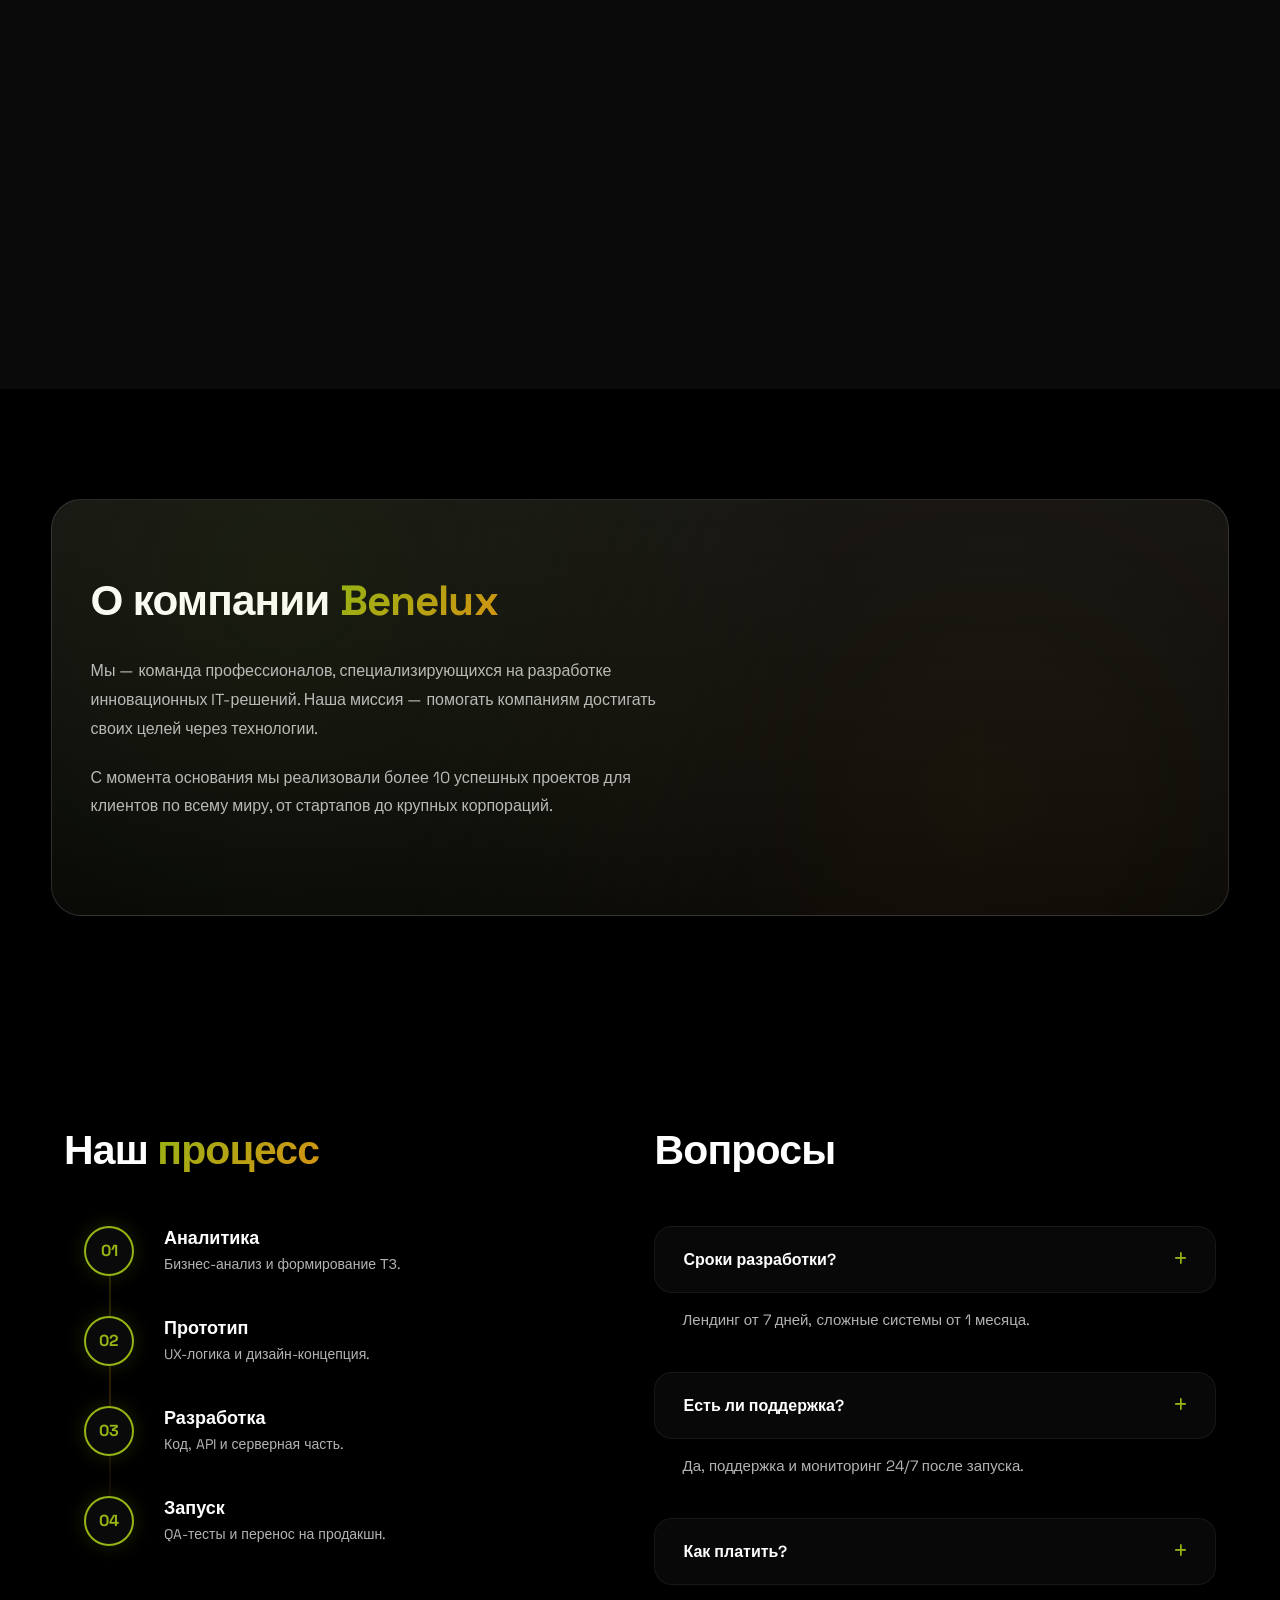
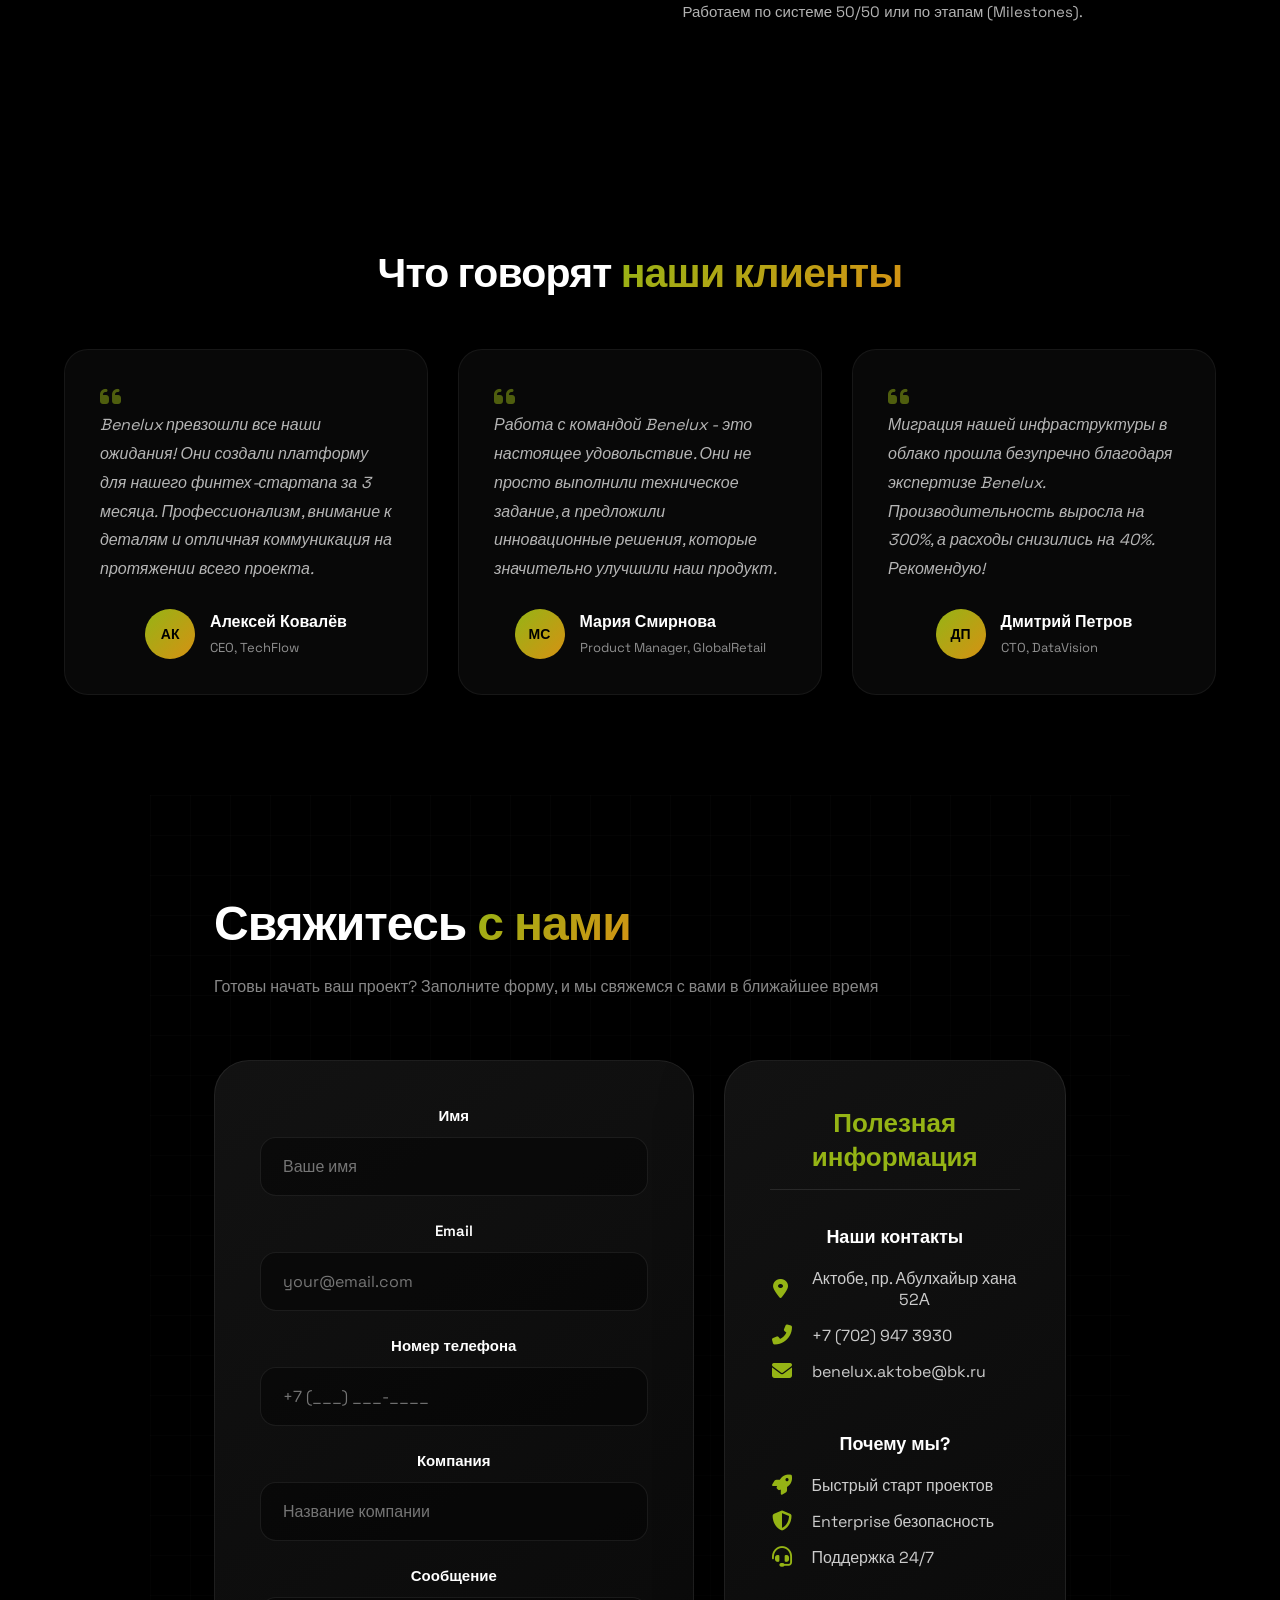
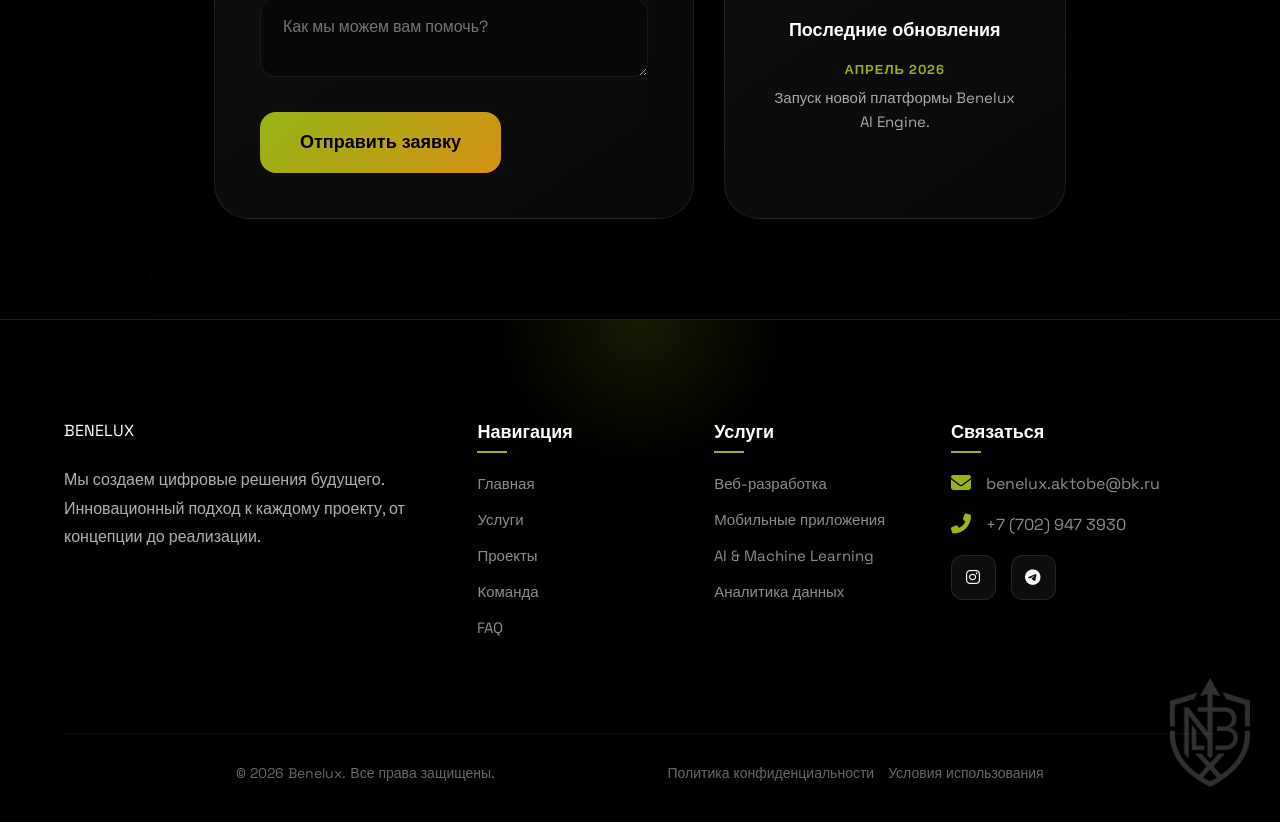
==== commit f7239950: "UI refinement: combined Process and FAQ into a single Info Hub section. Optimized layout for better " ====
--- a/index.html
+++ b/index.html
@@ -24,7 +24,7 @@
 </head>
 
 <body>
-    <canvas id="fx-canvas" aria-hidden="true"></canvas>
+
     <div class="fx-vignette" aria-hidden="true"></div>
     <header id="header">
         <nav>
@@ -40,15 +40,11 @@
                     <li><a href="#projects" onclick="closeMenu()" data-i18n="nav_projects">Проекты</a></li>
                     <li><a href="#team" onclick="closeMenu()" data-i18n="nav_team">Команда</a></li>
                     <li><a href="#about" onclick="closeMenu()" data-i18n="nav_about">О нас</a></li>
-                    <li><a href="#info-section" onclick="closeMenu()" data-i18n="nav_process">Процесс</a></li>
-                    <li><a href="#faq" onclick="closeMenu()" data-i18n="nav_faq">FAQ</a></li>
+                    <li><a href="#info-hub" onclick="closeMenu()" data-i18n="nav_process">Инфо-центр</a></li>
                     <li><a href="#testimonials" onclick="closeMenu()" data-i18n="nav_testimonials">Отзывы</a></li>
                     <li><a href="#contact" onclick="closeMenu()" data-i18n="nav_contact">Контакты</a></li>
                 </ul>
-                <div class="search-bar-mobile">
-                    <i class="fas fa-search"></i>
-                    <input type="text" placeholder="Поиск..." oninput="handleSearch(this.value)">
-                </div>
+
                 <div class="language-switcher-mobile">
                     <button class="lang-btn active" id="langRuMobile" onclick="changeLanguage('ru')">RU</button>
                     <button class="lang-btn" id="langKkMobile" onclick="changeLanguage('kk')">ҚЗ</button>
@@ -456,6 +452,8 @@
         </div>
     </section>
 
+
+
     <section class="about" id="about">
         <div class="about-content">
             <div class="about-text">
@@ -486,81 +484,85 @@
         </div>
     </section>
 
-    <section id="info-section">
-        <div class="info-grid">
-            <div class="info-column" id="faq">
-                <h2 class="section-title">
-                    <span data-i18n="faq_title">Часто задаваемые вопросы</span>
-                </h2>
-                <div class="faq-container">
-                    <div class="faq-item">
-                        <div class="faq-question" onclick="toggleFaq(this)">
-                            <span data-i18n="faq_q1">Сколько времени занимает разработка сайта?</span>
-                            <div class="faq-icon"><i class="fas fa-plus"></i></div>
-                        </div>
-                        <div class="faq-answer">
-                            <div class="answer-content">
-                                <p data-i18n="faq_a1">Сроки зависят от сложности проекта. Лендинг мы создаем от 7 дней, а сложный портал — от 1 месяца.</p>
-                            </div>
-                        </div>
-                    </div>
-                    <div class="faq-item">
-                        <div class="faq-question" onclick="toggleFaq(this)">
-                            <span data-i18n="faq_q2">Предоставляете ли вы поддержку?</span>
-                            <div class="faq-icon"><i class="fas fa-plus"></i></div>
-                        </div>
-                        <div class="faq-answer">
-                            <div class="answer-content">
-                                <p data-i18n="faq_a2">Да, мы обеспечиваем техподдержку и мониторинг серверов 24/7 после запуска.</p>
-                            </div>
-                        </div>
-                    </div>
-                    <div class="faq-item">
-                        <div class="faq-question" onclick="toggleFaq(this)">
-                            <span data-i18n="faq_q3">Как происходит оплата услуг?</span>
-                            <div class="faq-icon"><i class="fas fa-plus"></i></div>
-                        </div>
-                        <div class="faq-answer">
-                            <div class="answer-content">
-                                <p data-i18n="faq_a3">Мы работаем по системе 50/50: предоплата перед стартом и финальный расчет по завершении.</p>
-                            </div>
-                        </div>
-                    </div>
-                </div>
-            </div>
-
-            <div class="info-column">
-                <h2 class="section-title">
-                    <span data-i18n="process_title1">Наш</span>
-                    <span class="gradient-text" data-i18n="process_title2">процесс</span>
-                </h2>
-                <div class="process-steps">
-                    <div class="step-card">
-                        <div class="step-number">01</div>
-                        <div class="step-content">
-                            <h3 data-i18n="step1_title">Аналитика</h3>
-                            <p data-i18n="step1_desc">Изучаем бизнес и формируем детальное ТЗ.</p>
-                        </div>
-                    </div>
-                    <div class="step-card">
-                        <div class="step-number">02</div>
-                        <div class="step-content">
-                            <h3 data-i18n="step2_title">Прототип</h3>
-                            <p data-i18n="step2_desc">Создаем визуальную структуру и логику (UX/UI).</p>
-                        </div>
-                    </div>
-                    <div class="step-card">
-                        <div class="step-number">03</div>
-                        <div class="step-content">
-                            <h3 data-i18n="step3_title">Разработка</h3>
-                            <p data-i18n="step3_desc">Пишем чистый код и настраиваем серверную часть.</p>
-                        </div>
-                    </div>
-                    <div class="step-card">
-                        <div class="step-number">04</div>
-                        <div class="step-content">
-                            <h3 data-i18n="step4_title">Запуск</h3>
-                            <p data-i18n="step4_desc">Тестируем и переносим на боевой сервер.</p>
+    <section class="info-hub-section" id="info-hub">
+        <div class="info-hub-container">
+            <div class="info-hub-grid">
+                <!-- Left Column: Process -->
+                <div class="info-hub-column process-column">
+                    <h2 class="section-title text-left">
+                        <span data-i18n="process_title1">Наш</span>
+                        <span class="gradient-text" data-i18n="process_title2">процесс</span>
+                    </h2>
+                    <div class="pulse-timeline">
+                        <div class="pulse-step">
+                            <div class="pulse-marker">01</div>
+                            <div class="pulse-content">
+                                <h3 data-i18n="step1_title">Аналитика</h3>
+                                <p data-i18n="step1_desc">Бизнес-анализ и формирование ТЗ.</p>
+                            </div>
+                        </div>
+                        <div class="pulse-step">
+                            <div class="pulse-marker">02</div>
+                            <div class="pulse-content">
+                                <h3 data-i18n="step2_title">Прототип</h3>
+                                <p data-i18n="step2_desc">UX-логика и дизайн-концепция.</p>
+                            </div>
+                        </div>
+                        <div class="pulse-step">
+                            <div class="pulse-marker">03</div>
+                            <div class="pulse-content">
+                                <h3 data-i18n="step3_title">Разработка</h3>
+                                <p data-i18n="step3_desc">Код, API и серверная часть.</p>
+                            </div>
+                        </div>
+                        <div class="pulse-step">
+                            <div class="pulse-marker">04</div>
+                            <div class="pulse-content">
+                                <h3 data-i18n="step4_title">Запуск</h3>
+                                <p data-i18n="step4_desc">QA-тесты и перенос на продакшн.</p>
+                            </div>
+                        </div>
+                    </div>
+                </div>
+
+                <!-- Right Column: FAQ -->
+                <div class="info-hub-column faq-column">
+                    <h2 class="section-title text-left">
+                        <span data-i18n="faq_title">Вопросы</span>
+                    </h2>
+                    <div class="faq-list-hub">
+                        <div class="faq-item-premium" onclick="toggleFaq(this)">
+                            <div class="faq-header-hub">
+                                <span data-i18n="faq_q1">Сроки разработки?</span>
+                                <i class="fas fa-plus"></i>
+                            </div>
+                            <div class="faq-body-premium">
+                                <div class="faq-body-content">
+                                    <p data-i18n="faq_a1">Лендинг от 7 дней, сложные системы от 1 месяца.</p>
+                                </div>
+                            </div>
+                        </div>
+                        <div class="faq-item-premium" onclick="toggleFaq(this)">
+                            <div class="faq-header-hub">
+                                <span data-i18n="faq_q2">Есть ли поддержка?</span>
+                                <i class="fas fa-plus"></i>
+                            </div>
+                            <div class="faq-body-premium">
+                                <div class="faq-body-content">
+                                    <p data-i18n="faq_a2">Да, поддержка и мониторинг 24/7 после запуска.</p>
+                                </div>
+                            </div>
+                        </div>
+                        <div class="faq-item-premium" onclick="toggleFaq(this)">
+                            <div class="faq-header-hub">
+                                <span data-i18n="faq_q3">Как платить?</span>
+                                <i class="fas fa-plus"></i>
+                            </div>
+                            <div class="faq-body-premium">
+                                <div class="faq-body-content">
+                                    <p data-i18n="faq_a3">Работаем по системе 50/50 или по этапам (Milestones).</p>
+                                </div>
+                            </div>
                         </div>
                     </div>
                 </div>
--- a/css/style.css
+++ b/css/style.css
@@ -53,16 +53,7 @@
     -webkit-font-smoothing: antialiased;
 }
 
-#fx-canvas {
-    position: fixed;
-    inset: 0;
-    width: 100%;
-    height: 100%;
-    z-index: -2;
-    pointer-events: none;
-    opacity: 0.7;
-    filter: saturate(1.08);
-}
+
 
 .fx-vignette {
     position: fixed;
@@ -76,11 +67,7 @@
     opacity: 0.9;
 }
 
-@media (prefers-reduced-motion: reduce) {
-    #fx-canvas {
-        display: none;
-    }
-}
+
 
 header {
     position: fixed;
@@ -198,6 +185,12 @@
     width: 220px;
 }
 
+@media (max-width: 1024px) {
+    .search-bar-premium {
+        display: none;
+    }
+}
+
 .search-bar-premium:focus-within {
     background: rgba(255, 255, 255, 0.08);
     border-color: var(--brand-1);
@@ -222,6 +215,8 @@
 .search-bar-premium input::placeholder {
     color: var(--muted-2);
 }
+
+
 
 .nav-links {
     display: flex;
@@ -313,29 +308,7 @@
         gap: 10px;
     }
 
-    .search-bar-mobile {
-        width: 100%;
-        display: flex;
-        align-items: center;
-        background: rgba(255, 255, 255, 0.05);
-        border: 1px solid rgba(255, 255, 255, 0.1);
-        border-radius: 12px;
-        padding: 12px 15px;
-        margin: 20px 0;
-    }
-
-    .search-bar-mobile i {
-        color: var(--brand-1);
-        margin-right: 12px;
-    }
-
-    .search-bar-mobile input {
-        background: transparent;
-        border: none;
-        color: #fff;
-        width: 100%;
-        outline: none;
-    }
+
 
     .nav-center {
         position: fixed;
@@ -3378,70 +3351,144 @@
 }
 
 /* Restored Dashboard Section */
-#info-section {
-    padding: var(--pad-y) var(--pad-x);
-    background: var(--bg-2);
-    position: relative;
-}
-
-#info-section::before {
+/* ==========================================================================
+   INFO HUB (COMBINED PROCESS & FAQ)
+   ========================================================================== */
+.info-hub-section {
+    padding: 100px 5%;
+    background: var(--bg);
+    position: relative;
+}
+
+.info-hub-container {
+    max-width: 1400px;
+    margin: 0 auto;
+}
+
+.info-hub-grid {
+    display: grid;
+    grid-template-columns: 1fr 1.1fr;
+    gap: 80px;
+    align-items: flex-start;
+}
+
+.text-left { text-align: left !important; }
+
+/* Pulse Timeline (Process) */
+.pulse-timeline {
+    display: flex;
+    flex-direction: column;
+    gap: 40px;
+    margin-top: 50px;
+    position: relative;
+    padding-left: 20px;
+}
+
+.pulse-timeline::before {
     content: '';
     position: absolute;
-    top: 50%;
-    left: 50%;
-    transform: translate(-50%, -50%);
-    width: 60%;
-    height: 60%;
-    background: radial-gradient(circle, rgba(149, 180, 21, 0.05) 0%, transparent 70%);
-    pointer-events: none;
-}
-
-.info-grid {
-    display: grid;
-    grid-template-columns: 1fr 1fr;
-    gap: 60px;
-    max-width: var(--container);
-    margin: 0 auto;
-    align-items: stretch;
-}
-
-.info-column {
+    left: 45px;
+    top: 0;
+    bottom: 0;
+    width: 2px;
+    background: linear-gradient(to bottom, var(--brand-1), var(--brand-2), transparent);
+    opacity: 0.2;
+}
+
+.pulse-step {
+    display: flex;
+    gap: 30px;
+    align-items: center;
+    transition: all 0.3s ease;
+}
+
+.pulse-marker {
+    width: 50px;
+    height: 50px;
+    min-width: 50px;
+    background: var(--bg-2);
+    border: 2px solid var(--brand-1);
+    color: var(--brand-1);
+    border-radius: 50%;
+    display: flex;
+    align-items: center;
+    justify-content: center;
+    font-weight: 800;
+    font-size: 16px;
+    box-shadow: 0 0 20px rgba(149, 180, 21, 0.2);
+    position: relative;
+    z-index: 2;
+}
+
+.pulse-step:hover .pulse-marker {
+    background: var(--brand-1);
+    color: #000;
+    box-shadow: 0 0 30px rgba(149, 180, 21, 0.5);
+    transform: scale(1.1);
+}
+
+.pulse-content h3 {
+    color: #fff;
+    font-size: 18px;
+    margin-bottom: 5px;
+}
+
+.pulse-content p {
+    color: var(--muted);
+    font-size: 14px;
+    line-height: 1.5;
+}
+
+/* FAQ Hub (Compact Accordion) */
+.faq-list-hub {
     display: flex;
     flex-direction: column;
-}
-
-.info-column .section-title {
-    text-align: left;
-    margin-bottom: 40px;
-}
-
-/* Updated Process in Dashboard */
-.info-column .process-steps {
-    display: grid;
-    gap: 20px;
-}
-
-.info-column .step-card {
-    display: flex;
-    gap: 25px;
+    gap: 15px;
+    margin-top: 50px;
+}
+
+.faq-header-hub {
+    padding: 22px 28px;
+    display: flex;
+    justify-content: space-between;
+    align-items: center;
+    cursor: pointer;
     background: rgba(255, 255, 255, 0.03);
-    padding: 30px;
-    border-radius: 20px;
-    border: 1px solid rgba(255, 255, 255, 0.08);
+    border: 1px solid rgba(255, 255, 255, 0.06);
+    border-radius: 18px;
+    color: #fff;
+    font-weight: 600;
     transition: all 0.3s ease;
 }
 
-.info-column .step-card:hover {
-    background: rgba(255, 255, 255, 0.05);
-    border-color: rgba(149, 180, 21, 0.3);
-    transform: translateX(10px);
-}
-
-.info-column .step-number {
-    font-size: 24px;
-    font-weight: 800;
+.faq-header-hub i {
+    font-size: 14px;
     color: var(--brand-1);
-    opacity: 0.8;
+    transition: transform 0.3s ease;
+}
+
+.faq-item-premium.active .faq-header-hub {
+    background: rgba(255, 255, 255, 0.06);
+    border-color: var(--brand-1);
+    color: var(--brand-1);
+}
+
+.faq-item-premium.active .faq-header-hub i {
+    transform: rotate(45deg);
+}
+
+.faq-body-content {
+    padding: 15px 28px 25px;
+    color: var(--muted);
+    font-size: 15px;
+    line-height: 1.6;
+}
+
+@media (max-width: 1100px) {
+    .info-hub-grid {
+        grid-template-columns: 1fr;
+        gap: 60px;
+    }
 }
 
 /* Watermark */
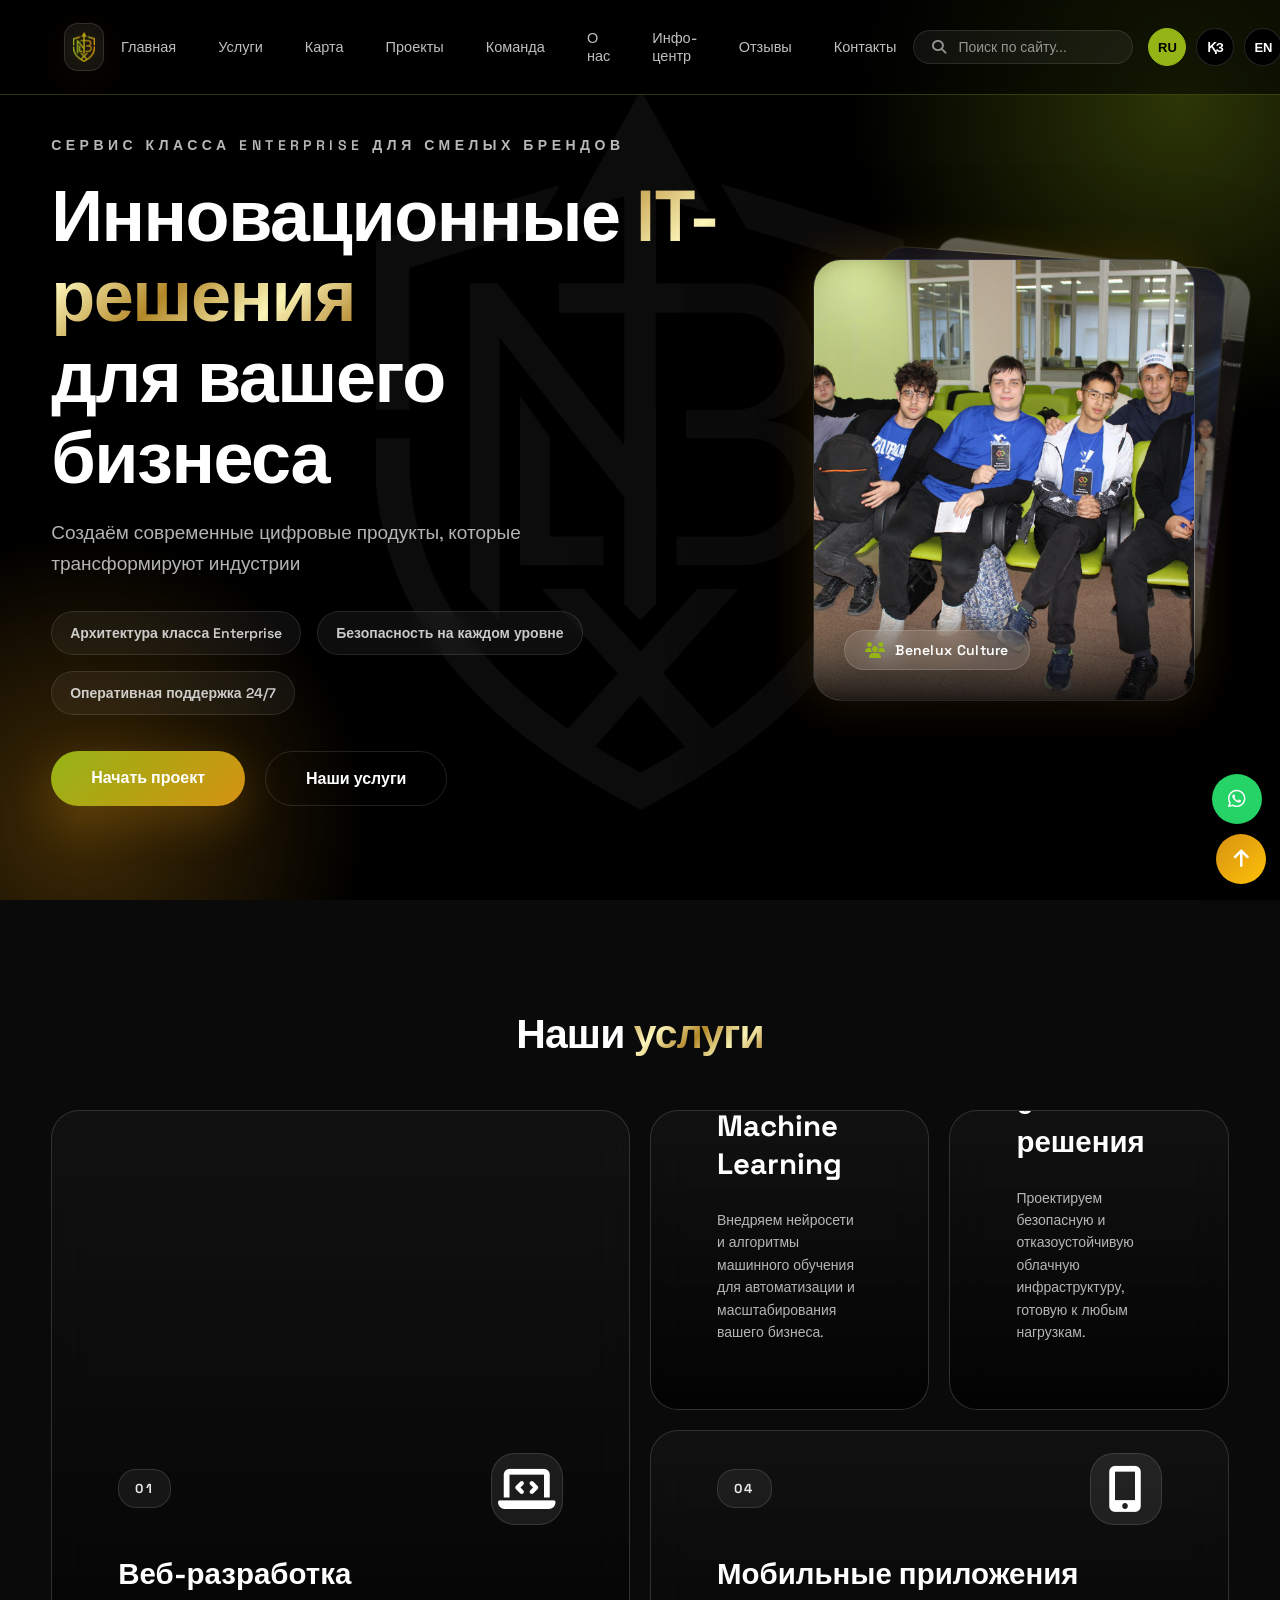
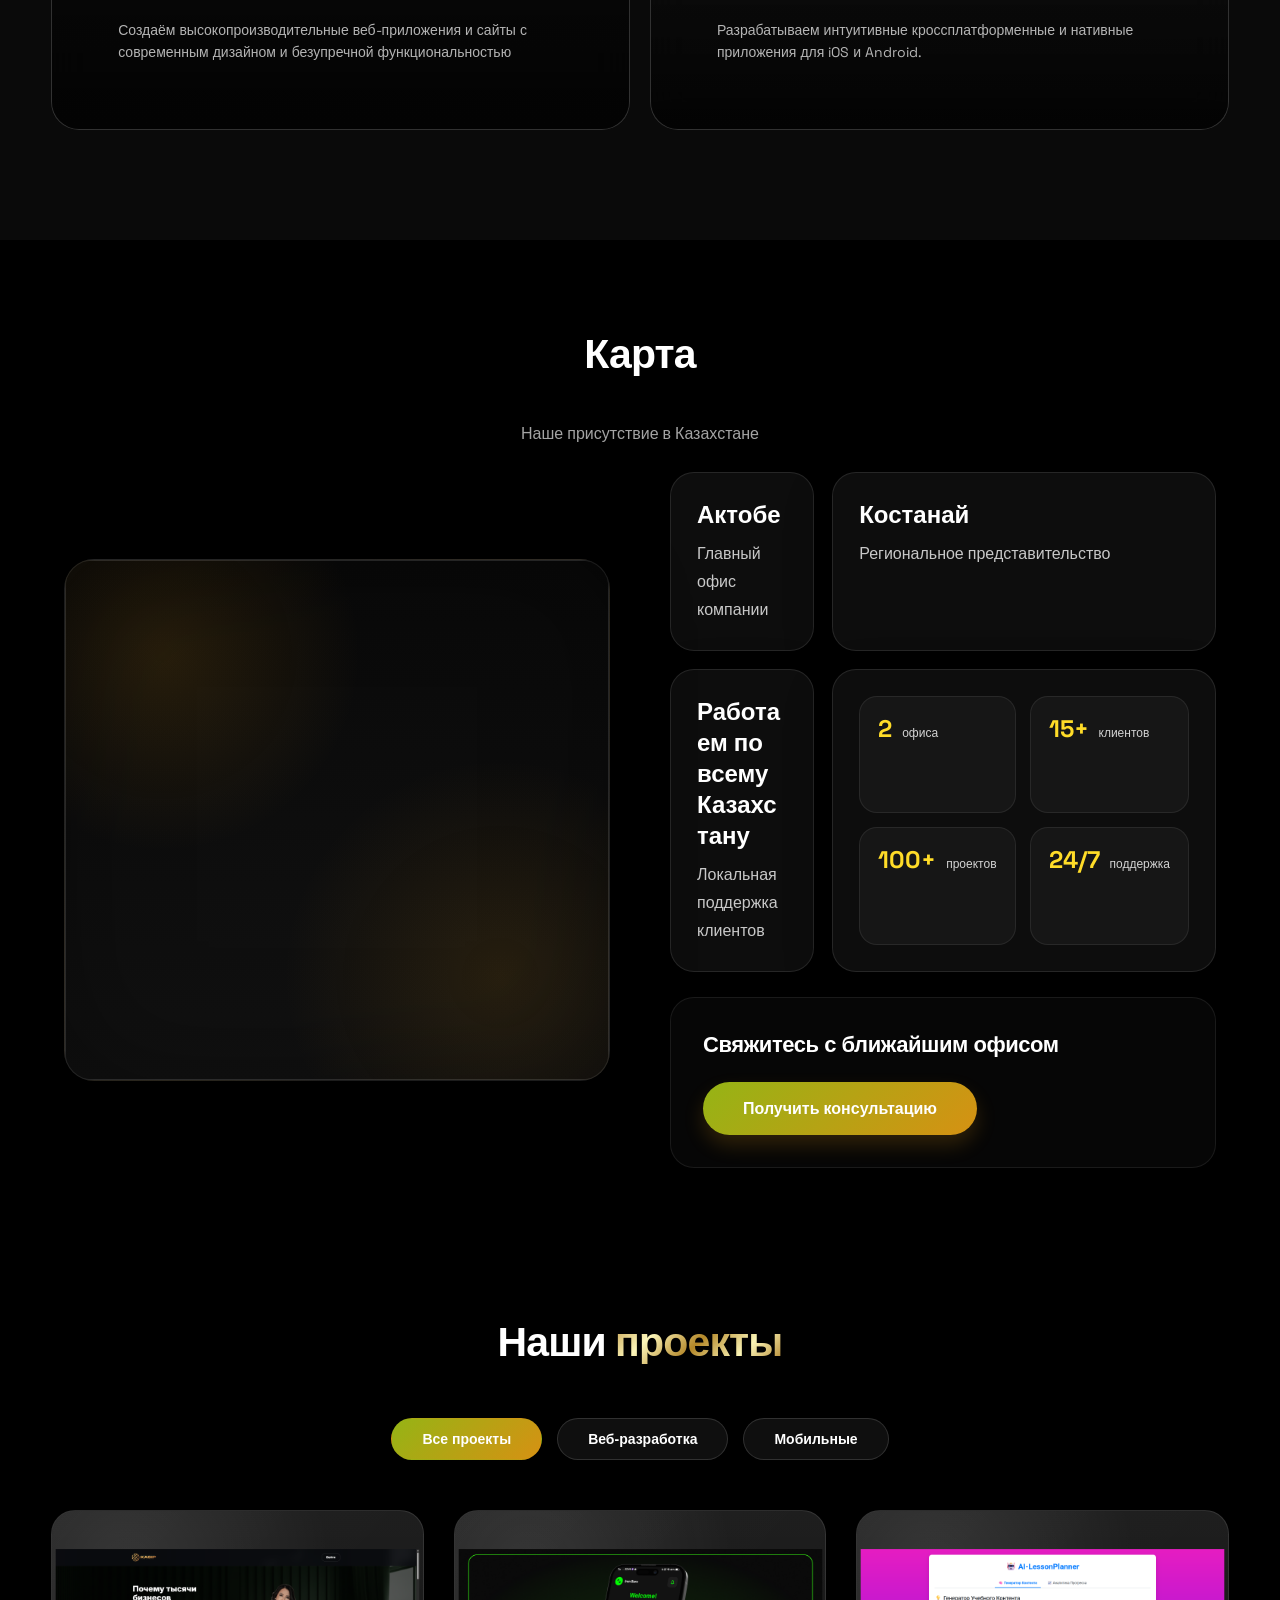
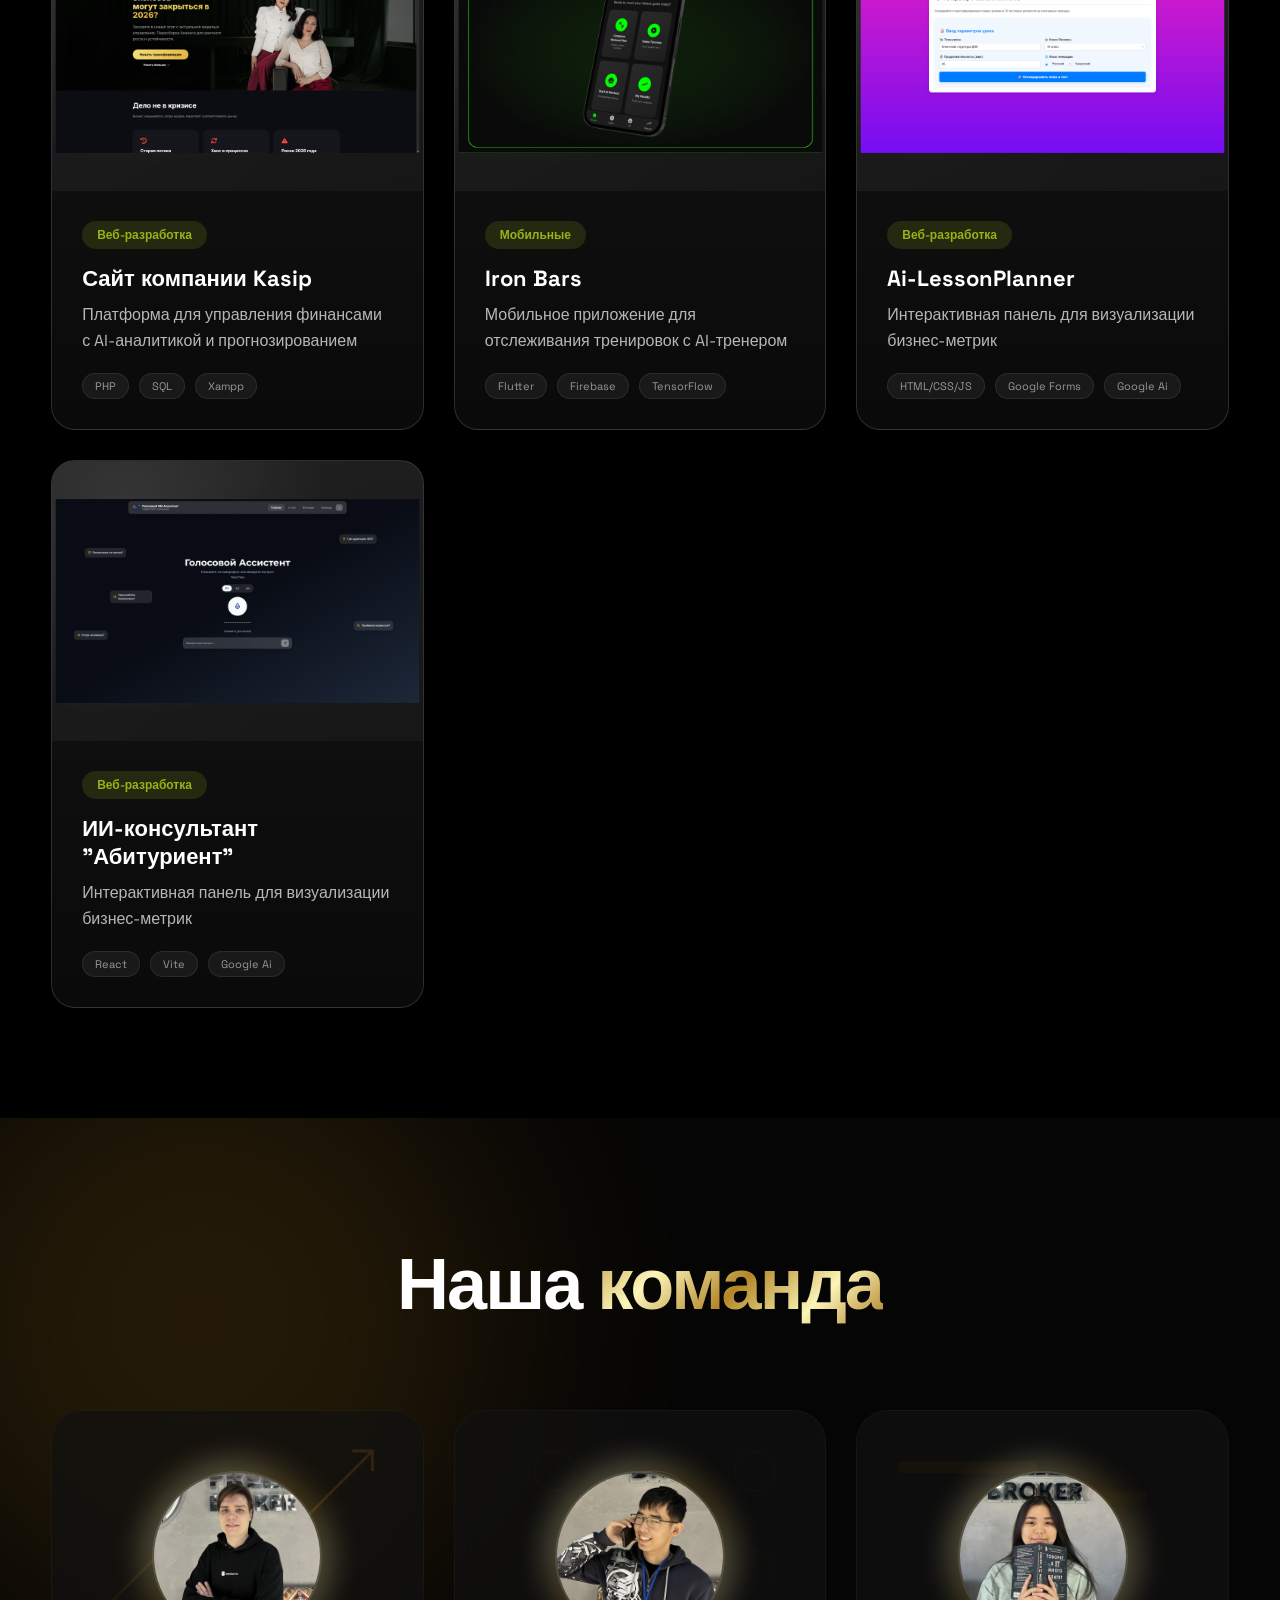
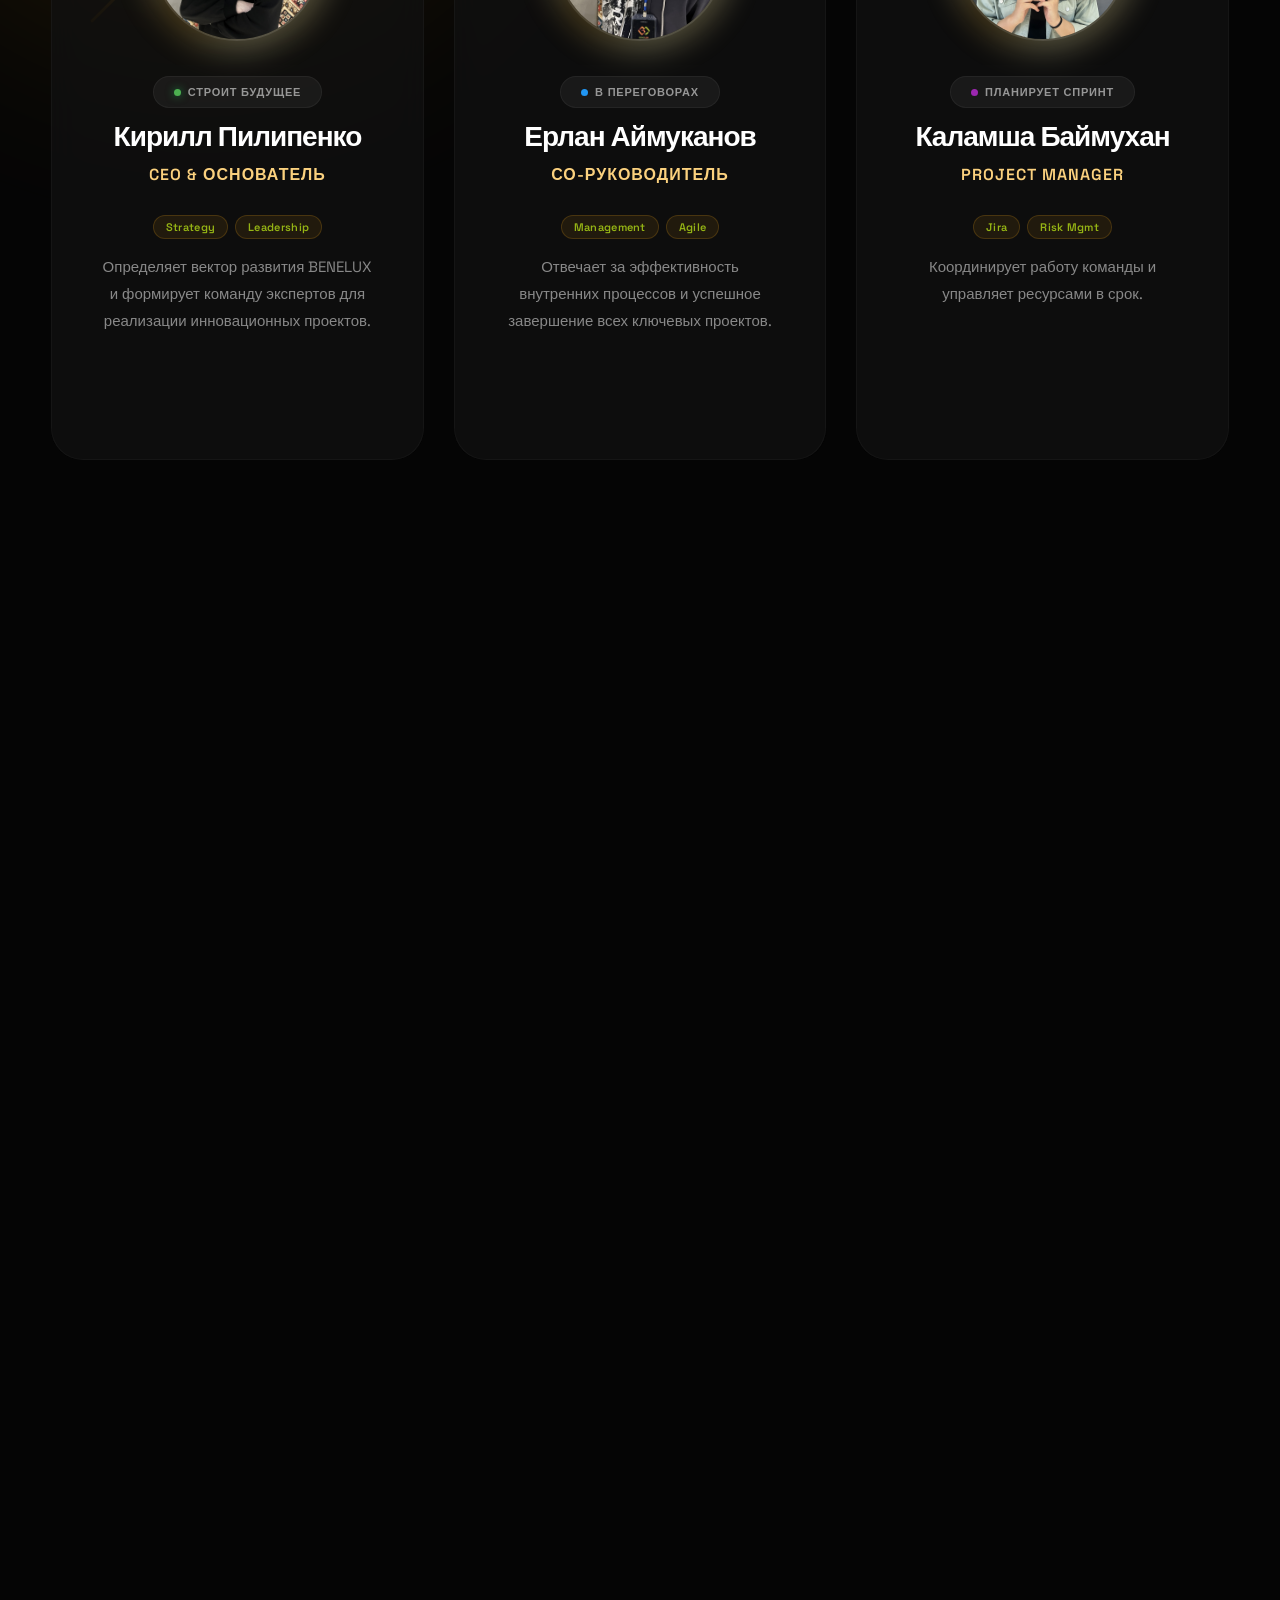
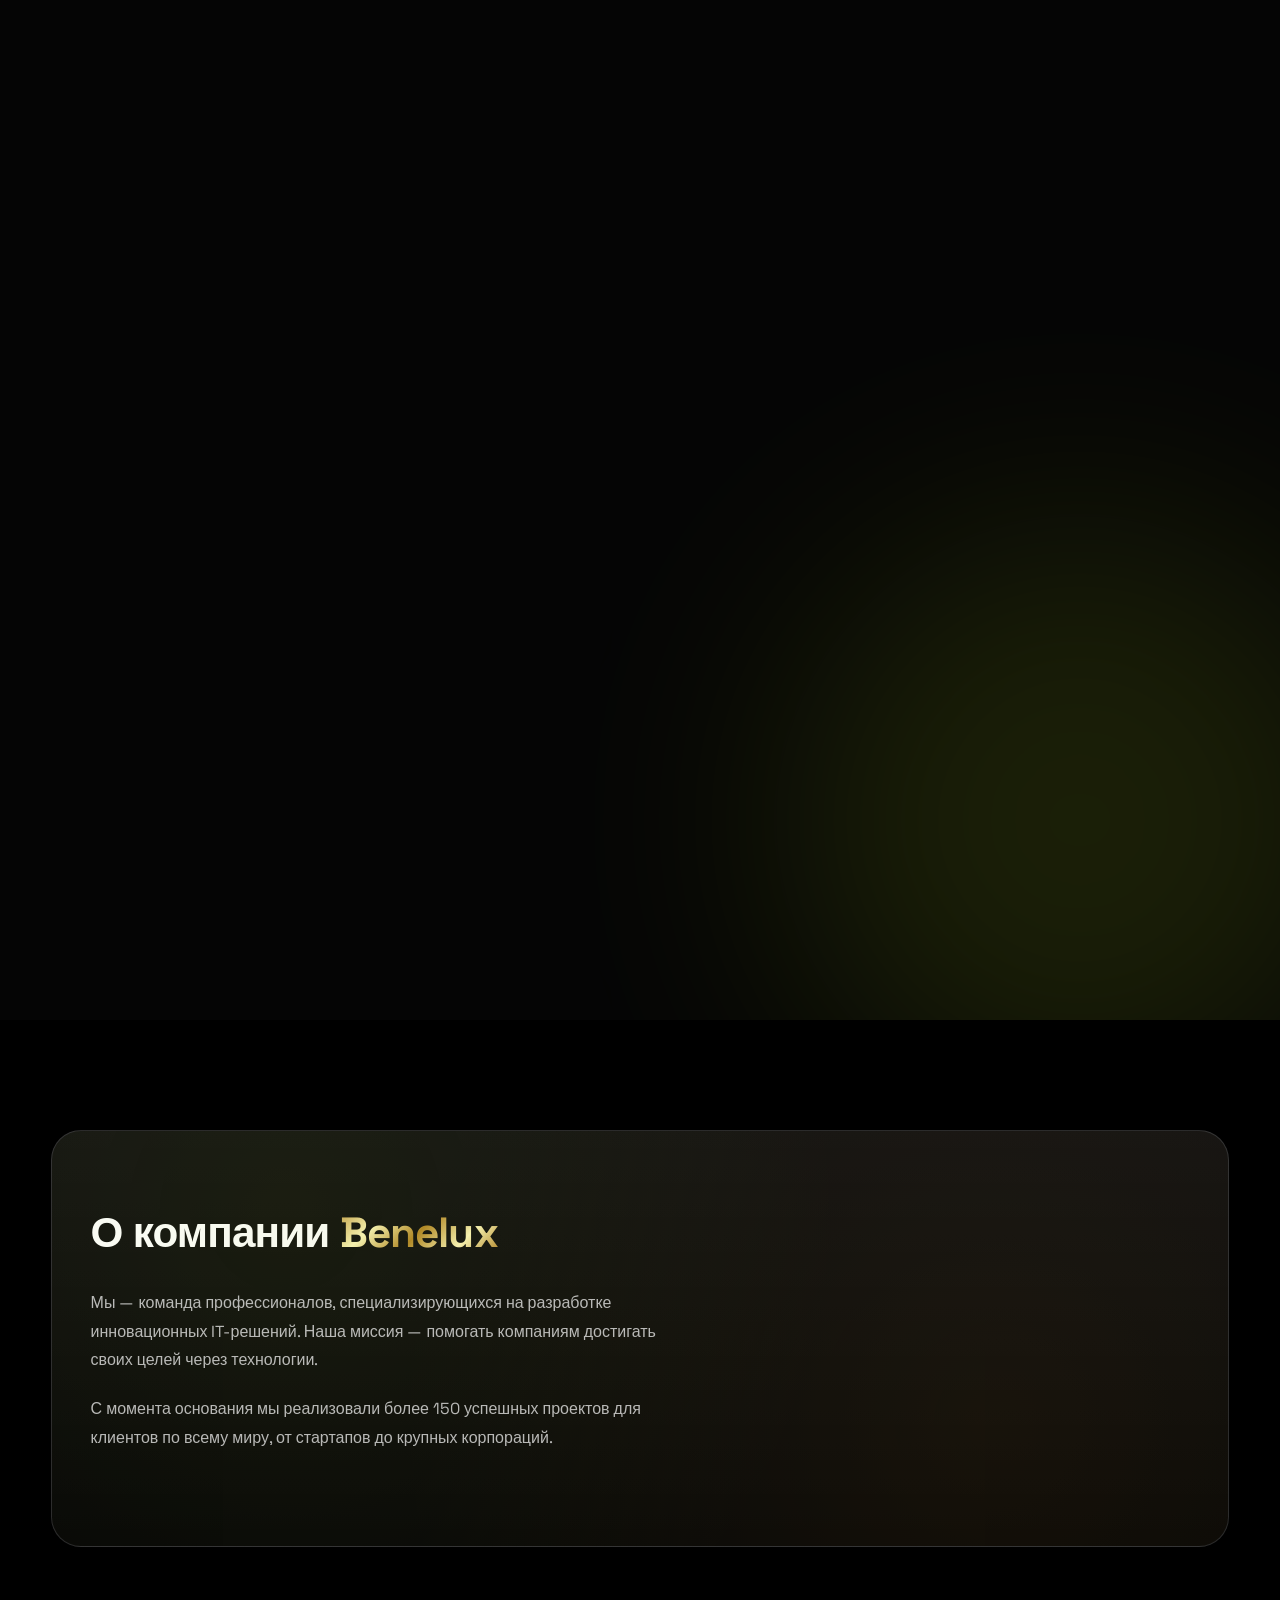
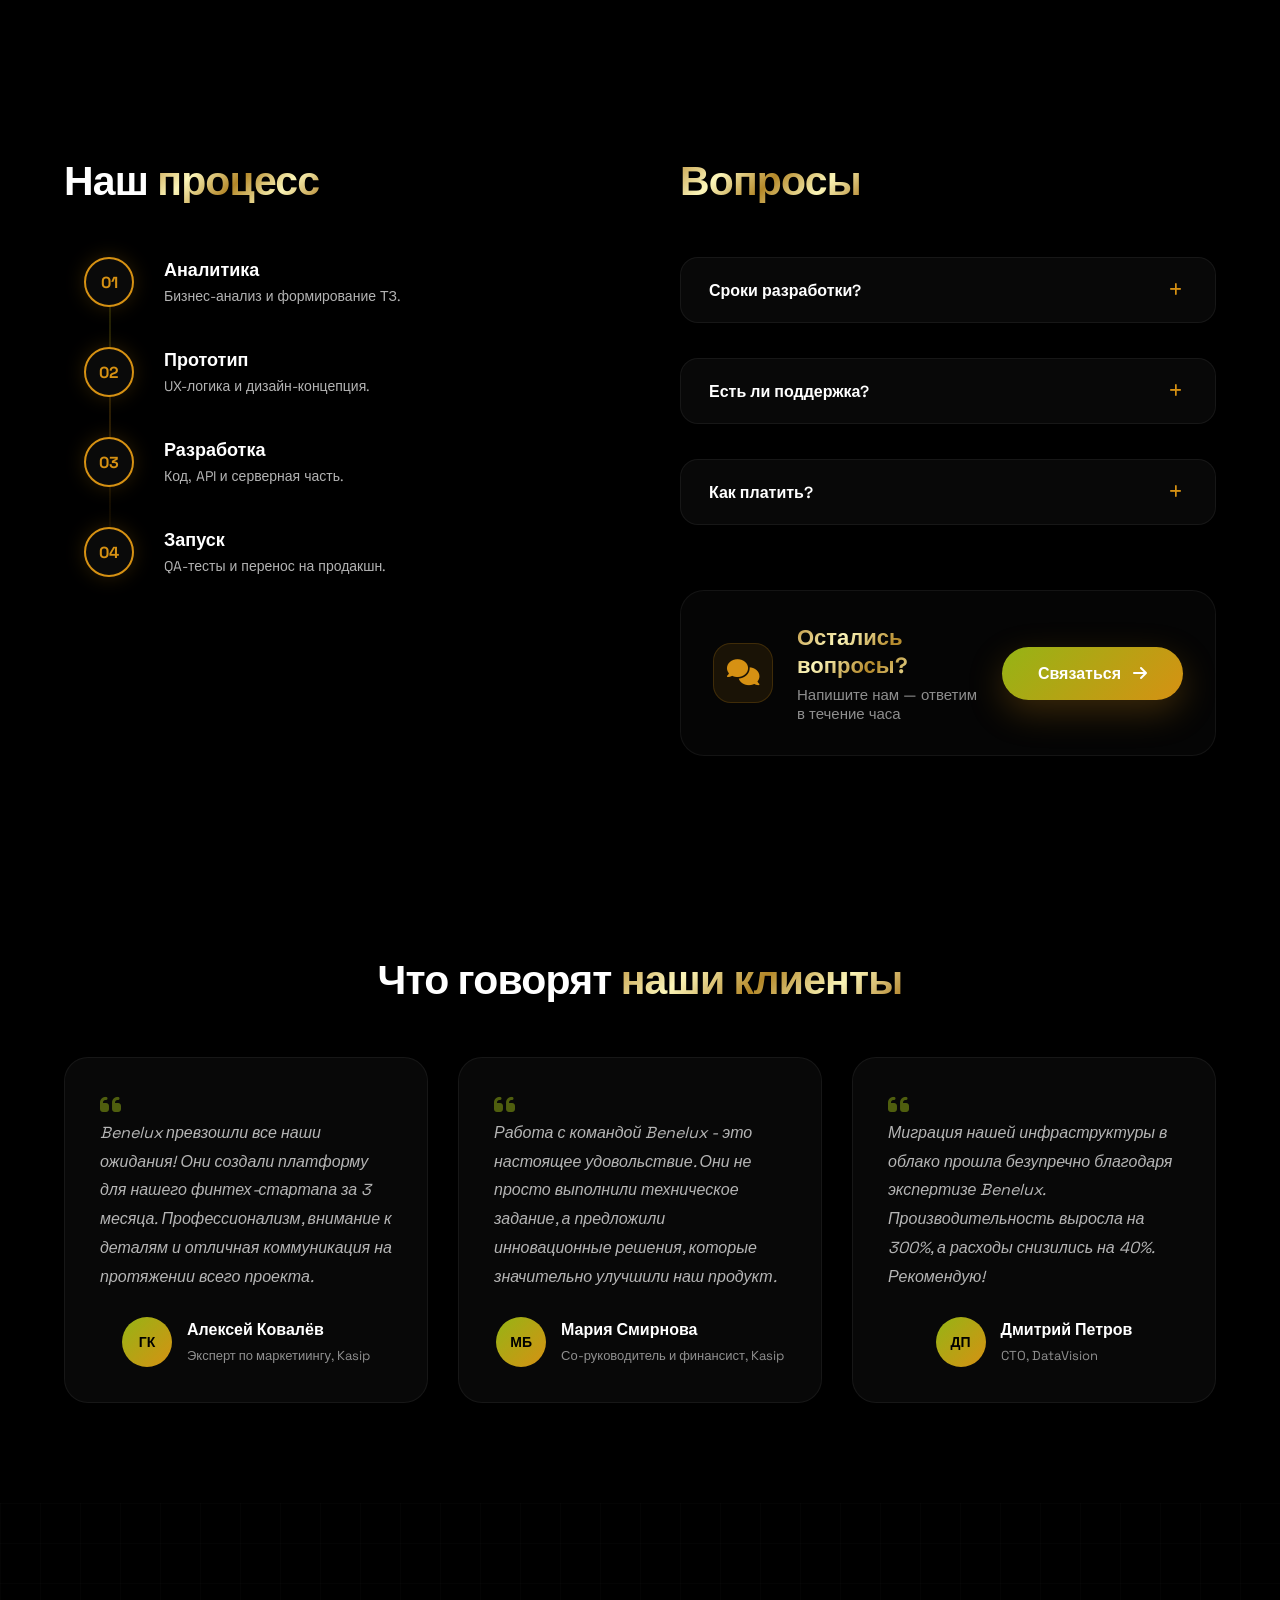
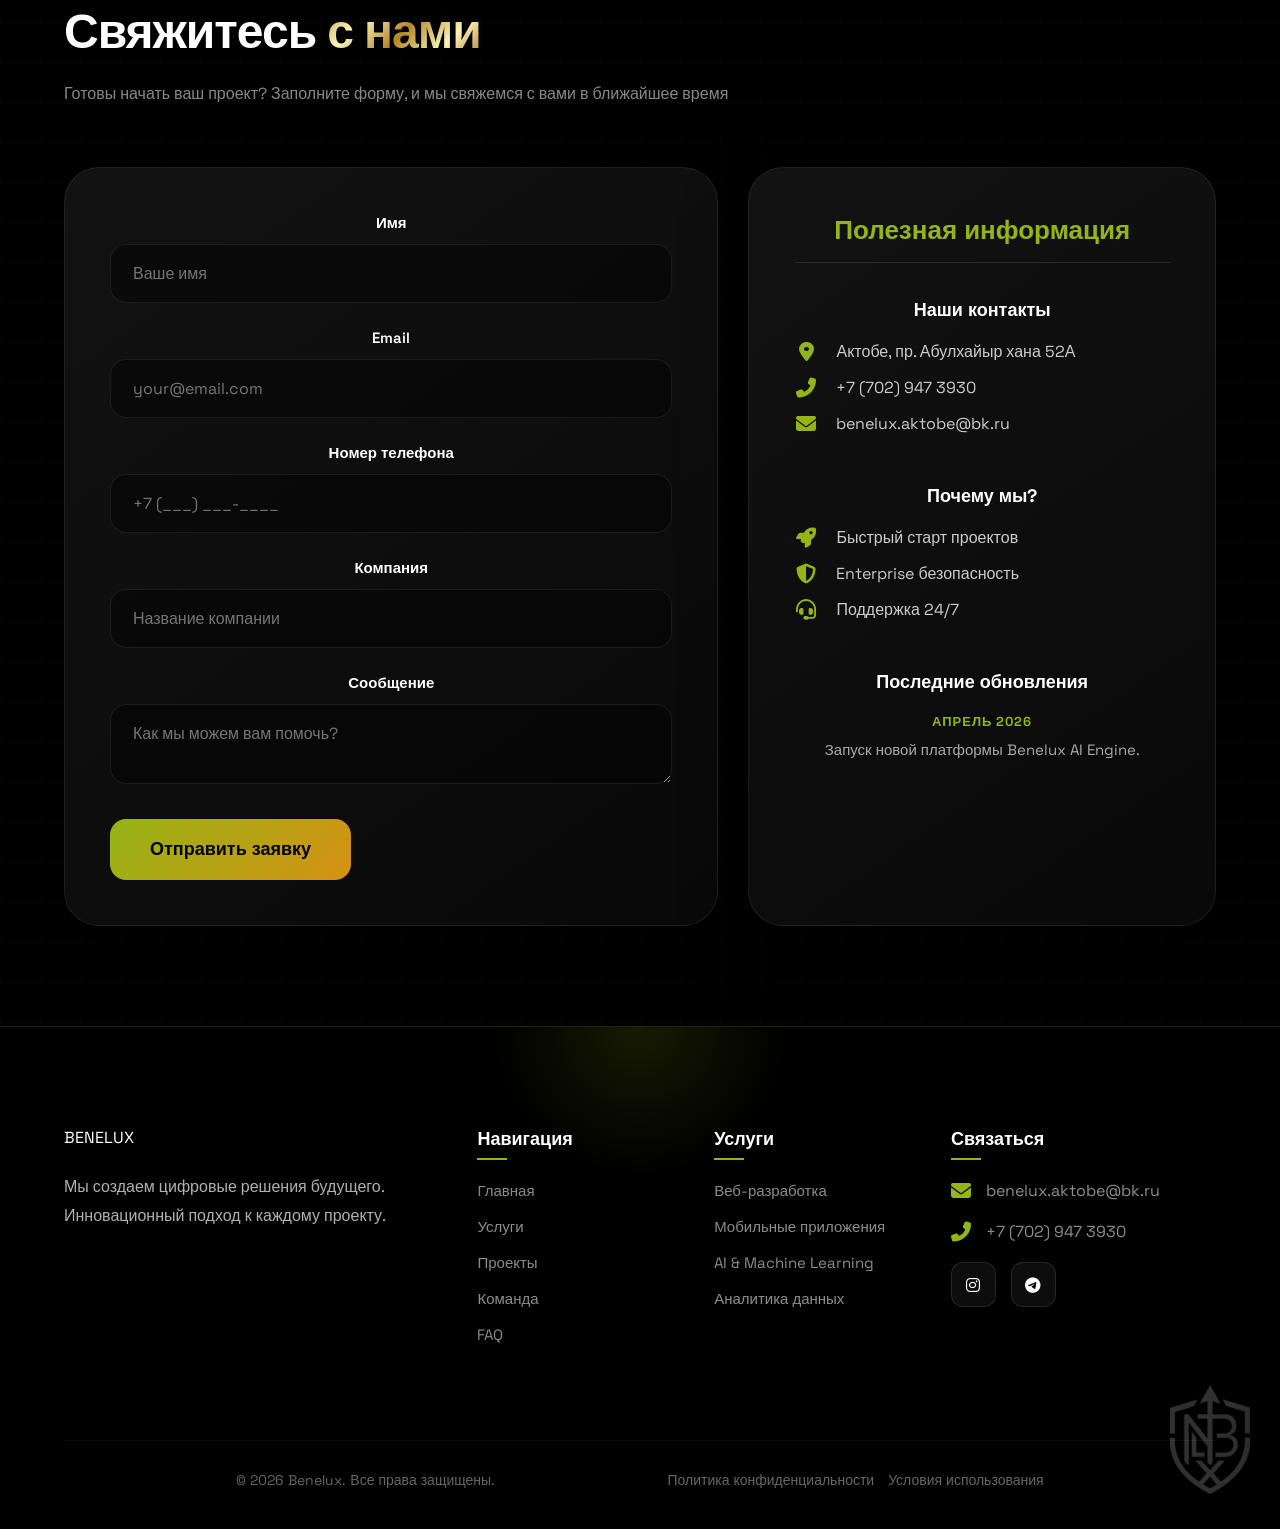
==== commit 0f6b445a: "13 июл. 2026 г., 03:32" ====
--- a/index.html
+++ b/index.html
@@ -33,6 +33,12 @@
             </div>
             
             <div class="nav-center" id="navCenter">
+                <div class="search-bar-premium mobile-search">
+                    <i class="fas fa-search"></i>
+                    <input type="text" id="siteSearchMobile" placeholder="Поиск..." data-i18n="search_placeholder">
+                    <div id="searchDropdownMobile" class="search-dropdown"></div>
+                </div>
+
                 <ul class="nav-links">
                     <li><a href="#home" onclick="closeMenu()" data-i18n="nav_home">Главная</a></li>
                     <li><a href="#services" onclick="closeMenu()" data-i18n="nav_services">Услуги</a></li>
@@ -55,7 +61,8 @@
             <div class="nav-right-container">
                 <div class="search-bar-premium">
                     <i class="fas fa-search"></i>
-                    <input type="text" id="siteSearch" placeholder="Поиск по сайту..." oninput="handleSearch(this.value)">
+                    <input type="text" id="siteSearch" placeholder="Поиск по сайту..." data-i18n="search_placeholder">
+                    <div id="searchDropdown" class="search-dropdown"></div>
                 </div>
                 <div class="language-switcher-desktop">
                     <button class="lang-btn active" id="langRu" onclick="changeLanguage('ru')">RU</button>
@@ -73,6 +80,9 @@
     </header>
 
     <section class="hero" id="home">
+        <div class="hero-watermark" aria-hidden="true">
+            <img src="images/new-logo.png" alt="Benelux Logo Watermark">
+        </div>
         <div class="hero-content">
             <div class="hero-layout">
                 <div class="hero-copy">
@@ -86,9 +96,9 @@
                     <p data-i18n="hero_subtitle">Создаём современные цифровые продукты, которые трансформируют индустрии
                     </p>
                     <div class="hero-highlights">
-                        <span>Архитектура класса Enterprise</span>
-                        <span>Безопасность на каждом уровне</span>
-                        <span>Оперативная поддержка 24/7</span>
+                        <span data-i18n="hero_highlight1">Архитектура класса Enterprise</span>
+                        <span data-i18n="hero_highlight2">Безопасность на каждом уровне</span>
+                        <span data-i18n="hero_highlight3">Оперативная поддержка 24/7</span>
                     </div>
                     <div class="cta-buttons">
                         <a href="#contact" class="btn-primary" data-i18n="hero_btn1">Начать проект</a>
@@ -98,36 +108,29 @@
 
                 <div class="hero-visual" aria-hidden="true">
                     <div class="visual-glow"></div>
-                    <div class="visual-stack">
-                        <div class="visual-card visual-card--top">
-                            <div class="visual-card-header">
-                                <div class="visual-badge">
-                                    <img src="images/new-logo.png" alt="Benelux" class="visual-logo">
-                                </div>
-                                <div class="visual-status">Live</div>
-                            </div>
-                            <div class="tech-stack-ui">
-                                <div class="tech-item neon-react" title="React"><i class="fab fa-react"></i></div>
-                                <div class="tech-item neon-python" title="Python"><i class="fab fa-python"></i></div>
-                                <div class="tech-item neon-aws" title="AWS"><i class="fab fa-aws"></i></div>
-                                <div class="tech-item neon-docker" title="Docker"><i class="fab fa-docker"></i></div>
-                            </div>
-                            <div class="card-footer-text">Advanced IT Stack</div>
-                        </div>
-
-                        <div class="visual-card visual-card--bot">
-                            <div class="stat-content">
-                                <div class="stat-main-large">100+</div>
-                                <div class="stat-label-large">проектов</div>
-                            </div>
-                            <div class="stat-badge-premium">
-                                <i class="fas fa-handshake"></i>
-                                <span>Expert Partnership</span>
-                            </div>
-                            <div class="progress-container-premium">
-                                <div class="progress-fill-premium"></div>
-                            </div>
-                        </div>
+                    <div class="visual-stack" id="heroStack">
+                        <div class="visual-card">
+                            <img class="vc-photo" src="images/11.jpg" alt="Команда Benelux">
+                            <div class="vc-overlay">
+                                <div class="vc-badge"><i class="fas fa-microchip"></i> AI Dev Team</div>
+                            </div>
+                        </div>
+
+                        <div class="visual-card">
+                            <img class="vc-photo" src="images/12.jpg" alt="Команда Benelux">
+                            <div class="vc-overlay">
+                                <div class="vc-badge"><i class="fas fa-users"></i> Benelux Culture</div>
+                            </div>
+                        </div>
+
+                        <div class="visual-card">
+                            <img class="vc-photo" src="images/13.jpg" alt="Команда Benelux">
+                            <div class="vc-overlay">
+                                <div class="vc-badge"><i class="fas fa-trophy"></i> DigiEduHack 2023</div>
+                            </div>
+                        </div>
+
+
                     </div>
                 </div>
             </div>
@@ -146,7 +149,7 @@
                         <span class="service-icon"><i class="fas fa-laptop-code"></i></span>
                     </div>
                     <h3 data-i18n="service_web_title">Веб-разработка</h3>
-                    <p data-i18n="service_web_desc">Создаём высокопроизводительные веб-приложения и сайты с современным дизайном.</p>
+                    <p class="service-desc" data-i18n="service_web_desc">Создаём высокопроизводительные веб-приложения и сайты с современным дизайном.</p>
                 </div>
             </div>
             <div class="service-card bento-item bento-item--small" onclick="openModal('ai')" style="background-image: url('https://images.unsplash.com/photo-1677442136019-21780ecad995?q=80&w=800&auto=format&fit=crop');">
@@ -157,6 +160,7 @@
                         <span class="service-icon"><i class="fas fa-brain"></i></span>
                     </div>
                     <h3 data-i18n="service_ai_title">AI & ML</h3>
+                    <p class="service-desc" data-i18n="service_ai_desc">Внедряем нейросети и алгоритмы машинного обучения для автоматизации и масштабирования вашего бизнеса.</p>
                 </div>
             </div>
             <div class="service-card bento-item bento-item--medium" onclick="openModal('cloud')" style="background-image: url('https://images.unsplash.com/photo-1451187580459-43490279c0fa?q=80&w=800&auto=format&fit=crop');">
@@ -167,6 +171,7 @@
                         <span class="service-icon"><i class="fas fa-cloud"></i></span>
                     </div>
                     <h3 data-i18n="service_cloud_title">Cloud Systems</h3>
+                    <p class="service-desc" data-i18n="service_cloud_desc">Проектируем безопасную и отказоустойчивую облачную инфраструктуру, готовую к любым нагрузкам.</p>
                 </div>
             </div>
             <div class="service-card bento-item bento-item--wide" onclick="openModal('mobile')" style="background-image: url('https://images.unsplash.com/photo-1512941937669-90a1b58e7e9c?q=80&w=1000&auto=format&fit=crop');">
@@ -177,6 +182,7 @@
                         <span class="service-icon"><i class="fas fa-mobile-alt"></i></span>
                     </div>
                     <h3 data-i18n="service_mobile_title">Mobile Dev</h3>
+                    <p class="service-desc" data-i18n="service_mobile_desc">Разрабатываем интуитивные кроссплатформенные и нативные приложения для iOS и Android.</p>
                 </div>
             </div>
         </div>
@@ -201,6 +207,7 @@
                         <h3 id="cityCardName" class="city-card-name"></h3>
                         <p class="city-card-detail" id="cityCardAddress"></p>
                         <p class="city-card-detail" id="cityCardPhone"></p>
+                        <div id="cityCardDG"></div>
                     </div>
                 </div>
             </div>
@@ -292,8 +299,7 @@
                 <div class="project-info">
                     <span class="project-category" data-i18n="filter_web">Веб-разработка</span>
                     <h3>Ai-LessonPlanner</h3>
-                    <p data-i18n="project_dashboard_desc">Платформа для генерации учебного плана для проведения занятий
-                        ученикам и студентам</p>
+                    <p data-i18n="project_dashboard_desc">Платформа для генерации учебного плана для проведения занятий ученикам и студентам</p>
                     <div class="project-tech">
                         <span class="tech-tag">HTML/CSS/JS</span>
                         <span class="tech-tag">Google Forms</span>
@@ -301,21 +307,6 @@
                     </div>
                 </div>
             </div>
-            <div class="project-card" data-category="mobile">
-                <div class="project-image">
-                    <img src="images/4.png" alt="Фото">
-                </div>
-                <div class="project-info">
-                    <span class="project-category" data-i18n="filter_mobile">Мобильные</span>
-                    <h3>QazaqSteps</h3>
-                    <p data-i18n="project_fitness_desc">Мобильное приложение для туризма по городам
-                        Актобе и Костанай</p>
-                    <div class="project-tech">
-                        <span class="tech-tag">React Native</span>
-                        <span class="tech-tag">Expo Go</span>
-                    </div>
-                </div>
-            </div>
             <div class="project-card" data-category="web">
                 <div class="project-image">
                     <img src="images/5.png" alt="Фото">
@@ -323,8 +314,7 @@
                 <div class="project-info">
                     <span class="project-category" data-i18n="filter_web">Веб-разработка</span>
                     <h3>ИИ-консультант "Абитуриент"</h3>
-                    <p data-i18n="project_dashboard_desc">Голосовой ИИ-ассистент для приемной комиссии
-                        университета Жубанова</p>
+                    <p data-i18n="project_dashboard_desc">Голосовой ИИ-ассистент для приемной комиссии университета Жубанова</p>
                     <div class="project-tech">
                         <span class="tech-tag">React</span>
                         <span class="tech-tag">Vite</span>
@@ -336,123 +326,169 @@
     </section>
 
     <section class="team" id="team">
-        <h2 class="section-title"><span data-i18n="team_title1">Наша</span> <span class="gradient-text"
-                data-i18n="team_title2">команда</span></h2>
+        <h2 class="team-header-title">Наша <span class="gold">команда</span></h2>
         <div class="team-grid">
+            <!-- 1. CEO -->
             <div class="team-member">
-                <div class="team-avatar">
-                    <img src="images/team1.jpg" alt="">
-                </div>
+                <div class="team-bg-pattern bg-ceo"></div>
+                <div class="team-avatar">
+                    <img src="images/team1.jpg" alt="Kirill">
+                </div>
+                <div class="team-status"><span class="status-dot status-green" style="background:#4CAF50"></span> Строит будущее</div>
                 <div class="team-name" data-i18n="team_member1_name">Кирилл Пилипенко</div>
                 <div class="team-role" data-i18n="team_member1_role">CEO & Основатель</div>
-                <p class="team-bio" data-i18n="team_member1_bio">Определяет вектор развития BENELUX и формирует команду
-                    экспертов для реализации инновационных проектов.</p>
-                <div class="team-social">
-                </div>
-            </div>
+                <div class="team-chips">
+                    <span class="team-chip">Strategy</span>
+                    <span class="team-chip">Leadership</span>
+                </div>
+                <p class="team-bio" data-i18n="team_member1_bio">Определяет вектор развития BENELUX и формирует команду экспертов.</p>
+            </div>
+
+            <!-- 2. Co-Leader -->
             <div class="team-member">
-                <div class="team-avatar">
-                    <img src="images/team2.jpg" alt="">
-                </div>
+                <div class="team-bg-pattern bg-mgmt"></div>
+                <div class="team-avatar">
+                    <img src="images/team2.jpg" alt="Erlan">
+                </div>
+                <div class="team-status"><span class="status-dot" style="background:#2196F3"></span> В переговорах</div>
                 <div class="team-name" data-i18n="team_member2_name">Ерлан Аймуканов</div>
                 <div class="team-role" data-i18n="team_member2_role">Со-руководитель</div>
-                <p class="team-bio" data-i18n="team_member2_bio">Отвечает за эффективность внутренних процессов и
-                    успешное завершение всех ключевых проектов.</p>
-                <div class="team-social">
-                </div>
-            </div>
+                <div class="team-chips">
+                    <span class="team-chip">Management</span>
+                    <span class="team-chip">Agile</span>
+                </div>
+                <p class="team-bio" data-i18n="team_member2_bio">Отвечает за эффективность внутренних процессов и успех проектов.</p>
+            </div>
+
+            <!-- 3. PM -->
             <div class="team-member">
-                <div class="team-avatar">
-                    <img src="images/team10.jpg" alt="">
-                </div>
-                <div class="team-name" data-i18n="team_member2_name">Каламша Баймухан</div>
-                <div class="team-role" data-i18n="team_member2_role">Project Manager</div>
-                <p class="team-bio" data-i18n="team_member2_bio">Координирует работу команды, управляет ресурсами и
-                    рисками, гарантируя выполнение задач в установленные сроки и с соблюдением стандартов качества.</p>
-                <div class="team-social">
-                </div>
-            </div>
+                <div class="team-bg-pattern bg-pm"></div>
+                <div class="team-avatar">
+                    <img src="images/team10.jpg" alt="Kalamsha">
+                </div>
+                <div class="team-status"><span class="status-dot" style="background:#9C27B0"></span> Планирует спринт</div>
+                <div class="team-name">Каламша Баймухан</div>
+                <div class="team-role">Project Manager</div>
+                <div class="team-chips">
+                    <span class="team-chip">Jira</span>
+                    <span class="team-chip">Risk Mgmt</span>
+                </div>
+                <p class="team-bio">Координирует работу команды и управляет ресурсами в срок.</p>
+            </div>
+
+            <!-- 4. Security (Active) -->
+            <div class="team-member active-team-card">
+                <div class="team-bg-pattern bg-sec"></div>
+                <div class="team-avatar">
+                    <img src="images/team3.jpg" alt="Vladislav">
+                </div>
+                <div class="team-status"><span class="status-dot" style="background:#FF9800"></span> Сканирует сеть</div>
+                <div class="team-name" data-i18n="team_member3_name">Владислав Тугуши</div>
+                <div class="team-role" data-i18n="team_member3_role">Cybersecurity Expert</div>
+                <div class="team-chips">
+                    <span class="team-chip">Pentesting</span>
+                    <span class="team-chip">OSINT</span>
+                </div>
+                <p class="team-bio" data-i18n="team_member3_bio">Обеспечивает защиту всех цифровых активов клиентов.</p>
+            </div>
+
+            <!-- 5. AI Specialist -->
             <div class="team-member">
-                <div class="team-avatar">
-                    <img src="images/team3.jpg" alt="">
-                </div>
-                <div class="team-name" data-i18n="team_member3_name">Владислав Тугуши</div>
-                <div class="team-role" data-i18n="team_member3_role">Специалист по кибербезопасности</div>
-                <p class="team-bio" data-i18n="team_member3_bio">Обеспечивает комплексную защиту всех цифровых активов
-                    клиентов и инфраструктуры компании.</p>
-                <div class="team-social">
-                </div>
-            </div>
+                <div class="team-bg-pattern bg-ai"></div>
+                <div class="team-avatar">
+                    <img src="images/team4.jpg" alt="Nikita">
+                </div>
+                <div class="team-status"><span class="status-dot" style="background:#00BCD4"></span> Обучает LLM</div>
+                <div class="team-name" data-i18n="team_member4_name">Никита Мальцев</div>
+                <div class="team-role" data-i18n="team_member4_role">AI Specialist</div>
+                <div class="team-chips">
+                    <span class="team-chip">Python</span>
+                    <span class="team-chip">ML</span>
+                </div>
+                <p class="team-bio" data-i18n="team_member4_bio">Разрабатывает нейронные сети для оптимизации бизнеса.</p>
+            </div>
+
+            <!-- 6. Mobilographer -->
             <div class="team-member">
-                <div class="team-avatar">
-                    <img src="images/team4.jpg" alt="">
-                </div>
-                <div class="team-name" data-i18n="team_member4_name">Никита Мальцев</div>
-                <div class="team-role" data-i18n="team_member4_role">Специалист по ИИ</div>
-                <p class="team-bio" data-i18n="team_member4_bio">Разрабатывает и внедряет нейронные сети для оптимизации
-                    бизнес-процессов и создания новых продуктов.</p>
-                <div class="team-social">
-                </div>
-            </div>
-            <div class="team-member">
-                <div class="team-avatar">
-                    <img src="images/team5.jpg" alt="">
-                </div>
+                <div class="team-bg-pattern bg-media"></div>
+                <div class="team-avatar">
+                    <img src="images/team5.jpg" alt="Karabura">
+                </div>
+                <div class="team-status"><span class="status-dot" style="background:#E91E63"></span> В объективе</div>
                 <div class="team-name" data-i18n="team_member5_name">Карабура Айтжанов</div>
                 <div class="team-role" data-i18n="team_member5_role">Мобилограф</div>
-                <p class="team-bio" data-i18n="team_member5_bio">Создает высококачественный видеоконтент, отражающий
-                    экспертизу и жизнь команды BENELUX.</p>
-                <div class="team-social">
-                </div>
-            </div>
+                <div class="team-chips">
+                    <span class="team-chip">Video</span>
+                    <span class="team-chip">Cuts</span>
+                </div>
+                <p class="team-bio" data-i18n="team_member5_bio">Создает видеоконтент, отражающий жизнь команды.</p>
+            </div>
+
+            <!-- 7. Designer -->
             <div class="team-member">
-                <div class="team-avatar">
-                    <img src="images/team6.jpg" alt="">
-                </div>
+                <div class="team-bg-pattern bg-design"></div>
+                <div class="team-avatar">
+                    <img src="images/team6.jpg" alt="Mariam">
+                </div>
+                <div class="team-status"><span class="status-dot" style="background:#673AB7"></span> Рисует UX</div>
                 <div class="team-name" data-i18n="team_member6_name">Мариам Рогушева</div>
-                <div class="team-role" data-i18n="team_member6_role">Дизайнер</div>
-                <p class="team-bio" data-i18n="team_member6_bio">Превращает сложные идеи в интуитивно понятные и
-                    эстетически привлекательные интерфейсы.</p>
-                <div class="team-social">
-                </div>
-            </div>
+                <div class="team-role" data-i18n="team_member6_role">UI/UX Designer</div>
+                <div class="team-chips">
+                    <span class="team-chip">Figma</span>
+                    <span class="team-chip">Design</span>
+                </div>
+                <p class="team-bio" data-i18n="team_member6_bio">Превращает сложные идеи в эстетичные интерфейсы.</p>
+            </div>
+
+            <!-- 8. QA -->
             <div class="team-member">
-                <div class="team-avatar">
-                    <img src="images/team7.jpg" alt="">
-                </div>
+                <div class="team-bg-pattern bg-qa"></div>
+                <div class="team-avatar">
+                    <img src="images/team7.jpg" alt="Natalya">
+                </div>
+                <div class="team-status"><span class="status-dot" style="background:#f44336"></span> Ловит баги</div>
                 <div class="team-name" data-i18n="team_member7_name">Наталья Ищенко</div>
-                <div class="team-role" data-i18n="team_member7_role">Тестировщик</div>
-                <p class="team-bio" data-i18n="team_member7_bio">Обеспечивает безупречную работу продукта, выявляя и
-                    устраняя критические ошибки до релиза.</p>
-                <div class="team-social">
-                </div>
-            </div>
+                <div class="team-role" data-i18n="team_member7_role">QA Engineer</div>
+                <div class="team-chips">
+                    <span class="team-chip">Testing</span>
+                    <span class="team-chip">Bug Hunt</span>
+                </div>
+                <p class="team-bio" data-i18n="team_member7_bio">Обеспечивает безупречную работу продукта.</p>
+            </div>
+
+            <!-- 9. SMM -->
             <div class="team-member">
-                <div class="team-avatar">
-                    <img src="images/team8.jpg" alt="">
-                </div>
+                <div class="team-bg-pattern bg-smm"></div>
+                <div class="team-avatar">
+                    <img src="images/team8.jpg" alt="Saltanat">
+                </div>
+                <div class="team-status"><span class="status-dot" style="background:#3F51B5"></span> Пишет пост</div>
                 <div class="team-name" data-i18n="team_member8_name">Салтанат Еркингали</div>
-                <div class="team-role" data-i18n="team_member8_role">SMM-специалист</div>
-                <p class="team-bio" data-i18n="team_member8_bio">Управляет присутствием BENELUX в социальных сетях,
-                    строит сообщество и привлекает целевую аудиторию.</p>
-                <div class="team-social">
-                </div>
-            </div>
+                <div class="team-role" data-i18n="team_member8_role">SMM Specialist</div>
+                <div class="team-chips">
+                    <span class="team-chip">Social</span>
+                    <span class="team-chip">Content</span>
+                </div>
+                <p class="team-bio" data-i18n="team_member8_bio">Управляет присутствием в социальных сетях.</p>
+            </div>
+
+            <!-- 10. Translator -->
             <div class="team-member">
-                <div class="team-avatar">
-                    <img src="images/team9.jpg" alt="">
-                </div>
+                <div class="team-bg-pattern bg-trans"></div>
+                <div class="team-avatar">
+                    <img src="images/team9.jpg" alt="Aknur">
+                </div>
+                <div class="team-status"><span class="status-dot" style="background:#009688"></span> Переводит мир</div>
                 <div class="team-name" data-i18n="team_member9_name">Акнур Аскарова</div>
-                <div class="team-role" data-i18n="team_member9_role">Переводчик</div>
-                <p class="team-bio" data-i18n="team_member9_bio">Обеспечивает точную языковую адаптацию продуктов и
-                    коммуникаций, стирая границы между технологиями и глобальным рынком.</p>
-                <div class="team-social">
-                </div>
+                <div class="team-role" data-i18n="team_member9_role">Translator</div>
+                <div class="team-chips">
+                    <span class="team-chip">Languages</span>
+                    <span class="team-chip">Localization</span>
+                </div>
+                <p class="team-bio" data-i18n="team_member9_bio">Обеспечивает точную языковую адаптацию.</p>
             </div>
         </div>
     </section>
-
-
 
     <section class="about" id="about">
         <div class="about-content">
@@ -528,44 +564,47 @@
                 <!-- Right Column: FAQ -->
                 <div class="info-hub-column faq-column">
                     <h2 class="section-title text-left">
-                        <span data-i18n="faq_title">Вопросы</span>
+                        <span class="gradient-text" data-i18n="faq_title">Вопросы</span>
                     </h2>
                     <div class="faq-list-hub">
-                        <div class="faq-item-premium" onclick="toggleFaq(this)">
-                            <div class="faq-header-hub">
-                                <span data-i18n="faq_q1">Сроки разработки?</span>
-                                <i class="fas fa-plus"></i>
-                            </div>
-                            <div class="faq-body-premium">
-                                <div class="faq-body-content">
-                                    <p data-i18n="faq_a1">Лендинг от 7 дней, сложные системы от 1 месяца.</p>
-                                </div>
-                            </div>
-                        </div>
-                        <div class="faq-item-premium" onclick="toggleFaq(this)">
-                            <div class="faq-header-hub">
-                                <span data-i18n="faq_q2">Есть ли поддержка?</span>
-                                <i class="fas fa-plus"></i>
-                            </div>
-                            <div class="faq-body-premium">
-                                <div class="faq-body-content">
-                                    <p data-i18n="faq_a2">Да, поддержка и мониторинг 24/7 после запуска.</p>
-                                </div>
-                            </div>
-                        </div>
-                        <div class="faq-item-premium" onclick="toggleFaq(this)">
-                            <div class="faq-header-hub">
-                                <span data-i18n="faq_q3">Как платить?</span>
-                                <i class="fas fa-plus"></i>
-                            </div>
-                            <div class="faq-body-premium">
-                                <div class="faq-body-content">
-                                    <p data-i18n="faq_a3">Работаем по системе 50/50 или по этапам (Milestones).</p>
-                                </div>
-                            </div>
-                        </div>
-                    </div>
-                </div>
+                        <div class="faq-item">
+                            <div class="faq-header">
+                                <span class="faq-title" data-i18n="faq_q1">Сроки разработки?</span>
+                                <span class="faq-icon"><i class="fas fa-plus"></i></span>
+                            </div>
+                            <div class="faq-body">
+                                <p data-i18n="faq_a1">Лендинг от 7 дней, сложные системы от 1 месяца.</p>
+                            </div>
+                        </div>
+                        <div class="faq-item">
+                            <div class="faq-header">
+                                <span class="faq-title" data-i18n="faq_q2">Есть ли поддержка?</span>
+                                <span class="faq-icon"><i class="fas fa-plus"></i></span>
+                            </div>
+                            <div class="faq-body">
+                                <p data-i18n="faq_a2">Да, поддержка и мониторинг 24/7 после запуска.</p>
+                            </div>
+                        </div>
+                        <div class="faq-item">
+                            <div class="faq-header">
+                                <span class="faq-title" data-i18n="faq_q3">Как платить?</span>
+                                <span class="faq-icon"><i class="fas fa-plus"></i></span>
+                            </div>
+                            <div class="faq-body">
+                                <p data-i18n="faq_a3">Работаем по системе 50/50 или по этапам (Milestones).</p>
+                            </div>
+                        </div>
+                    </div>
+                    <div class="faq-cta-block">
+                        <div class="faq-cta-icon"><i class="fas fa-comments"></i></div>
+                        <div class="faq-cta-text">
+                            <h4 class="gradient-text">Остались вопросы?</h4>
+                            <p>Напишите нам — ответим в течение часа</p>
+                        </div>
+                        <a href="#contact" class="faq-cta-btn">Связаться <i class="fas fa-arrow-right"></i></a>
+                    </div>
+                </div>
+
             </div>
         </div>
     </section>
@@ -576,26 +615,26 @@
             <div class="testimonial-card-premium">
                 <div class="testimonial-content">
                     <i class="fas fa-quote-left quote-icon"></i>
-                    <p data-i18n="testimonial1_text">Benelux превзошли все наши ожидания! Они создали платформу для нашего финтех-стартапа за 3 месяца. Профессионализм, внимание к деталям и отличная коммуникация на протяжении всего проекта.</p>
+                    <p data-i18n="testimonial1_text">Сайт оставляет очень хорошее впечатление: современный дизайн, понятная структура и удобная навигация. Информация изложена чётко и логично, легко найти нужные разделы. Видно, что сайт продуман с точки зрения пользователя. При небольшом усилении продающих акцентов и доработке деталей можно смело довести до идеального уровня.</p>
                 </div>
                 <div class="testimonial-author">
-                    <div class="author-avatar-premium">АК</div>
+                    <div class="author-avatar-premium">ГК</div>
                     <div class="author-info">
-                        <h4 data-i18n="testimonial1_name">Алексей Ковалёв</h4>
-                        <span class="author-role">CEO, TechFlow</span>
+                        <h4 data-i18n="testimonial1_name">Гульдара Кенжегара</h4>
+                        <span class="author-role">Эксперт по маркетиингу, Kasip</span>
                     </div>
                 </div>
             </div>
             <div class="testimonial-card-premium">
                 <div class="testimonial-content">
                     <i class="fas fa-quote-left quote-icon"></i>
-                    <p data-i18n="testimonial2_text">Работа с командой Benelux - это настоящее удовольствие. Они не просто выполнили техническое задание, а предложили инновационные решения, которые значительно улучшили наш продукт.</p>
+                    <p data-i18n="testimonial2_text">Хочется выразить благодарность одному из разработчиков данной компании за профессионализм и отличную работу. Он с нуля создал сайт, который не только выглядит как современный лендинг, но и включает полноценную образовательную платформу. Всё работает стабильно: личные кабинеты, загрузка видеоуроков и материалов, отслеживание прогресса пользователей. Работать с ним было легко и комфортно — всегда на связи и решает задачи быстро. Спасибо за качественный результат!</p>
                 </div>
                 <div class="testimonial-author">
-                    <div class="author-avatar-premium">МС</div>
+                    <div class="author-avatar-premium">МБ</div>
                     <div class="author-info">
-                        <h4 data-i18n="testimonial2_name">Мария Смирнова</h4>
-                        <span class="author-role">Product Manager, GlobalRetail</span>
+                        <h4 data-i18n="testimonial2_name">Меруерт Бассен</h4>
+                        <span class="author-role">Со-руководитель и финансист, Kasip</span>
                     </div>
                 </div>
             </div>
@@ -702,14 +741,14 @@
         <div class="footer-container">
             <div class="footer-info">
                 <div class="logo footer-logo">BENELUX</div>
-                <p class="footer-description">
+                <p class="footer-description" data-i18n="footer_desc">
                     Мы создаем цифровые решения будущего. Инновационный подход к каждому проекту, от концепции до
                     реализации.
                 </p>
             </div>
 
             <div class="footer-links">
-                <h4>Навигация</h4>
+                <h4 data-i18n="footer_nav_title">Навигация</h4>
                 <ul>
                     <li><a href="#hero">Главная</a></li>
                     <li><a href="#services">Услуги</a></li>
@@ -720,7 +759,7 @@
             </div>
 
             <div class="footer-links">
-                <h4>Услуги</h4>
+                <h4 data-i18n="footer_services_title">Услуги</h4>
                 <ul>
                     <li><a href="#services">Веб-разработка</a></li>
                     <li><a href="#services">Мобильные приложения</a></li>
@@ -730,7 +769,7 @@
             </div>
 
             <div class="footer-links">
-                <h4>Связаться</h4>
+                <h4 data-i18n="footer_contact_title">Связаться</h4>
                 <div class="footer-contact-item">
                     <i class="fas fa-envelope"></i>
                     <span>benelux.aktobe@bk.ru</span>
@@ -782,4 +821,5 @@
     <script src="JS/main.js"></script>
 </body>
 
-</html>+</html>
+
--- a/css/style.css
+++ b/css/style.css
@@ -28,12 +28,12 @@
     --r-lg: 24px;
     --shadow-sm: 0 10px 30px rgba(0, 0, 0, 0.35);
     --shadow-md: 0 18px 55px rgba(0, 0, 0, 0.45);
-    --shadow-glow: 0 20px 70px rgba(149, 180, 21, 0.22);
+    --shadow-glow: 0 20px 70px rgba(214, 145, 19, 0.22);
 
     /* layout */
     --container: 1200px;
-    --pad-x: clamp(18px, 4vw, 56px);
-    --pad-y: clamp(72px, 10vw, 110px);
+    --pad-x: clamp(16px, 4vw, 56px);
+    --pad-y: clamp(54px, 9vw, 110px);
 
     /* motion */
     --ease-out: cubic-bezier(0.16, 1, 0.3, 1);
@@ -117,7 +117,7 @@
 .nav-logo-container img {
     max-width: 40px;
     height: auto;
-    filter: drop-shadow(0 0 10px rgba(149, 180, 21, 0.3));
+    filter: drop-shadow(0 0 10px rgba(214, 145, 19, 0.3));
 }
 
 
@@ -133,10 +133,18 @@
     border: 1px solid rgba(255, 255, 255, 0.12);
 }
 
-.language-switcher {
+.mobile-search {
+    display: none !important;
+}
+
+.language-switcher-desktop {
     display: flex;
     gap: 10px;
     align-items: center;
+}
+
+.language-switcher-mobile {
+    display: none;
 }
 
 .lang-btn {
@@ -158,7 +166,7 @@
 
 .lang-btn:hover {
     border-color: var(--brand-1);
-    background: rgba(149, 180, 21, 0.1);
+    background: rgba(214, 145, 19, 0.1);
 }
 
 .lang-btn.active {
@@ -170,7 +178,7 @@
 .nav-right-container {
     display: flex;
     align-items: center;
-    gap: 20px;
+    gap: 15px;
 }
 
 .search-bar-premium {
@@ -216,77 +224,201 @@
     color: var(--muted-2);
 }
 
+.search-dropdown {
+    position: absolute;
+    top: calc(100% + 12px);
+    left: 0;
+    width: 320px;
+    background: rgba(10, 10, 10, 0.85);
+    backdrop-filter: blur(25px) saturate(180%);
+    -webkit-backdrop-filter: blur(25px) saturate(180%);
+    border: 1px solid rgba(255, 255, 255, 0.12);
+    border-radius: var(--r-md);
+    box-shadow: var(--shadow-md);
+    opacity: 0;
+    visibility: hidden;
+    transform: translateY(10px) scale(0.98);
+    transition: all 0.4s var(--ease-out);
+    z-index: 1000;
+    max-height: 400px;
+    overflow-y: auto;
+    padding: 12px;
+}
+
+.search-dropdown.active {
+    opacity: 1;
+    visibility: visible;
+    transform: translateY(0) scale(1);
+}
+
+.search-dropdown::-webkit-scrollbar {
+    width: 4px;
+}
+
+.search-dropdown::-webkit-scrollbar-thumb {
+    background: rgba(255, 255, 255, 0.1);
+    border-radius: 2px;
+}
+
+.search-result-item {
+    display: flex;
+    align-items: center;
+    gap: 14px;
+    padding: 12px;
+    border-radius: var(--r-sm);
+    cursor: pointer;
+    transition: all 0.3s ease;
+    text-decoration: none;
+    color: var(--text);
+    margin-bottom: 4px;
+}
+
+.search-result-item:last-child {
+    margin-bottom: 0;
+}
+
+.search-result-item:hover, .search-result-item.selected {
+    background: rgba(255, 255, 255, 0.08);
+    transform: translateX(4px);
+}
+
+.search-result-icon {
+    width: 36px;
+    height: 36px;
+    display: flex;
+    align-items: center;
+    justify-content: center;
+    background: rgba(255, 255, 255, 0.05);
+    border-radius: 10px;
+    color: var(--brand-1);
+    font-size: 16px;
+    flex-shrink: 0;
+}
+
+.search-result-info {
+    flex: 1;
+    min-width: 0;
+}
+
+.search-result-title {
+    font-size: 14px;
+    font-weight: 600;
+    margin-bottom: 2px;
+    white-space: nowrap;
+    overflow: hidden;
+    text-overflow: ellipsis;
+    color: var(--text);
+}
+
+.search-result-category {
+    font-size: 11px;
+    color: var(--muted-2);
+    text-transform: uppercase;
+    letter-spacing: 0.5px;
+}
+
+.search-no-results {
+    padding: 24px;
+    text-align: center;
+    color: var(--muted-2);
+    font-size: 14px;
+}
+
+.search-no-results i {
+    display: block;
+    font-size: 24px;
+    margin-bottom: 12px;
+    opacity: 0.5;
+}
+
+@media (max-width: 1024px) {
+    .search-bar-premium {
+        display: flex;
+        width: 100%;
+        max-width: 320px;
+        margin: 20px 0 30px;
+        order: -1; /* Place at the top of the menu */
+    }
+    
+    .search-dropdown {
+        width: calc(100% - 40px);
+        left: 20px;
+        top: 100%;
+        bottom: auto;
+        margin-top: 10px;
+    }
+}
+
 
 
 .nav-links {
     display: flex;
-    gap: 20px;
+    gap: 8px;
     list-style: none;
+    align-items: center;
 }
 
 .nav-links a {
-    color: var(--text);
+    color: rgba(255, 255, 255, 0.75);
     text-decoration: none;
     font-weight: 500;
-    transition: all 0.3s;
+    font-size: 14.5px;
+    transition: all 0.3s cubic-bezier(0.4, 0, 0.2, 1);
     position: relative;
+    padding: 8px 16px;
+    border-radius: 20px;
+    display: flex;
+    align-items: center;
+    justify-content: center;
+    background: transparent;
+    border: 1px solid transparent;
 }
 
 .nav-links a:hover {
-    color: var(--brand-1);
-}
-
-.nav-links a::after {
-    content: '';
-    position: absolute;
-    bottom: -5px;
-    left: 0;
-    width: 0;
-    height: 2px;
-    background: linear-gradient(135deg, var(--brand-1) 0%, var(--brand-2) 100%);
-    transition: width 0.3s;
-}
-
-.nav-links a:hover::after {
-    width: 100%;
+    color: #ffffff;
+    background: rgba(255, 255, 255, 0.08);
+    transform: translateY(-1px);
+    border: 1px solid rgba(255, 255, 255, 0.1);
+    box-shadow: 0 4px 15px rgba(0, 0, 0, 0.1);
 }
 
 .language-switcher-desktop {
     display: flex;
     gap: 10px;
     align-items: center;
-}
-
-.language-switcher-mobile {
-    display: none;
 }
 
 .hamburger {
     display: none;
-    flex-direction: column;
+    z-index: 2100;
+    width: 32px;
+    height: 24px;
+    position: relative;
     cursor: pointer;
-    z-index: 1001;
 }
 
 .hamburger span {
-    width: 30px;
-    height: 3px;
-    background: linear-gradient(135deg, var(--brand-1) 0%, var(--brand-2) 100%);
-    margin: 4px 0;
-    transition: all 0.3s;
-    border-radius: 3px;
-}
+    width: 100%;
+    height: 2px;
+    background: var(--gold-linear);
+    transition: all 0.4s cubic-bezier(0.16, 1, 0.3, 1);
+    border-radius: 4px;
+    position: absolute;
+}
+
+.hamburger span:nth-child(1) { top: 0; }
+.hamburger span:nth-child(2) { top: 10px; width: 80%; right: 0; }
+.hamburger span:nth-child(3) { top: 20px; }
 
 .hamburger.active span:nth-child(1) {
-    transform: rotate(45deg) translate(8px, 8px);
-}
-
+    transform: translateY(10px) rotate(45deg);
+}
 .hamburger.active span:nth-child(2) {
     opacity: 0;
-}
-
+    transform: translateX(20px);
+}
 .hamburger.active span:nth-child(3) {
-    transform: rotate(-45deg) translate(8px, -8px);
+    transform: translateY(-10px) rotate(-45deg);
 }
 
 @media (max-width: 1024px) {
@@ -294,8 +426,83 @@
         display: flex;
     }
 
-    .language-switcher-desktop {
+    .nav-center {
+        position: fixed;
+        top: 0;
+        left: 0;
+        width: 100%;
+        height: 100vh;
+        background: rgba(0, 0, 0, 0.95);
+        backdrop-filter: blur(25px);
+        -webkit-backdrop-filter: blur(25px);
+        display: flex;
+        flex-direction: column;
+        align-items: center;
+        justify-content: center;
+        padding: 40px;
+        opacity: 0;
+        visibility: hidden;
+        pointer-events: none;
+        transition: all 0.5s cubic-bezier(0.16, 1, 0.3, 1);
+        z-index: 2000;
+    }
+
+    .nav-center.active {
+        opacity: 1;
+        visibility: visible;
+        pointer-events: all;
+    }
+
+    .nav-links {
+        flex-direction: column;
+        align-items: center;
+        width: 100%;
+        gap: 25px;
+    }
+
+    .nav-links li {
+        opacity: 0;
+        transform: translateY(20px);
+        transition: all 0.4s cubic-bezier(0.16, 1, 0.3, 1);
+    }
+
+    .nav-center.active .nav-links li {
+        opacity: 1;
+        transform: translateY(0);
+    }
+
+    .nav-center.active .nav-links li:nth-child(1) { transition-delay: 0.1s; }
+    .nav-center.active .nav-links li:nth-child(2) { transition-delay: 0.15s; }
+    .nav-center.active .nav-links li:nth-child(3) { transition-delay: 0.2s; }
+    .nav-center.active .nav-links li:nth-child(4) { transition-delay: 0.25s; }
+    .nav-center.active .nav-links li:nth-child(5) { transition-delay: 0.3s; }
+    .nav-center.active .nav-links li:nth-child(6) { transition-delay: 0.35s; }
+    .nav-center.active .nav-links li:nth-child(7) { transition-delay: 0.4s; }
+    .nav-center.active .nav-links li:nth-child(8) { transition-delay: 0.45s; }
+    .nav-center.active .nav-links li:nth-child(9) { transition-delay: 0.5s; }
+
+    .nav-links a {
+        font-size: clamp(22px, 5vw, 28px);
+        font-weight: 700;
+        letter-spacing: -0.02em;
+        text-align: center;
+        padding: 10px 0;
+    }
+
+    .nav-links li {
+        width: 100%;
+        text-align: center;
+    }
+
+    .nav-right-container {
         display: none;
+    }
+
+    .mobile-search {
+        display: flex;
+        width: 100%;
+        max-width: 320px;
+        margin-bottom: 30px;
     }
 
     .language-switcher-mobile {
@@ -303,45 +510,9 @@
         width: 100%;
         justify-content: center;
         padding-top: 20px;
-        border-top: 1px solid color-mix(in srgb, var(--brand-1), transparent 70%);
-        margin-top: auto;
+        border-top: 1px solid rgba(255, 255, 255, 0.1);
+        margin-top: 30px;
         gap: 10px;
-    }
-
-
-
-    .nav-center {
-        position: fixed;
-        top: 0;
-        right: -100%;
-        width: min(86vw, 400px);
-        max-width: 100vw;
-        height: 100vh;
-        background: rgba(0, 0, 0, 0.80);
-        backdrop-filter: blur(20px);
-        flex-direction: column;
-        padding: 0px 40px 40px;
-        gap: 0;
-        transition: right 0.4s ease-in-out;
-        border-left: 1px solid color-mix(in srgb, var(--brand-1), transparent 70%);
-        justify-content: flex-start;
-    }
-
-    .nav-center.active {
-        right: 0;
-    }
-
-    .nav-links {
-        flex-direction: column;
-        width: 100%;
-        gap: 20px;
-        direction: ltr;
-        overflow-x: hidden;
-    }
-
-    .nav-links a {
-        font-size: 24px;
-        padding: 10px 0;
     }
 }
 
@@ -421,27 +592,27 @@
 }
 
 .hero h1 {
-    font-size: clamp(40px, 5.4vw, 74px);
+    font-size: clamp(34px, 6vw, 72px);
     font-weight: 900;
     margin-bottom: 20px;
-    line-height: 1.2;
+    line-height: 1.1;
     animation: fadeInUp 0.8s ease-out;
     letter-spacing: -0.02em;
 }
 
 .gradient-text {
-    background: linear-gradient(135deg, var(--brand-1) 0%, var(--brand-2) 100%);
+    background: var(--gold-linear);
     -webkit-background-clip: text;
     -webkit-text-fill-color: transparent;
     background-clip: text;
 }
 
 .hero p {
-    font-size: clamp(16px, 1.6vw, 20px);
+    font-size: clamp(15px, 1.8vw, 19px);
     color: var(--muted);
     margin-bottom: 32px;
     animation: fadeInUp 0.8s ease-out 0.2s both;
-    line-height: 1.7;
+    line-height: 1.6;
 }
 
 .hero-eyebrow {
@@ -500,7 +671,7 @@
 .btn-primary {
     background: linear-gradient(135deg, var(--brand-1) 0%, var(--brand-2) 100%);
     color: white;
-    box-shadow: 0 14px 45px rgba(149, 180, 21, 0.25);
+    box-shadow: 0 14px 45px rgba(214, 145, 19, 0.25);
 }
 
 .btn-primary::before {
@@ -523,7 +694,7 @@
 
 .btn-primary:hover {
     transform: translateY(-3px);
-    box-shadow: 0 18px 60px rgba(149, 180, 21, 0.38);
+    box-shadow: 0 18px 60px rgba(214, 145, 19, 0.38);
 }
 
 .btn-secondary {
@@ -575,41 +746,6 @@
     perspective: 1200px;
 }
 
-.visual-card {
-    position: absolute;
-    inset: 0;
-    border-radius: 28px;
-    background: linear-gradient(180deg, rgba(255, 255, 255, 0.08), rgba(255, 255, 255, 0.02));
-    border: 1px solid rgba(255, 255, 255, 0.12);
-    box-shadow: 0 30px 90px rgba(0, 0, 0, 0.4);
-    backdrop-filter: blur(14px);
-    transition: all 0.6s var(--ease-out);
-    transform-style: preserve-3d;
-    display: flex;
-    flex-direction: column;
-    padding: 24px;
-}
-
-/* TASK 2: Floating Animations & Dashboard Widgets */
-@keyframes float {
-    0% { transform: translateY(0px) rotateX(var(--rotX)) rotateY(var(--rotY)) translateZ(var(--transZ)); }
-    50% { transform: translateY(-15px) rotateX(var(--rotX)) rotateY(var(--rotY)) translateZ(var(--transZ)); }
-    100% { transform: translateY(0px) rotateX(var(--rotX)) rotateY(var(--rotY)) translateZ(var(--transZ)); }
-}
-
-.visual-card--top {
-    --rotX: 10deg; --rotY: -15deg; --transZ: 40px;
-    inset: 0 10% 45% 0;
-    animation: float 6s ease-in-out infinite;
-}
-
-
-
-.visual-card--bot {
-    --rotX: -5deg; --rotY: -10deg; --transZ: 60px;
-    inset: 50% 15% 0 0;
-    animation: float 7s ease-in-out infinite;
-}
 
 /* TASK 4: Bento Grid with Photo Backgrounds */
 .services-grid.bento-grid {
@@ -695,10 +831,10 @@
     text-transform: uppercase;
     letter-spacing: 1px;
     padding: 4px 8px;
-    background: rgba(149, 180, 21, 0.15);
+    background: rgba(214, 145, 19, 0.15);
     color: var(--brand-1);
     border-radius: 6px;
-    border: 1px solid rgba(149, 180, 21, 0.2);
+    border: 1px solid rgba(214, 145, 19, 0.2);
 }
 
 .tech-stack-ui {
@@ -758,7 +894,7 @@
     background: linear-gradient(135deg, var(--brand-1), var(--brand-2));
     -webkit-background-clip: text;
     -webkit-text-fill-color: transparent;
-    filter: drop-shadow(0 0 15px rgba(149, 180, 21, 0.4));
+    filter: drop-shadow(0 0 15px rgba(214, 145, 19, 0.4));
 }
 
 .stat-label-large {
@@ -880,7 +1016,7 @@
     content: '';
     position: absolute;
     inset: 0;
-    background: radial-gradient(circle at 14% 18%, rgba(149, 180, 21, 0.12), transparent 40%),
+    background: radial-gradient(circle at 14% 18%, rgba(214, 145, 19, 0.12), transparent 40%),
         radial-gradient(circle at 92% 86%, rgba(214, 145, 19, 0.10), transparent 45%);
     opacity: 0;
     transition: opacity 0.45s;
@@ -893,8 +1029,8 @@
 
 .service-card:hover {
     transform: translateY(-14px);
-    border-color: rgba(149, 180, 21, 0.28);
-    box-shadow: 0 30px 80px rgba(0, 0, 0, 0.48), 0 0 90px rgba(149, 180, 21, 0.18);
+    border-color: rgba(214, 145, 19, 0.28);
+    box-shadow: 0 30px 80px rgba(0, 0, 0, 0.48), 0 0 90px rgba(214, 145, 19, 0.18);
 }
 
 .service-top {
@@ -941,9 +1077,12 @@
     z-index: 1;
 }
 
-.service-card p {
+.service-card p,
+.service-desc {
     color: var(--muted);
-    line-height: 1.75;
+    line-height: 1.6;
+    font-size: 14px;
+    margin-top: 8px;
     z-index: 1;
 }
 
@@ -951,7 +1090,7 @@
     margin-top: 24px;
     padding: 14px 28px;
     background: transparent;
-    border: 1px solid rgba(149, 180, 21, 0.45);
+    border: 1px solid rgba(214, 145, 19, 0.45);
     color: var(--brand-1);
     border-radius: 999px;
     cursor: pointer;
@@ -962,8 +1101,8 @@
 }
 
 .service-btn:hover {
-    background: rgba(149, 180, 21, 0.14);
-    border-color: rgba(149, 180, 21, 0.6);
+    background: rgba(214, 145, 19, 0.14);
+    border-color: rgba(214, 145, 19, 0.6);
     transform: translateX(4px);
 }
 
@@ -1153,122 +1292,354 @@
     color: var(--muted-2);
 }
 
+:root {
+    --gold-linear: linear-gradient(135deg, #bf953f, #fcf6ba, #b38728, #fbf5b7, #aa771c);
+    --gold-text: #fbd17e;
+}
+
+.hero-watermark {
+    position: absolute;
+    top: 50%;
+    left: 50%;
+    transform: translate(-50%, -50%);
+    width: 80vh;
+    height: 80vh;
+    opacity: 0.09;
+    pointer-events: none;
+    z-index: 0;
+    user-select: none;
+    filter: grayscale(1) brightness(0.8);
+    display: flex;
+    align-items: center;
+    justify-content: center;
+}
+
+.hero-watermark img {
+    width: 100%;
+    height: 100%;
+    object-fit: contain;
+    filter: drop-shadow(0 0 50px rgba(255, 255, 255, 0.1));
+}
+
 .team {
-    padding: var(--pad-y) var(--pad-x);
-    background: var(--bg-2);
+    padding: 120px var(--pad-x);
+    background: #050505;
+    position: relative;
+    overflow: hidden;
+}
+
+/* Ambient Ambient Glows */
+.team::before, .team::after {
+    content: '';
+    position: absolute;
+    width: 600px;
+    height: 600px;
+    border-radius: 50%;
+    filter: blur(120px);
+    z-index: 1;
+    pointer-events: none;
+    opacity: 0.15;
+}
+
+.team::before {
+    top: -100px;
+    left: -100px;
+    background: var(--brand-2);
+}
+
+.team::after {
+    bottom: -100px;
+    right: -100px;
+    background: var(--brand-1);
+}
+
+.team-header-title {
+    text-align: center;
+    font-size: clamp(40px, 6vw, 72px);
+    font-weight: 900;
+    margin-bottom: 80px;
+    color: white;
+    letter-spacing: -2px;
+    position: relative;
+    z-index: 2;
+}
+
+.team-header-title .gold {
+    background: var(--gold-linear);
+    -webkit-background-clip: text;
+    -webkit-text-fill-color: transparent;
+    display: inline-block;
 }
 
 .team-grid {
     display: grid;
-    grid-template-columns: repeat(auto-fit, minmax(280px, 1fr));
-    gap: 40px;
-    max-width: 1400px;
+    grid-template-columns: repeat(auto-fit, minmax(340px, 1fr));
+    gap: 30px;
+    max-width: 1600px;
     margin: 0 auto;
+    position: relative;
+    z-index: 2;
 }
 
 .team-member {
-    background: linear-gradient(180deg, rgba(255, 255, 255, 0.08), rgba(255, 255, 255, 0.04));
-    border-radius: var(--r-lg);
-    border: 1px solid rgba(255, 255, 255, 0.14);
-    padding: 40px;
+    background: rgba(18, 18, 18, 0.7);
+    border: 1px solid rgba(255, 255, 255, 0.03);
+    border-radius: 32px;
+    padding: 60px 40px 40px;
     text-align: center;
-    backdrop-filter: blur(16px);
-    transition: transform 0.45s var(--ease-out), border-color 0.45s var(--ease-out), box-shadow 0.45s var(--ease-out);
-    cursor: pointer;
-}
-
-.team-member:hover {
-    transform: translateY(-10px);
-    border-color: color-mix(in srgb, var(--brand-1), transparent 35%);
-    box-shadow: var(--shadow-md), var(--shadow-glow);
-}
-
-.team-avatar {
-    width: 150px;
-    height: 150px;
-    border-radius: 50%;
-    background: linear-gradient(135deg, var(--brand-1) 0%, var(--brand-2) 100%);
-    margin: 0 auto 25px;
-    display: flex;
-    align-items: center;
-    justify-content: center;
-    font-size: 48px;
-    font-weight: bold;
     position: relative;
     overflow: hidden;
-}
-
-.team-avatar img {
-    display: block;
-    /* Убедитесь, что изображение ведет себя как блок */
+    transition: all 0.5s cubic-bezier(0.23, 1, 0.32, 1);
+    display: flex;
+    flex-direction: column;
+    align-items: center;
+    min-height: 650px;
+    backdrop-filter: blur(15px);
+}
+
+/* Metallic Border on Hover */
+.team-member::before {
+    content: '';
+    position: absolute;
+    inset: 0;
+    border-radius: 32px;
+    padding: 1px;
+    background: linear-gradient(135deg, transparent, rgba(214, 145, 19, 0.3), transparent);
+    -webkit-mask: linear-gradient(#fff 0 0) content-box, linear-gradient(#fff 0 0);
+    mask: linear-gradient(#fff 0 0) content-box, linear-gradient(#fff 0 0);
+    -webkit-mask-composite: xor;
+    mask-composite: exclude;
+    opacity: 0;
+    transition: opacity 0.5s;
+}
+
+.team-member:hover::before,
+.team-member.active-team-card::before {
+    opacity: 1;
+}
+
+.team-member:hover,
+.team-member.active-team-card {
+    transform: translateY(-15px) scale(1.02);
+    background: rgba(25, 25, 25, 0.8);
+    box-shadow: 0 30px 60px rgba(0,0,0,0.5);
+}
+
+.team-member.active-team-card {
+    border-color: rgba(214, 145, 19, 0.2);
+    box-shadow: 0 0 50px rgba(214, 145, 19, 0.1);
+}
+
+/* Background Patterns - Pro Version */
+.team-bg-pattern {
+    position: absolute;
+    top: 0;
+    left: 0;
     width: 100%;
-    /* Занимает всю ширину родительского контейнера */
-    height: 100%;
-    /* Занимает всю высоту родительского контейнера */
-
-    /* Ключевое свойство для "Fit" (Вписать): 
-       Масштабирует изображение, чтобы оно полностью поместилось в контейнере, 
-       сохраняя пропорции (могут остаться пустые места). */
-    object-fit: contain;
+    height: 250px;
+    opacity: 0.15;
+    pointer-events: none;
+    transition: opacity 0.5s, transform 0.8s;
+    mask-image: linear-gradient(to bottom, black 40%, transparent 100%);
+    -webkit-mask-image: linear-gradient(to bottom, black 40%, transparent 100%);
+}
+
+.team-member:hover .team-bg-pattern {
+    opacity: 0.4;
+    transform: scale(1.1);
+}
+
+.bg-ceo { background-image: url("data:image/svg+xml,%3Csvg width='400' height='250' viewBox='0 0 400 250' fill='none' xmlns='http://www.w3.org/2000/svg'%3E%3Cpath d='M40 210L120 130L200 160L320 40' stroke='%23d69113' stroke-width='3' stroke-linecap='round'/%3E%3Cpath d='M300 40H320V60' stroke='%23d69113' stroke-width='3'/%3E%3Cpath d='M0 10H400M0 40H400M0 70H400M0 100H400M0 130H400M0 160H400M0 190H400' stroke='white' stroke-opacity='0.05'/%3E%3C/svg%3E"); }
+.bg-mgmt { background-image: url("data:image/svg+xml,%3Csvg width='400' height='250' viewBox='0 0 400 250' fill='none' xmlns='http://www.w3.org/2000/svg'%3E%3Ccircle cx='200' cy='100' r='40' stroke='%23d69113' stroke-width='1'/%3E%3Ccircle cx='100' cy='60' r='20' stroke='white' stroke-opacity='0.2'/%3E%3Ccircle cx='300' cy='60' r='20' stroke='white' stroke-opacity='0.2'/%3E%3Ccircle cx='100' cy='160' r='20' stroke='white' stroke-opacity='0.2'/%3E%3Ccircle cx='300' cy='160' r='20' stroke='white' stroke-opacity='0.2'/%3E%3Cpath d='M200 60L100 60M200 60L300 60M200 140L100 160M200 140L300 160' stroke='white' stroke-opacity='0.1'/%3E%3C/svg%3E"); }
+.bg-pm { background-image: url("data:image/svg+xml,%3Csvg width='400' height='250' viewBox='0 0 400 250' fill='none' xmlns='http://www.w3.org/2000/svg'%3E%3Crect x='40' y='50' width='140' height='12' rx='6' fill='%23d69113' fill-opacity='0.3'/%3E%3Crect x='190' y='80' width='100' height='12' rx='6' fill='%23d69113' fill-opacity='0.2'/%3E%3Crect x='80' y='110' width='180' height='12' rx='6' fill='%23d69113' fill-opacity='0.1'/%3E%3Cpath d='M40 30V150H360' stroke='white' stroke-opacity='0.05'/%3E%3C/svg%3E"); }
+.bg-sec { background-image: url("data:image/svg+xml,%3Csvg width='400' height='250' viewBox='0 0 400 250' fill='none' xmlns='http://www.w3.org/2000/svg'%3E%3Cpath d='M200 30C120 30 50 60 50 100C50 140 120 170 200 170C280 170 350 140 350 100C350 60 280 30 200 30Z' stroke='%23d69113' stroke-width='1' stroke-opacity='0.3'/%3E%3Ccircle cx='200' cy='100' r='50' stroke='%23d69113' stroke-opacity='0.2'/%3E%3Ccircle cx='150' cy='80' r='2' fill='%23d69113'/%3E%3Ccircle cx='250' cy='120' r='2' fill='%23d69113'/%3E%3C/svg%3E"); }
+.bg-ai { background-image: url("data:image/svg+xml,%3Csvg width='400' height='250' viewBox='0 0 400 250' fill='none' xmlns='http://www.w3.org/2000/svg'%3E%3Ccircle cx='200' cy='100' r='60' stroke='white' stroke-opacity='0.05'/%3E%3Cpath d='M160 100L200 60L240 100L200 140L160 100Z' stroke='%23d69113' stroke-opacity='0.4'/%3E%3Ccircle cx='200' cy='100' r='5' fill='%23d69113'/%3E%3Cpath d='M200 40V160M140 100H260' stroke='white' stroke-opacity='0.1'/%3E%3C/svg%3E"); }
+.bg-media { background-image: url("data:image/svg+xml,%3Csvg width='400' height='250' viewBox='0 0 400 250' fill='none' xmlns='http://www.w3.org/2000/svg'%3E%3Crect x='80' y='50' width='240' height='120' rx='10' stroke='white' stroke-opacity='0.1'/%3E%3Ccircle cx='200' cy='110' r='30' stroke='%23d69113' stroke-opacity='0.3'/%3E%3Cpath d='M190 100L220 110L190 120V100Z' fill='%23d69113'/%3E%3C/svg%3E"); }
+.bg-design { background-image: url("data:image/svg+xml,%3Csvg width='400' height='250' viewBox='0 0 400 250' fill='none' xmlns='http://www.w3.org/2000/svg'%3E%3Cpath d='M50 150C50 150 100 50 200 50C300 50 350 150 350 150' stroke='%23d69113' stroke-width='2' stroke-opacity='0.3'/%3E%3Crect x='190' y='40' width='20' height='20' stroke='%23d69113'/%3E%3Cpath d='M50 150L350 150' stroke='white' stroke-opacity='0.1'/%3E%3C/svg%3E"); }
+.bg-qa { background-image: url("data:image/svg+xml,%3Csvg width='400' height='250' viewBox='0 0 400 250' fill='none' xmlns='http://www.w3.org/2000/svg'%3E%3Cpath d='M100 50H300V150H100V50Z' stroke='white' stroke-opacity='0.1'/%3E%3Cpath d='M150 100L200 150L300 50' stroke='%23d69113' stroke-width='3' stroke-opacity='0.5'/%3E%3C/svg%3E"); }
+.bg-smm { background-image: url("data:image/svg+xml,%3Csvg width='400' height='250' viewBox='0 0 400 250' fill='none' xmlns='http://www.w3.org/2000/svg'%3E%3Ccircle cx='100' cy='100' r='40' fill='%23d69113' fill-opacity='0.1'/%3E%3Ccircle cx='200' cy='100' r='50' fill='%23d69113' fill-opacity='0.15'/%3E%3Ccircle cx='300' cy='100' r='40' fill='%23d69113' fill-opacity='0.1'/%3E%3C/svg%3E"); }
+.bg-trans { background-image: url("data:image/svg+xml,%3Csvg width='400' height='250' viewBox='0 0 400 250' fill='none' xmlns='http://www.w3.org/2000/svg'%3E%3Cpath d='M100 50H300M200 50V150M150 150H250' stroke='white' stroke-opacity='0.1'/%3E%3Cpath d='M120 120C120 120 160 80 200 80C240 80 280 120 280 120' stroke='%23d69113' stroke-opacity='0.3'/%3E%3C/svg%3E"); }
+
+.team-avatar {
+    width: 170px;
+    height: 170px;
+    border-radius: 50%;
+    margin-bottom: 35px;
+    position: relative;
+    z-index: 2;
 }
 
 .team-avatar::before {
     content: '';
     position: absolute;
+    inset: -10px;
+    background: var(--gold-linear);
+    border-radius: 50%;
+    opacity: 0.3;
+    filter: blur(15px);
+    transition: opacity 0.5s;
+}
+
+.team-member:hover .team-avatar::before {
+    opacity: 0.6;
+}
+
+.team-avatar img {
     width: 100%;
     height: 100%;
-    background: rgba(255, 255, 255, 0.1);
-    transform: translateX(-100%);
-    transition: transform 0.5s;
-}
-
-.team-member:hover .team-avatar::before {
-    transform: translateX(100%);
+    border-radius: 50%;
+    object-fit: cover;
+    border: 2px solid rgba(255, 255, 255, 0.1);
+    position: relative;
+    z-index: 2;
+}
+
+.team-status {
+    background: rgba(255, 255, 255, 0.05);
+    padding: 8px 20px;
+    border-radius: 40px;
+    font-size: 11px;
+    text-transform: uppercase;
+    letter-spacing: 2px;
+    color: #aaa;
+    margin-bottom: 25px;
+    display: flex;
+    align-items: center;
+    gap: 10px;
+    border: 1px solid rgba(255, 255, 255, 0.05);
+}
+
+.status-dot {
+    width: 8px;
+    height: 8px;
+    border-radius: 50%;
+    animation: status-pulse 2s infinite;
+}
+
+@keyframes status-pulse {
+    0% { transform: scale(1); opacity: 1; }
+    50% { transform: scale(1.5); opacity: 0.5; }
+    100% { transform: scale(1); opacity: 1; }
 }
 
 .team-name {
-    font-size: 20px;
-    font-weight: 700;
+    font-size: 28px;
+    font-weight: 800;
     margin-bottom: 10px;
+    color: white;
+    letter-spacing: -1px;
 }
 
 .team-role {
-    color: var(--brand-1);
     font-size: 16px;
     font-weight: 600;
-    margin-bottom: 15px;
+    color: var(--gold-text);
+    margin-bottom: 30px;
+    text-transform: uppercase;
+    letter-spacing: 1px;
+}
+
+.team-chips {
+    display: flex;
+    flex-wrap: wrap;
+    gap: 8px;
+    justify-content: center;
+    margin-bottom: 30px;
+}
+
+.team-chip {
+    padding: 6px 16px;
+    background: rgba(214, 145, 19, 0.05);
+    border: 1px solid rgba(214, 145, 19, 0.2);
+    border-radius: 100px;
+    font-size: 12px;
+    color: var(--gold-text);
+    transition: all 0.3s;
+}
+
+.team-member:hover .team-chip {
+    background: rgba(214, 145, 19, 0.15);
+    border-color: rgba(214, 145, 19, 0.5);
+    transform: translateY(-2px);
 }
 
 .team-bio {
-    color: var(--muted);
-    line-height: 1.6;
-    font-size: 14px;
-    margin-bottom: 20px;
+    color: #888;
+    font-size: 15px;
+    line-height: 1.8;
+    margin-bottom: auto;
+    padding: 0 10px;
+}
+
+.team-fact {
+    margin-top: 40px;
+    padding: 15px 25px;
+    background: rgba(0, 0, 0, 0.3);
+    border-radius: 16px;
+    font-size: 13px;
+    color: #666;
+    display: flex;
+    align-items: center;
+    gap: 12px;
+    border: 1px solid rgba(255, 255, 255, 0.02);
+    transition: all 0.3s;
+    width: 100%;
+}
+
+.team-member:hover .team-fact {
+    border-color: rgba(214, 145, 19, 0.2);
+    color: #999;
+}
+
+.team-fact i {
+    color: var(--brand-2);
+    font-size: 16px;
 }
 
 .team-social {
-    display: flex;
-    gap: 15px;
-    justify-content: center;
+    margin-top: 30px;
+    display: flex;
+    gap: 25px;
 }
 
 .team-social a {
-    width: 40px;
-    height: 40px;
-    background: rgba(255, 255, 255, 0.05);
-    border-radius: 50%;
-    display: flex;
-    align-items: center;
-    justify-content: center;
-    text-decoration: none;
-    font-size: 18px;
+    color: #444;
+    font-size: 20px;
     transition: all 0.3s;
 }
 
+.team-member:hover .team-social a {
+    color: #888;
+}
+
 .team-social a:hover {
-    background: linear-gradient(135deg, #95B415 0%, #D69113 100%);
-    transform: translateY(-3px);
-}
+    color: var(--gold-text);
+    transform: scale(1.2);
+}
+
+@media (max-width: 768px) {
+    .team { padding: 60px 16px; }
+    .team-grid { grid-template-columns: 1fr; gap: 20px; }
+    .team-member { min-height: auto; padding: 30px 20px; }
+    
+    .active-team-card {
+        transform: none !important;
+        border-color: var(--brand-2) !important;
+        box-shadow: 0 0 30px rgba(214, 145, 19, 0.15) !important;
+    }
+
+    .team-bg-pattern {
+        opacity: 0.08 !important;
+    }
+}
+
+
+@media (max-width: 768px) {
+    .team-grid {
+        grid-template-columns: 1fr;
+    }
+}
+
 
 .testimonials {
     padding: var(--pad-y) var(--pad-x);
@@ -1498,7 +1869,7 @@
 .stat-item:hover {
     transform: scale(1.05);
     border-color: color-mix(in srgb, var(--brand-1), transparent 35%);
-    box-shadow: 0 12px 35px rgba(0, 0, 0, 0.45), 0 18px 60px rgba(149, 180, 21, 0.18);
+    box-shadow: 0 12px 35px rgba(0, 0, 0, 0.45), 0 18px 60px rgba(214, 145, 19, 0.18);
 }
 
 .stat-number {
@@ -1631,7 +2002,7 @@
     background: linear-gradient(135deg, var(--brand-1) 0%, var(--brand-2) 100%);
     padding: 20px 30px;
     border-radius: 15px;
-    box-shadow: 0 10px 40px rgba(149, 180, 21, 0.5);
+    box-shadow: 0 10px 40px rgba(214, 145, 19, 0.5);
     z-index: 3000;
     transform: translateX(400px);
     transition: transform 0.5s ease-out;
@@ -1802,16 +2173,39 @@
 
     .hero-layout {
         grid-template-columns: 1fr;
-        gap: 34px;
+        gap: 40px;
+        text-align: center;
     }
 
     .hero-visual {
         order: 2;
-        min-height: 320px;
+        min-height: 280px;
+        transform: scale(0.9);
     }
 
     .hero-copy {
         order: 1;
+        display: flex;
+        flex-direction: column;
+        align-items: center;
+    }
+
+    .hero-highlights {
+        justify-content: center;
+    }
+
+    /* Simplify dashboard on mobile to save performance/space */
+    .visual-card:not(.active-card) {
+        display: none;
+    }
+    
+    .active-card {
+        transform: none !important;
+        width: 100% !important;
+    }
+    
+    .tech-stack-ui {
+        grid-template-columns: repeat(4, 1fr);
     }
 }
 
@@ -1979,6 +2373,24 @@
     gap: 60px;
 }
 
+@media (max-width: 992px) {
+    .footer-container {
+        grid-template-columns: 1fr 1fr;
+        gap: 40px;
+    }
+}
+
+@media (max-width: 576px) {
+    .footer-container {
+        grid-template-columns: 1fr;
+        text-align: center;
+    }
+    
+    .footer-socials {
+        justify-content: center;
+    }
+}
+
 /* 1. Колонка с брендом */
 .footer-info .footer-logo {
     margin-bottom: 25px;
@@ -2014,7 +2426,7 @@
     background: linear-gradient(135deg, #95B415 0%, #D69113 100%);
     border-color: transparent;
     transform: translateY(-5px);
-    box-shadow: 0 10px 20px rgba(149, 180, 21, 0.3);
+    box-shadow: 0 10px 20px rgba(214, 145, 19, 0.3);
 }
 
 /* 2. Колонки навигации */
@@ -2126,6 +2538,7 @@
     background: #000000;
     position: relative;
     overflow: hidden;
+    max-width: 100%;
 }
 
 .contact::before {
@@ -2223,7 +2636,7 @@
 
 .btn-primary-premium:hover {
     transform: translateY(-3px);
-    box-shadow: 0 15px 40px rgba(149, 180, 21, 0.4);
+    box-shadow: 0 15px 40px rgba(214, 145, 19, 0.4);
 }
 
 .info-card-premium {
@@ -2435,22 +2848,22 @@
     right: 30px;
     display: flex;
     flex-direction: column;
-    gap: 15px;
+    gap: 12px;
     z-index: 999;
 }
 
 .float-btn {
-    width: 60px;
-    height: 60px;
+    width: 56px;
+    height: 56px;
     border-radius: 50%;
     display: flex;
     align-items: center;
     justify-content: center;
     color: white;
     text-decoration: none;
-    font-size: 24px;
-    box-shadow: 0 10px 30px rgba(0, 0, 0, 0.3);
-    transition: all 0.3s cubic-bezier(0.175, 0.885, 0.32, 1.275);
+    font-size: 22px;
+    box-shadow: 0 8px 25px rgba(0, 0, 0, 0.4);
+    transition: all 0.4s cubic-bezier(0.175, 0.885, 0.32, 1.275);
     border: none;
     cursor: pointer;
 }
@@ -2464,9 +2877,13 @@
 }
 
 .scroll-top {
-    background: linear-gradient(135deg, var(--brand-1) 0%, var(--brand-2) 100%);
+    background: linear-gradient(135deg, var(--brand-2) 0%, #ffc107 100%);
     opacity: 0;
     visibility: hidden;
+    width: 48px;
+    height: 48px;
+    font-size: 18px;
+    margin-left: 4px; /* Align with WA button center */
 }
 
 .scroll-top.show {
@@ -2729,22 +3146,6 @@
         min-height: 250px;
     }
 
-    .visual-stack {
-        width: min(360px, 100%);
-        height: 320px;
-    }
-
-    .visual-card--top {
-        inset: 18px 14px 74px;
-    }
-
-    .visual-card--mid {
-        inset: 38px 0 44px 38px;
-    }
-
-    .visual-card--bot {
-        inset: 68px 38px 0 0;
-    }
 
     .section-title {
         font-size: clamp(24px, 7vw, 34px);
@@ -2931,7 +3332,7 @@
     position: relative;
     min-height: 520px;
     border-radius: 30px;
-    background: radial-gradient(circle at 18% 18%, rgba(149, 180, 21, 0.14), transparent 32%),
+    background: radial-gradient(circle at 18% 18%, rgba(214, 145, 19, 0.14), transparent 32%),
         radial-gradient(circle at 80% 80%, rgba(214, 145, 19, 0.12), transparent 36%),
         linear-gradient(180deg, #090909 0%, #111111 100%);
     border: 1px solid rgba(255, 255, 255, 0.08);
@@ -2954,7 +3355,7 @@
 .leaflet-tooltip-custom {
     background: rgba(20, 20, 25, 0.95) !important;
     color: #ffffff !important;
-    border: 1px solid rgba(149, 180, 21, 0.35) !important;
+    border: 1px solid rgba(214, 145, 19, 0.35) !important;
     border-radius: 14px !important;
     padding: 8px 14px !important;
     box-shadow: 0 20px 50px rgba(0, 0, 0, 0.35) !important;
@@ -3014,8 +3415,8 @@
 .map-cta {
     margin-top: 18px;
     border-radius: 22px;
-    border: 1px solid rgba(149, 180, 21, 0.22);
-    background: linear-gradient(160deg, rgba(149, 180, 21, 0.12), rgba(214, 145, 19, 0.08));
+    border: 1px solid rgba(214, 145, 19, 0.22);
+    background: linear-gradient(160deg, rgba(214, 145, 19, 0.12), rgba(214, 145, 19, 0.08));
     padding: 24px;
 }
     .footer-legal {
@@ -3125,7 +3526,7 @@
     position: relative;
     min-height: 520px;
     border-radius: 30px;
-    background: radial-gradient(circle at 18% 18%, rgba(149, 180, 21, 0.14), transparent 32%),
+    background: radial-gradient(circle at 18% 18%, rgba(214, 145, 19, 0.14), transparent 32%),
         radial-gradient(circle at 80% 80%, rgba(214, 145, 19, 0.12), transparent 36%),
         linear-gradient(180deg, #090909 0%, #111111 100%);
     border: 1px solid rgba(255, 255, 255, 0.08);
@@ -3148,7 +3549,7 @@
 .leaflet-tooltip-custom {
     background: rgba(20, 20, 25, 0.95) !important;
     color: #ffffff !important;
-    border: 1px solid rgba(149, 180, 21, 0.35) !important;
+    border: 1px solid rgba(214, 145, 19, 0.35) !important;
     border-radius: 14px !important;
     padding: 8px 14px !important;
     box-shadow: 0 20px 50px rgba(0, 0, 0, 0.35) !important;
@@ -3206,15 +3607,44 @@
 }
 
 .map-cta {
-    margin-top: 18px;
-    border-radius: 22px;
-    border: 1px solid rgba(149, 180, 21, 0.22);
-    background: linear-gradient(160deg, rgba(149, 180, 21, 0.12), rgba(214, 145, 19, 0.08));
-    padding: 24px;
+    margin-top: 25px;
+    border-radius: 24px;
+    background: rgba(10, 10, 10, 0.65);
+    backdrop-filter: blur(15px);
+    -webkit-backdrop-filter: blur(15px);
+    border: 1px solid rgba(255, 255, 255, 0.08);
+    padding: 32px;
+    box-shadow: 0 20px 40px rgba(0, 0, 0, 0.3);
 }
 
 .map-cta h3 {
-    margin-bottom: 16px;
+    color: #ffffff;
+    font-size: 22px;
+    font-weight: 700;
+    margin-bottom: 24px;
+    letter-spacing: -0.02em;
+}
+
+.map-cta .btn-primary {
+    display: inline-flex;
+    align-items: center;
+    justify-content: center;
+    background: linear-gradient(135deg, #95B415 0%, #D69113 100%);
+    color: #ffffff;
+    padding: 16px 40px;
+    border-radius: 50px;
+    font-weight: 700;
+    font-size: 16px;
+    text-decoration: none;
+    border: none;
+    transition: all 0.4s cubic-bezier(0.175, 0.885, 0.32, 1.275);
+    box-shadow: 0 10px 20px rgba(214, 145, 19, 0.2);
+}
+
+.map-cta .btn-primary:hover {
+    transform: translateY(-3px) scale(1.02);
+    box-shadow: 0 15px 30px rgba(214, 145, 19, 0.4);
+    filter: brightness(1.1);
 }
 
 @media (max-width: 1000px) {
@@ -3239,6 +3669,7 @@
     bottom: 20px;
     left: 20px;
     width: 320px;
+    max-width: calc(100% - 40px);
     background: #000000;
     border: 1px solid rgba(255, 255, 255, 0.2);
     border-radius: var(--r-md);
@@ -3350,6 +3781,33 @@
     color: var(--brand-1);
 }
 
+.btn-2gis {
+    display: flex;
+    align-items: center;
+    justify-content: center;
+    gap: 10px;
+    background: linear-gradient(135deg, #32b141 0%, #299435 100%);
+    color: #fff !important;
+    text-decoration: none !important;
+    padding: 12px 20px;
+    border-radius: 14px;
+    font-weight: 600;
+    font-size: 14px;
+    margin-top: 15px;
+    transition: all 0.3s ease;
+    box-shadow: 0 4px 15px rgba(50, 177, 65, 0.25);
+}
+
+.btn-2gis:hover {
+    transform: translateY(-2px);
+    box-shadow: 0 6px 20px rgba(50, 177, 65, 0.4);
+    filter: brightness(1.1);
+}
+
+.btn-2gis i {
+    font-size: 16px;
+}
+
 /* Restored Dashboard Section */
 /* ==========================================================================
    INFO HUB (COMBINED PROCESS & FAQ)
@@ -3407,23 +3865,23 @@
     height: 50px;
     min-width: 50px;
     background: var(--bg-2);
-    border: 2px solid var(--brand-1);
-    color: var(--brand-1);
+    border: 2px solid var(--brand-2);
+    color: var(--brand-2);
     border-radius: 50%;
     display: flex;
     align-items: center;
     justify-content: center;
     font-weight: 800;
     font-size: 16px;
-    box-shadow: 0 0 20px rgba(149, 180, 21, 0.2);
+    box-shadow: 0 0 20px rgba(214, 145, 19, 0.2);
     position: relative;
     z-index: 2;
 }
 
 .pulse-step:hover .pulse-marker {
-    background: var(--brand-1);
+    background: var(--brand-2);
     color: #000;
-    box-shadow: 0 0 30px rgba(149, 180, 21, 0.5);
+    box-shadow: 0 0 30px rgba(214, 145, 19, 0.5);
     transform: scale(1.1);
 }
 
@@ -3439,49 +3897,151 @@
     line-height: 1.5;
 }
 
-/* FAQ Hub (Compact Accordion) */
+/* FAQ Hub (Modern Accordion) */
 .faq-list-hub {
     display: flex;
     flex-direction: column;
-    gap: 15px;
+    gap: 20px; /* Increased gap for better symmetry */
     margin-top: 50px;
 }
 
-.faq-header-hub {
-    padding: 22px 28px;
-    display: flex;
-    justify-content: space-between;
-    align-items: center;
-    cursor: pointer;
+.faq-item {
     background: rgba(255, 255, 255, 0.03);
     border: 1px solid rgba(255, 255, 255, 0.06);
     border-radius: 18px;
+    overflow: hidden;
+    transition: all 0.4s var(--ease-out);
+}
+
+.faq-item:hover {
+    background: rgba(255, 255, 255, 0.05);
+    border-color: rgba(255, 255, 255, 0.12);
+}
+
+.faq-item.active {
+    background: rgba(255, 255, 255, 0.06);
+    border-color: var(--brand-2);
+    box-shadow: 0 10px 30px rgba(0, 0, 0, 0.2);
+}
+
+.faq-header {
+    padding: 20px 28px;
+    display: flex;
+    justify-content: space-between;
+    align-items: center;
+    cursor: pointer;
+    user-select: none;
+}
+
+.faq-title {
+    font-weight: 600;
     color: #fff;
-    font-weight: 600;
-    transition: all 0.3s ease;
-}
-
-.faq-header-hub i {
+    font-size: 16px;
+    transition: color 0.3s ease;
+}
+
+.faq-item.active .faq-title {
+    color: var(--brand-2);
+}
+
+.faq-icon {
+    width: 24px;
+    height: 24px;
+    display: flex;
+    align-items: center;
+    justify-content: center;
+    color: var(--brand-2);
     font-size: 14px;
-    color: var(--brand-1);
+    transition: transform 0.4s var(--ease-out);
+}
+
+.faq-item.active .faq-icon {
+    transform: rotate(45deg);
+}
+
+.faq-body {
+    max-height: 0;
+    overflow: hidden;
+    opacity: 0;
+    transition: all 0.4s var(--ease-out);
+    padding: 0 28px;
+}
+
+.faq-item.active .faq-body {
+    max-height: 300px;
+    opacity: 1;
+    padding-bottom: 25px;
+}
+
+.faq-cta-block {
+    margin-top: 50px;
+    padding: 32px;
+    background: rgba(255, 255, 255, 0.02);
+    border: 1px solid rgba(255, 255, 255, 0.06);
+    border-radius: 24px;
+    display: flex;
+    align-items: center;
+    gap: 24px;
+    backdrop-filter: blur(10px);
+}
+
+.faq-cta-icon {
+    width: 60px;
+    height: 60px;
+    background: rgba(214, 145, 19, 0.1);
+    border: 1px solid rgba(214, 145, 19, 0.2);
+    border-radius: 18px;
+    display: flex;
+    align-items: center;
+    justify-content: center;
+    font-size: 26px;
+    color: var(--brand-2);
+    flex-shrink: 0;
+}
+
+.faq-cta-text {
+    flex: 1;
+}
+
+.faq-cta-text h4 {
+    font-size: 22px;
+    margin-bottom: 6px;
+    font-weight: 700;
+}
+
+.faq-cta-text p {
+    color: var(--muted-2);
+    font-size: 15px;
+    margin: 0;
+}
+
+.faq-cta-btn {
+    padding: 16px 36px;
+    background: linear-gradient(135deg, var(--brand-1) 0%, var(--brand-2) 100%);
+    color: #fff;
+    text-decoration: none;
+    font-weight: 700;
+    border-radius: 50px;
+    display: flex;
+    align-items: center;
+    gap: 12px;
+    transition: all 0.4s var(--ease-out);
+    box-shadow: 0 12px 35px rgba(214, 145, 19, 0.25);
+    white-space: nowrap;
+}
+
+.faq-cta-btn:hover {
+    transform: translateY(-4px);
+    box-shadow: 0 18px 50px rgba(214, 145, 19, 0.4);
+    color: #fff;
+}
+
+.faq-cta-btn i {
     transition: transform 0.3s ease;
 }
 
-.faq-item-premium.active .faq-header-hub {
-    background: rgba(255, 255, 255, 0.06);
-    border-color: var(--brand-1);
-    color: var(--brand-1);
-}
-
-.faq-item-premium.active .faq-header-hub i {
-    transform: rotate(45deg);
-}
-
-.faq-body-content {
-    padding: 15px 28px 25px;
-    color: var(--muted);
-    font-size: 15px;
-    line-height: 1.6;
+.faq-cta-btn:hover i {
+    transform: translateX(4px);
 }
 
 @media (max-width: 1100px) {
@@ -3516,3 +4076,341 @@
         display: none;
     }
 }
+
+/* ==========================================================================
+   HERO — DYNAMIC PHOTO STACK (DECK OF CARDS)
+   ========================================================================= */
+.visual-stack {
+    position: relative;
+    width: 100%;
+    height: 520px;
+    perspective: 1500px;
+    margin-top: 20px;
+}
+
+.visual-card {
+    position: absolute;
+    width: 85%;
+    height: 85%;
+    left: 7.5%;
+    top: 7.5%;
+    border-radius: 28px;
+    overflow: hidden;
+    background: rgba(255, 255, 255, 0.03);
+    backdrop-filter: blur(15px) saturate(180%);
+    -webkit-backdrop-filter: blur(15px) saturate(180%);
+    border: 1px solid rgba(255, 255, 255, 0.12);
+    box-shadow: 0 40px 100px rgba(0, 0, 0, 0.5);
+    transition: all 0.9s cubic-bezier(0.34, 1.56, 0.64, 1);
+    cursor: pointer;
+    z-index: 1;
+    opacity: 0;
+    transform: translate3d(0, 40px, -200px) rotateX(10deg);
+}
+
+/* Active State (Front) */
+.visual-card.active-card {
+    opacity: 1;
+    z-index: 10;
+    transform: translate3d(0, 0, 0) rotateX(0deg) rotate(0deg);
+    box-shadow: 0 50px 120px rgba(0, 0, 0, 0.6), 0 0 50px rgba(214, 145, 19, 0.25);
+}
+
+/* Next State (Behind) */
+.visual-card.next-card {
+    opacity: 0.85;
+    z-index: 5;
+    transform: translate3d(40px, -25px, -150px) rotate(4deg);
+}
+
+/* Back State (Further Behind) */
+.visual-card.back-card {
+    opacity: 0.5;
+    z-index: 2;
+    transform: translate3d(80px, -50px, -300px) rotate(8deg);
+}
+
+/* Exit/Hidden State */
+.visual-card.out-card {
+    opacity: 0;
+    z-index: 1;
+    transform: translate3d(-150px, 60px, -500px) rotate(-15deg);
+}
+
+.vc-photo {
+    width: 100%;
+    height: 100%;
+    object-fit: cover;
+    object-position: center top;
+    transition: transform 0.8s ease;
+}
+
+.visual-card.active-card:hover .vc-photo {
+    transform: scale(1.1) rotate(1deg);
+}
+
+.vc-overlay {
+    position: absolute;
+    bottom: 0;
+    left: 0;
+    right: 0;
+    padding: 30px;
+    background: linear-gradient(to top, rgba(0,0,0,0.85) 0%, transparent 100%);
+    display: flex;
+    align-items: flex-end;
+}
+
+.vc-badge {
+    display: inline-flex;
+    align-items: center;
+    gap: 10px;
+    background: rgba(255, 255, 255, 0.08);
+    backdrop-filter: blur(12px);
+    -webkit-backdrop-filter: blur(12px);
+    border: 1px solid rgba(255, 255, 255, 0.15);
+    color: #fff;
+    font-size: 14px;
+    font-weight: 600;
+    padding: 10px 20px;
+    border-radius: 999px;
+    letter-spacing: 0.3px;
+    box-shadow: 0 8px 32px rgba(0, 0, 0, 0.2);
+}
+
+.vc-badge i {
+    color: var(--brand-1);
+    font-size: 16px;
+}
+
+@media (max-width: 768px) {
+    .visual-stack {
+        height: auto;
+        perspective: none;
+        display: flex;
+        flex-direction: column;
+        gap: 24px;
+        margin-top: 40px;
+    }
+
+    .faq-cta-block {
+        flex-direction: column;
+        text-align: center;
+        gap: 20px;
+        padding: 24px;
+    }
+
+    .faq-cta-btn {
+        width: 100%;
+        justify-content: center;
+    }
+    
+    .visual-card {
+        position: relative;
+        width: 100%;
+        height: 320px;
+        left: 0;
+        top: 0;
+        opacity: 1 !important;
+        transform: none !important;
+        box-shadow: var(--shadow-sm);
+        border-radius: 20px;
+    }
+}
+
+/* ==========================================================================
+   TEAM CARDS — MODERNIZED (chips, status, hover overlay)
+   ========================================================================== */
+.team-member {
+    position: relative;
+    overflow: hidden;
+}
+
+.team-status {
+    display: inline-flex;
+    align-items: center;
+    gap: 7px;
+    font-size: 11px;
+    font-weight: 600;
+    color: var(--muted-2);
+    text-transform: uppercase;
+    letter-spacing: 0.8px;
+    margin-bottom: 10px;
+}
+
+.status-dot {
+    width: 7px;
+    height: 7px;
+    border-radius: 50%;
+    flex-shrink: 0;
+}
+
+.status-green {
+    background: #22c55e;
+    box-shadow: 0 0 8px rgba(34, 197, 94, 0.6);
+    animation: status-pulse 2.5s ease-in-out infinite;
+}
+
+.status-blue {
+    background: #3b82f6;
+    box-shadow: 0 0 8px rgba(59, 130, 246, 0.6);
+    animation: status-pulse 2.5s ease-in-out infinite;
+}
+
+.status-orange {
+    background: #f59e0b;
+    box-shadow: 0 0 8px rgba(245, 158, 11, 0.6);
+    animation: status-pulse 2.5s ease-in-out infinite;
+}
+
+@keyframes status-pulse {
+    0%, 100% { opacity: 1; transform: scale(1); }
+    50%       { opacity: 0.6; transform: scale(1.3); }
+}
+
+.team-chips {
+    display: flex;
+    flex-wrap: wrap;
+    gap: 7px;
+    justify-content: center;
+    margin-bottom: 14px;
+}
+
+.team-chip {
+    padding: 4px 12px;
+    border-radius: 999px;
+    background: rgba(214, 145, 19, 0.1);
+    border: 1px solid rgba(214, 145, 19, 0.22);
+    color: var(--brand-1);
+    font-size: 11px;
+    font-weight: 600;
+    letter-spacing: 0.3px;
+    transition: background 0.25s ease, border-color 0.25s ease;
+}
+
+.team-member:hover .team-chip {
+    background: rgba(214, 145, 19, 0.18);
+    border-color: rgba(214, 145, 19, 0.45);
+}
+
+.team-hover-overlay {
+    position: absolute;
+    bottom: 0;
+    left: 0;
+    right: 0;
+    background: linear-gradient(to top,
+        rgba(0, 0, 0, 0.95) 0%,
+        rgba(10, 10, 10, 0.88) 70%,
+        transparent 100%);
+    backdrop-filter: blur(6px);
+    -webkit-backdrop-filter: blur(6px);
+    padding: 24px 28px;
+    transform: translateY(100%);
+    opacity: 0;
+    transition: transform 0.4s cubic-bezier(0.25, 0.46, 0.45, 0.94),
+                opacity 0.4s ease;
+    border-radius: 0 0 var(--r-lg) var(--r-lg);
+}
+
+.team-member:hover .team-hover-overlay {
+    transform: translateY(0);
+    opacity: 1;
+}
+
+.team-fun-fact {
+    font-size: 13px;
+    color: rgba(255, 255, 255, 0.85);
+    line-height: 1.5;
+    margin-bottom: 14px;
+    font-style: italic;
+}
+
+.team-social-links {
+    display: flex;
+    gap: 10px;
+    justify-content: center;
+}
+
+.team-social-icon {
+    width: 38px;
+    height: 38px;
+    border-radius: 50%;
+    background: rgba(255, 255, 255, 0.06);
+    border: 1px solid rgba(255, 255, 255, 0.12);
+    color: #fff;
+    display: flex;
+    align-items: center;
+    justify-content: center;
+    font-size: 15px;
+    text-decoration: none;
+    transition: background 0.3s ease, transform 0.3s ease, box-shadow 0.3s ease;
+}
+
+.team-social-icon:hover {
+    background: linear-gradient(135deg, var(--brand-1), var(--brand-2));
+    border-color: transparent;
+    color: #000;
+    transform: translateY(-3px);
+    box-shadow: 0 8px 24px rgba(214, 145, 19, 0.35);
+}
+
+/* ==========================================================================
+   INFO HUB — SYMMETRY FIX
+   ========================================================================== */
+.info-hub-grid {
+    display: grid;
+    grid-template-columns: 1fr 1fr;
+    gap: 80px;
+    align-items: start;
+}
+
+@media (max-width: 992px) {
+    .info-hub-grid {
+        grid-template-columns: 1fr;
+        gap: 40px;
+    }
+
+    .pulse-timeline {
+        padding-left: 0;
+    }
+    
+    .pulse-timeline::before {
+        left: 25px;
+    }
+}
+
+/* ==========================================================================
+   MAP SECTION — RESPONSIVE
+   ========================================================================== */
+.map-layout {
+    display: grid;
+    grid-template-columns: 1fr 1fr;
+    gap: 60px;
+    align-items: center;
+}
+
+.leaflet-map {
+    height: 500px;
+    border-radius: var(--r-lg);
+    border: 1px solid var(--stroke);
+}
+
+@media (max-width: 992px) {
+    .map-layout {
+        grid-template-columns: 1fr;
+        gap: 40px;
+    }
+    
+    .leaflet-map {
+        height: 400px;
+    }
+}
+
+@media (max-width: 480px) {
+    .leaflet-map {
+        height: 320px;
+    }
+    
+    .map-info-grid {
+        grid-template-columns: 1fr;
+    }
+}
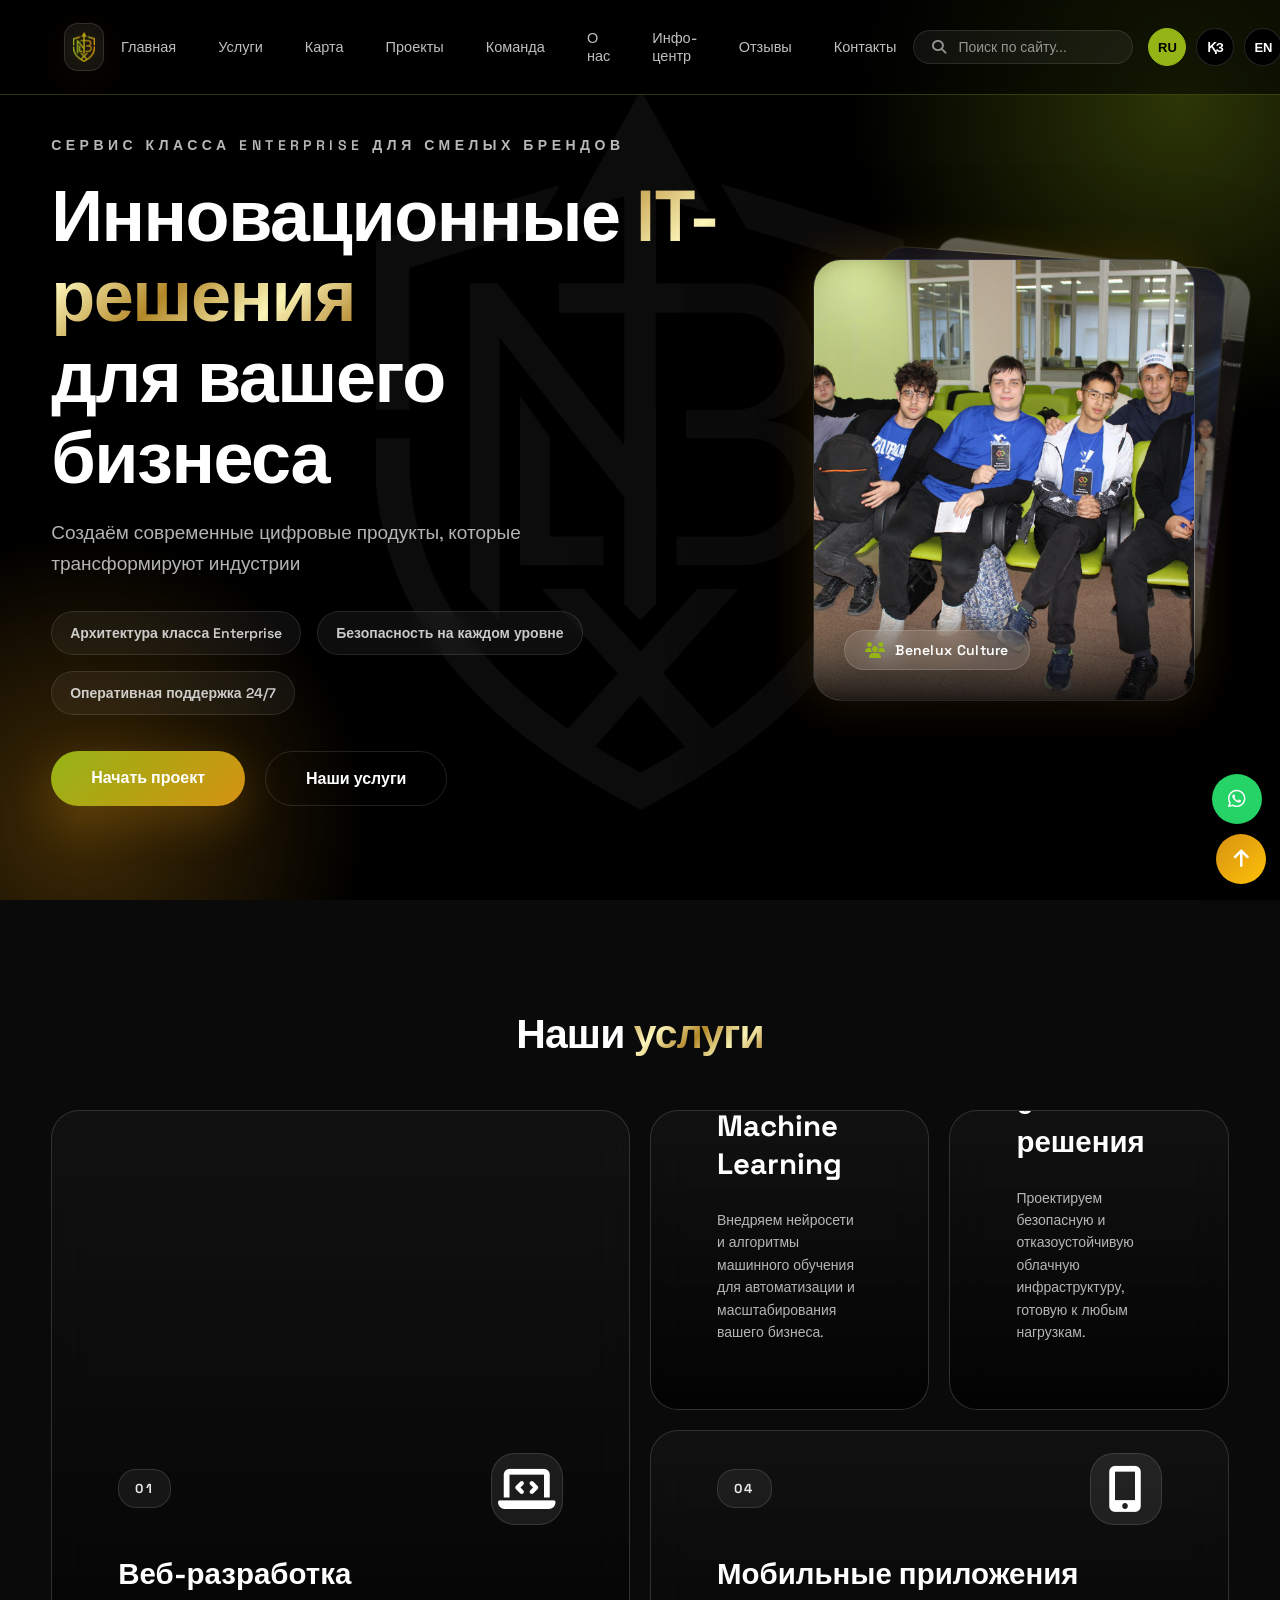
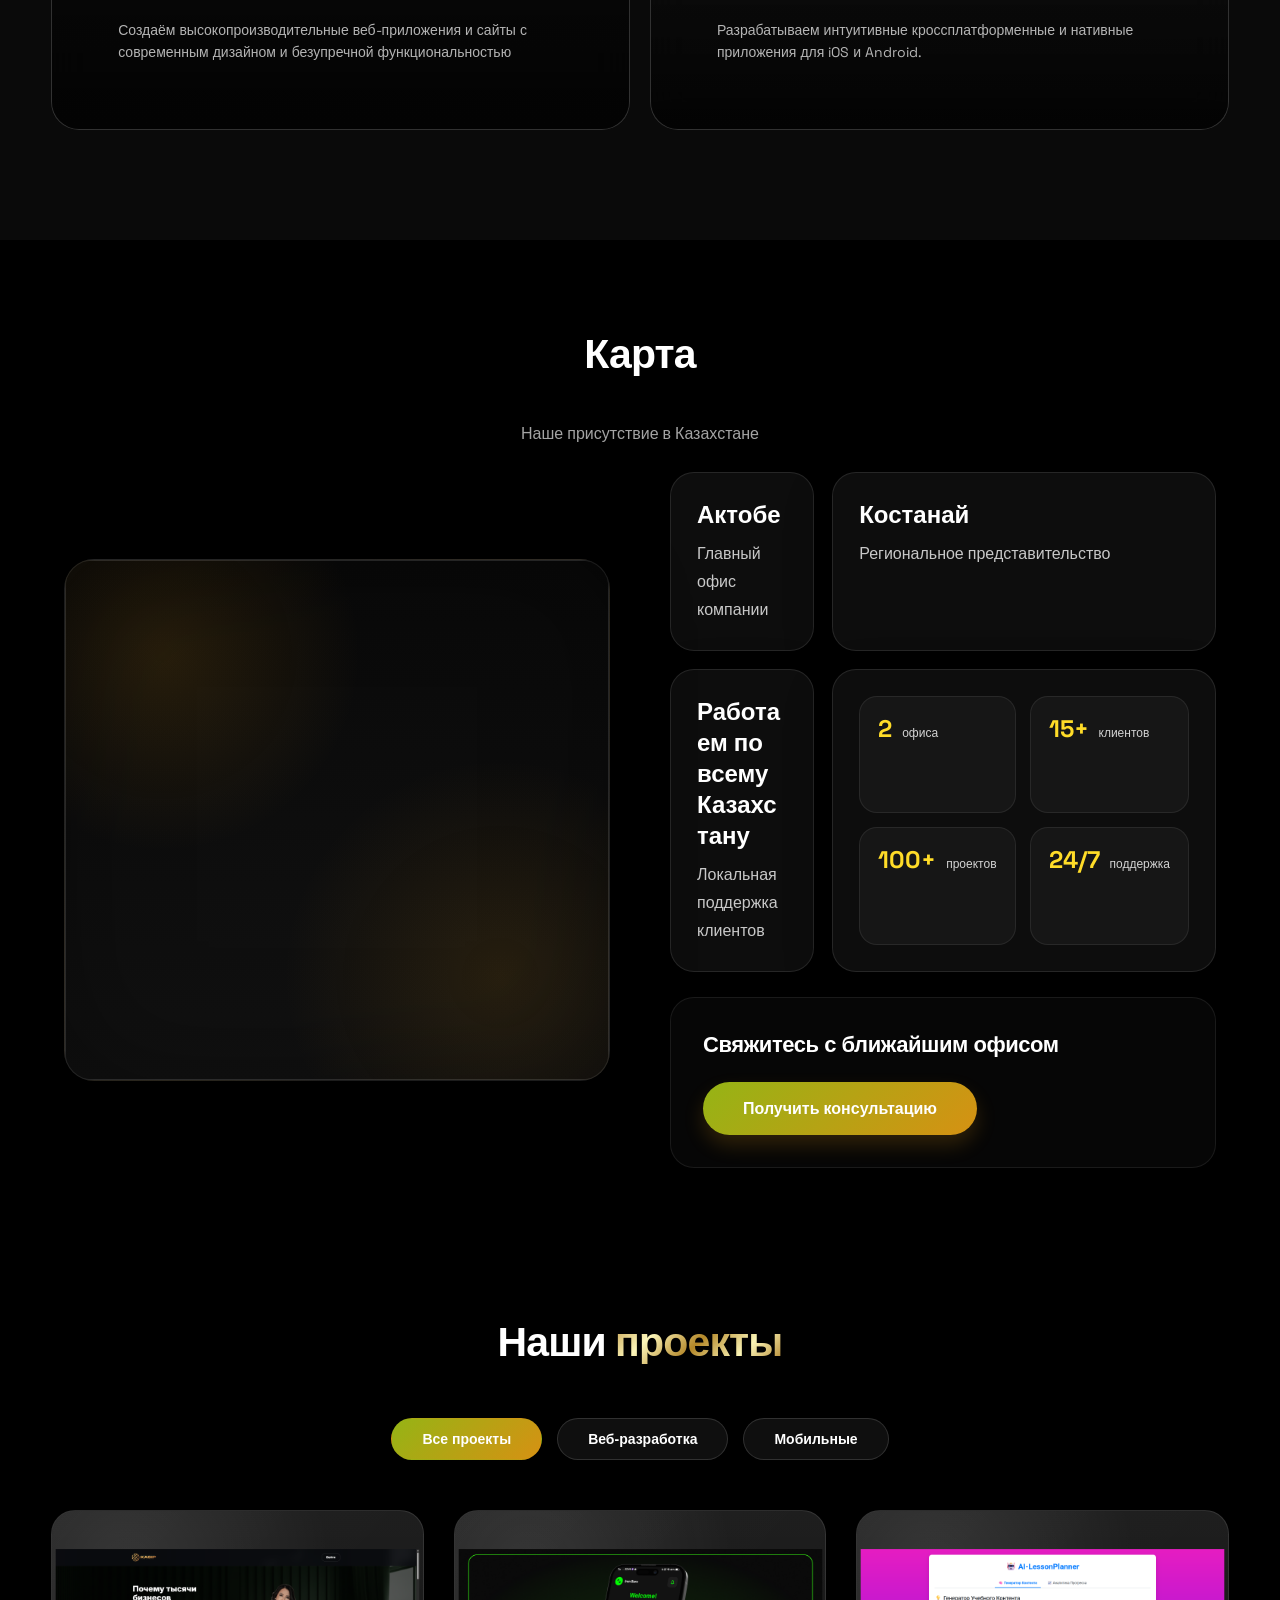
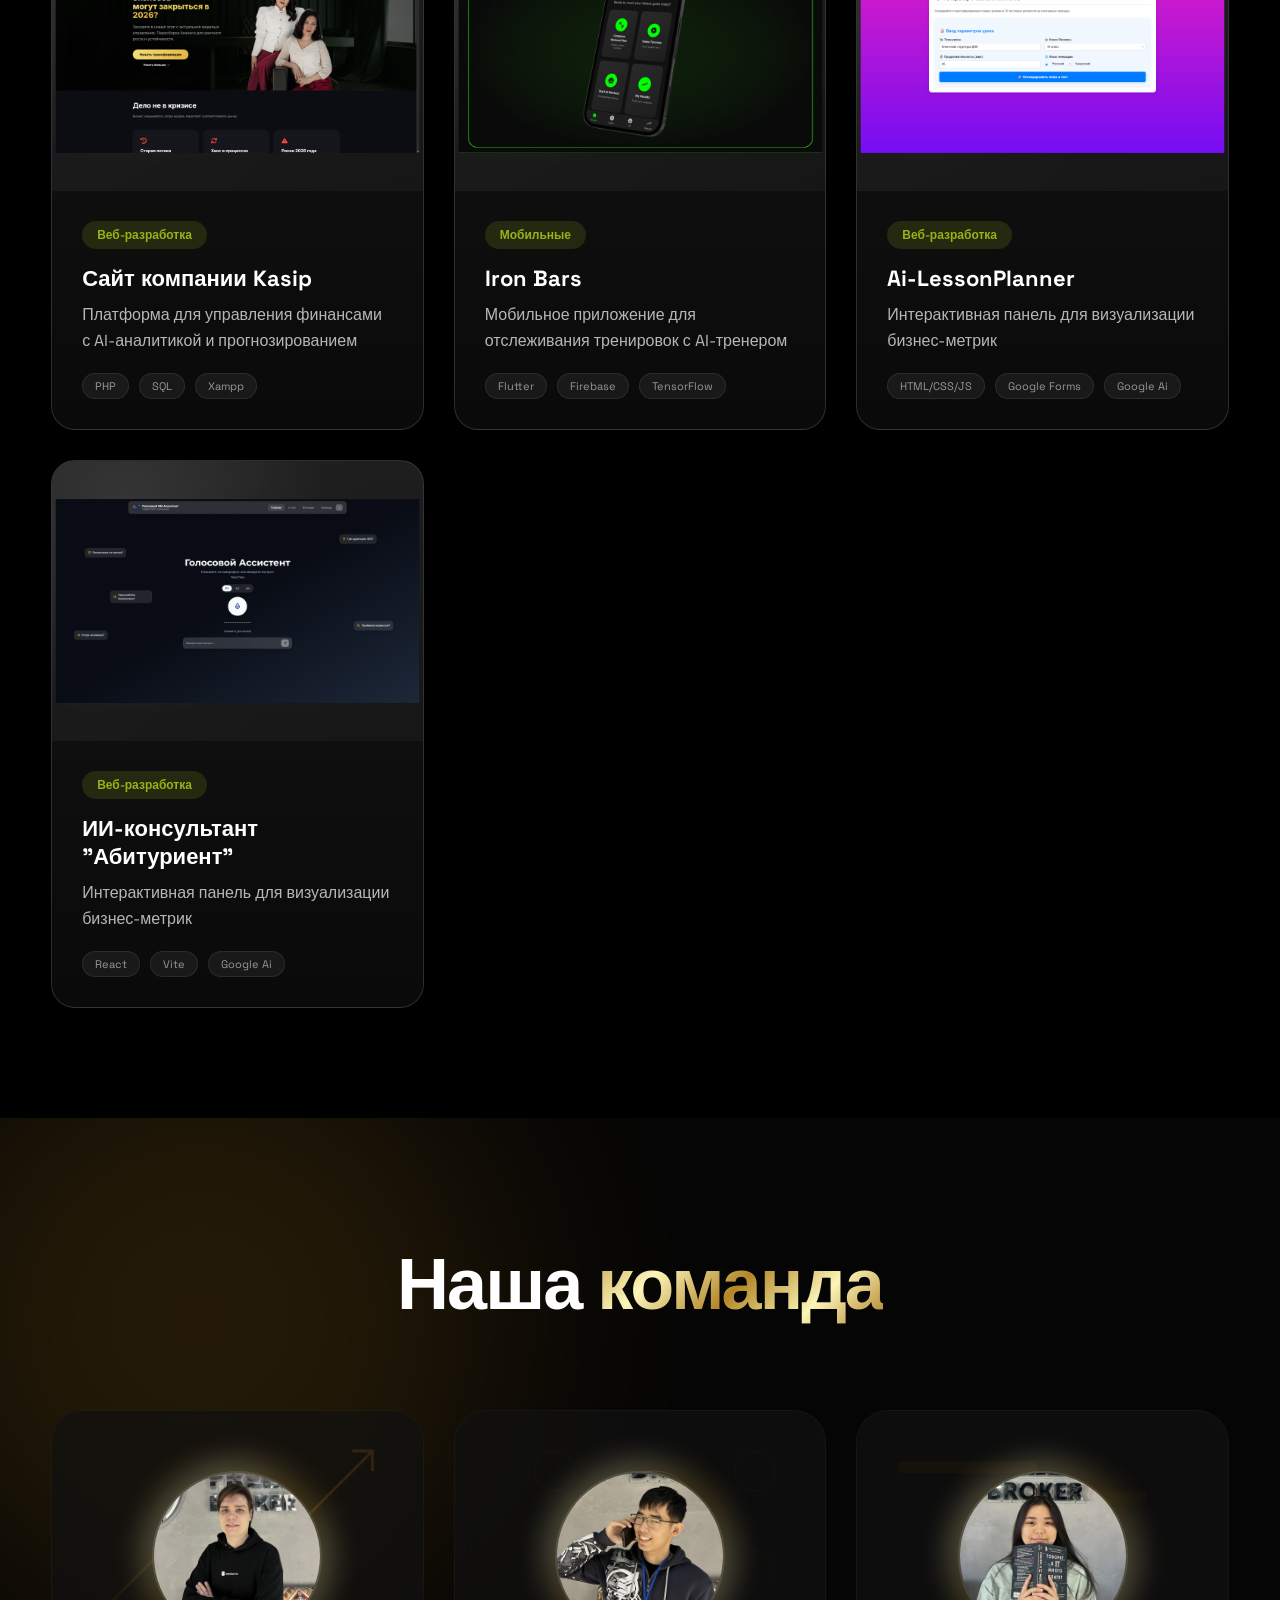
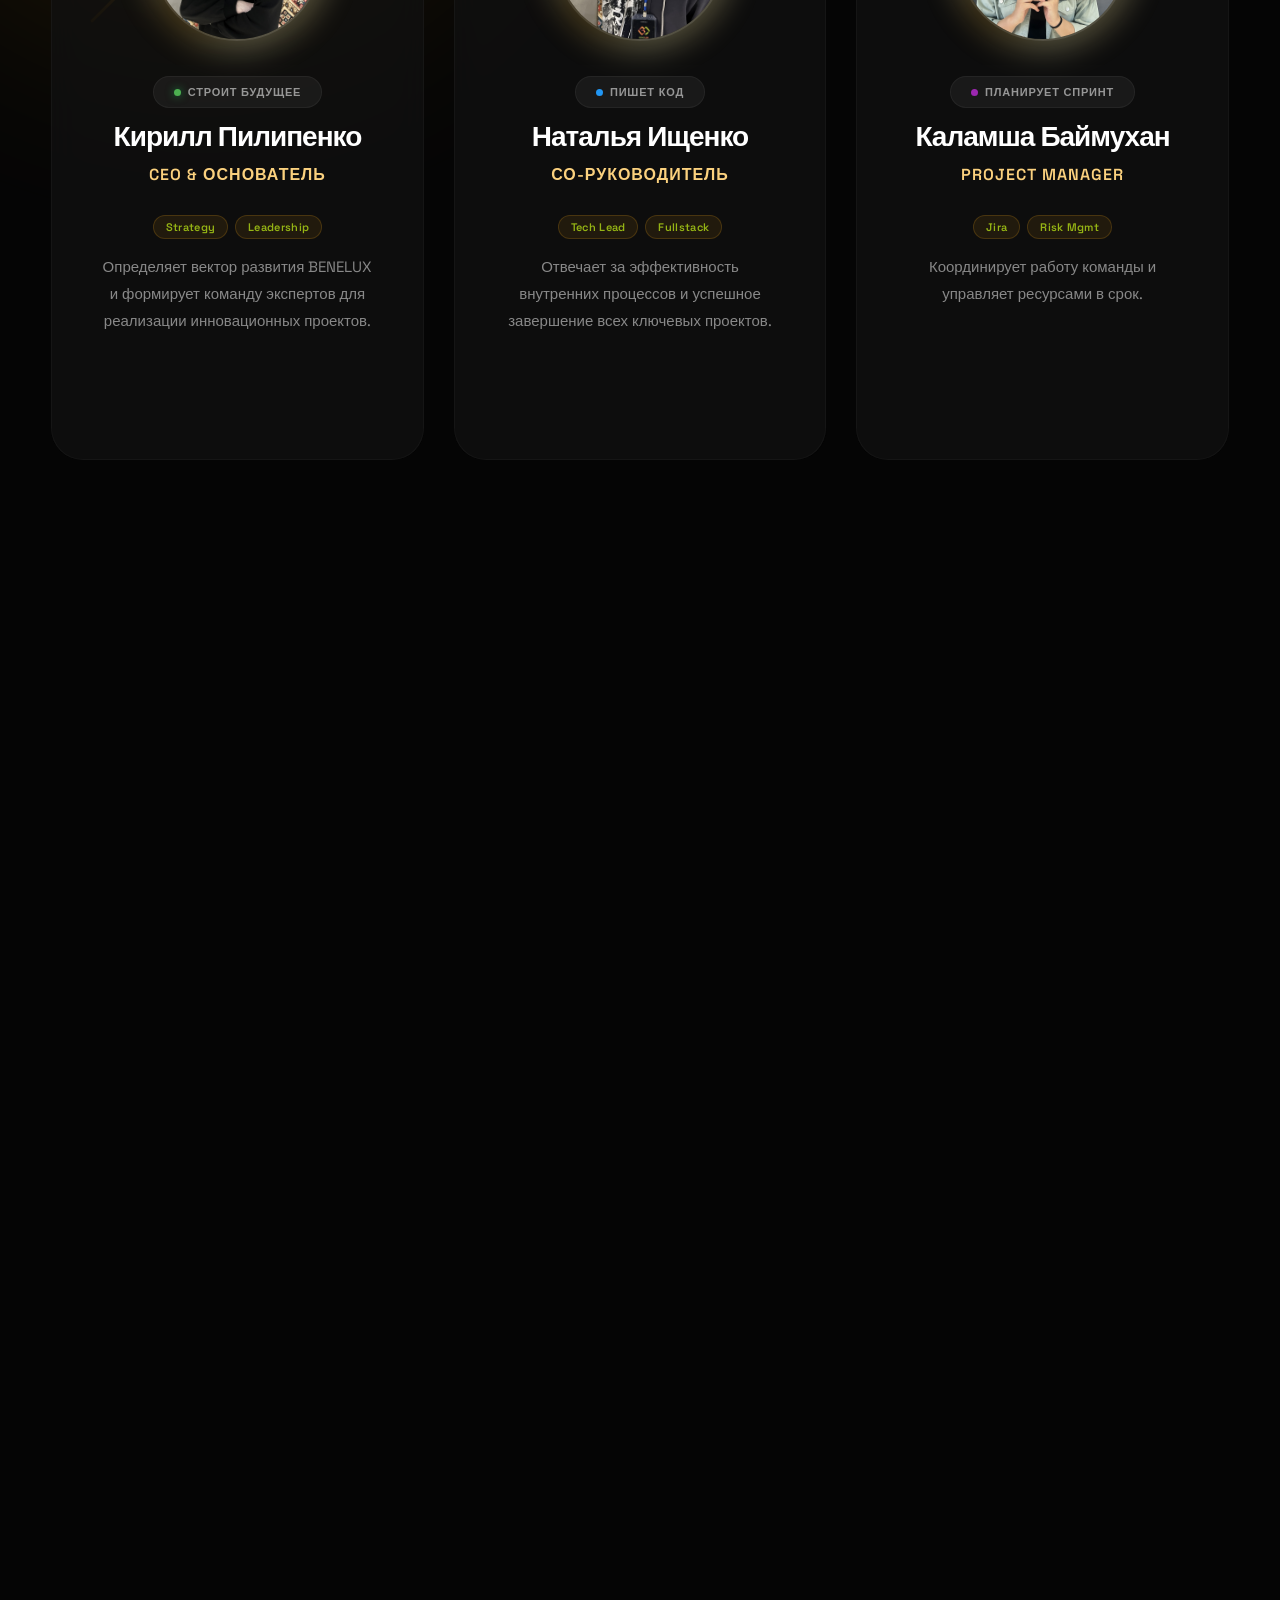
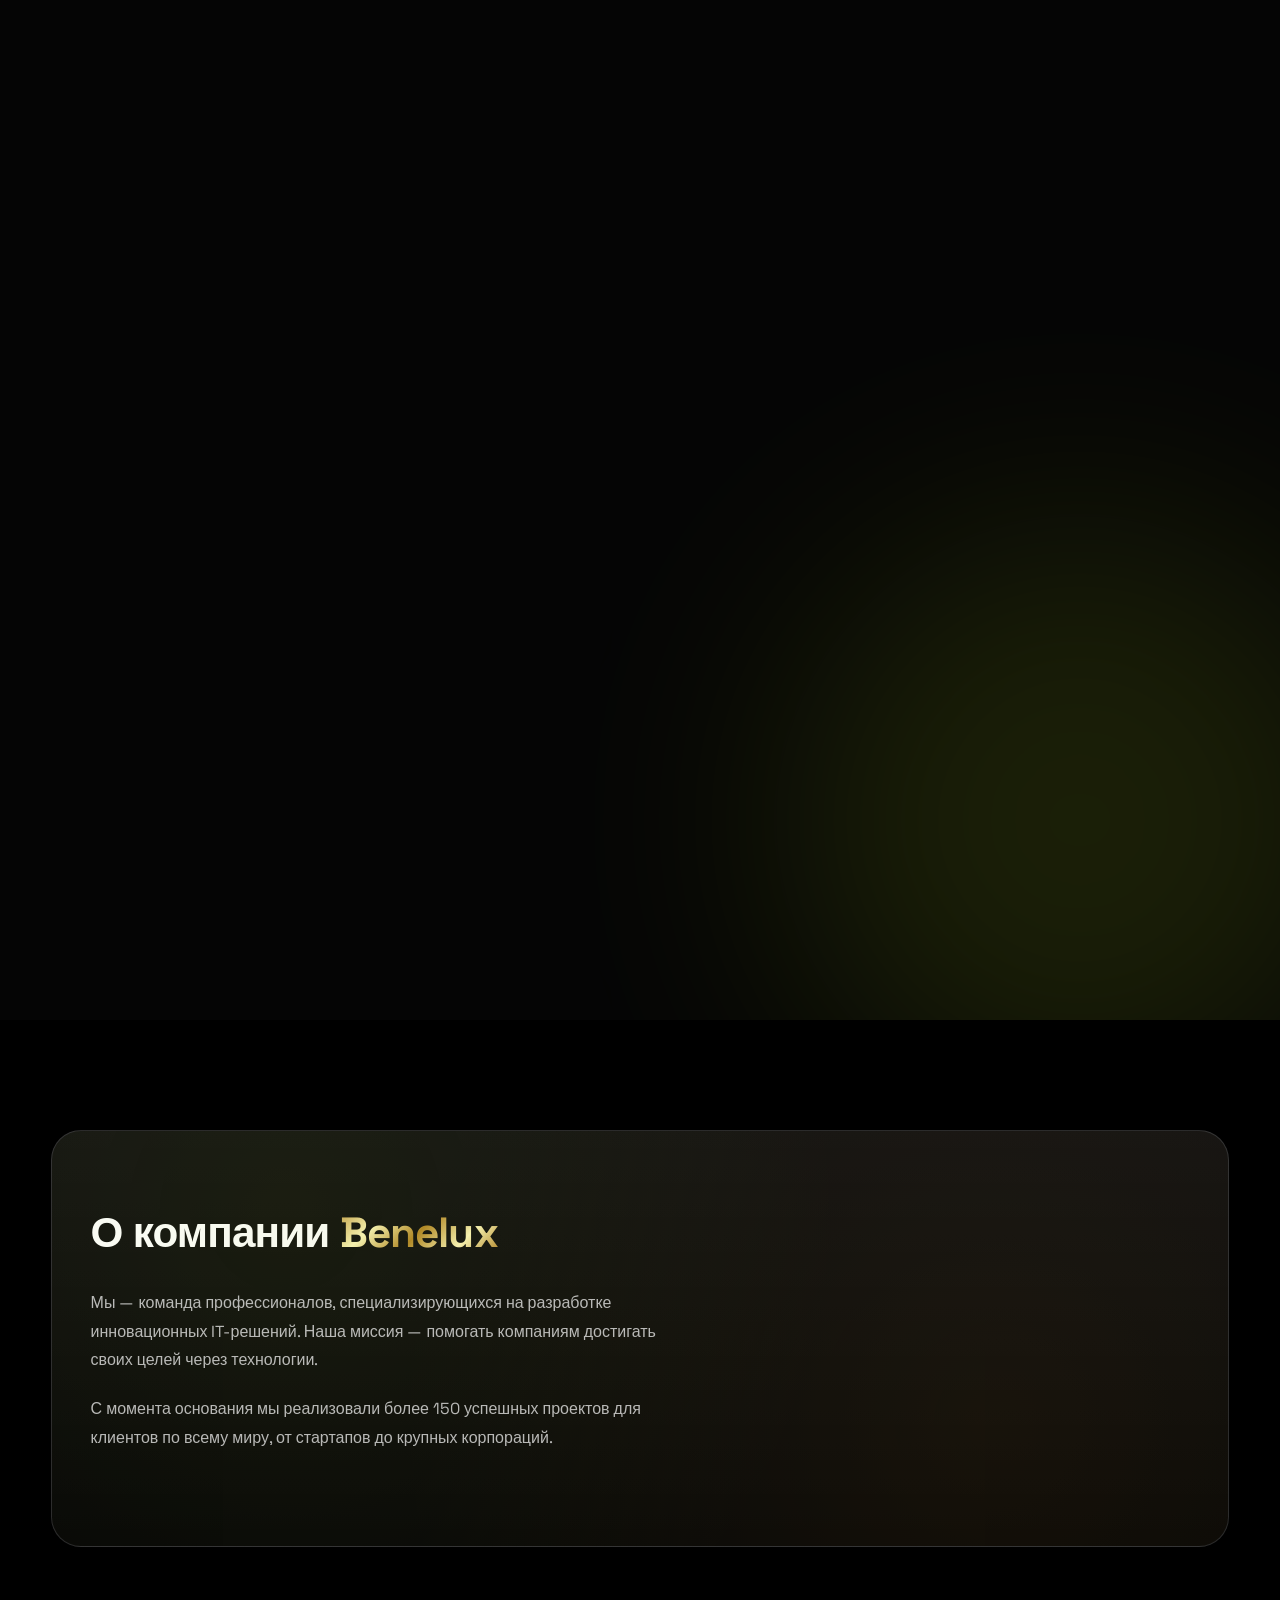
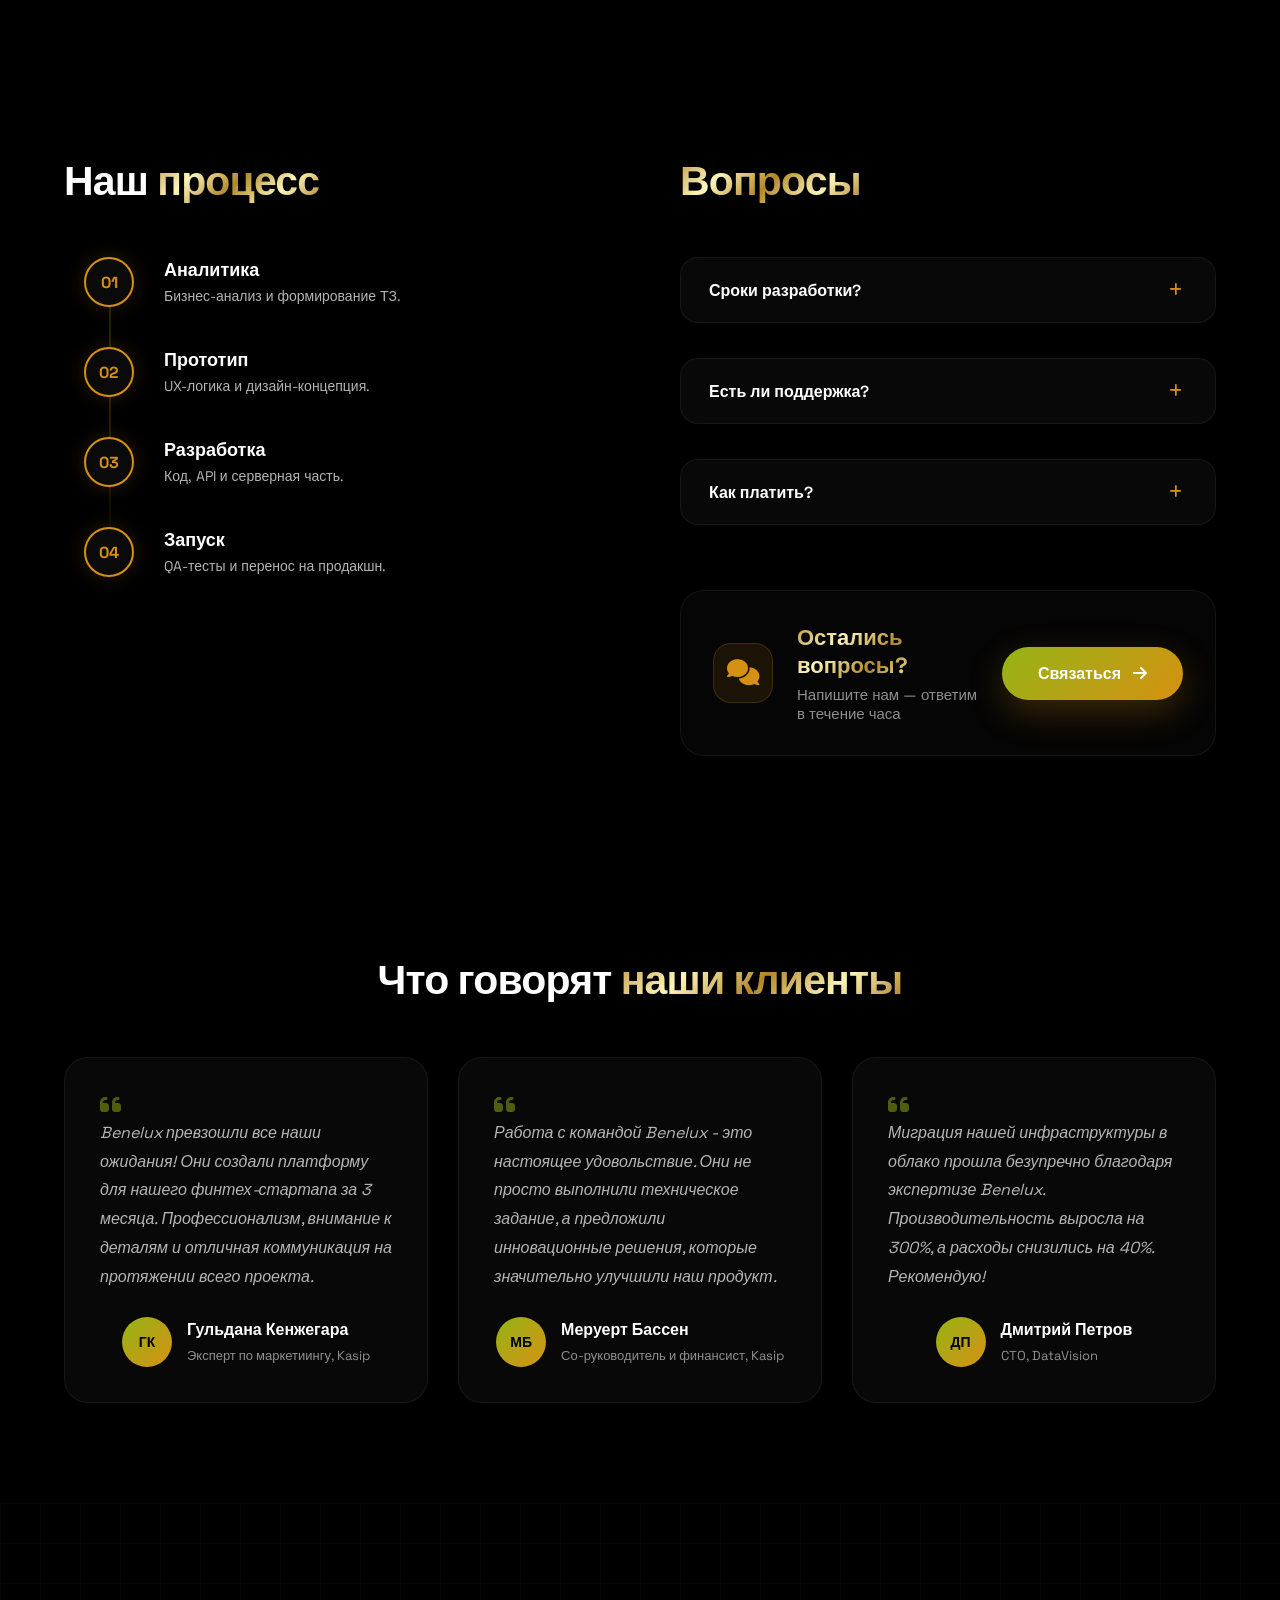
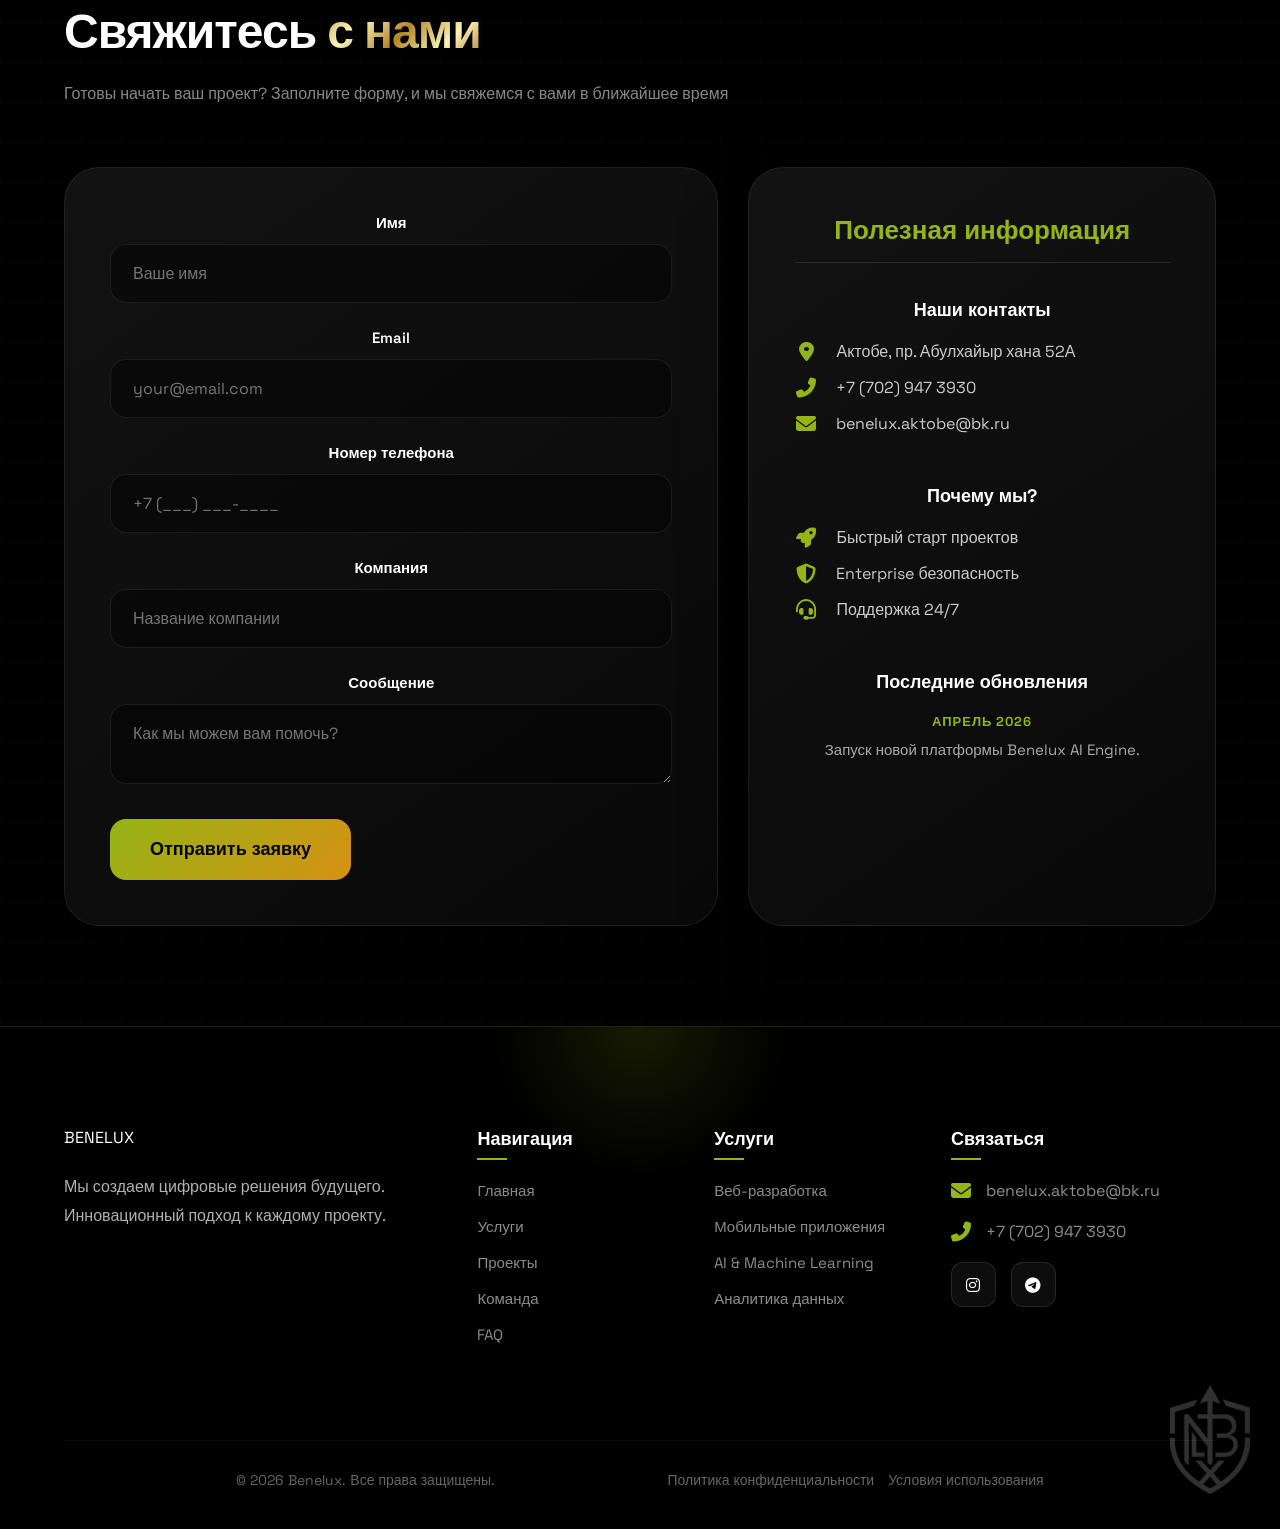
==== commit 651a0a9a: "13 июл. 2026 г., 03:58" ====
--- a/index.html
+++ b/index.html
@@ -350,14 +350,14 @@
                 <div class="team-avatar">
                     <img src="images/team2.jpg" alt="Erlan">
                 </div>
-                <div class="team-status"><span class="status-dot" style="background:#2196F3"></span> В переговорах</div>
+                <div class="team-status"><span class="status-dot" style="background:#2196F3"></span> Пишет код</div>
                 <div class="team-name" data-i18n="team_member2_name">Ерлан Аймуканов</div>
-                <div class="team-role" data-i18n="team_member2_role">Со-руководитель</div>
-                <div class="team-chips">
-                    <span class="team-chip">Management</span>
-                    <span class="team-chip">Agile</span>
-                </div>
-                <p class="team-bio" data-i18n="team_member2_bio">Отвечает за эффективность внутренних процессов и успех проектов.</p>
+                <div class="team-role" data-i18n="team_member2_role">Главный разработчик</div>
+                <div class="team-chips">
+                    <span class="team-chip">Tech Lead</span>
+                    <span class="team-chip">Fullstack</span>
+                </div>
+                <p class="team-bio" data-i18n="team_member2_bio">Контролирует работу команды разработчиков и самостоятельно разрабатывает ключевые продукты.</p>
             </div>
 
             <!-- 3. PM -->
@@ -430,14 +430,14 @@
                 <div class="team-avatar">
                     <img src="images/team6.jpg" alt="Mariam">
                 </div>
-                <div class="team-status"><span class="status-dot" style="background:#673AB7"></span> Рисует UX</div>
+                <div class="team-status"><span class="status-dot" style="background:#673AB7"></span> Кодит UI</div>
                 <div class="team-name" data-i18n="team_member6_name">Мариам Рогушева</div>
-                <div class="team-role" data-i18n="team_member6_role">UI/UX Designer</div>
-                <div class="team-chips">
-                    <span class="team-chip">Figma</span>
-                    <span class="team-chip">Design</span>
-                </div>
-                <p class="team-bio" data-i18n="team_member6_bio">Превращает сложные идеи в эстетичные интерфейсы.</p>
+                <div class="team-role" data-i18n="team_member6_role">Mobile App Developer</div>
+                <div class="team-chips">
+                    <span class="team-chip">Flutter</span>
+                    <span class="team-chip">React Native</span>
+                </div>
+                <p class="team-bio" data-i18n="team_member6_bio">Разрабатывает современные мобильные приложения для iOS и Android.</p>
             </div>
 
             <!-- 8. QA -->
@@ -478,14 +478,14 @@
                 <div class="team-avatar">
                     <img src="images/team9.jpg" alt="Aknur">
                 </div>
-                <div class="team-status"><span class="status-dot" style="background:#009688"></span> Переводит мир</div>
+                <div class="team-status"><span class="status-dot" style="background:#009688"></span> Обучает модели</div>
                 <div class="team-name" data-i18n="team_member9_name">Акнур Аскарова</div>
-                <div class="team-role" data-i18n="team_member9_role">Translator</div>
-                <div class="team-chips">
-                    <span class="team-chip">Languages</span>
-                    <span class="team-chip">Localization</span>
-                </div>
-                <p class="team-bio" data-i18n="team_member9_bio">Обеспечивает точную языковую адаптацию.</p>
+                <div class="team-role" data-i18n="team_member9_role">AI Specialist</div>
+                <div class="team-chips">
+                    <span class="team-chip">Machine Learning</span>
+                    <span class="team-chip">Data Science</span>
+                </div>
+                <p class="team-bio" data-i18n="team_member9_bio">Создает и внедряет интеллектуальные модели для автоматизации бизнес-процессов.</p>
             </div>
         </div>
     </section>
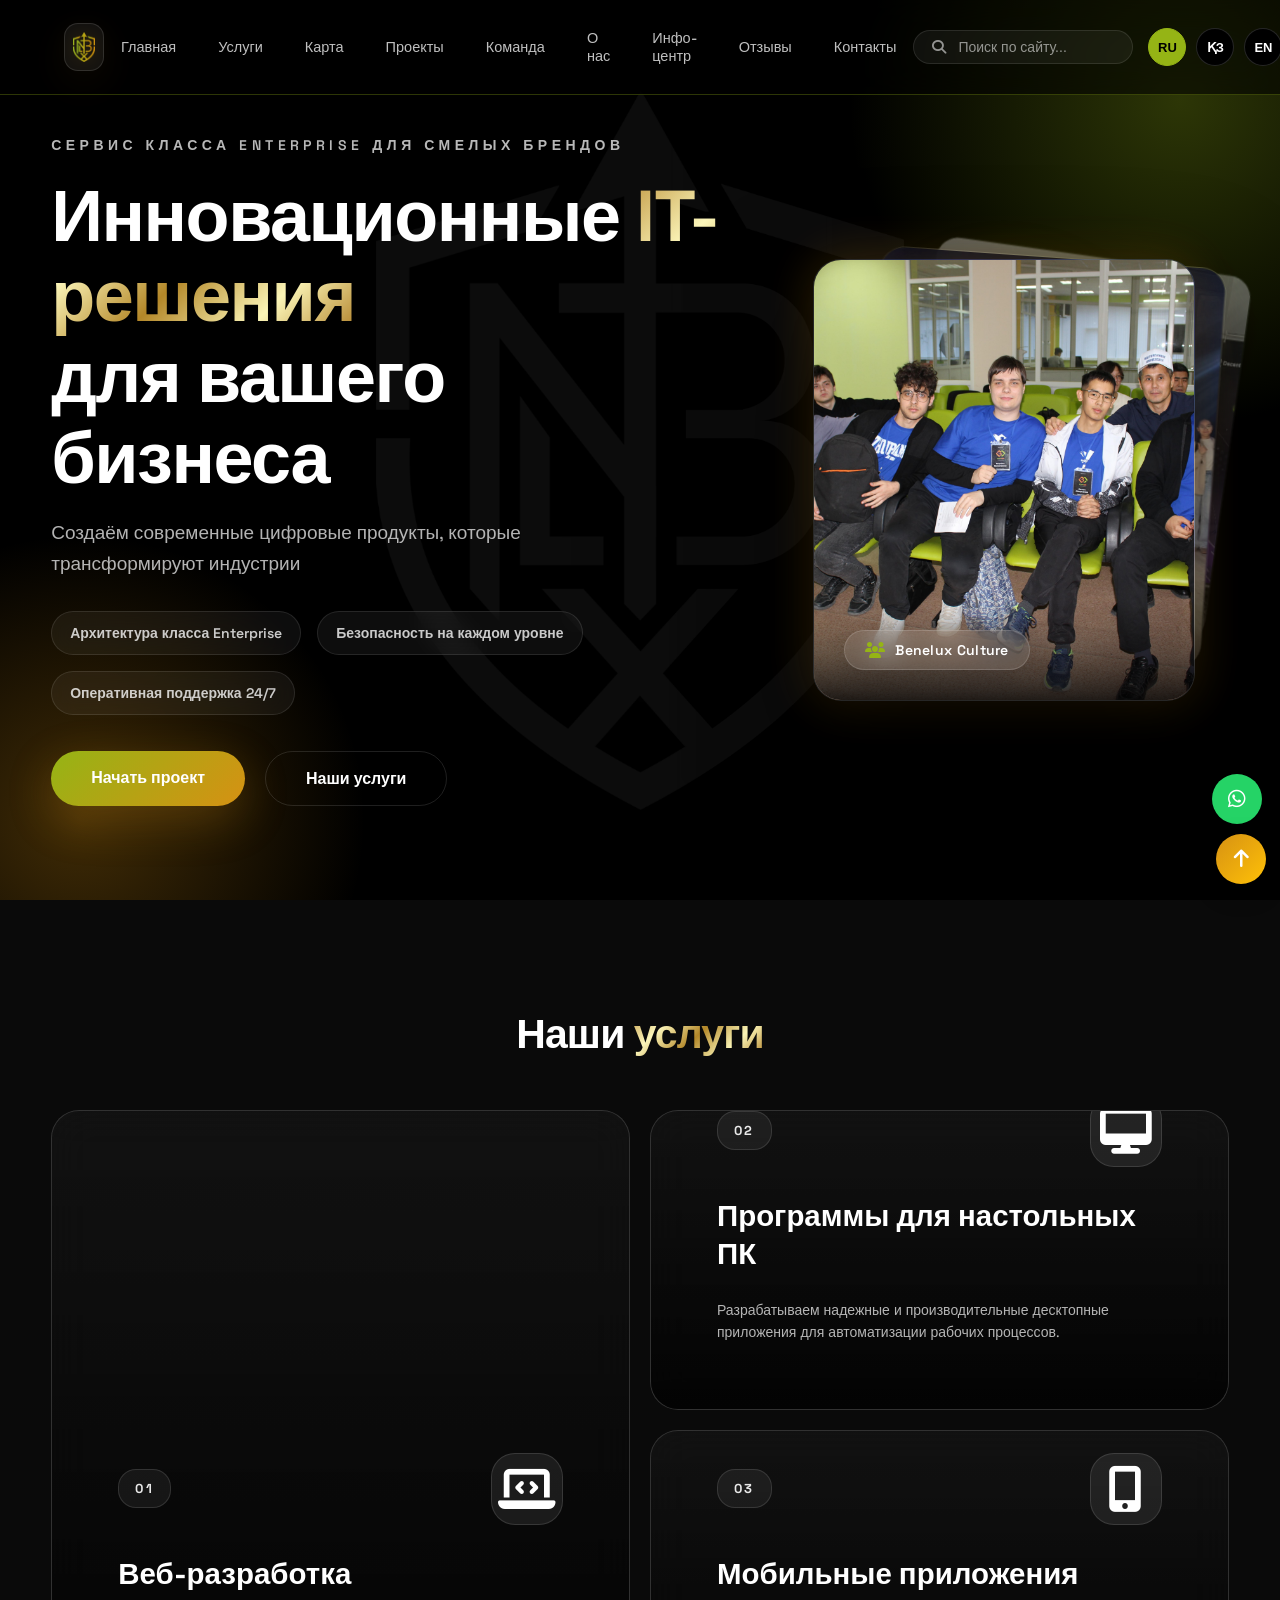
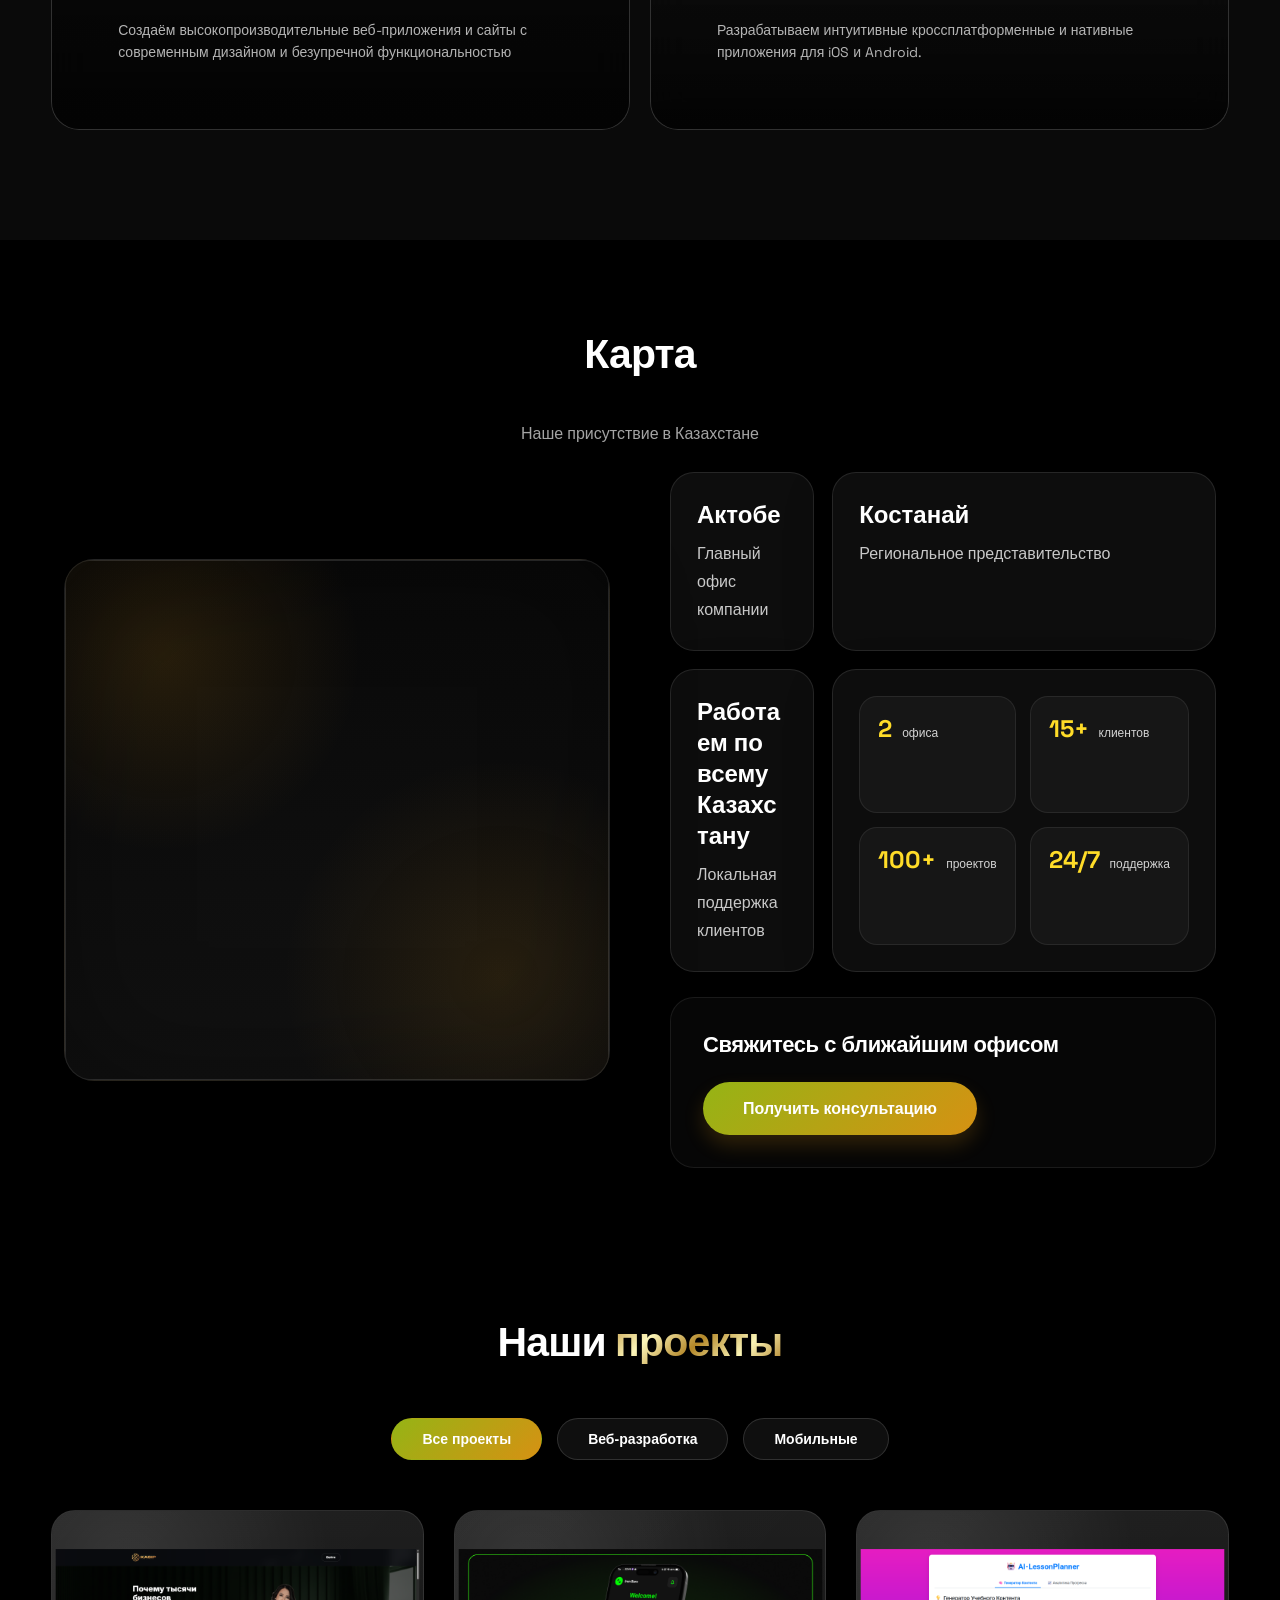
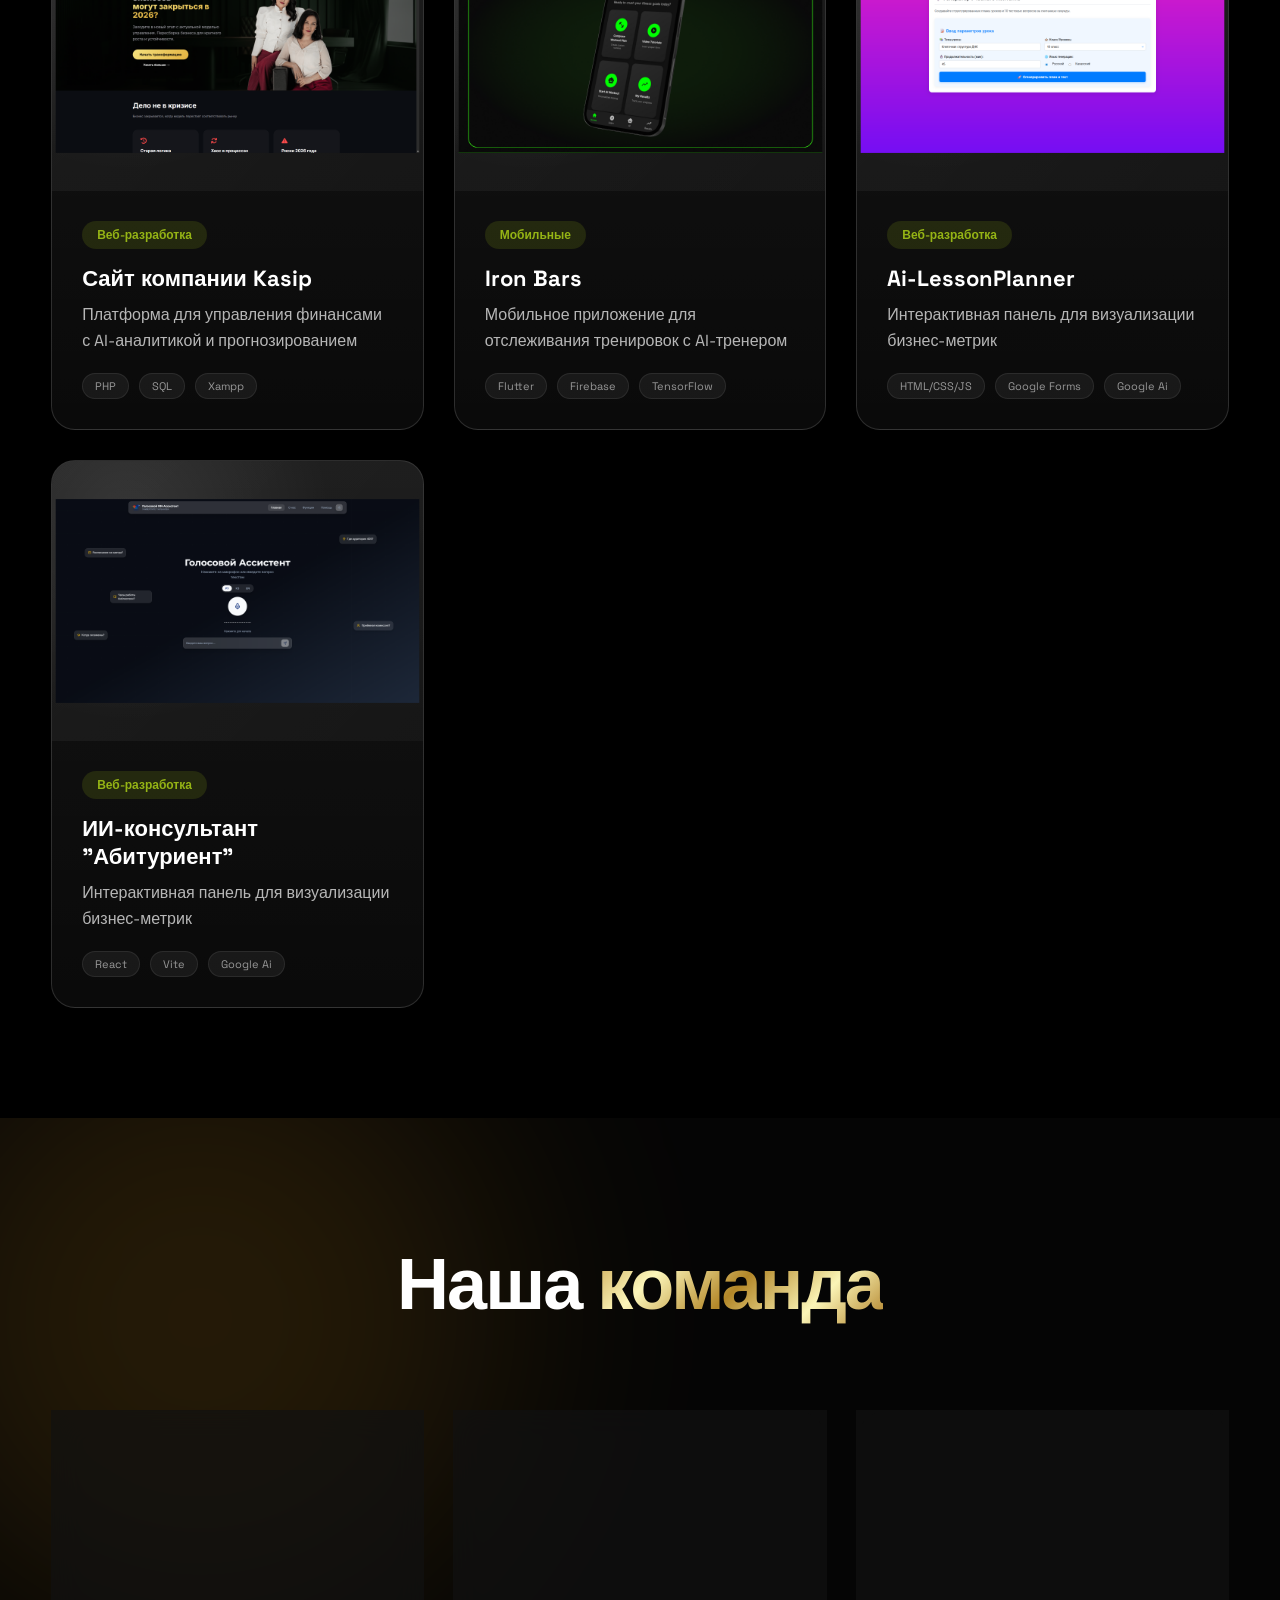
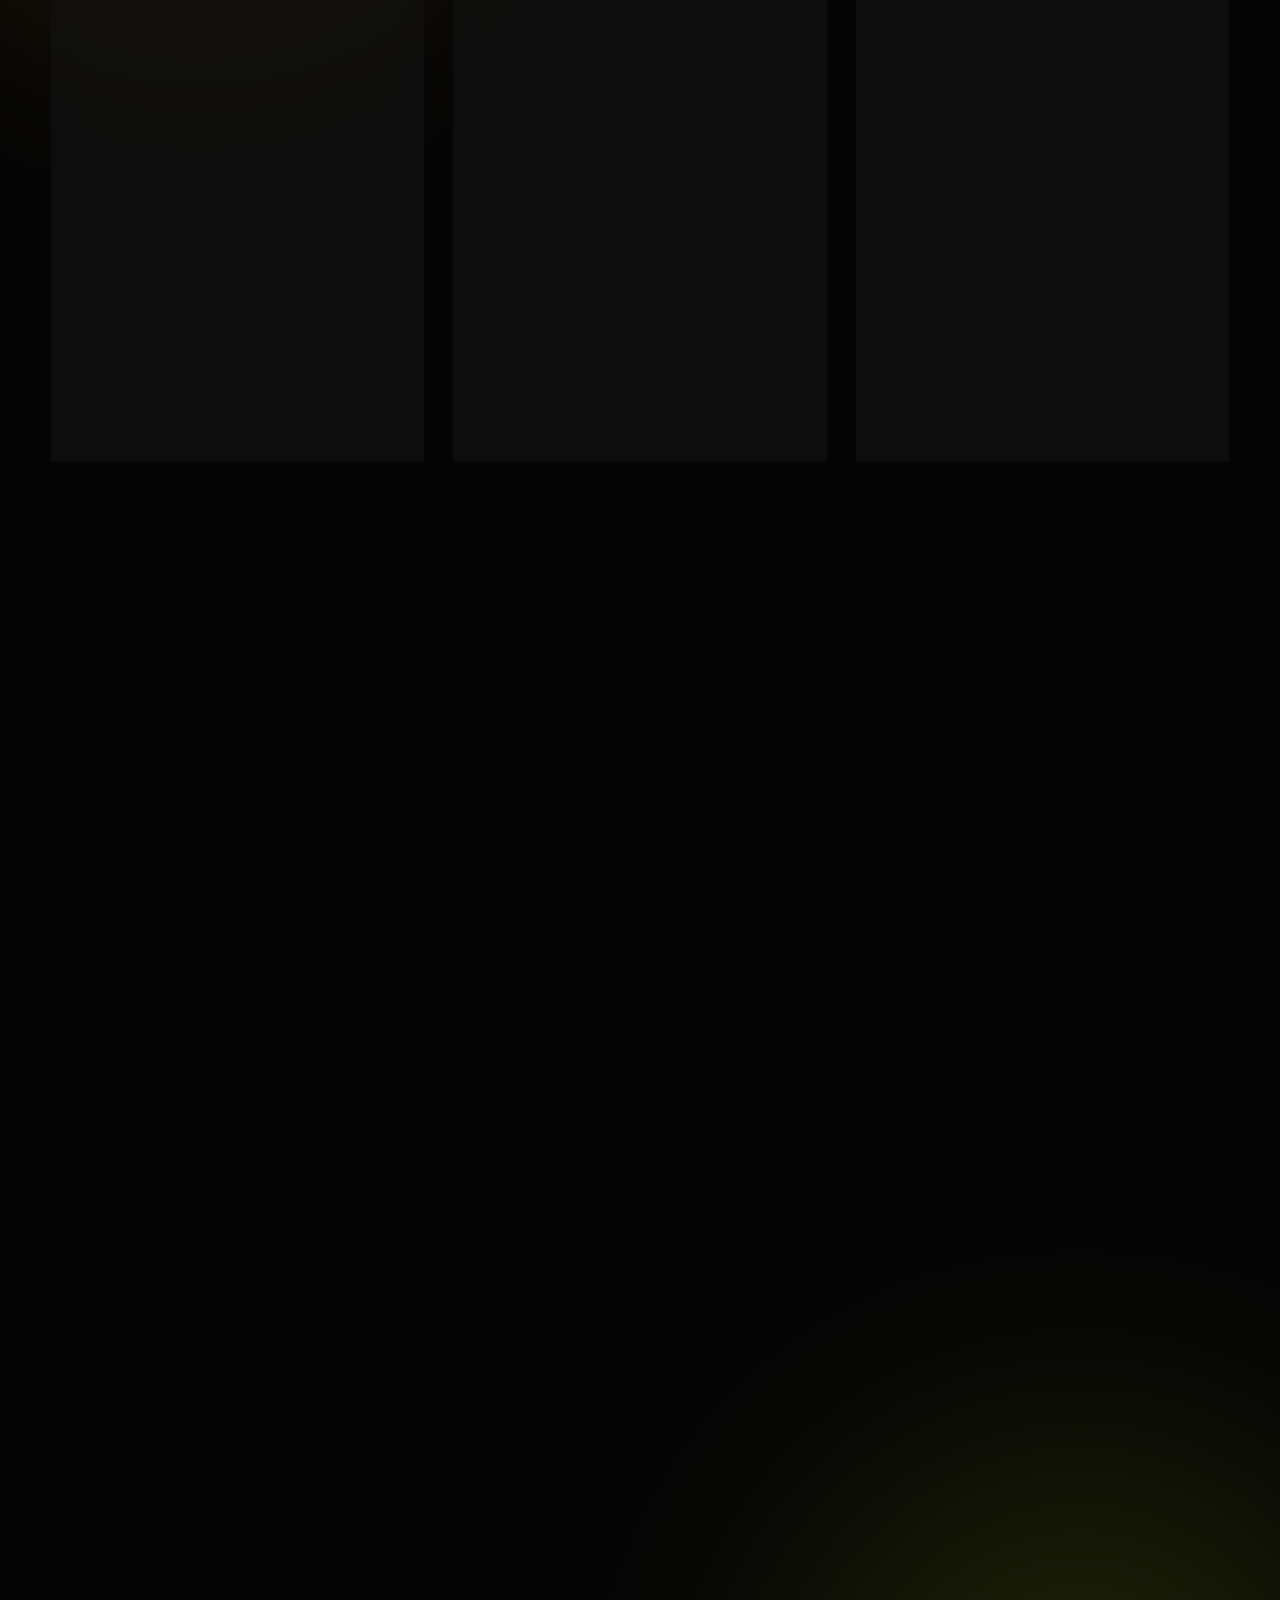
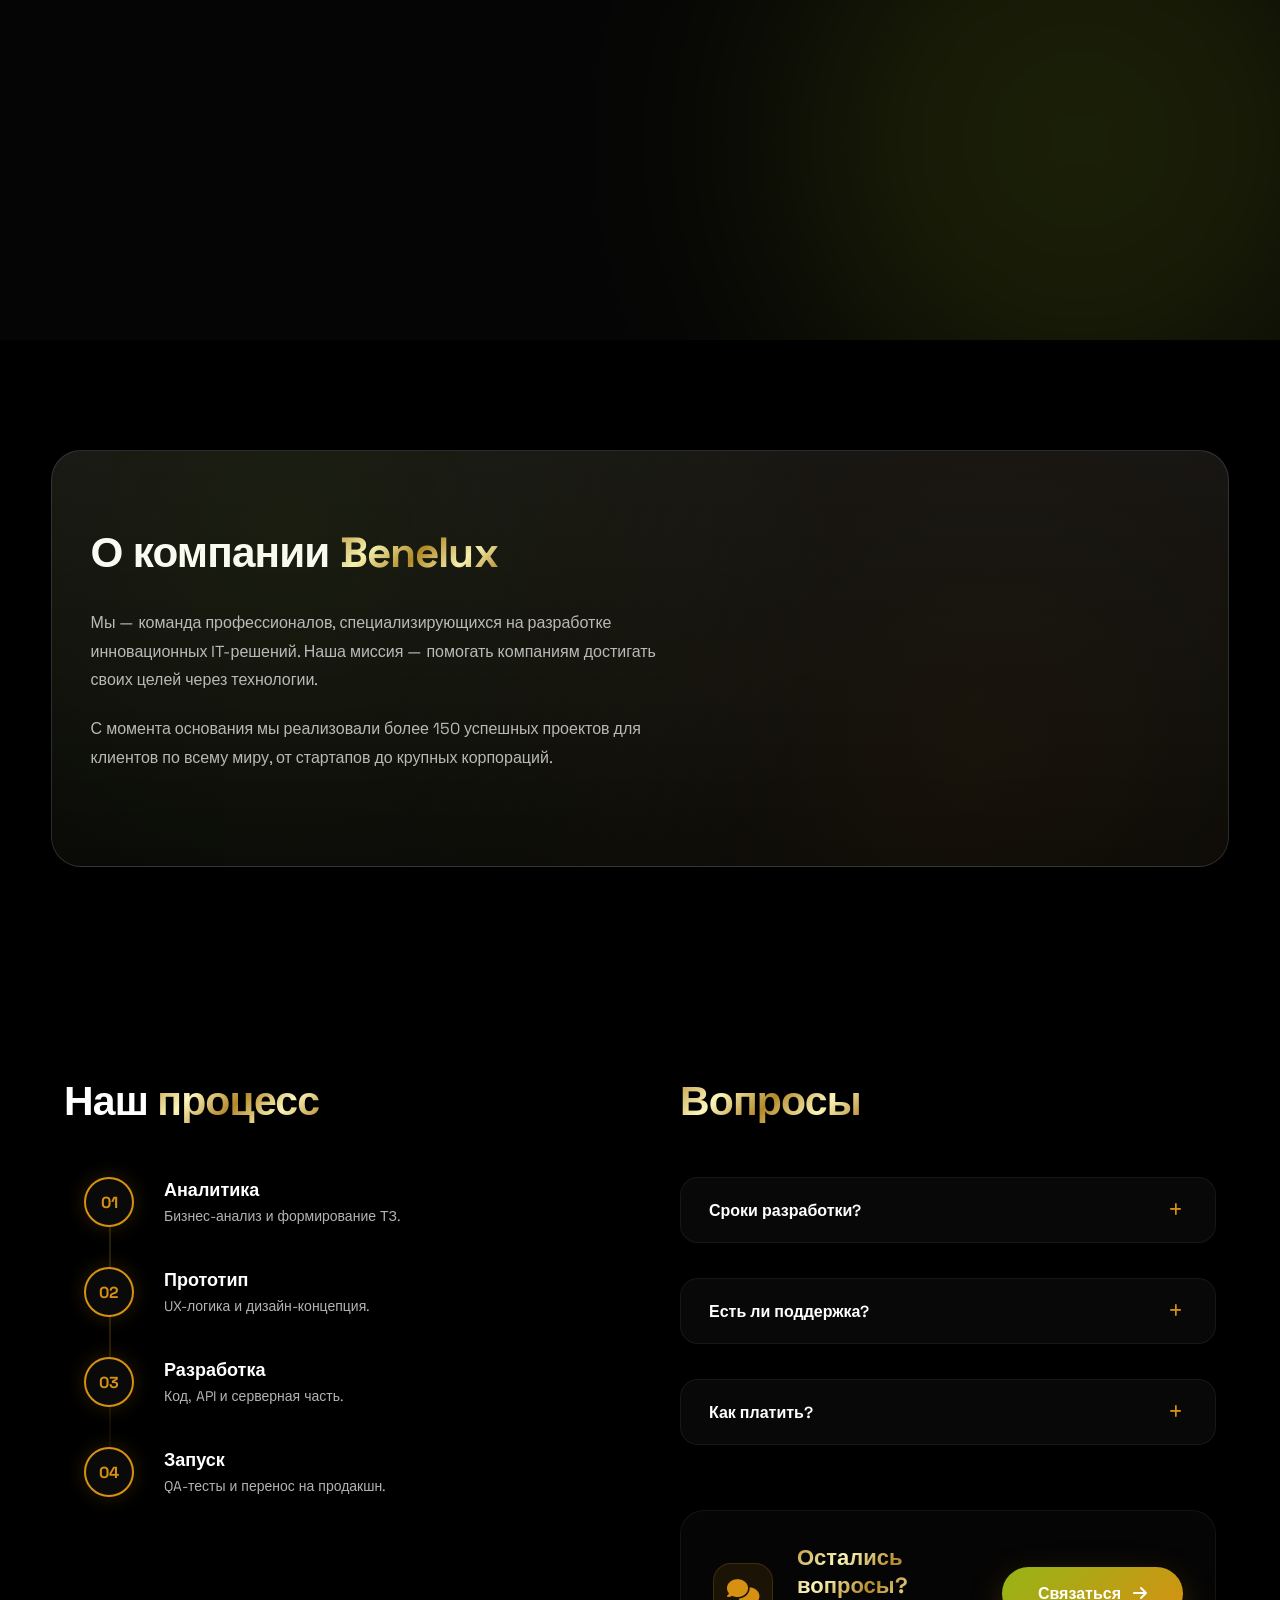
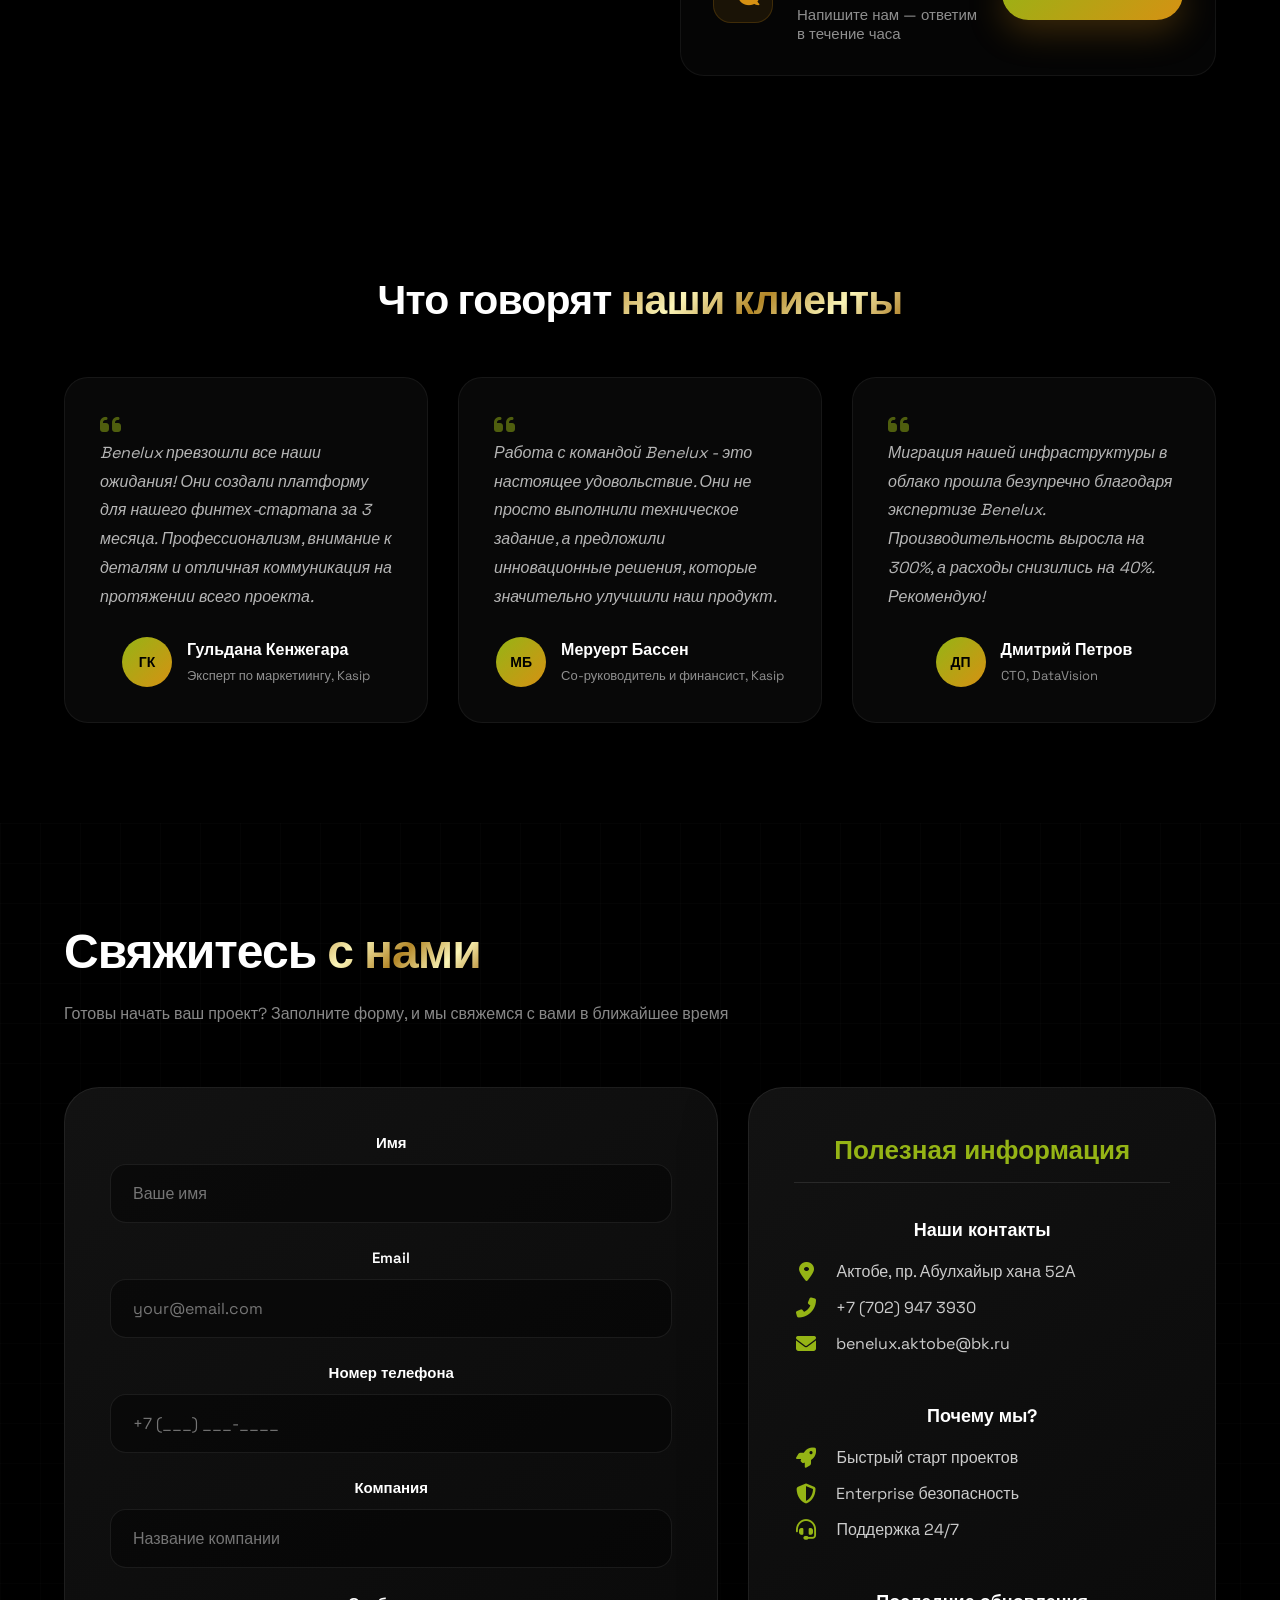
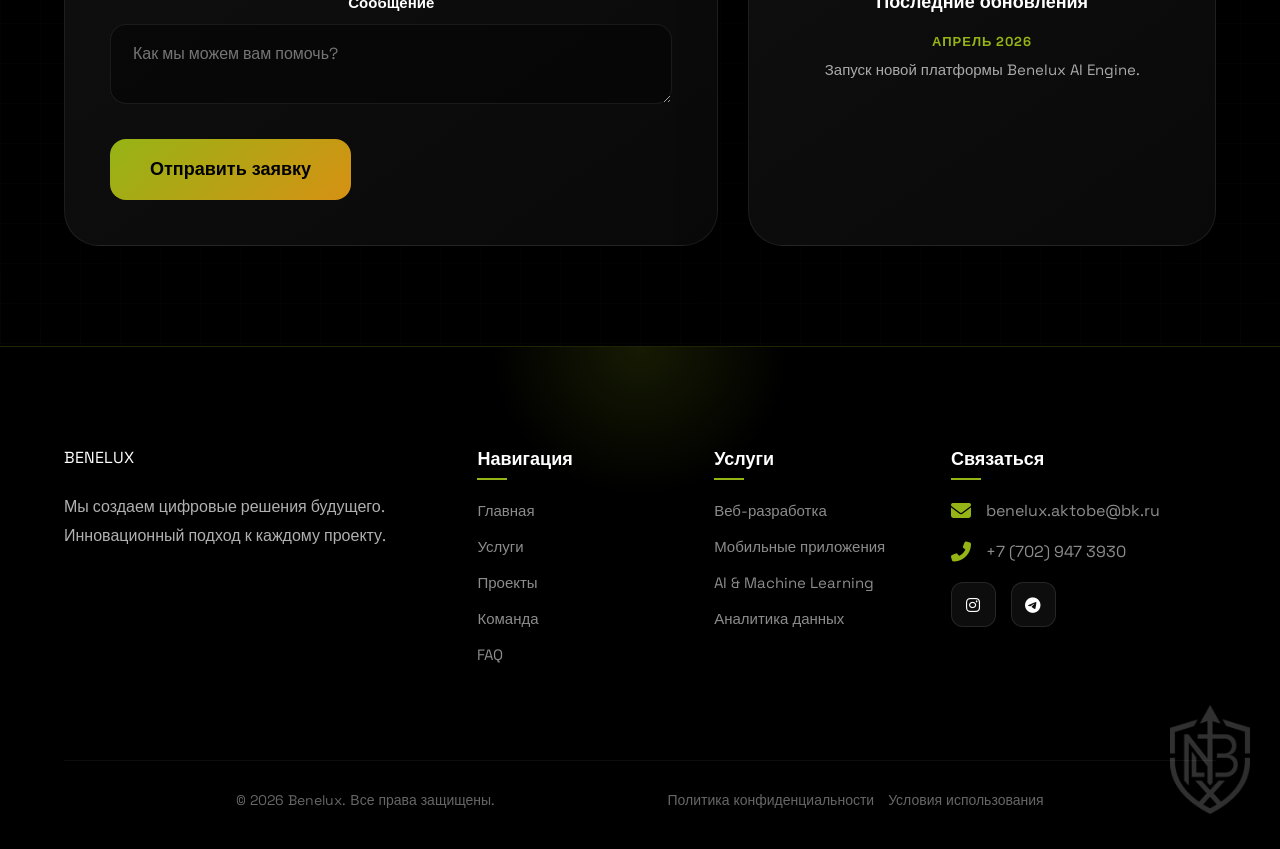
==== commit 99deaefe: "13 июл. 2026 г., 04:41" ====
--- a/index.html
+++ b/index.html
@@ -152,33 +152,22 @@
                     <p class="service-desc" data-i18n="service_web_desc">Создаём высокопроизводительные веб-приложения и сайты с современным дизайном.</p>
                 </div>
             </div>
-            <div class="service-card bento-item bento-item--small" onclick="openModal('ai')" style="background-image: url('https://images.unsplash.com/photo-1677442136019-21780ecad995?q=80&w=800&auto=format&fit=crop');">
+                        <div class="service-card bento-item bento-item--wide" onclick="openModal('desktop')" style="background-image: url('https://images.unsplash.com/photo-1517694712202-14dd9538aa97?q=80&w=1000&auto=format&fit=crop');">
                 <div class="bento-overlay"></div>
                 <div class="service-content-bento">
                     <div class="service-top">
                         <span class="service-badge">02</span>
-                        <span class="service-icon"><i class="fas fa-brain"></i></span>
-                    </div>
-                    <h3 data-i18n="service_ai_title">AI & ML</h3>
-                    <p class="service-desc" data-i18n="service_ai_desc">Внедряем нейросети и алгоритмы машинного обучения для автоматизации и масштабирования вашего бизнеса.</p>
-                </div>
-            </div>
-            <div class="service-card bento-item bento-item--medium" onclick="openModal('cloud')" style="background-image: url('https://images.unsplash.com/photo-1451187580459-43490279c0fa?q=80&w=800&auto=format&fit=crop');">
+                        <span class="service-icon"><i class="fas fa-desktop"></i></span>
+                    </div>
+                    <h3 data-i18n="service_desktop_title">Программы для настольных ПК</h3>
+                    <p class="service-desc" data-i18n="service_desktop_desc">Разрабатываем надежные и производительные десктопные приложения для автоматизации рабочих процессов.</p>
+                </div>
+            </div>
+            <div class="service-card bento-item bento-item--wide" onclick="openModal('mobile')" style="background-image: url('https://images.unsplash.com/photo-1512941937669-90a1b58e7e9c?q=80&w=1000&auto=format&fit=crop');">
                 <div class="bento-overlay"></div>
                 <div class="service-content-bento">
                     <div class="service-top">
                         <span class="service-badge">03</span>
-                        <span class="service-icon"><i class="fas fa-cloud"></i></span>
-                    </div>
-                    <h3 data-i18n="service_cloud_title">Cloud Systems</h3>
-                    <p class="service-desc" data-i18n="service_cloud_desc">Проектируем безопасную и отказоустойчивую облачную инфраструктуру, готовую к любым нагрузкам.</p>
-                </div>
-            </div>
-            <div class="service-card bento-item bento-item--wide" onclick="openModal('mobile')" style="background-image: url('https://images.unsplash.com/photo-1512941937669-90a1b58e7e9c?q=80&w=1000&auto=format&fit=crop');">
-                <div class="bento-overlay"></div>
-                <div class="service-content-bento">
-                    <div class="service-top">
-                        <span class="service-badge">04</span>
                         <span class="service-icon"><i class="fas fa-mobile-alt"></i></span>
                     </div>
                     <h3 data-i18n="service_mobile_title">Mobile Dev</h3>
@@ -360,24 +349,8 @@
                 <p class="team-bio" data-i18n="team_member2_bio">Контролирует работу команды разработчиков и самостоятельно разрабатывает ключевые продукты.</p>
             </div>
 
-            <!-- 3. PM -->
+            <!-- 4. Security (Active) -->
             <div class="team-member">
-                <div class="team-bg-pattern bg-pm"></div>
-                <div class="team-avatar">
-                    <img src="images/team10.jpg" alt="Kalamsha">
-                </div>
-                <div class="team-status"><span class="status-dot" style="background:#9C27B0"></span> Планирует спринт</div>
-                <div class="team-name">Каламша Баймухан</div>
-                <div class="team-role">Project Manager</div>
-                <div class="team-chips">
-                    <span class="team-chip">Jira</span>
-                    <span class="team-chip">Risk Mgmt</span>
-                </div>
-                <p class="team-bio">Координирует работу команды и управляет ресурсами в срок.</p>
-            </div>
-
-            <!-- 4. Security (Active) -->
-            <div class="team-member active-team-card">
                 <div class="team-bg-pattern bg-sec"></div>
                 <div class="team-avatar">
                     <img src="images/team3.jpg" alt="Vladislav">
@@ -392,38 +365,6 @@
                 <p class="team-bio" data-i18n="team_member3_bio">Обеспечивает защиту всех цифровых активов клиентов.</p>
             </div>
 
-            <!-- 5. AI Specialist -->
-            <div class="team-member">
-                <div class="team-bg-pattern bg-ai"></div>
-                <div class="team-avatar">
-                    <img src="images/team4.jpg" alt="Nikita">
-                </div>
-                <div class="team-status"><span class="status-dot" style="background:#00BCD4"></span> Обучает LLM</div>
-                <div class="team-name" data-i18n="team_member4_name">Никита Мальцев</div>
-                <div class="team-role" data-i18n="team_member4_role">AI Specialist</div>
-                <div class="team-chips">
-                    <span class="team-chip">Python</span>
-                    <span class="team-chip">ML</span>
-                </div>
-                <p class="team-bio" data-i18n="team_member4_bio">Разрабатывает нейронные сети для оптимизации бизнеса.</p>
-            </div>
-
-            <!-- 6. Mobilographer -->
-            <div class="team-member">
-                <div class="team-bg-pattern bg-media"></div>
-                <div class="team-avatar">
-                    <img src="images/team5.jpg" alt="Karabura">
-                </div>
-                <div class="team-status"><span class="status-dot" style="background:#E91E63"></span> В объективе</div>
-                <div class="team-name" data-i18n="team_member5_name">Карабура Айтжанов</div>
-                <div class="team-role" data-i18n="team_member5_role">Мобилограф</div>
-                <div class="team-chips">
-                    <span class="team-chip">Video</span>
-                    <span class="team-chip">Cuts</span>
-                </div>
-                <p class="team-bio" data-i18n="team_member5_bio">Создает видеоконтент, отражающий жизнь команды.</p>
-            </div>
-
             <!-- 7. Designer -->
             <div class="team-member">
                 <div class="team-bg-pattern bg-design"></div>
@@ -446,14 +387,14 @@
                 <div class="team-avatar">
                     <img src="images/team7.jpg" alt="Natalya">
                 </div>
-                <div class="team-status"><span class="status-dot" style="background:#f44336"></span> Ловит баги</div>
+                <div class="team-status"><span class="status-dot" style="background:#2196F3"></span> В переговорах</div>
                 <div class="team-name" data-i18n="team_member7_name">Наталья Ищенко</div>
-                <div class="team-role" data-i18n="team_member7_role">QA Engineer</div>
+                <div class="team-role" data-i18n="team_member7_role">Со-руководитель</div>
                 <div class="team-chips">
-                    <span class="team-chip">Testing</span>
-                    <span class="team-chip">Bug Hunt</span>
-                </div>
-                <p class="team-bio" data-i18n="team_member7_bio">Обеспечивает безупречную работу продукта.</p>
+                    <span class="team-chip">Management</span>
+                    <span class="team-chip">Agile</span>
+                </div>
+                <p class="team-bio" data-i18n="team_member7_bio">Отвечает за эффективность внутренних процессов и успех проектов.</p>
             </div>
 
             <!-- 9. SMM -->
